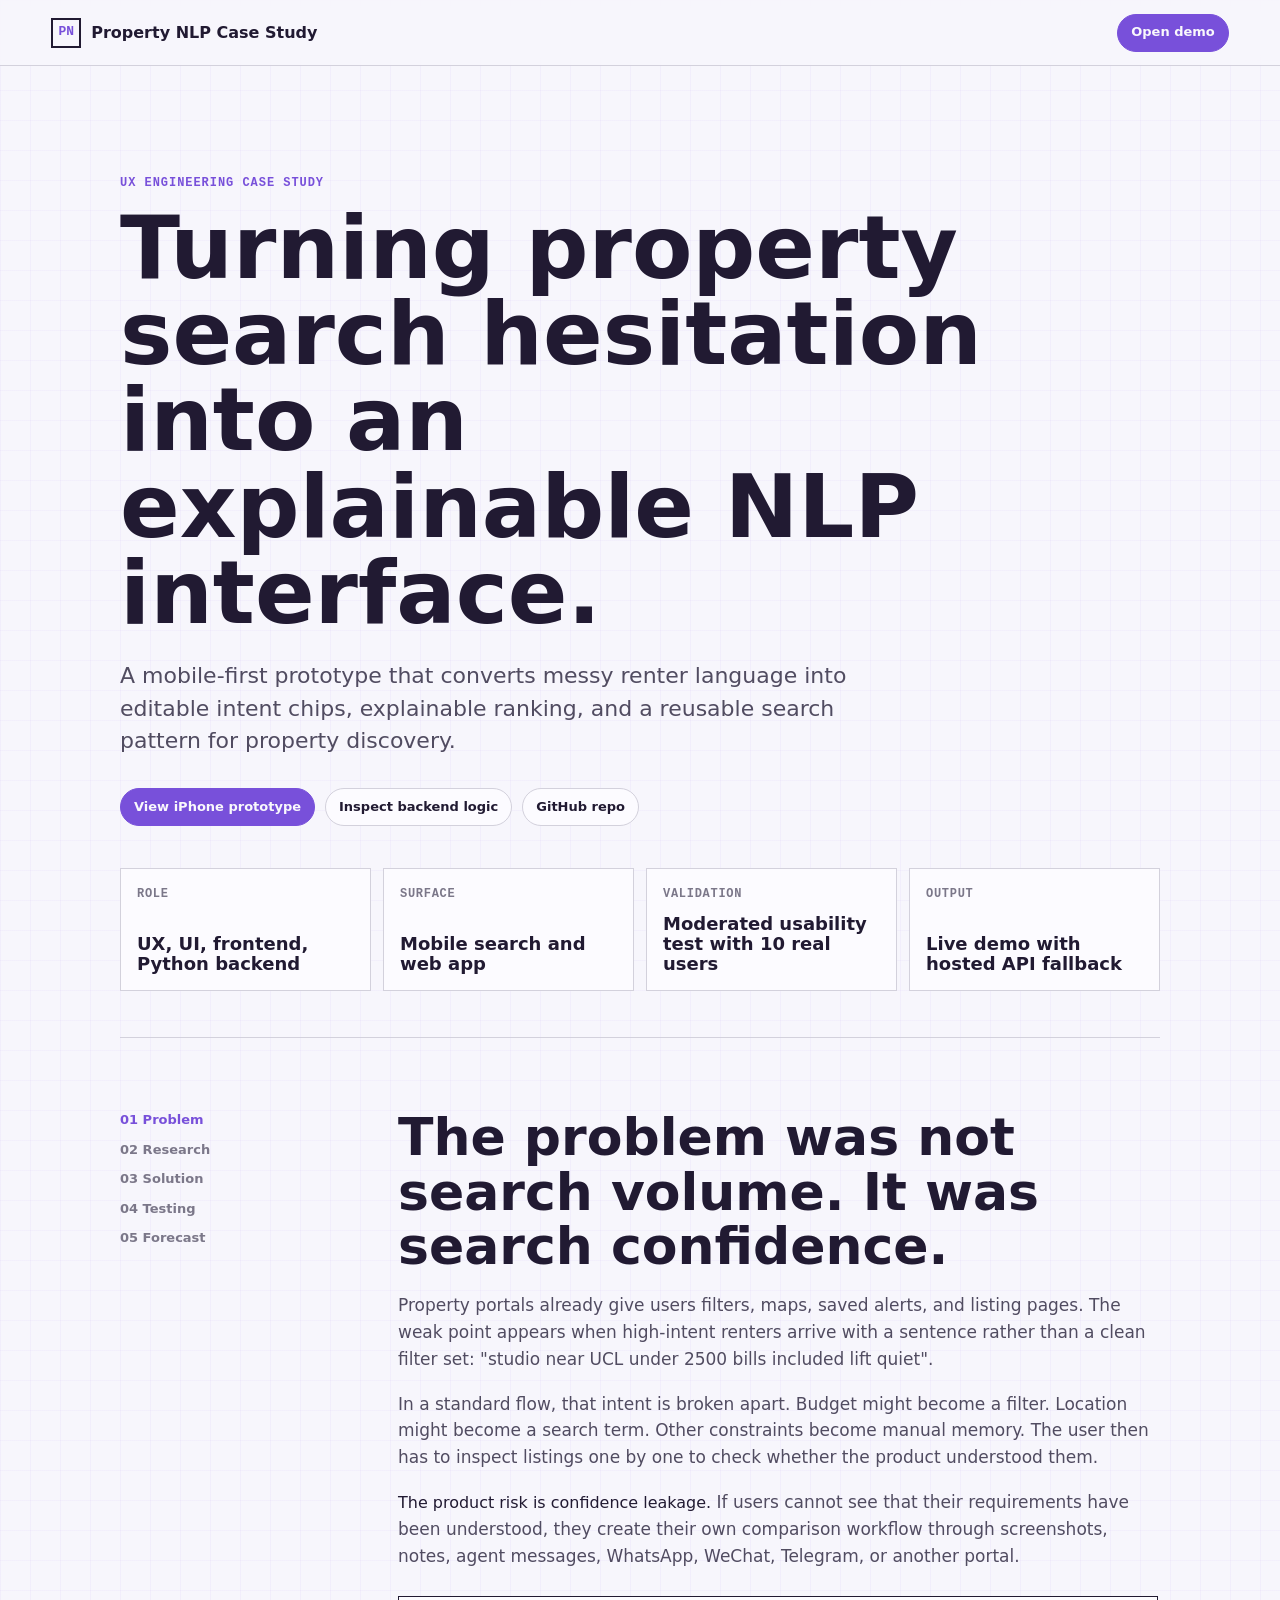
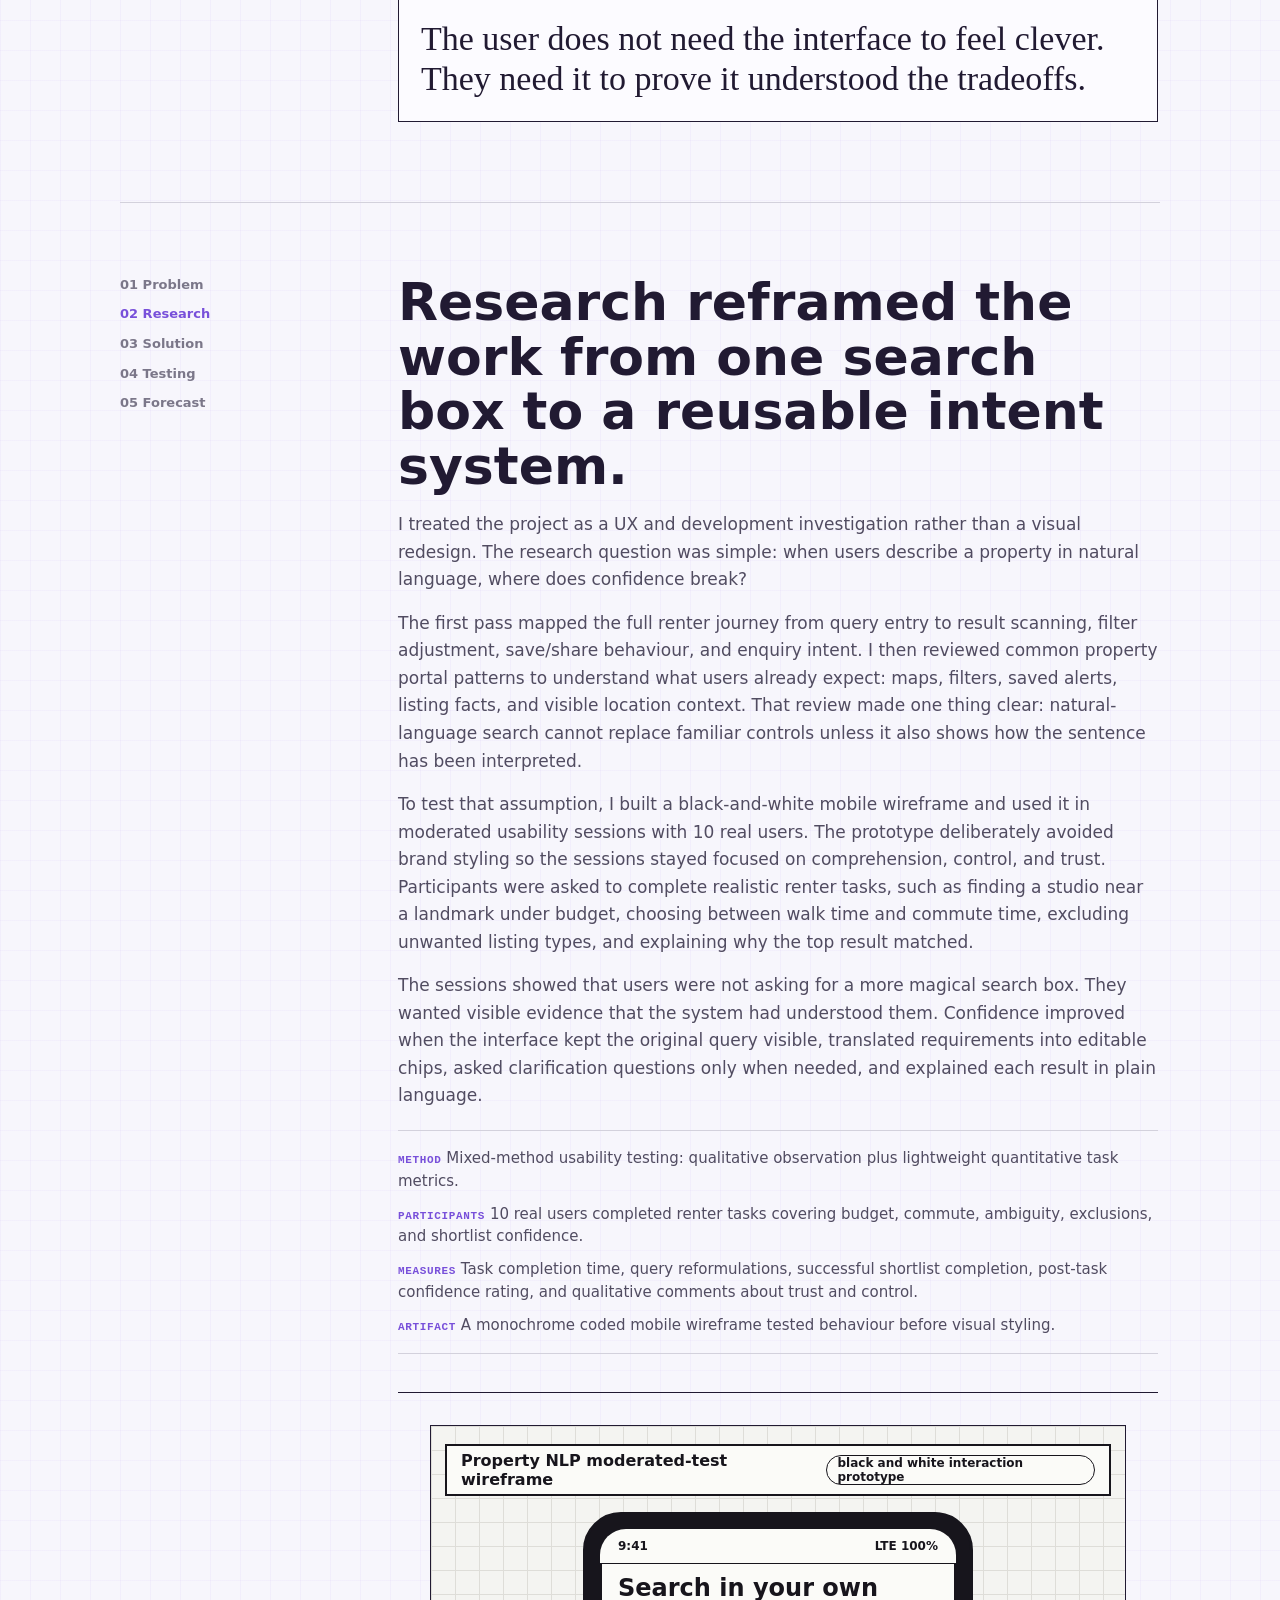
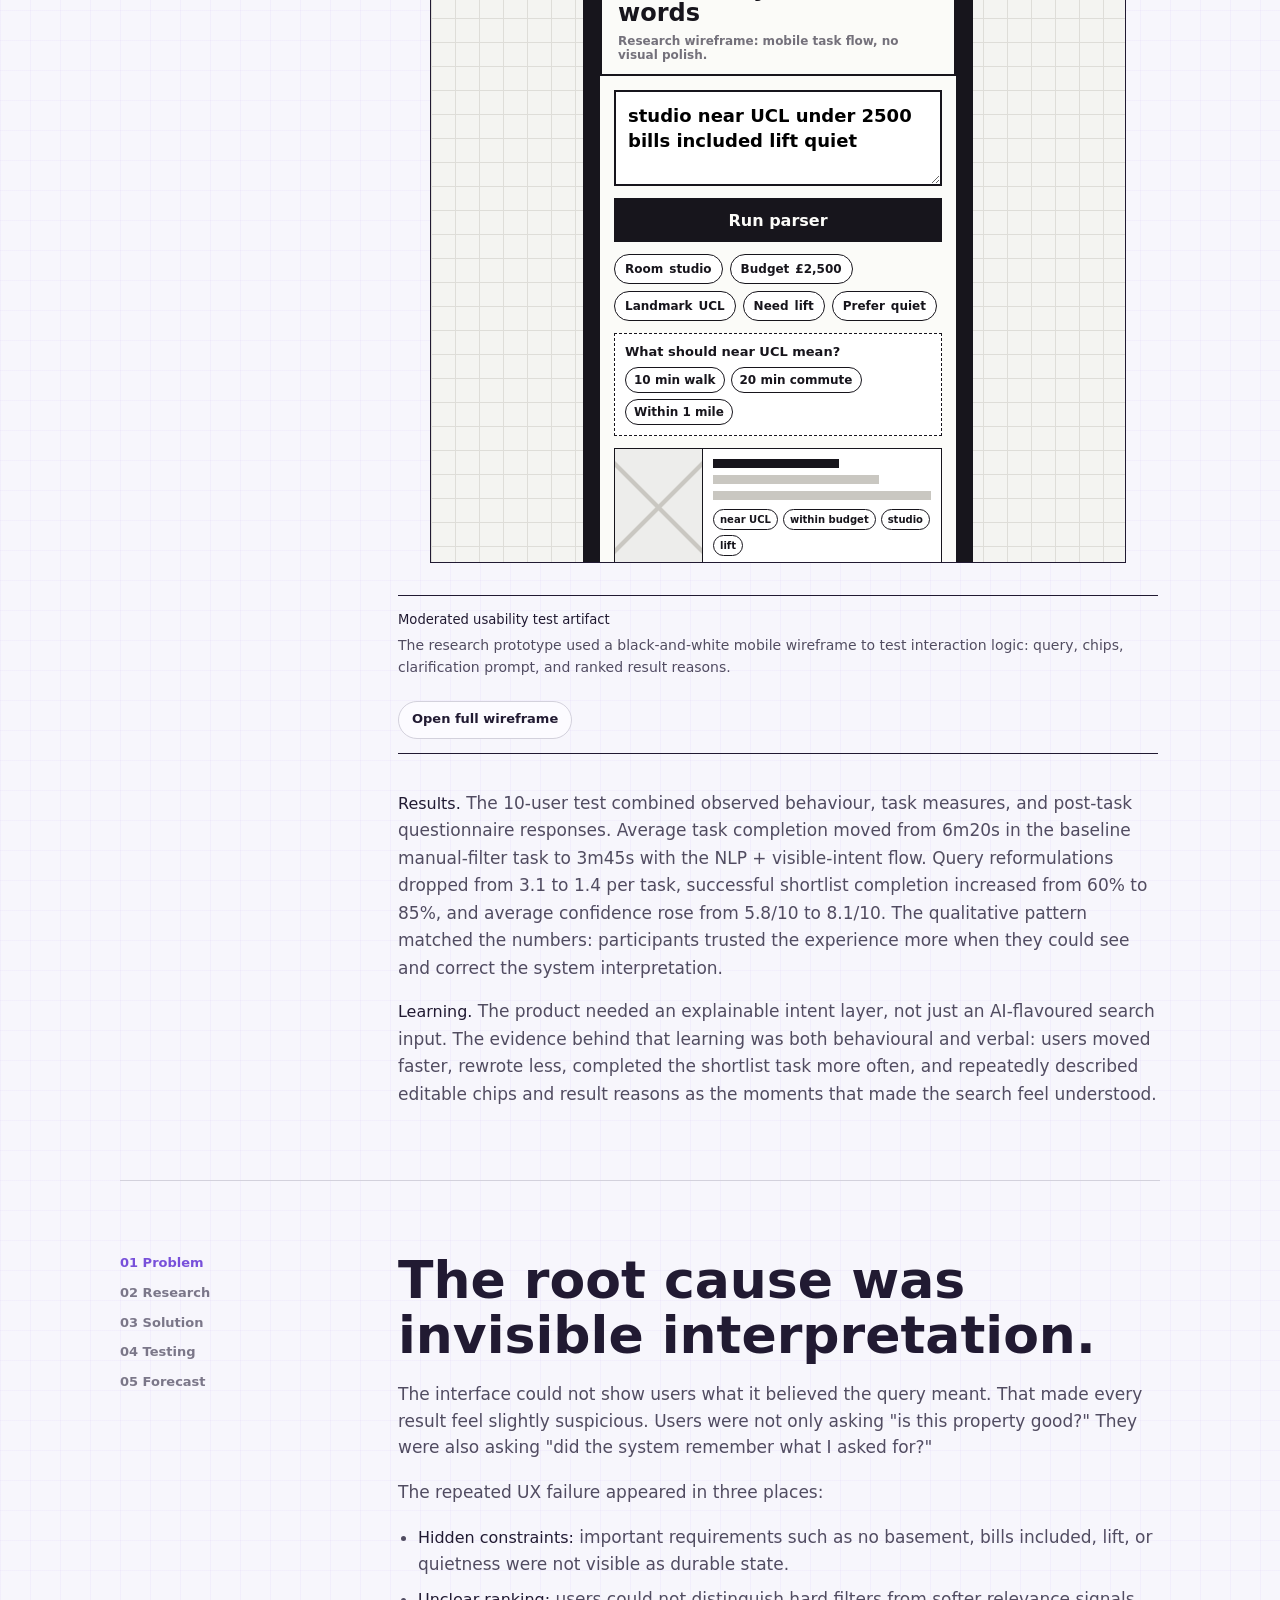
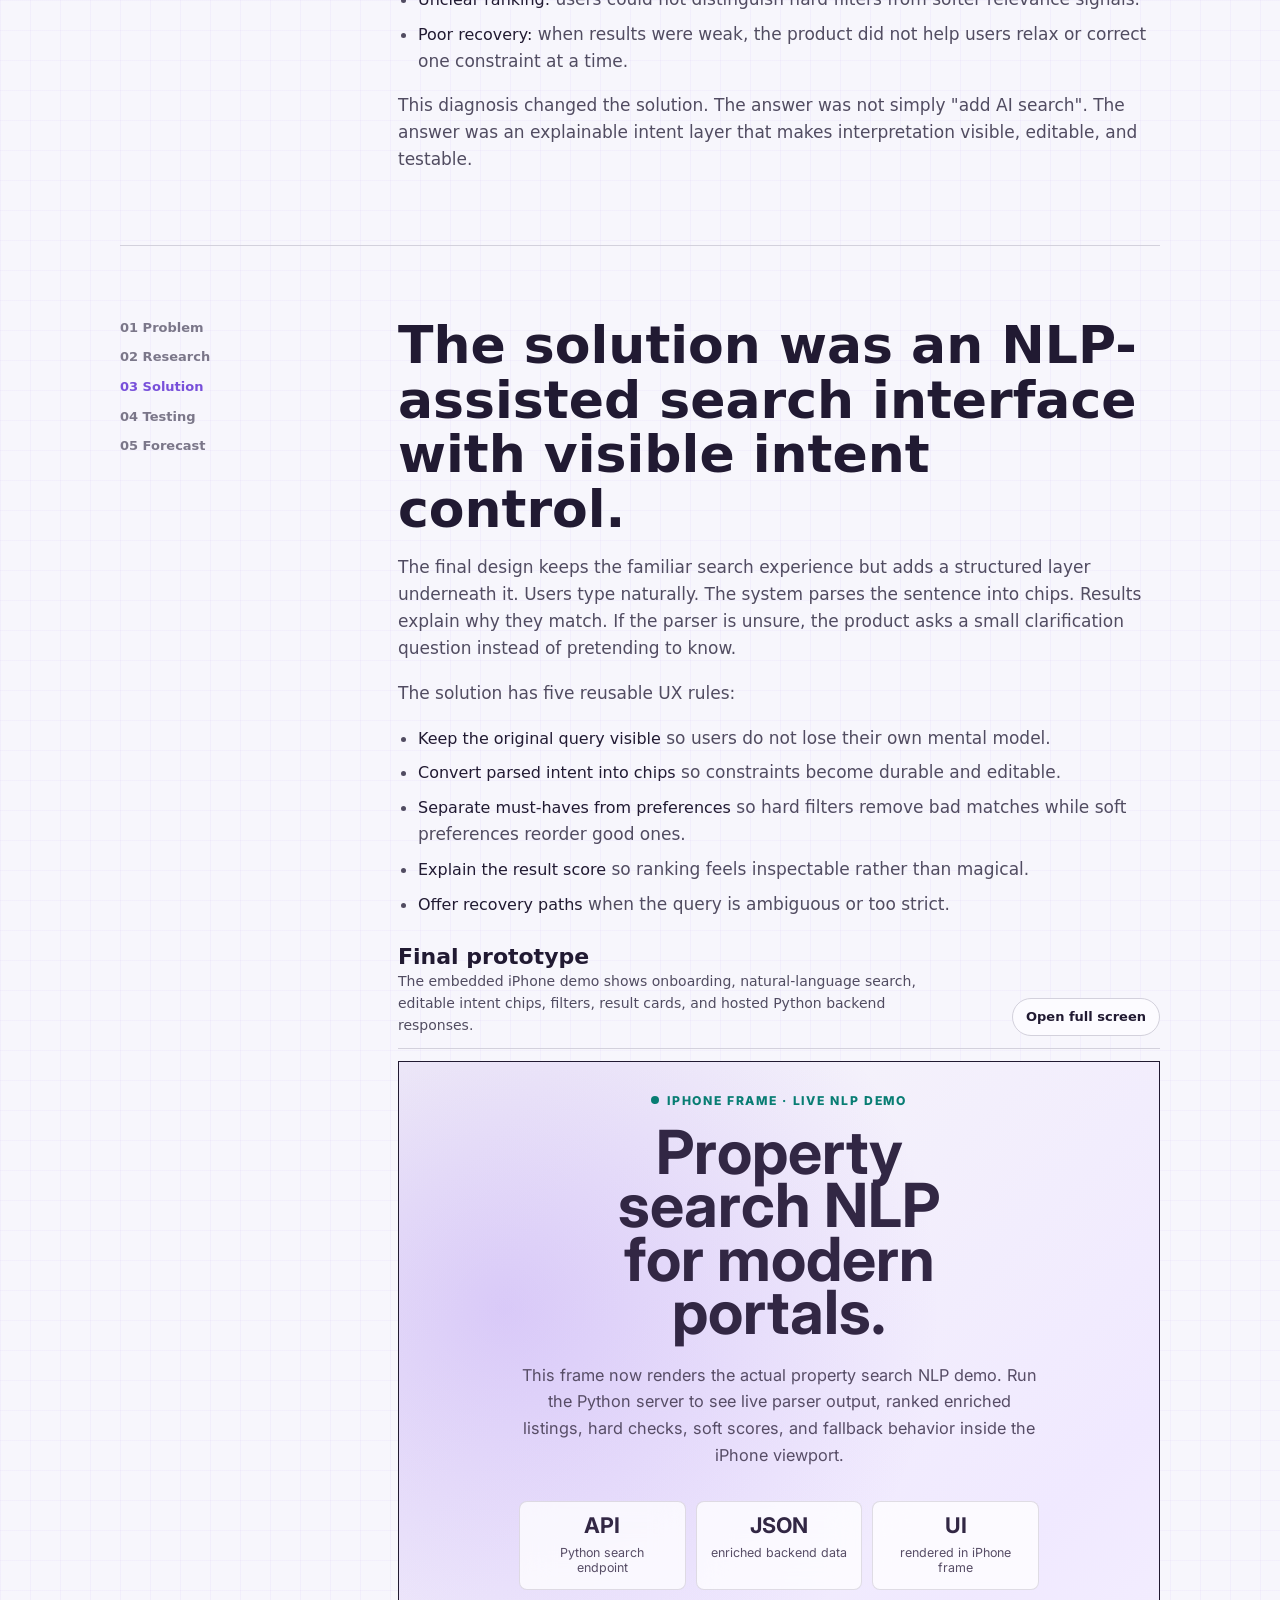
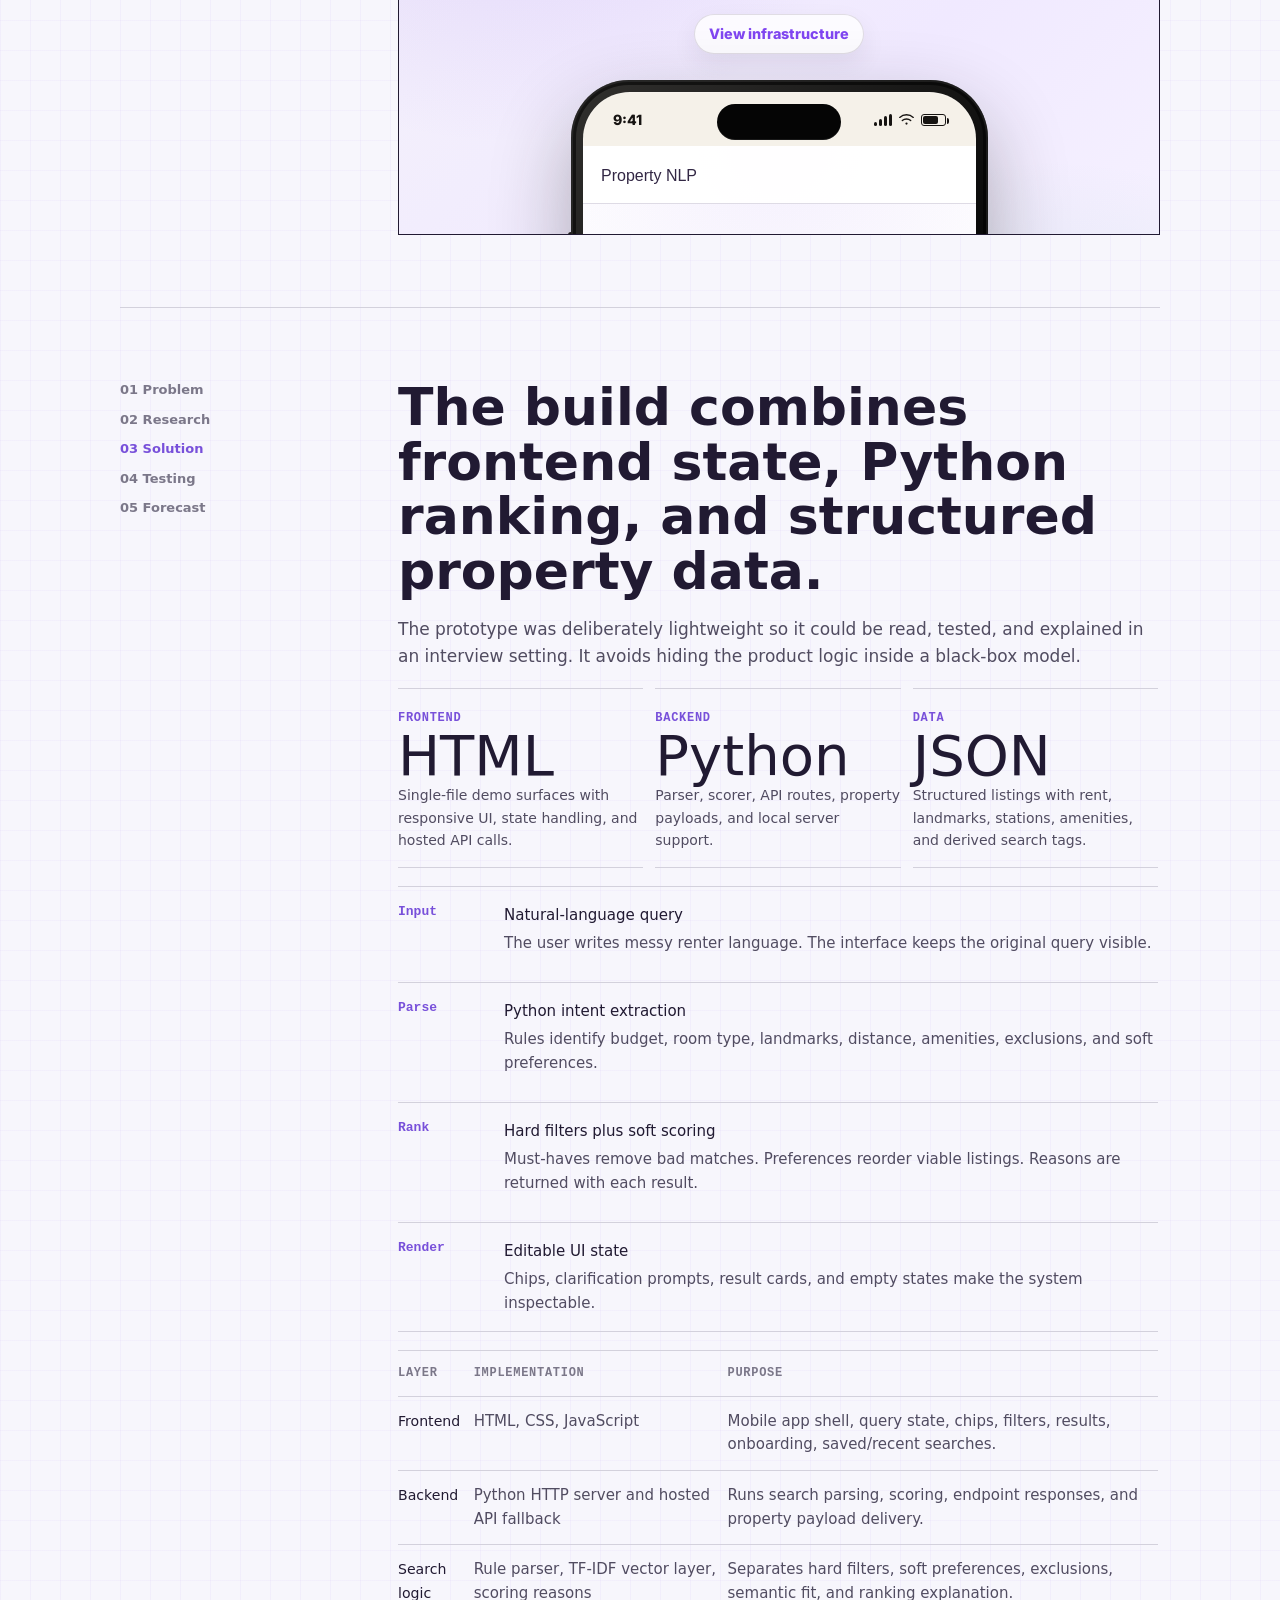
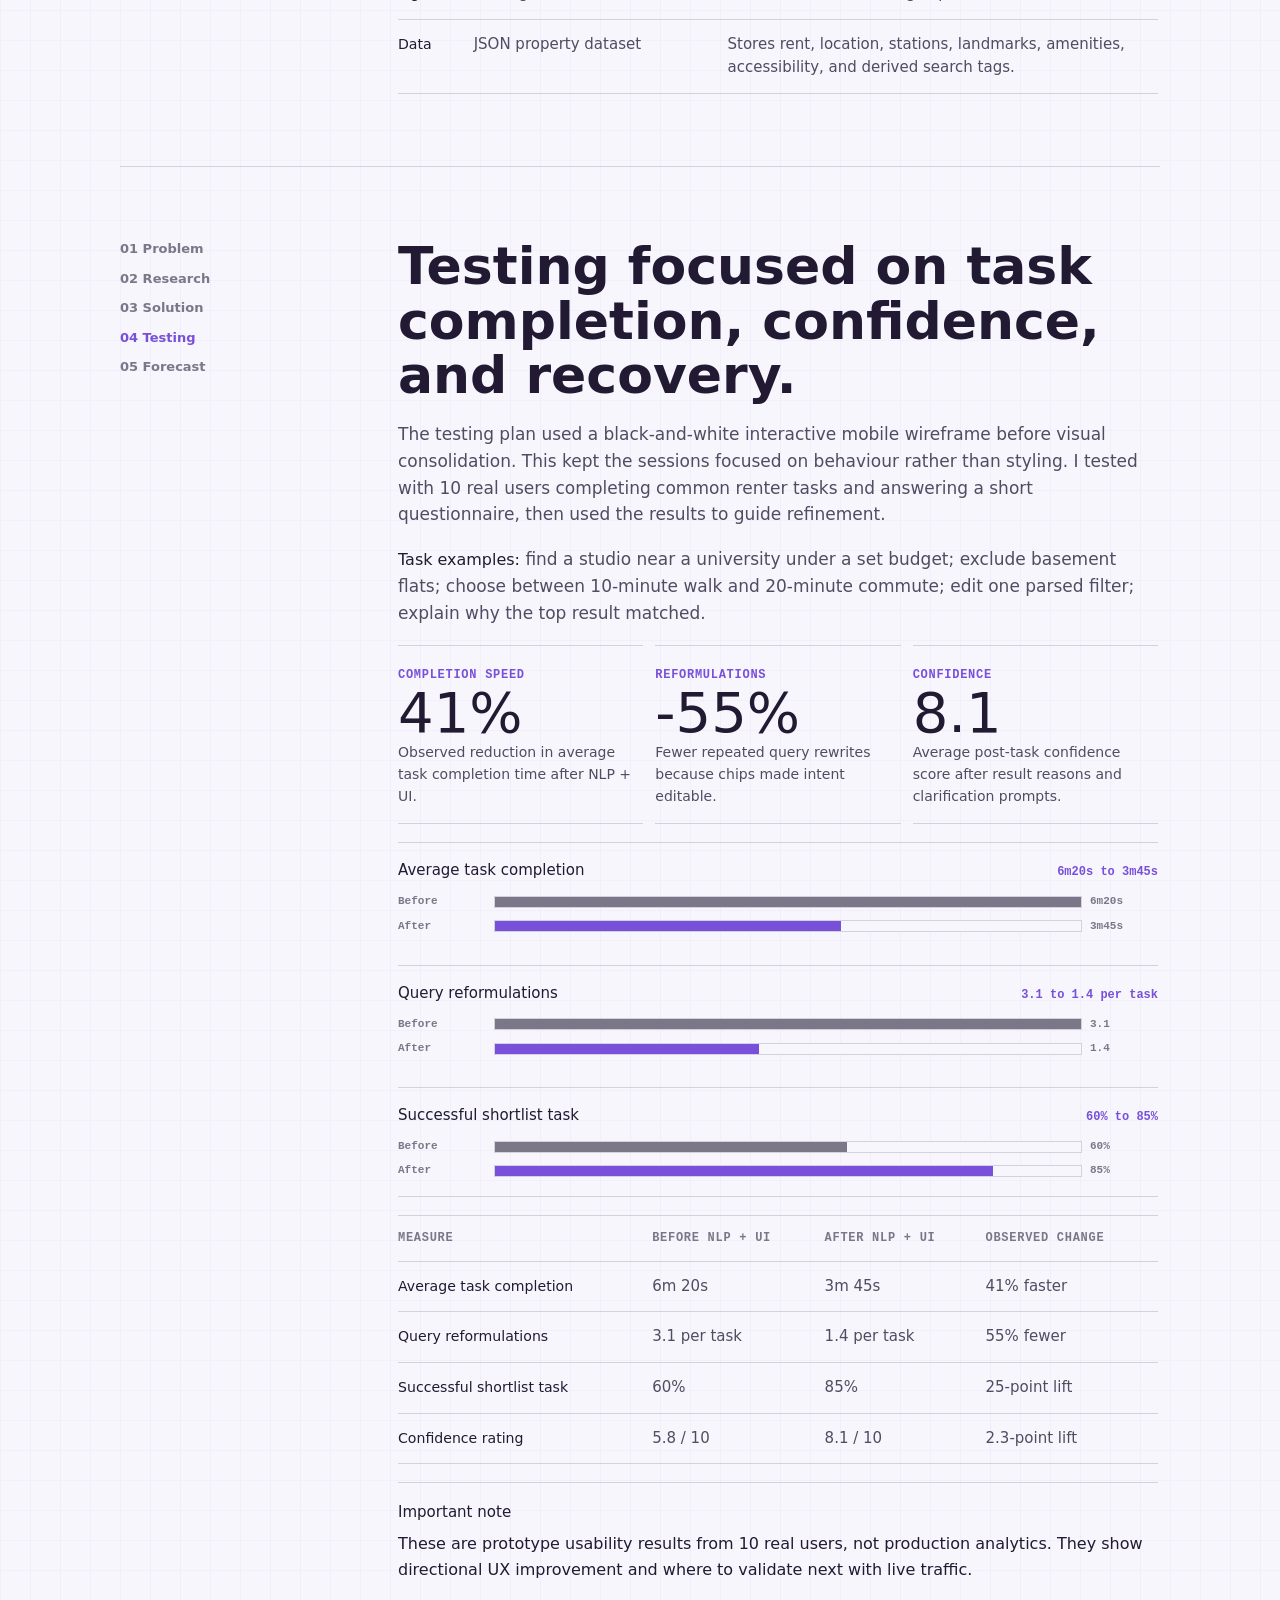
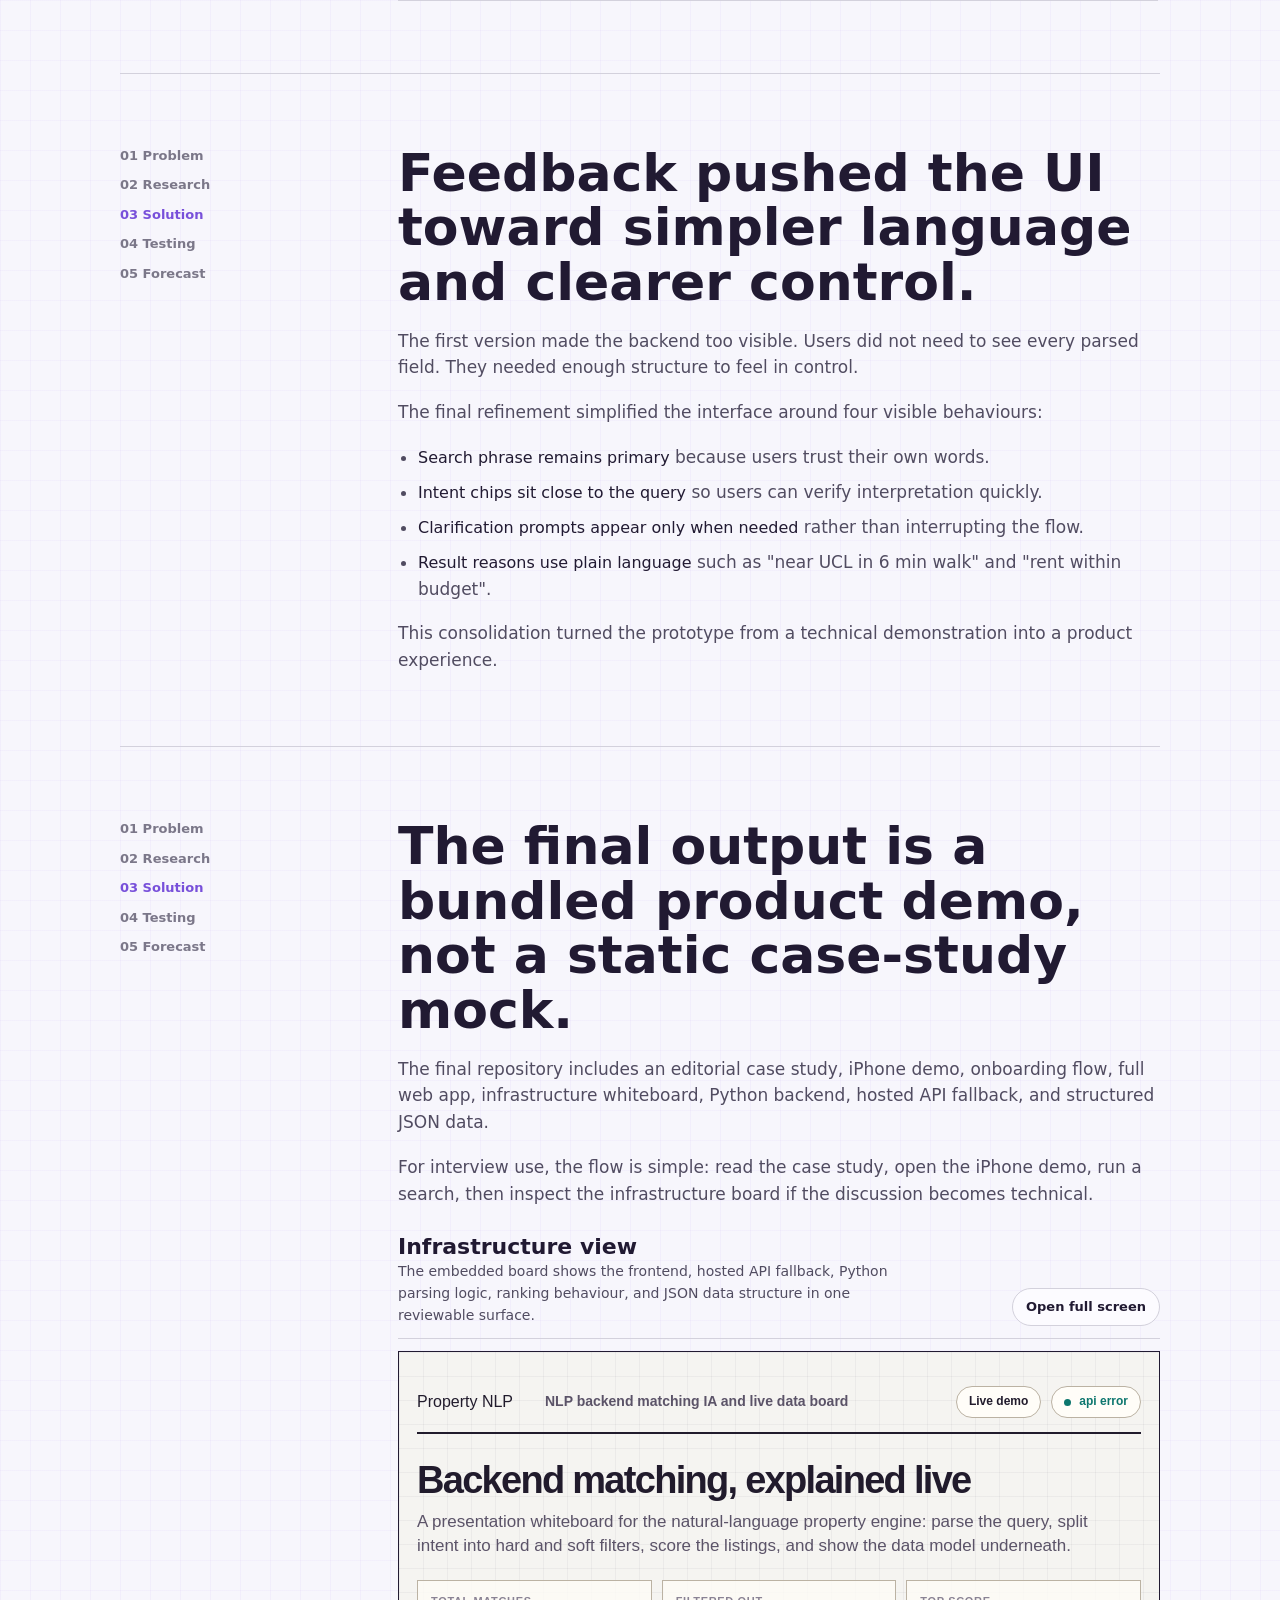
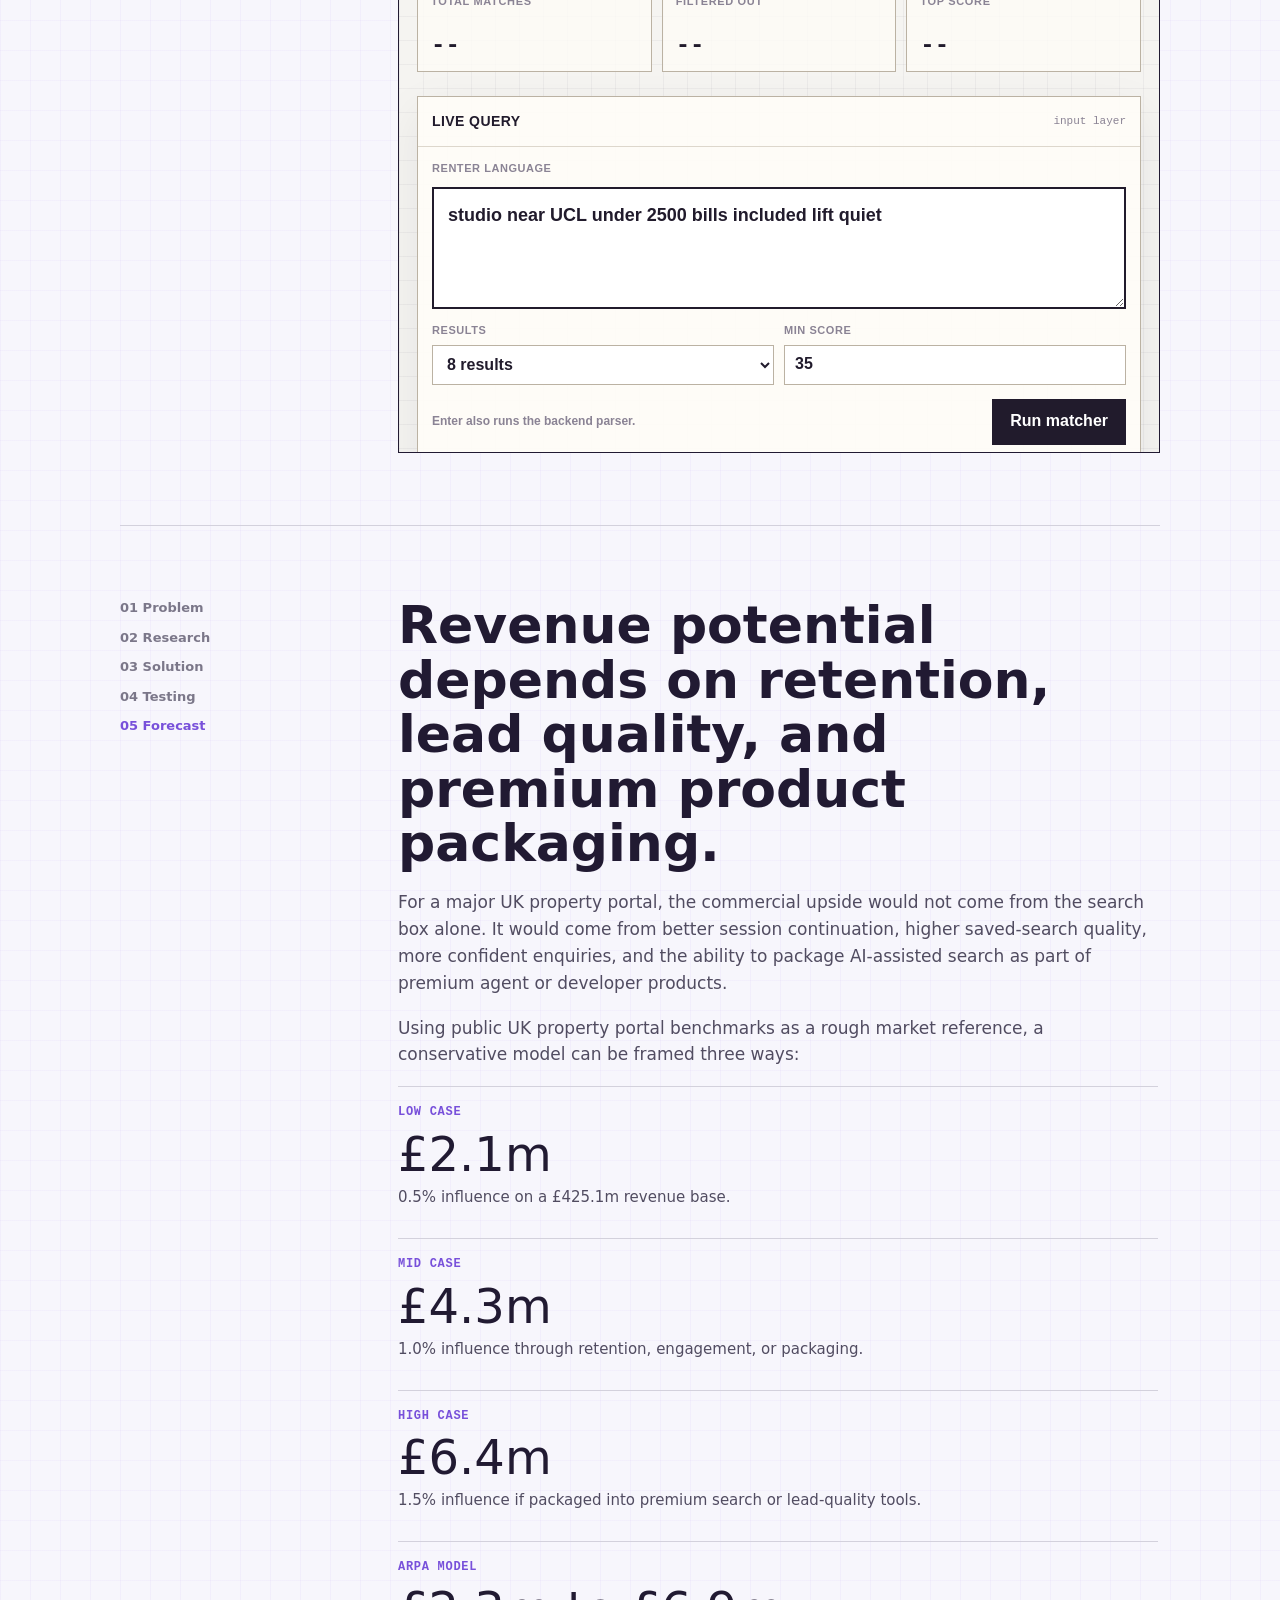
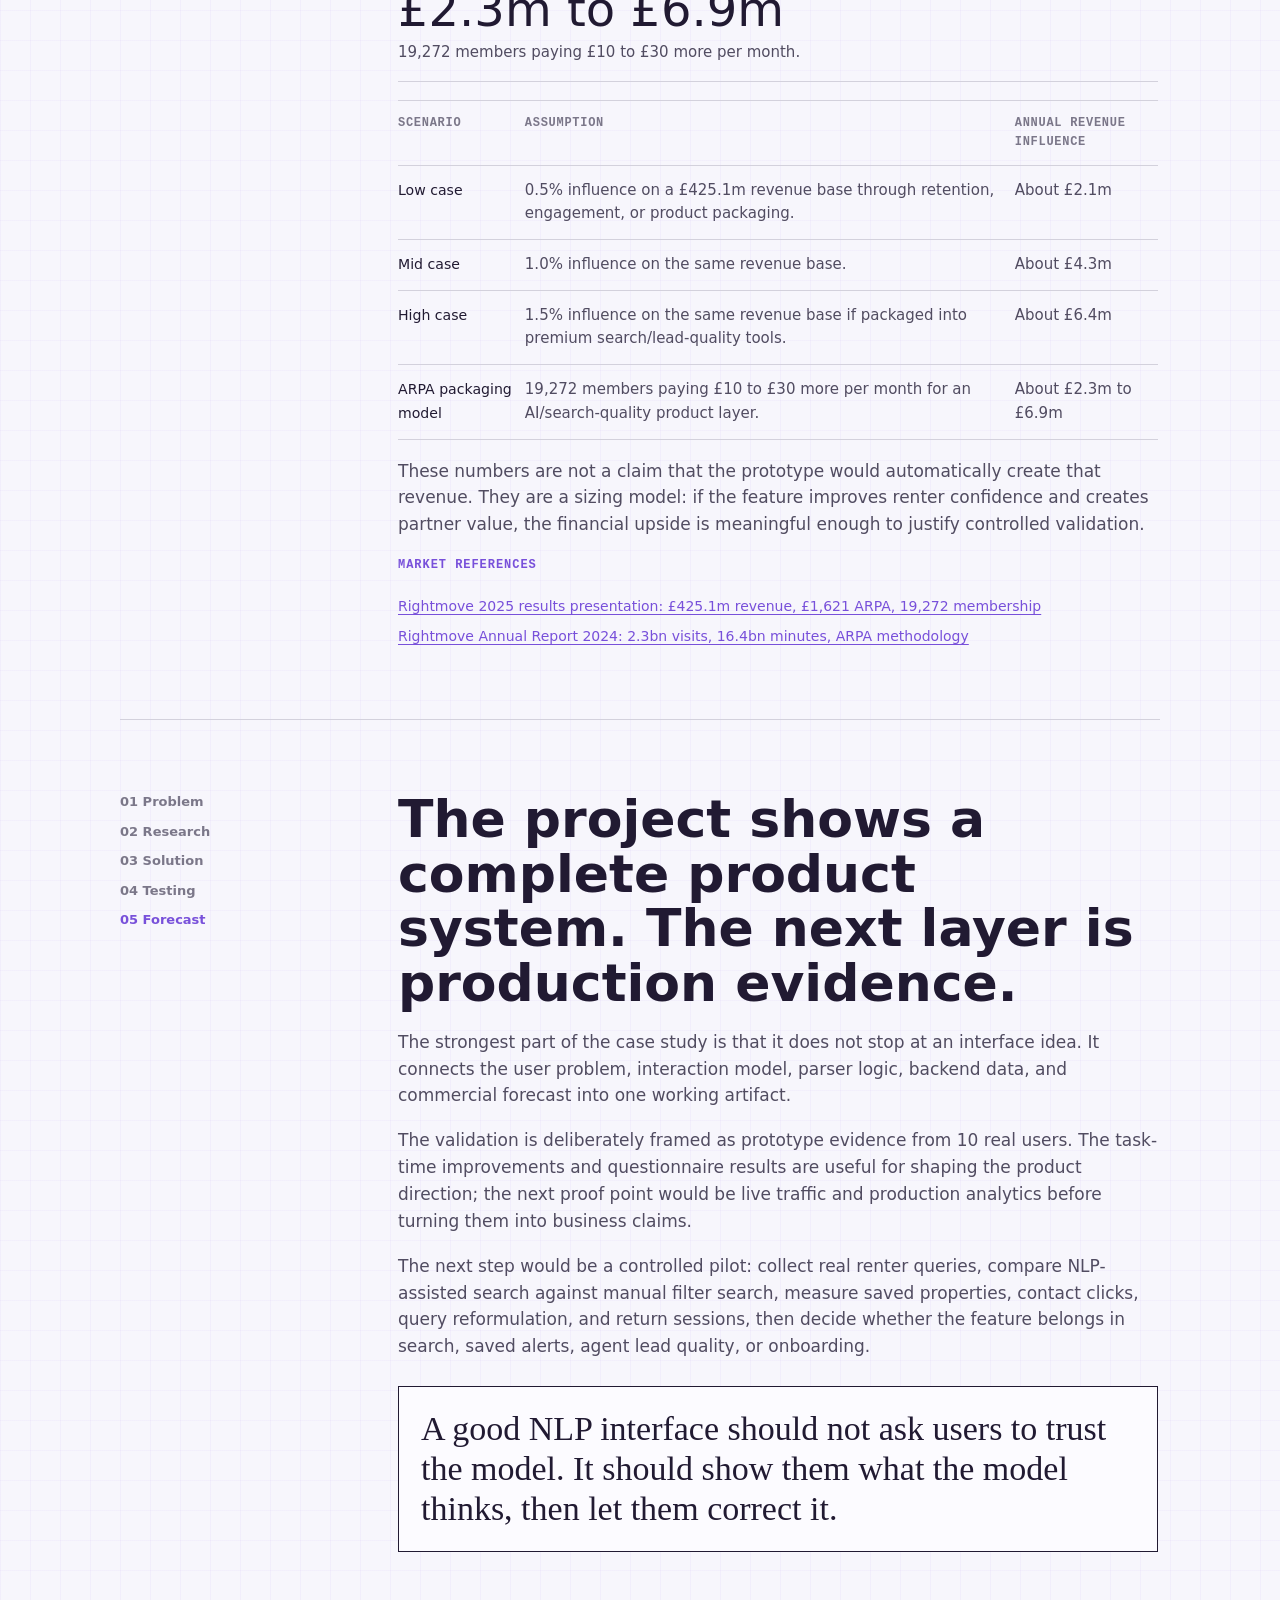
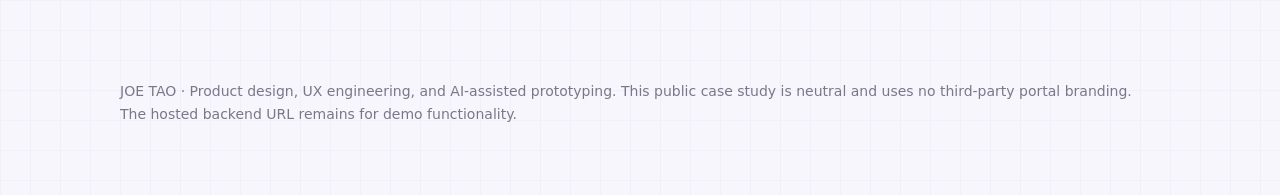
==== index.html @ 437b6c2e "Reduce article emphasis weight" ====
<!doctype html>
<html lang="en">
<head>
  <meta charset="utf-8">
  <meta name="viewport" content="width=device-width, initial-scale=1">
  <title>Property NLP Search Case Study</title>
  <meta name="description" content="UX and development case study for a natural-language property search prototype with editable intent, explainable ranking, usability testing, and revenue modelling.">
  <style>
    :root {
      --paper: oklch(97.5% 0.008 296);
      --sheet: oklch(99% 0.006 296);
      --ink: oklch(24% 0.045 296);
      --soft: oklch(43% 0.035 296);
      --muted: oklch(58% 0.027 296);
      --line: oklch(86.5% 0.015 296);
      --accent: oklch(55% 0.2 292);
      --accent-soft: oklch(94% 0.035 292);
      --green-soft: oklch(94% 0.035 172);
      --amber-soft: oklch(94% 0.04 66);
      --mono: "SF Mono", "JetBrains Mono", ui-monospace, monospace;
      --sans: Inter, ui-sans-serif, system-ui, -apple-system, BlinkMacSystemFont, "Segoe UI", sans-serif;
      --serif: Georgia, "Times New Roman", serif;
    }

    * {
      box-sizing: border-box;
    }

    html {
      scroll-behavior: smooth;
    }

    body {
      margin: 0;
      background:
        linear-gradient(90deg, rgba(128, 70, 241, 0.045) 0 1px, transparent 1px),
        linear-gradient(rgba(128, 70, 241, 0.035) 0 1px, transparent 1px),
        var(--paper);
      background-size: 30px 30px;
      color: var(--ink);
      font-family: var(--sans);
      line-height: 1.58;
      letter-spacing: 0;
    }

    a {
      color: inherit;
      text-decoration: none;
    }

    .topbar {
      position: sticky;
      top: 0;
      z-index: 20;
      min-height: 66px;
      padding: 0 clamp(18px, 4vw, 52px);
      border-bottom: 1px solid var(--line);
      background: color-mix(in oklch, var(--paper) 92%, transparent);
      backdrop-filter: blur(14px);
      display: flex;
      align-items: center;
      justify-content: space-between;
      gap: 18px;
    }

    .brand {
      display: inline-flex;
      align-items: center;
      gap: 10px;
      font-weight: 860;
    }

    .brand-mark {
      width: 30px;
      height: 30px;
      border: 2px solid var(--ink);
      display: grid;
      place-items: center;
      color: var(--accent);
      font-family: var(--mono);
      font-size: 13px;
    }

    .nav {
      display: flex;
      flex-wrap: wrap;
      justify-content: flex-end;
      gap: 10px;
    }

    .nav a,
    .button {
      min-height: 38px;
      padding: 0 13px;
      border: 1px solid var(--line);
      border-radius: 999px;
      display: inline-flex;
      align-items: center;
      justify-content: center;
      background: var(--sheet);
      color: var(--ink);
      font-size: 13px;
      font-weight: 760;
    }

    .button.primary {
      border-color: var(--accent);
      background: var(--accent);
      color: oklch(98% 0.006 296);
    }

    main {
      width: min(1040px, calc(100% - 36px));
      margin: 0 auto;
    }

    .hero {
      padding: clamp(54px, 9vw, 108px) 0 46px;
      border-top: 0;
    }

    .eyebrow,
    .kicker,
    .table-label {
      margin: 0 0 12px;
      color: var(--accent);
      font-family: var(--mono);
      font-size: 12px;
      font-weight: 860;
      letter-spacing: 0.08em;
      text-transform: uppercase;
    }

    h1 {
      max-width: 900px;
      margin: 0;
      font-size: clamp(44px, 7.4vw, 88px);
      line-height: 0.98;
      letter-spacing: 0;
      font-weight: 870;
    }

    h2 {
      max-width: 820px;
      margin: 0;
      font-size: clamp(30px, 4.3vw, 52px);
      line-height: 1.05;
      letter-spacing: 0;
      font-weight: 830;
    }

    h3 {
      margin: 0;
      font-size: 22px;
      line-height: 1.18;
    }

    p {
      margin: 0;
    }

    .lede {
      max-width: 760px;
      margin-top: 24px;
      color: var(--soft);
      font-size: clamp(18px, 2vw, 22px);
      line-height: 1.48;
    }

    .hero-actions {
      margin-top: 30px;
      display: flex;
      flex-wrap: wrap;
      gap: 10px;
    }

    .meta-strip {
      margin-top: 42px;
      display: grid;
      grid-template-columns: repeat(4, minmax(0, 1fr));
      gap: 12px;
    }

    .meta {
      min-height: 116px;
      padding: 16px;
      border: 1px solid var(--line);
      background: var(--sheet);
      display: grid;
      align-content: space-between;
    }

    .meta span {
      color: var(--muted);
      font-family: var(--mono);
      font-size: 12px;
      font-weight: 840;
      letter-spacing: 0.06em;
      text-transform: uppercase;
    }

    .meta strong {
      display: block;
      margin-top: 10px;
      font-size: 18px;
      line-height: 1.12;
      font-weight: 560;
    }

    section {
      padding: 72px 0;
      border-top: 1px solid var(--line);
    }

    .article {
      display: grid;
      grid-template-columns: 220px minmax(0, 1fr);
      gap: clamp(22px, 5vw, 58px);
      align-items: start;
    }

    .section-label {
      position: sticky;
      top: 86px;
      display: grid;
      align-self: start;
    }

    .section-label nav {
      display: grid;
      gap: 8px;
      color: var(--muted);
      font-size: 13px;
      font-weight: 720;
      letter-spacing: 0;
      text-transform: none;
    }

    .section-label nav a {
      width: fit-content;
      border-bottom: 1px solid transparent;
    }

    .section-label nav a.active {
      color: var(--accent);
      font-weight: 760;
    }

    .section-label nav a:hover,
    .section-label nav a:focus-visible {
      color: var(--ink);
      border-bottom-color: var(--ink);
      outline: 0;
    }

    .content {
      max-width: 760px;
      display: grid;
      gap: 18px;
    }

    .article.showcase .content {
      max-width: 1040px;
    }

    .content p,
    .content li {
      color: var(--soft);
      font-size: 17px;
    }

    .content strong {
      color: var(--ink);
      font-size: 0.94em;
      font-weight: 540;
    }

    .content ul {
      margin: 0;
      padding-left: 20px;
      display: grid;
      gap: 8px;
    }

    .number-grid {
      display: grid;
      grid-template-columns: repeat(3, minmax(0, 1fr));
      gap: 12px;
    }

    .number-card {
      min-height: 138px;
      padding: 14px 0 16px;
      border-top: 1px solid var(--line);
      border-bottom: 1px solid var(--line);
      background: transparent;
      display: grid;
      align-content: space-between;
    }

    .number-card strong {
      display: block;
      color: var(--ink);
      font-size: clamp(34px, 5vw, 56px);
      line-height: 1;
      letter-spacing: 0;
    }

    .number-card span {
      color: var(--accent);
      font-family: var(--mono);
      font-size: 12px;
      font-weight: 860;
      letter-spacing: 0.06em;
      text-transform: uppercase;
    }

    .number-card p {
      color: var(--soft);
      font-size: 14px;
    }

    .research-prose {
      display: grid;
      gap: 16px;
    }

    .research-prose p {
      font-size: 17px;
      line-height: 1.62;
    }

    .research-facts {
      margin: 4px 0 2px;
      padding: 16px 0;
      border-top: 1px solid var(--line);
      border-bottom: 1px solid var(--line);
      display: grid;
      gap: 10px;
    }

    .research-facts p {
      font-size: 15px;
      line-height: 1.52;
    }

    .research-facts strong {
      color: var(--accent);
      font-family: var(--mono);
      font-size: 11px;
      font-weight: 560;
      letter-spacing: 0.06em;
      text-transform: uppercase;
    }

    .research-map,
    .stack-map,
    .forecast-grid {
      display: grid;
      gap: 12px;
    }

    .research-row,
    .stack-row {
      display: grid;
      grid-template-columns: 92px minmax(0, 1fr);
      gap: 14px;
      padding: 15px 0;
      border-top: 1px solid var(--line);
      background: transparent;
      align-items: start;
    }

    .research-row:last-child,
    .stack-row:last-child {
      border-bottom: 1px solid var(--line);
    }

    .research-row .step,
    .stack-row .step {
      color: var(--accent);
      font-family: var(--mono);
      font-size: 13px;
      font-weight: 720;
    }

    .research-row p,
    .stack-row p {
      margin-top: 4px;
      color: var(--soft);
      font-size: 15px;
    }

    .comparison-bars {
      display: grid;
      gap: 14px;
    }

    .comparison {
      padding: 16px 0;
      border-top: 1px solid var(--line);
      background: transparent;
      display: grid;
      gap: 10px;
    }

    .comparison:last-child {
      border-bottom: 1px solid var(--line);
    }

    .comparison-head {
      display: flex;
      justify-content: space-between;
      gap: 14px;
      align-items: baseline;
    }

    .comparison-head strong {
      color: var(--ink);
      font-size: 15px;
      font-weight: 540;
    }

    .comparison-head span {
      color: var(--accent);
      font-family: var(--mono);
      font-size: 12px;
      font-weight: 860;
    }

    .bar-pair {
      display: grid;
      gap: 7px;
    }

    .bar-line {
      display: grid;
      grid-template-columns: 88px minmax(0, 1fr) 68px;
      gap: 8px;
      align-items: center;
      color: var(--muted);
      font-family: var(--mono);
      font-size: 11px;
      font-weight: 820;
    }

    .track {
      height: 12px;
      border: 1px solid var(--line);
      background: var(--paper);
    }

    .track span {
      display: block;
      height: 100%;
      width: var(--value);
      background: var(--accent);
    }

    .bar-line.before .track span {
      background: var(--muted);
    }

    .forecast-card {
      padding: 16px 0;
      border-top: 1px solid var(--line);
      background: transparent;
      display: grid;
      gap: 8px;
    }

    .forecast-card:last-child {
      border-bottom: 1px solid var(--line);
    }

    .forecast-card strong {
      font-size: clamp(30px, 5vw, 48px);
      line-height: 1;
    }

    .forecast-card span {
      color: var(--accent);
      font-family: var(--mono);
      font-size: 12px;
      font-weight: 860;
      letter-spacing: 0.06em;
      text-transform: uppercase;
    }

    .forecast-card p {
      color: var(--soft);
      font-size: 15px;
    }

    .quote {
      margin: 8px 0;
      padding: 22px;
      border: 1px solid var(--ink);
      background: var(--sheet);
      font-family: var(--serif);
      font-size: clamp(22px, 3vw, 34px);
      line-height: 1.18;
      color: var(--ink);
    }

    .artifact {
      margin: 18px 0;
      border-top: 1px solid var(--ink);
      border-bottom: 1px solid var(--ink);
      background: transparent;
    }

    .artifact-visual {
      min-height: 260px;
      padding: clamp(18px, 4vw, 32px);
      background: transparent;
      display: grid;
      place-items: center;
    }

    .wireframe {
      width: min(720px, 100%);
      display: grid;
      gap: 10px;
    }

    .wireframe-frame {
      width: 100%;
      height: min(82vh, 820px);
      border: 1px solid var(--ink);
      background: var(--sheet);
      display: block;
    }

    .caption {
      padding: 14px 0;
      border-top: 1px solid var(--ink);
      color: var(--soft);
      font-size: 14px;
    }

    .caption strong {
      display: block;
      margin-bottom: 4px;
      color: var(--ink);
      font-size: 0.94em;
      font-weight: 540;
    }

    .data-table {
      width: 100%;
      border-collapse: collapse;
      background: transparent;
      border-top: 1px solid var(--line);
      border-bottom: 1px solid var(--line);
      font-size: 15px;
    }

    .data-table th,
    .data-table td {
      padding: 13px 0;
      border-bottom: 1px solid var(--line);
      text-align: left;
      vertical-align: top;
    }

    .data-table th {
      color: var(--muted);
      font-family: var(--mono);
      font-size: 12px;
      letter-spacing: 0.06em;
      text-transform: uppercase;
    }

    .data-table tr:last-child td {
      border-bottom: 0;
    }

    .data-table td {
      color: var(--soft);
    }

    .data-table strong {
      color: var(--ink);
      font-size: 0.94em;
      font-weight: 540;
    }

    .callout {
      padding: 18px 0;
      border-top: 1px solid var(--line);
      border-bottom: 1px solid var(--line);
      background: transparent;
      color: var(--ink);
    }

    .callout strong {
      display: block;
      margin-bottom: 6px;
      font-size: 0.94em;
      font-weight: 540;
    }

    .app-embed {
      margin-top: 8px;
      display: grid;
      gap: 12px;
    }

    .app-embed-head {
      display: flex;
      justify-content: space-between;
      gap: 16px;
      align-items: end;
      padding-bottom: 12px;
      border-bottom: 1px solid var(--line);
    }

    .app-embed-head h3 {
      max-width: 420px;
    }

    .app-embed-head p {
      max-width: 520px;
      color: var(--soft);
      font-size: 14px;
    }

    .app-frame {
      width: 100%;
      height: min(78vh, 760px);
      border: 1px solid var(--ink);
      background: var(--sheet);
      display: block;
    }

    .app-frame.mobile-demo {
      height: min(86vh, 880px);
    }

    .demo-band {
      padding: 24px;
      border: 1px solid var(--ink);
      background: var(--ink);
      color: oklch(97% 0.008 296);
      display: grid;
      grid-template-columns: minmax(0, 1fr) auto;
      gap: 22px;
      align-items: center;
    }

    .demo-band p {
      max-width: 720px;
      margin-top: 8px;
      color: oklch(82% 0.03 296);
    }

    .demo-band .button {
      border-color: oklch(96% 0.01 296);
      background: oklch(96% 0.01 296);
      color: var(--ink);
    }

    .source-list {
      display: grid;
      gap: 8px;
      font-size: 14px;
    }

    .source-list a {
      color: var(--accent);
      text-decoration: underline;
      text-decoration-thickness: 1px;
      text-underline-offset: 3px;
    }

    footer {
      padding: 48px 0 70px;
      color: var(--muted);
      font-size: 14px;
    }

    @media (max-width: 860px) {
      .topbar {
        position: static;
        align-items: flex-start;
        flex-direction: column;
        padding-top: 14px;
        padding-bottom: 14px;
      }

      .nav {
        justify-content: flex-start;
      }

      .meta-strip,
      .article,
      .wireframe,
      .number-grid,
      .research-row,
      .stack-row,
      .app-embed-head,
      .demo-band {
        grid-template-columns: 1fr;
      }

      .section-label {
        position: static;
      }

      .section-label nav {
        display: flex;
        flex-wrap: wrap;
        gap: 8px 12px;
      }
    }

    @media (max-width: 560px) {
      main {
        width: min(100% - 24px, 1040px);
      }

      section {
        padding: 54px 0;
      }
    }
  </style>
</head>
<body>
  <header class="topbar">
    <a class="brand" href="#">
      <span class="brand-mark">PN</span>
      <span>Property NLP Case Study</span>
    </a>
    <nav class="nav" aria-label="Demo links">
      <a class="button primary" href="demo/iphone-frame.html">Open demo</a>
    </nav>
  </header>

  <main>
    <section class="hero">
      <p class="eyebrow">UX engineering case study</p>
      <h1>Turning property search hesitation into an explainable NLP interface.</h1>
      <p class="lede">A mobile-first prototype that converts messy renter language into editable intent chips, explainable ranking, and a reusable search pattern for property discovery.</p>
      <div class="hero-actions">
        <a class="button primary" href="demo/iphone-frame.html">View iPhone prototype</a>
        <a class="button" href="demo/dev_whiteboard.html">Inspect backend logic</a>
        <a class="button" href="https://github.com/GLJ-JT/property-nlp-search-demo">GitHub repo</a>
      </div>

      <div class="meta-strip" aria-label="Case study summary">
        <article class="meta">
          <span>Role</span>
          <strong>UX, UI, frontend, Python backend</strong>
        </article>
        <article class="meta">
          <span>Surface</span>
          <strong>Mobile search and web app</strong>
        </article>
        <article class="meta">
          <span>Validation</span>
          <strong>Moderated usability test with 10 real users</strong>
        </article>
        <article class="meta">
          <span>Output</span>
          <strong>Live demo with hosted API fallback</strong>
        </article>
      </div>
    </section>

    <section id="problem" class="article">
      <aside class="section-label">
        <nav aria-label="Case study sections">
          <a class="active" href="#problem">01 Problem</a>
          <a href="#research">02 Research</a>
          <a href="#solution">03 Solution</a>
          <a href="#testing">04 Testing</a>
          <a href="#forecast">05 Forecast</a>
        </nav>
      </aside>
      <div class="content">
        <h2>The problem was not search volume. It was search confidence.</h2>
        <p>Property portals already give users filters, maps, saved alerts, and listing pages. The weak point appears when high-intent renters arrive with a sentence rather than a clean filter set: "studio near UCL under 2500 bills included lift quiet".</p>
        <p>In a standard flow, that intent is broken apart. Budget might become a filter. Location might become a search term. Other constraints become manual memory. The user then has to inspect listings one by one to check whether the product understood them.</p>
        <p><strong>The product risk is confidence leakage.</strong> If users cannot see that their requirements have been understood, they create their own comparison workflow through screenshots, notes, agent messages, WhatsApp, WeChat, Telegram, or another portal.</p>
        <div class="quote">The user does not need the interface to feel clever. They need it to prove it understood the tradeoffs.</div>
      </div>
    </section>

    <section id="research" class="article">
      <aside class="section-label">
        <nav aria-label="Case study sections">
          <a href="#problem">01 Problem</a>
          <a class="active" href="#research">02 Research</a>
          <a href="#solution">03 Solution</a>
          <a href="#testing">04 Testing</a>
          <a href="#forecast">05 Forecast</a>
        </nav>
      </aside>
      <div class="content">
        <h2>Research reframed the work from one search box to a reusable intent system.</h2>
        <div class="research-prose">
          <p>I treated the project as a UX and development investigation rather than a visual redesign. The research question was simple: when users describe a property in natural language, where does confidence break?</p>
          <p>The first pass mapped the full renter journey from query entry to result scanning, filter adjustment, save/share behaviour, and enquiry intent. I then reviewed common property portal patterns to understand what users already expect: maps, filters, saved alerts, listing facts, and visible location context. That review made one thing clear: natural-language search cannot replace familiar controls unless it also shows how the sentence has been interpreted.</p>
          <p>To test that assumption, I built a black-and-white mobile wireframe and used it in moderated usability sessions with 10 real users. The prototype deliberately avoided brand styling so the sessions stayed focused on comprehension, control, and trust. Participants were asked to complete realistic renter tasks, such as finding a studio near a landmark under budget, choosing between walk time and commute time, excluding unwanted listing types, and explaining why the top result matched.</p>
          <p>The sessions showed that users were not asking for a more magical search box. They wanted visible evidence that the system had understood them. Confidence improved when the interface kept the original query visible, translated requirements into editable chips, asked clarification questions only when needed, and explained each result in plain language.</p>
          <div class="research-facts">
            <p><strong>Method</strong> Mixed-method usability testing: qualitative observation plus lightweight quantitative task metrics.</p>
            <p><strong>Participants</strong> 10 real users completed renter tasks covering budget, commute, ambiguity, exclusions, and shortlist confidence.</p>
            <p><strong>Measures</strong> Task completion time, query reformulations, successful shortlist completion, post-task confidence rating, and qualitative comments about trust and control.</p>
            <p><strong>Artifact</strong> A monochrome coded mobile wireframe tested behaviour before visual styling.</p>
          </div>
        </div>

        <figure class="artifact">
          <div class="artifact-visual">
            <div class="wireframe">
              <iframe class="wireframe-frame" src="demo/research-wireframe.html" title="Embedded mobile usability wireframe"></iframe>
            </div>
          </div>
          <figcaption class="caption">
            <strong>Moderated usability test artifact</strong>
            The research prototype used a black-and-white mobile wireframe to test interaction logic: query, chips, clarification prompt, and ranked result reasons.
            <br><br><a class="button" href="demo/research-wireframe.html">Open full wireframe</a>
          </figcaption>
        </figure>

        <div class="research-prose">
          <p><strong>Results.</strong> The 10-user test combined observed behaviour, task measures, and post-task questionnaire responses. Average task completion moved from 6m20s in the baseline manual-filter task to 3m45s with the NLP + visible-intent flow. Query reformulations dropped from 3.1 to 1.4 per task, successful shortlist completion increased from 60% to 85%, and average confidence rose from 5.8/10 to 8.1/10. The qualitative pattern matched the numbers: participants trusted the experience more when they could see and correct the system interpretation.</p>
          <p><strong>Learning.</strong> The product needed an explainable intent layer, not just an AI-flavoured search input. The evidence behind that learning was both behavioural and verbal: users moved faster, rewrote less, completed the shortlist task more often, and repeatedly described editable chips and result reasons as the moments that made the search feel understood.</p>
        </div>
      </div>
    </section>

    <section class="article">
      <aside class="section-label">
        <nav aria-label="Case study sections">
          <a class="active" href="#problem">01 Problem</a>
          <a href="#research">02 Research</a>
          <a href="#solution">03 Solution</a>
          <a href="#testing">04 Testing</a>
          <a href="#forecast">05 Forecast</a>
        </nav>
      </aside>
      <div class="content">
        <h2>The root cause was invisible interpretation.</h2>
        <p>The interface could not show users what it believed the query meant. That made every result feel slightly suspicious. Users were not only asking "is this property good?" They were also asking "did the system remember what I asked for?"</p>
        <p>The repeated UX failure appeared in three places:</p>
        <ul>
          <li><strong>Hidden constraints:</strong> important requirements such as no basement, bills included, lift, or quietness were not visible as durable state.</li>
          <li><strong>Unclear ranking:</strong> users could not distinguish hard filters from softer relevance signals.</li>
          <li><strong>Poor recovery:</strong> when results were weak, the product did not help users relax or correct one constraint at a time.</li>
        </ul>
        <p>This diagnosis changed the solution. The answer was not simply "add AI search". The answer was an explainable intent layer that makes interpretation visible, editable, and testable.</p>
      </div>
    </section>

    <section id="solution" class="article showcase">
      <aside class="section-label">
        <nav aria-label="Case study sections">
          <a href="#problem">01 Problem</a>
          <a href="#research">02 Research</a>
          <a class="active" href="#solution">03 Solution</a>
          <a href="#testing">04 Testing</a>
          <a href="#forecast">05 Forecast</a>
        </nav>
      </aside>
      <div class="content">
        <h2>The solution was an NLP-assisted search interface with visible intent control.</h2>
        <p>The final design keeps the familiar search experience but adds a structured layer underneath it. Users type naturally. The system parses the sentence into chips. Results explain why they match. If the parser is unsure, the product asks a small clarification question instead of pretending to know.</p>
        <p>The solution has five reusable UX rules:</p>
        <ul>
          <li><strong>Keep the original query visible</strong> so users do not lose their own mental model.</li>
          <li><strong>Convert parsed intent into chips</strong> so constraints become durable and editable.</li>
          <li><strong>Separate must-haves from preferences</strong> so hard filters remove bad matches while soft preferences reorder good ones.</li>
          <li><strong>Explain the result score</strong> so ranking feels inspectable rather than magical.</li>
          <li><strong>Offer recovery paths</strong> when the query is ambiguous or too strict.</li>
        </ul>
        <div class="app-embed">
          <div class="app-embed-head">
            <div>
              <h3>Final prototype</h3>
              <p>The embedded iPhone demo shows onboarding, natural-language search, editable intent chips, filters, result cards, and hosted Python backend responses.</p>
            </div>
            <a class="button" href="demo/iphone-frame.html">Open full screen</a>
          </div>
          <iframe class="app-frame mobile-demo" src="demo/iphone-frame.html" title="Embedded iPhone property NLP prototype"></iframe>
        </div>
      </div>
    </section>

    <section class="article">
      <aside class="section-label">
        <nav aria-label="Case study sections">
          <a href="#problem">01 Problem</a>
          <a href="#research">02 Research</a>
          <a class="active" href="#solution">03 Solution</a>
          <a href="#testing">04 Testing</a>
          <a href="#forecast">05 Forecast</a>
        </nav>
      </aside>
      <div class="content">
        <h2>The build combines frontend state, Python ranking, and structured property data.</h2>
        <p>The prototype was deliberately lightweight so it could be read, tested, and explained in an interview setting. It avoids hiding the product logic inside a black-box model.</p>
        <div class="number-grid">
          <article class="number-card">
            <div><span>Frontend</span><strong>HTML</strong></div>
            <p>Single-file demo surfaces with responsive UI, state handling, and hosted API calls.</p>
          </article>
          <article class="number-card">
            <div><span>Backend</span><strong>Python</strong></div>
            <p>Parser, scorer, API routes, property payloads, and local server support.</p>
          </article>
          <article class="number-card">
            <div><span>Data</span><strong>JSON</strong></div>
            <p>Structured listings with rent, landmarks, stations, amenities, and derived search tags.</p>
          </article>
        </div>
        <div class="stack-map">
          <div class="stack-row">
            <div class="step">Input</div>
            <div><strong>Natural-language query</strong><p>The user writes messy renter language. The interface keeps the original query visible.</p></div>
          </div>
          <div class="stack-row">
            <div class="step">Parse</div>
            <div><strong>Python intent extraction</strong><p>Rules identify budget, room type, landmarks, distance, amenities, exclusions, and soft preferences.</p></div>
          </div>
          <div class="stack-row">
            <div class="step">Rank</div>
            <div><strong>Hard filters plus soft scoring</strong><p>Must-haves remove bad matches. Preferences reorder viable listings. Reasons are returned with each result.</p></div>
          </div>
          <div class="stack-row">
            <div class="step">Render</div>
            <div><strong>Editable UI state</strong><p>Chips, clarification prompts, result cards, and empty states make the system inspectable.</p></div>
          </div>
        </div>
        <table class="data-table">
          <thead>
            <tr>
              <th>Layer</th>
              <th>Implementation</th>
              <th>Purpose</th>
            </tr>
          </thead>
          <tbody>
            <tr>
              <td><strong>Frontend</strong></td>
              <td>HTML, CSS, JavaScript</td>
              <td>Mobile app shell, query state, chips, filters, results, onboarding, saved/recent searches.</td>
            </tr>
            <tr>
              <td><strong>Backend</strong></td>
              <td>Python HTTP server and hosted API fallback</td>
              <td>Runs search parsing, scoring, endpoint responses, and property payload delivery.</td>
            </tr>
            <tr>
              <td><strong>Search logic</strong></td>
              <td>Rule parser, TF-IDF vector layer, scoring reasons</td>
              <td>Separates hard filters, soft preferences, exclusions, semantic fit, and ranking explanation.</td>
            </tr>
            <tr>
              <td><strong>Data</strong></td>
              <td>JSON property dataset</td>
              <td>Stores rent, location, stations, landmarks, amenities, accessibility, and derived search tags.</td>
            </tr>
          </tbody>
        </table>
      </div>
    </section>

    <section id="testing" class="article">
      <aside class="section-label">
        <nav aria-label="Case study sections">
          <a href="#problem">01 Problem</a>
          <a href="#research">02 Research</a>
          <a href="#solution">03 Solution</a>
          <a class="active" href="#testing">04 Testing</a>
          <a href="#forecast">05 Forecast</a>
        </nav>
      </aside>
      <div class="content">
        <h2>Testing focused on task completion, confidence, and recovery.</h2>
        <p>The testing plan used a black-and-white interactive mobile wireframe before visual consolidation. This kept the sessions focused on behaviour rather than styling. I tested with 10 real users completing common renter tasks and answering a short questionnaire, then used the results to guide refinement.</p>
        <p><strong>Task examples:</strong> find a studio near a university under a set budget; exclude basement flats; choose between 10-minute walk and 20-minute commute; edit one parsed filter; explain why the top result matched.</p>
        <div class="number-grid">
          <article class="number-card">
            <div><span>Completion speed</span><strong>41%</strong></div>
            <p>Observed reduction in average task completion time after NLP + UI.</p>
          </article>
          <article class="number-card">
            <div><span>Reformulations</span><strong>-55%</strong></div>
            <p>Fewer repeated query rewrites because chips made intent editable.</p>
          </article>
          <article class="number-card">
            <div><span>Confidence</span><strong>8.1</strong></div>
            <p>Average post-task confidence score after result reasons and clarification prompts.</p>
          </article>
        </div>
        <div class="comparison-bars">
          <div class="comparison">
            <div class="comparison-head"><strong>Average task completion</strong><span>6m20s to 3m45s</span></div>
            <div class="bar-pair">
              <div class="bar-line before"><span>Before</span><div class="track"><span style="--value:100%;"></span></div><span>6m20s</span></div>
              <div class="bar-line"><span>After</span><div class="track"><span style="--value:59%;"></span></div><span>3m45s</span></div>
            </div>
          </div>
          <div class="comparison">
            <div class="comparison-head"><strong>Query reformulations</strong><span>3.1 to 1.4 per task</span></div>
            <div class="bar-pair">
              <div class="bar-line before"><span>Before</span><div class="track"><span style="--value:100%;"></span></div><span>3.1</span></div>
              <div class="bar-line"><span>After</span><div class="track"><span style="--value:45%;"></span></div><span>1.4</span></div>
            </div>
          </div>
          <div class="comparison">
            <div class="comparison-head"><strong>Successful shortlist task</strong><span>60% to 85%</span></div>
            <div class="bar-pair">
              <div class="bar-line before"><span>Before</span><div class="track"><span style="--value:60%;"></span></div><span>60%</span></div>
              <div class="bar-line"><span>After</span><div class="track"><span style="--value:85%;"></span></div><span>85%</span></div>
            </div>
          </div>
        </div>
        <table class="data-table">
          <thead>
            <tr>
              <th>Measure</th>
              <th>Before NLP + UI</th>
              <th>After NLP + UI</th>
              <th>Observed change</th>
            </tr>
          </thead>
          <tbody>
            <tr>
              <td><strong>Average task completion</strong></td>
              <td>6m 20s</td>
              <td>3m 45s</td>
              <td>41% faster</td>
            </tr>
            <tr>
              <td><strong>Query reformulations</strong></td>
              <td>3.1 per task</td>
              <td>1.4 per task</td>
              <td>55% fewer</td>
            </tr>
            <tr>
              <td><strong>Successful shortlist task</strong></td>
              <td>60%</td>
              <td>85%</td>
              <td>25-point lift</td>
            </tr>
            <tr>
              <td><strong>Confidence rating</strong></td>
              <td>5.8 / 10</td>
              <td>8.1 / 10</td>
              <td>2.3-point lift</td>
            </tr>
          </tbody>
        </table>
        <div class="callout">
          <strong>Important note</strong>
          These are prototype usability results from 10 real users, not production analytics. They show directional UX improvement and where to validate next with live traffic.
        </div>
      </div>
    </section>

    <section class="article">
      <aside class="section-label">
        <nav aria-label="Case study sections">
          <a href="#problem">01 Problem</a>
          <a href="#research">02 Research</a>
          <a class="active" href="#solution">03 Solution</a>
          <a href="#testing">04 Testing</a>
          <a href="#forecast">05 Forecast</a>
        </nav>
      </aside>
      <div class="content">
        <h2>Feedback pushed the UI toward simpler language and clearer control.</h2>
        <p>The first version made the backend too visible. Users did not need to see every parsed field. They needed enough structure to feel in control.</p>
        <p>The final refinement simplified the interface around four visible behaviours:</p>
        <ul>
          <li><strong>Search phrase remains primary</strong> because users trust their own words.</li>
          <li><strong>Intent chips sit close to the query</strong> so users can verify interpretation quickly.</li>
          <li><strong>Clarification prompts appear only when needed</strong> rather than interrupting the flow.</li>
          <li><strong>Result reasons use plain language</strong> such as "near UCL in 6 min walk" and "rent within budget".</li>
        </ul>
        <p>This consolidation turned the prototype from a technical demonstration into a product experience.</p>
      </div>
    </section>

    <section class="article showcase">
      <aside class="section-label">
        <nav aria-label="Case study sections">
          <a href="#problem">01 Problem</a>
          <a href="#research">02 Research</a>
          <a class="active" href="#solution">03 Solution</a>
          <a href="#testing">04 Testing</a>
          <a href="#forecast">05 Forecast</a>
        </nav>
      </aside>
      <div class="content">
        <h2>The final output is a bundled product demo, not a static case-study mock.</h2>
        <p>The final repository includes an editorial case study, iPhone demo, onboarding flow, full web app, infrastructure whiteboard, Python backend, hosted API fallback, and structured JSON data.</p>
        <p>For interview use, the flow is simple: read the case study, open the iPhone demo, run a search, then inspect the infrastructure board if the discussion becomes technical.</p>
        <div class="app-embed">
          <div class="app-embed-head">
            <div>
              <h3>Infrastructure view</h3>
              <p>The embedded board shows the frontend, hosted API fallback, Python parsing logic, ranking behaviour, and JSON data structure in one reviewable surface.</p>
            </div>
            <a class="button" href="demo/dev_whiteboard.html">Open full screen</a>
          </div>
          <iframe class="app-frame" src="demo/dev_whiteboard.html" title="Embedded property NLP infrastructure board"></iframe>
        </div>
      </div>
    </section>

    <section id="forecast" class="article">
      <aside class="section-label">
        <nav aria-label="Case study sections">
          <a href="#problem">01 Problem</a>
          <a href="#research">02 Research</a>
          <a href="#solution">03 Solution</a>
          <a href="#testing">04 Testing</a>
          <a class="active" href="#forecast">05 Forecast</a>
        </nav>
      </aside>
      <div class="content">
        <h2>Revenue potential depends on retention, lead quality, and premium product packaging.</h2>
        <p>For a major UK property portal, the commercial upside would not come from the search box alone. It would come from better session continuation, higher saved-search quality, more confident enquiries, and the ability to package AI-assisted search as part of premium agent or developer products.</p>
        <p>Using public UK property portal benchmarks as a rough market reference, a conservative model can be framed three ways:</p>
        <div class="forecast-grid">
          <article class="forecast-card">
            <span>Low case</span>
            <strong>£2.1m</strong>
            <p>0.5% influence on a £425.1m revenue base.</p>
          </article>
          <article class="forecast-card">
            <span>Mid case</span>
            <strong>£4.3m</strong>
            <p>1.0% influence through retention, engagement, or packaging.</p>
          </article>
          <article class="forecast-card">
            <span>High case</span>
            <strong>£6.4m</strong>
            <p>1.5% influence if packaged into premium search or lead-quality tools.</p>
          </article>
          <article class="forecast-card">
            <span>ARPA model</span>
            <strong>£2.3m to £6.9m</strong>
            <p>19,272 members paying £10 to £30 more per month.</p>
          </article>
        </div>
        <table class="data-table">
          <thead>
            <tr>
              <th>Scenario</th>
              <th>Assumption</th>
              <th>Annual revenue influence</th>
            </tr>
          </thead>
          <tbody>
            <tr>
              <td><strong>Low case</strong></td>
              <td>0.5% influence on a £425.1m revenue base through retention, engagement, or product packaging.</td>
              <td>About £2.1m</td>
            </tr>
            <tr>
              <td><strong>Mid case</strong></td>
              <td>1.0% influence on the same revenue base.</td>
              <td>About £4.3m</td>
            </tr>
            <tr>
              <td><strong>High case</strong></td>
              <td>1.5% influence on the same revenue base if packaged into premium search/lead-quality tools.</td>
              <td>About £6.4m</td>
            </tr>
            <tr>
              <td><strong>ARPA packaging model</strong></td>
              <td>19,272 members paying £10 to £30 more per month for an AI/search-quality product layer.</td>
              <td>About £2.3m to £6.9m</td>
            </tr>
          </tbody>
        </table>
        <p>These numbers are not a claim that the prototype would automatically create that revenue. They are a sizing model: if the feature improves renter confidence and creates partner value, the financial upside is meaningful enough to justify controlled validation.</p>
        <div class="source-list">
          <span class="table-label">Market references</span>
          <a href="https://uk.marketscreener.com/news/rightmove-full-year-results-2025-presentation-ce7e5cded081f322">Rightmove 2025 results presentation: £425.1m revenue, £1,621 ARPA, 19,272 membership</a>
          <a href="https://plc.rightmove.co.uk/content/uploads/2025/06/RIG001_2024AR_WEB_250603.pdf">Rightmove Annual Report 2024: 2.3bn visits, 16.4bn minutes, ARPA methodology</a>
        </div>
      </div>
    </section>

    <section class="article">
      <aside class="section-label">
        <nav aria-label="Case study sections">
          <a href="#problem">01 Problem</a>
          <a href="#research">02 Research</a>
          <a href="#solution">03 Solution</a>
          <a href="#testing">04 Testing</a>
          <a class="active" href="#forecast">05 Forecast</a>
        </nav>
      </aside>
      <div class="content">
        <h2>The project shows a complete product system. The next layer is production evidence.</h2>
        <p>The strongest part of the case study is that it does not stop at an interface idea. It connects the user problem, interaction model, parser logic, backend data, and commercial forecast into one working artifact.</p>
        <p>The validation is deliberately framed as prototype evidence from 10 real users. The task-time improvements and questionnaire results are useful for shaping the product direction; the next proof point would be live traffic and production analytics before turning them into business claims.</p>
        <p>The next step would be a controlled pilot: collect real renter queries, compare NLP-assisted search against manual filter search, measure saved properties, contact clicks, query reformulation, and return sessions, then decide whether the feature belongs in search, saved alerts, agent lead quality, or onboarding.</p>
        <div class="quote">A good NLP interface should not ask users to trust the model. It should show them what the model thinks, then let them correct it.</div>
      </div>
    </section>

    <footer>
      <p>JOE TAO · Product design, UX engineering, and AI-assisted prototyping. This public case study is neutral and uses no third-party portal branding. The hosted backend URL remains for demo functionality.</p>
    </footer>
  </main>
</body>
</html>
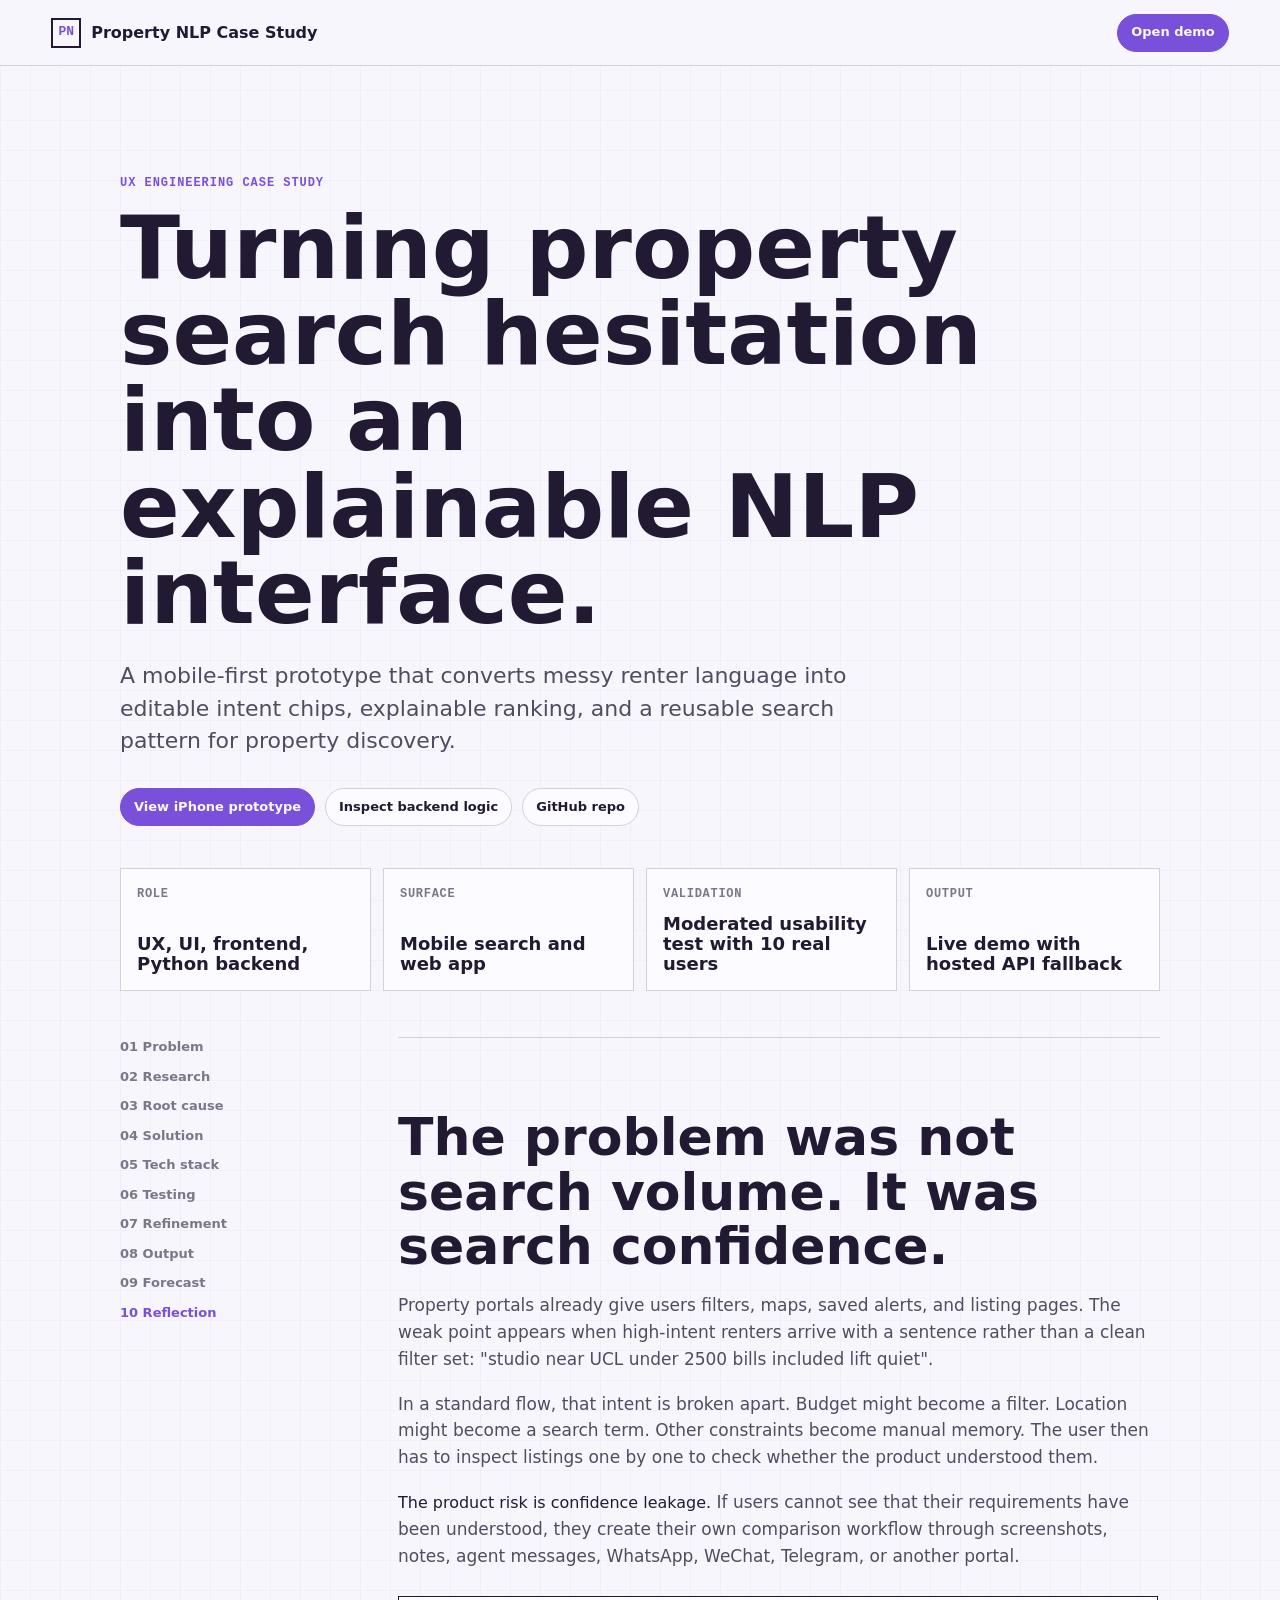
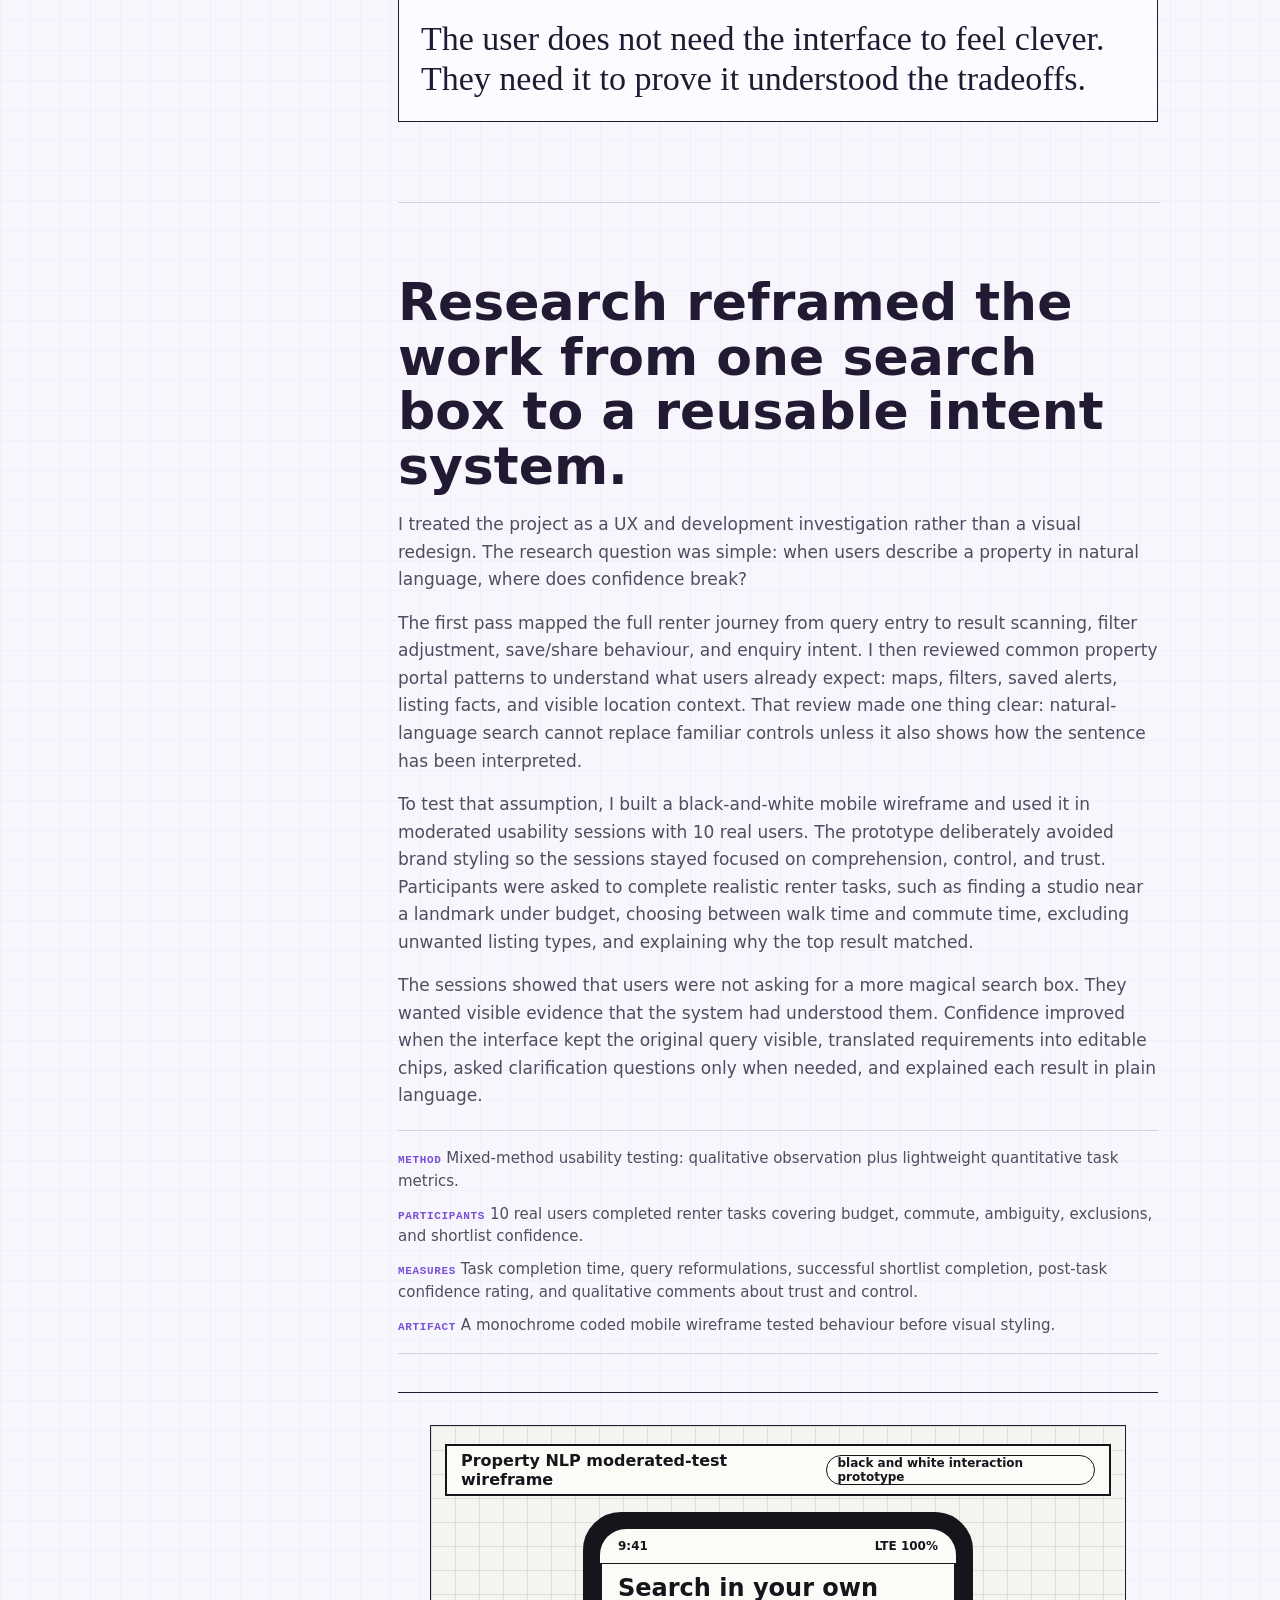
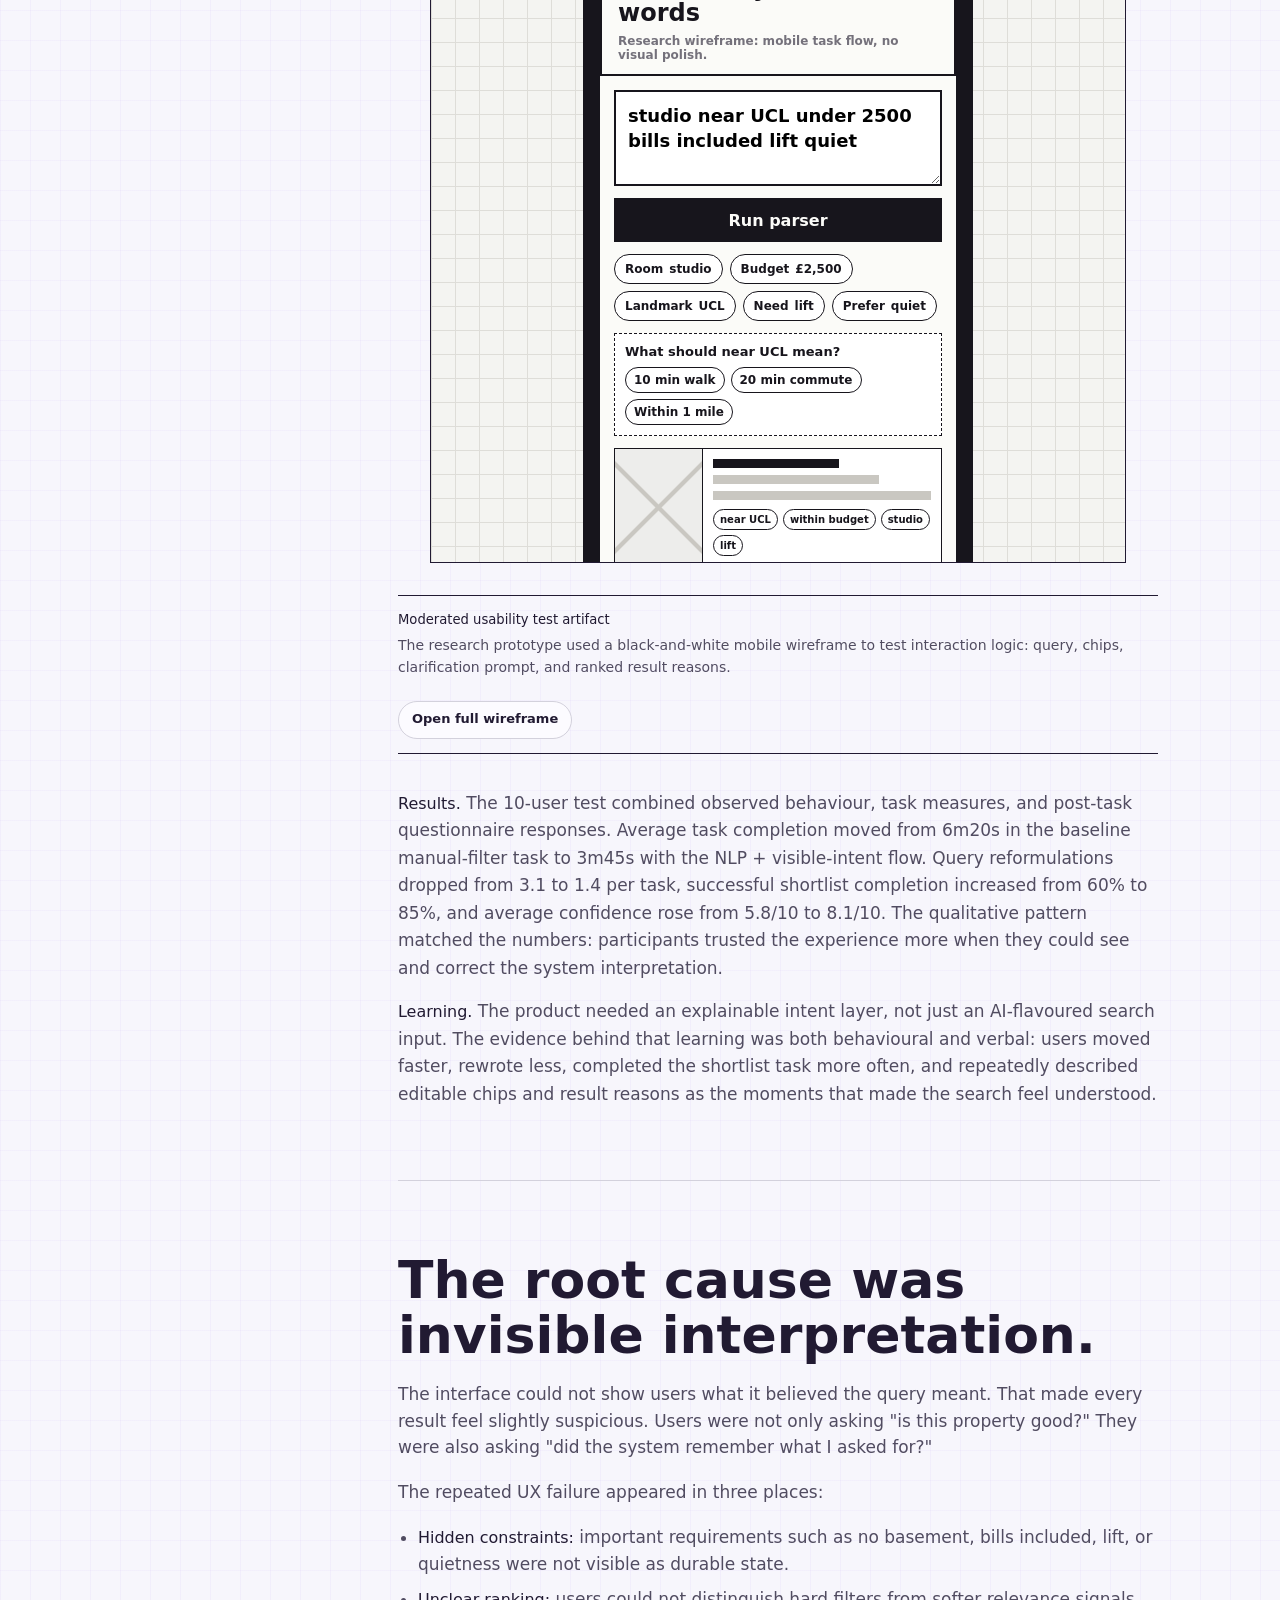
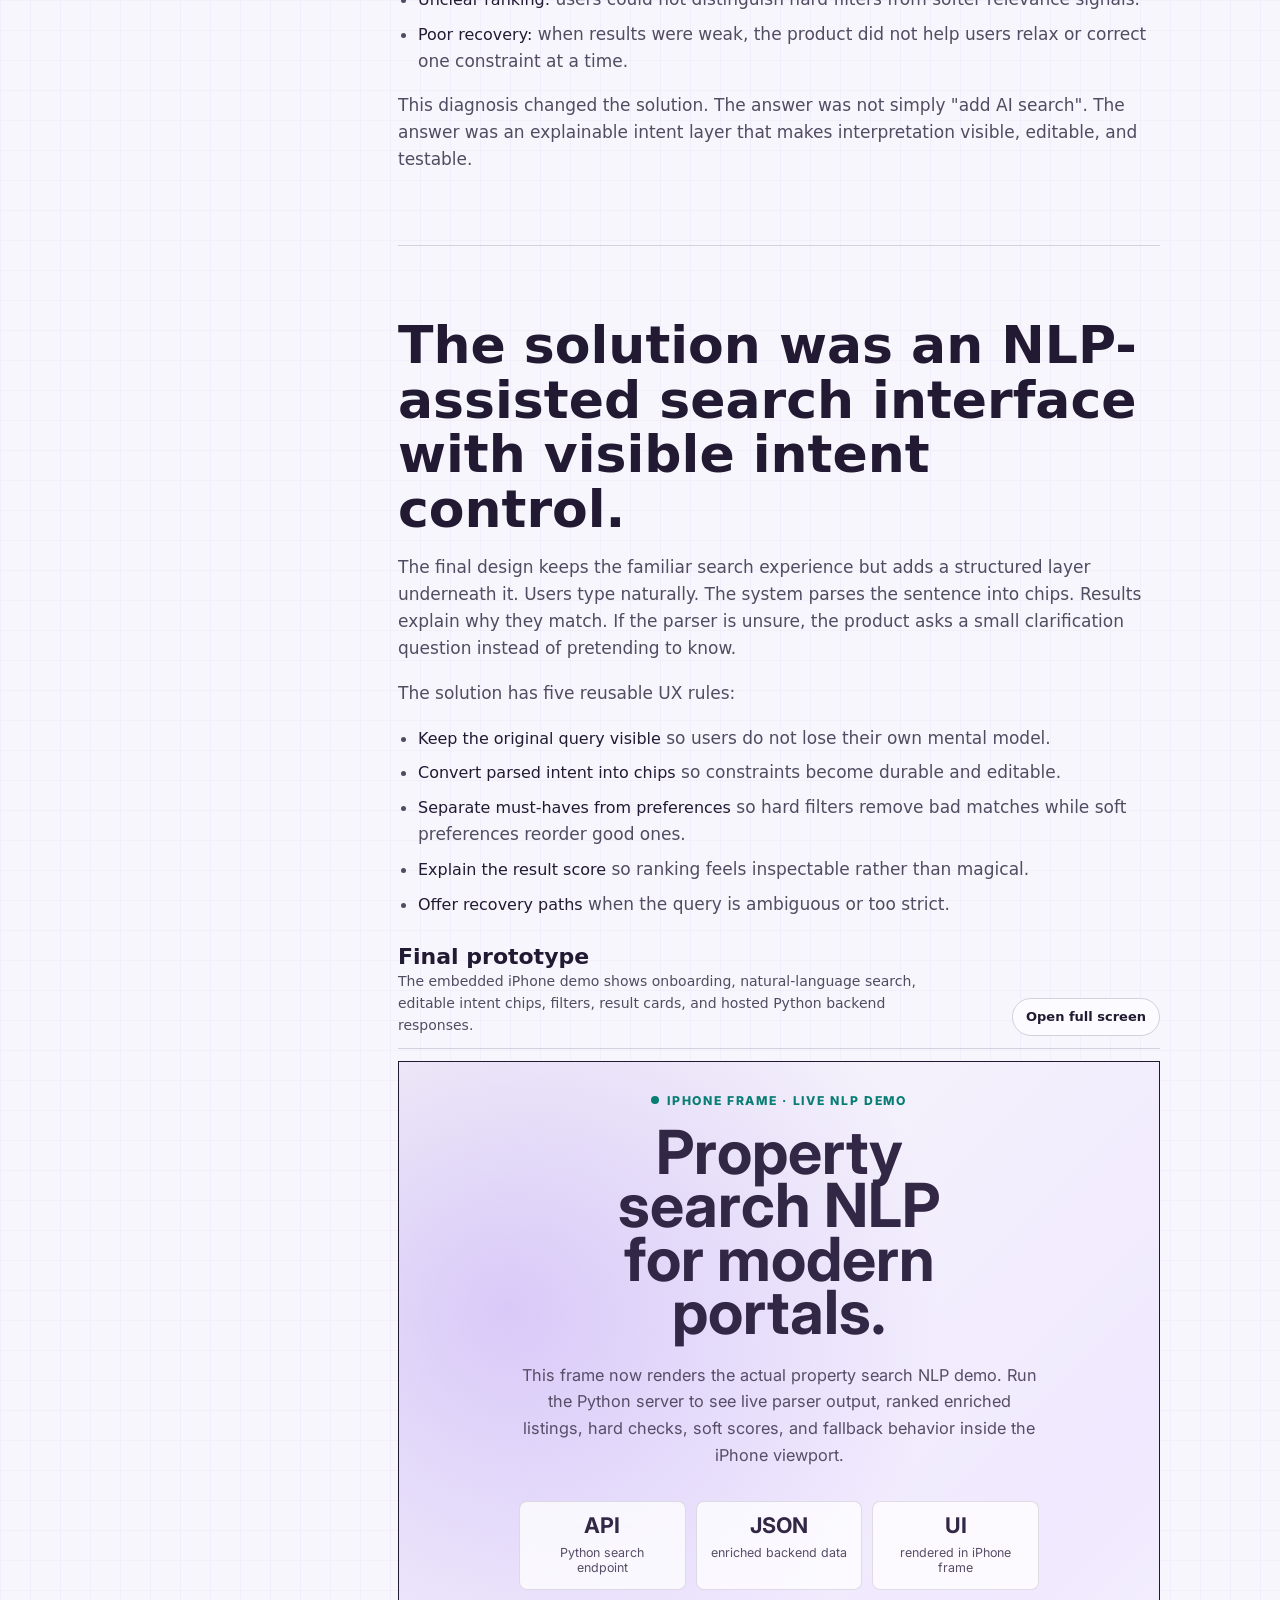
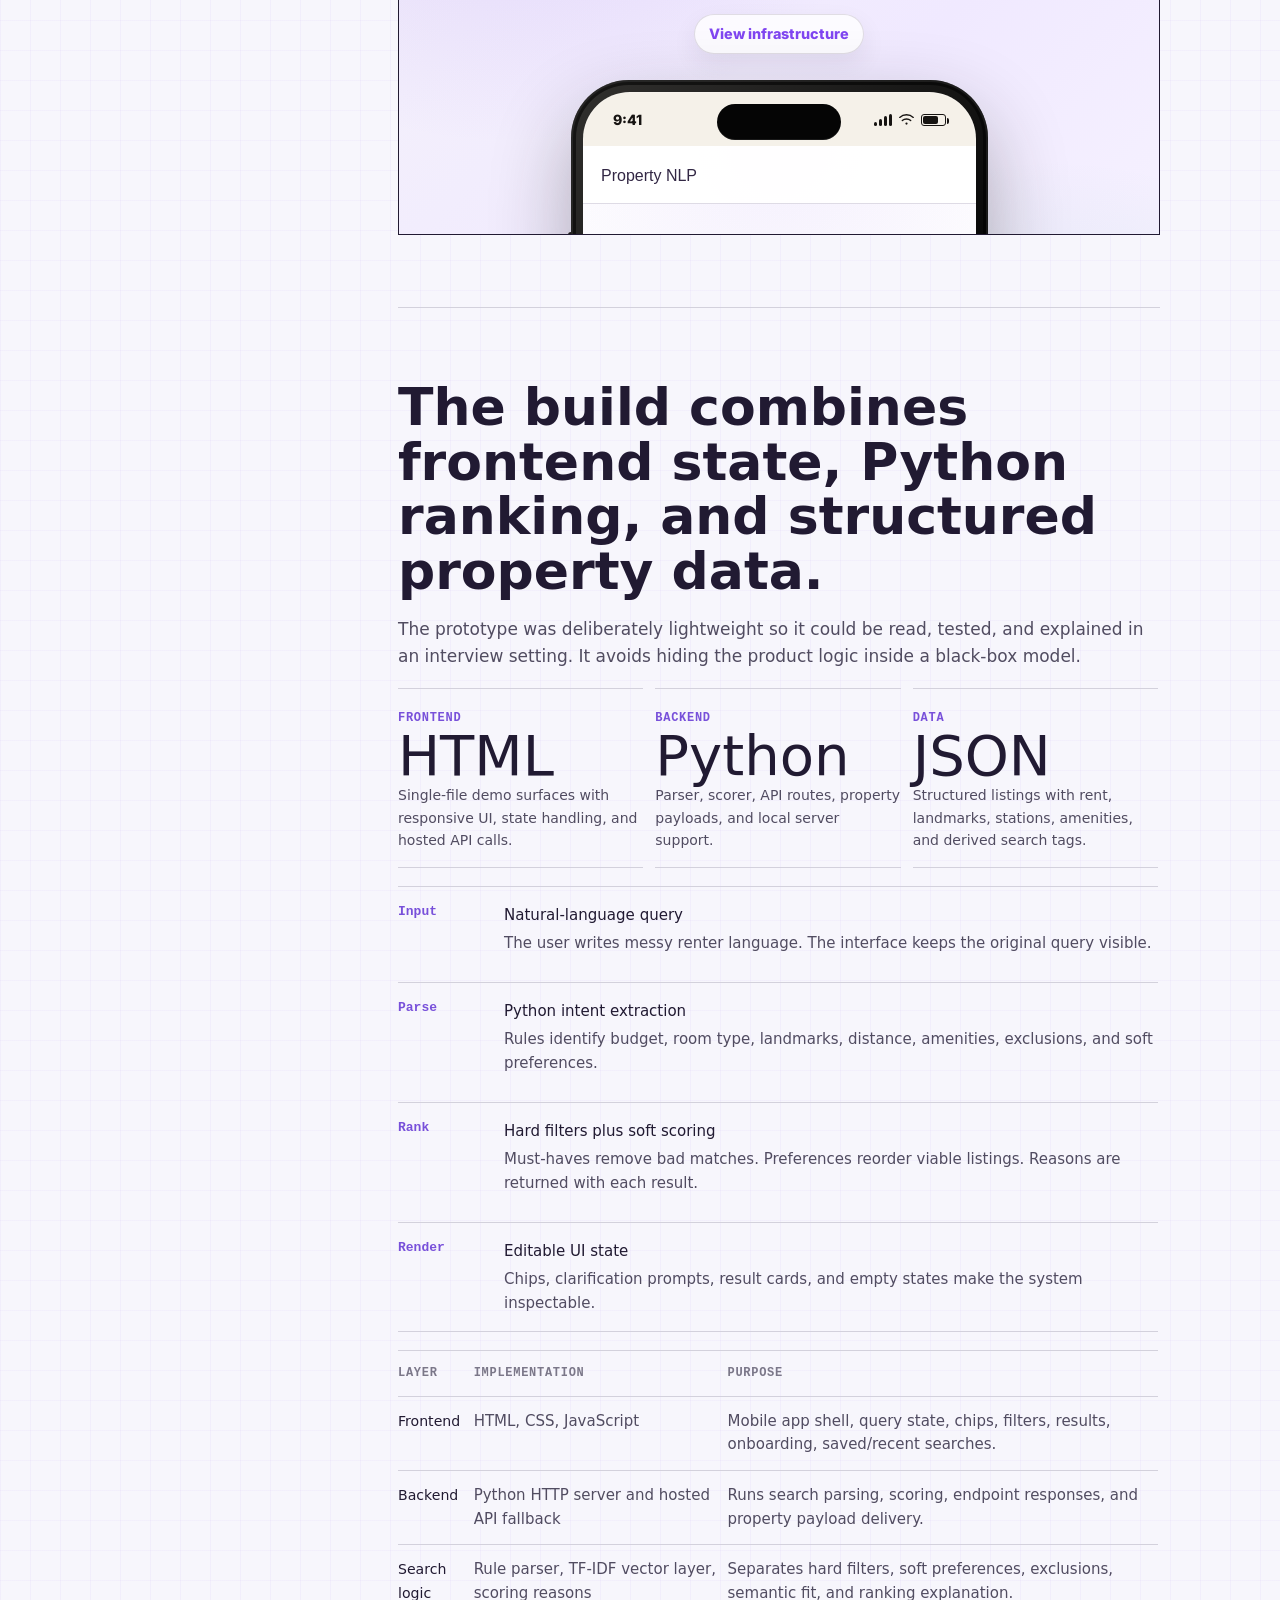
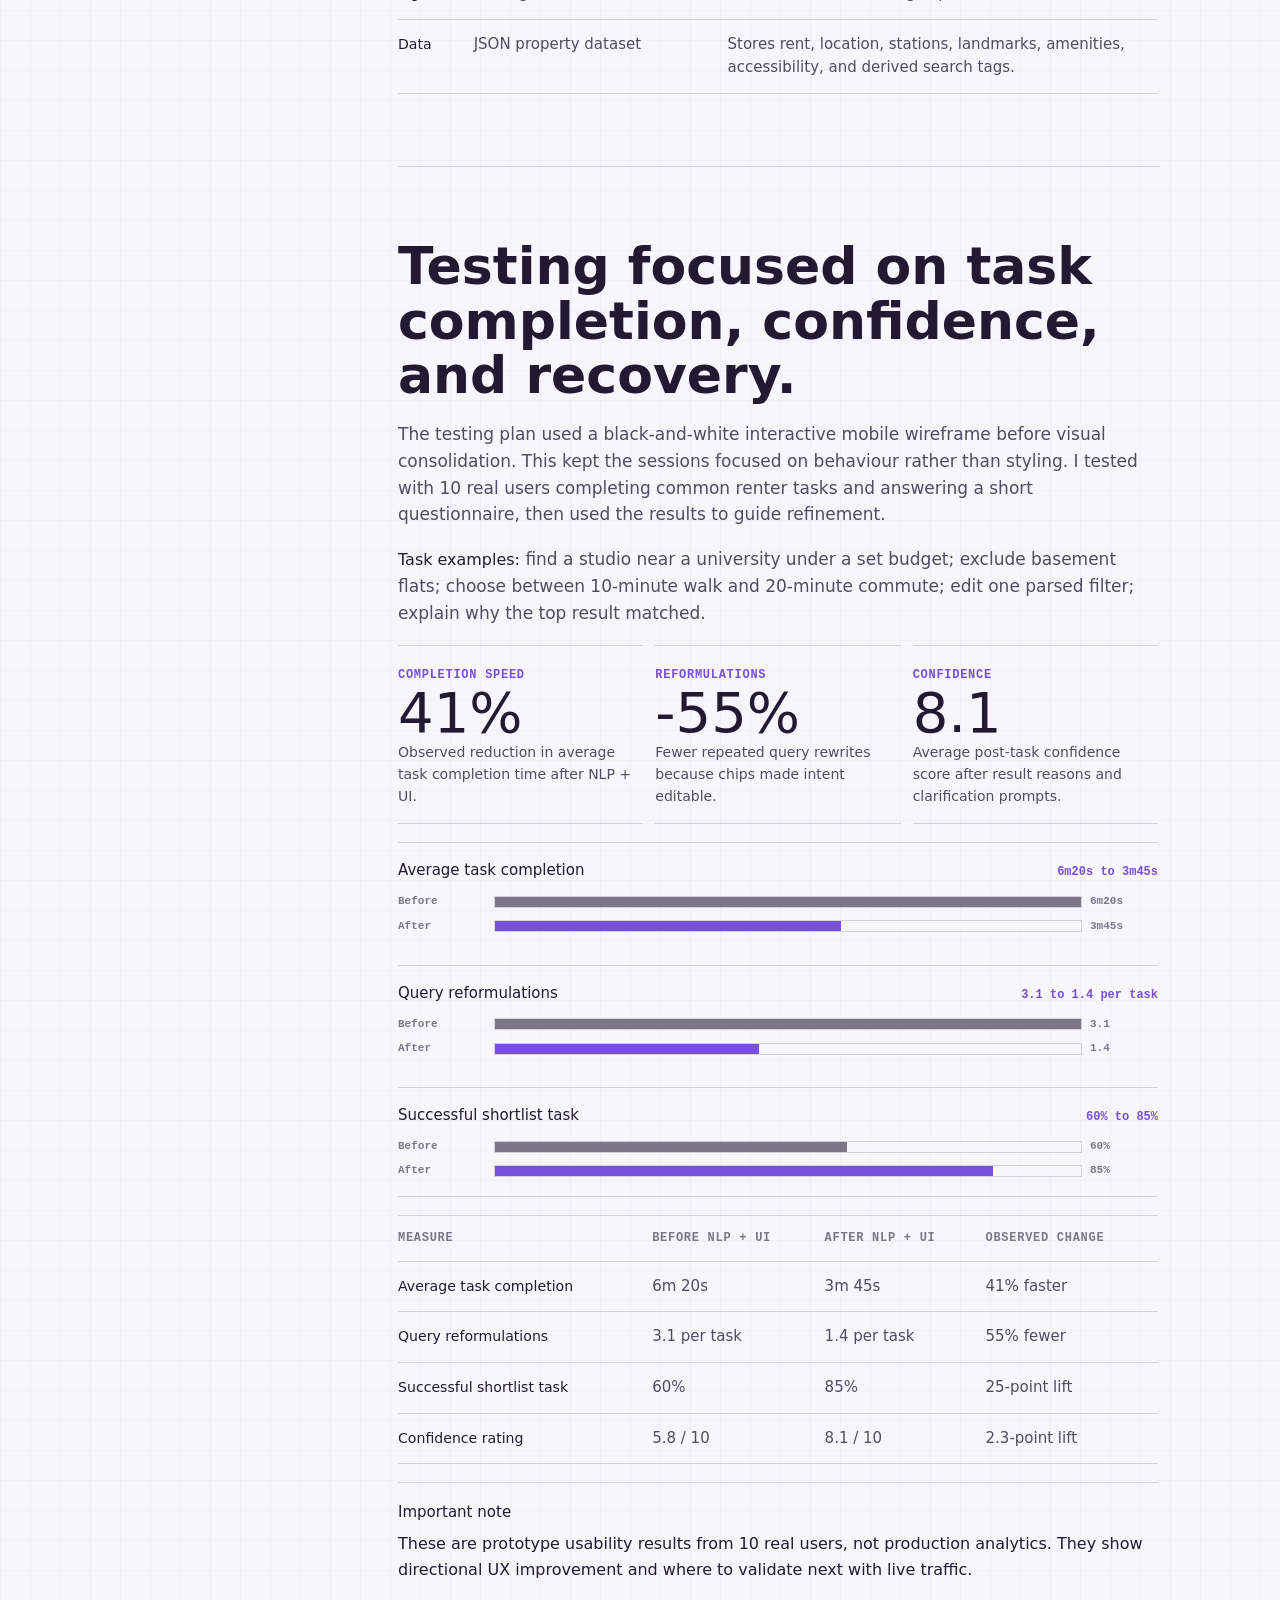
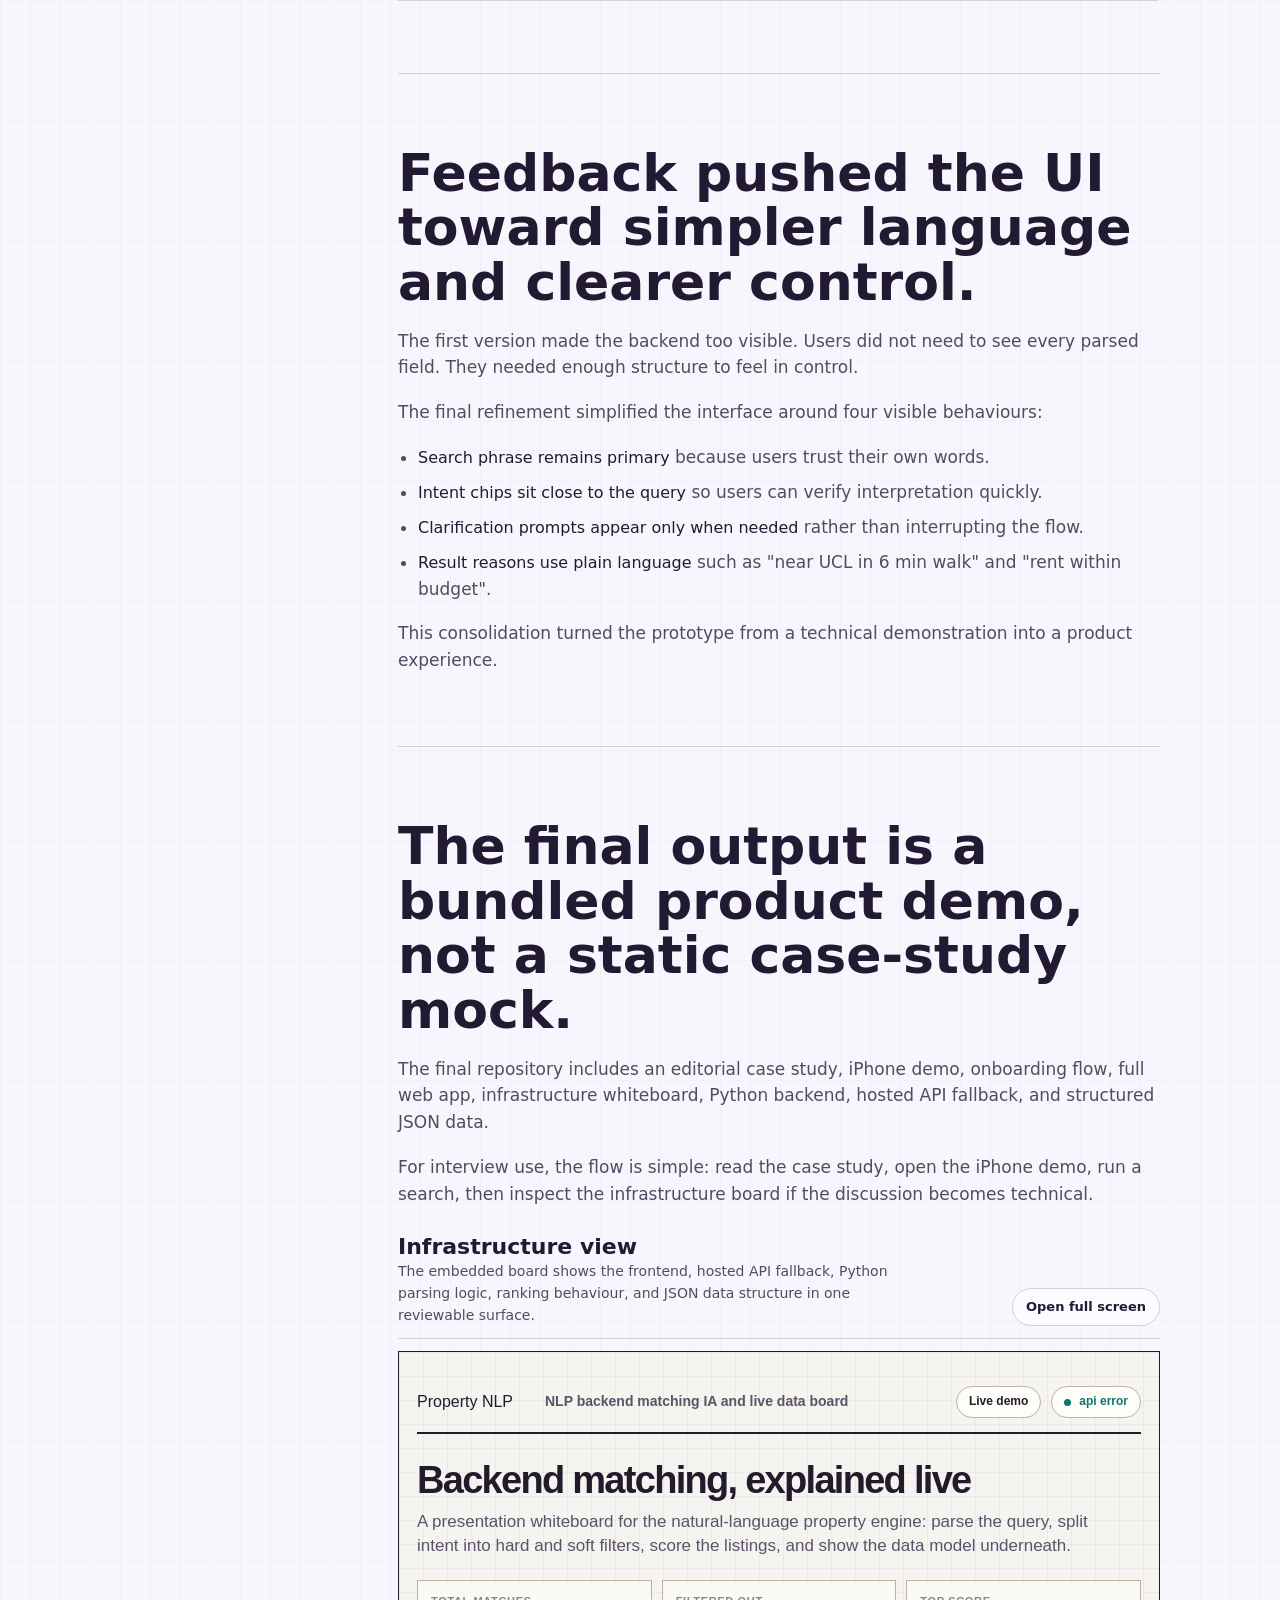
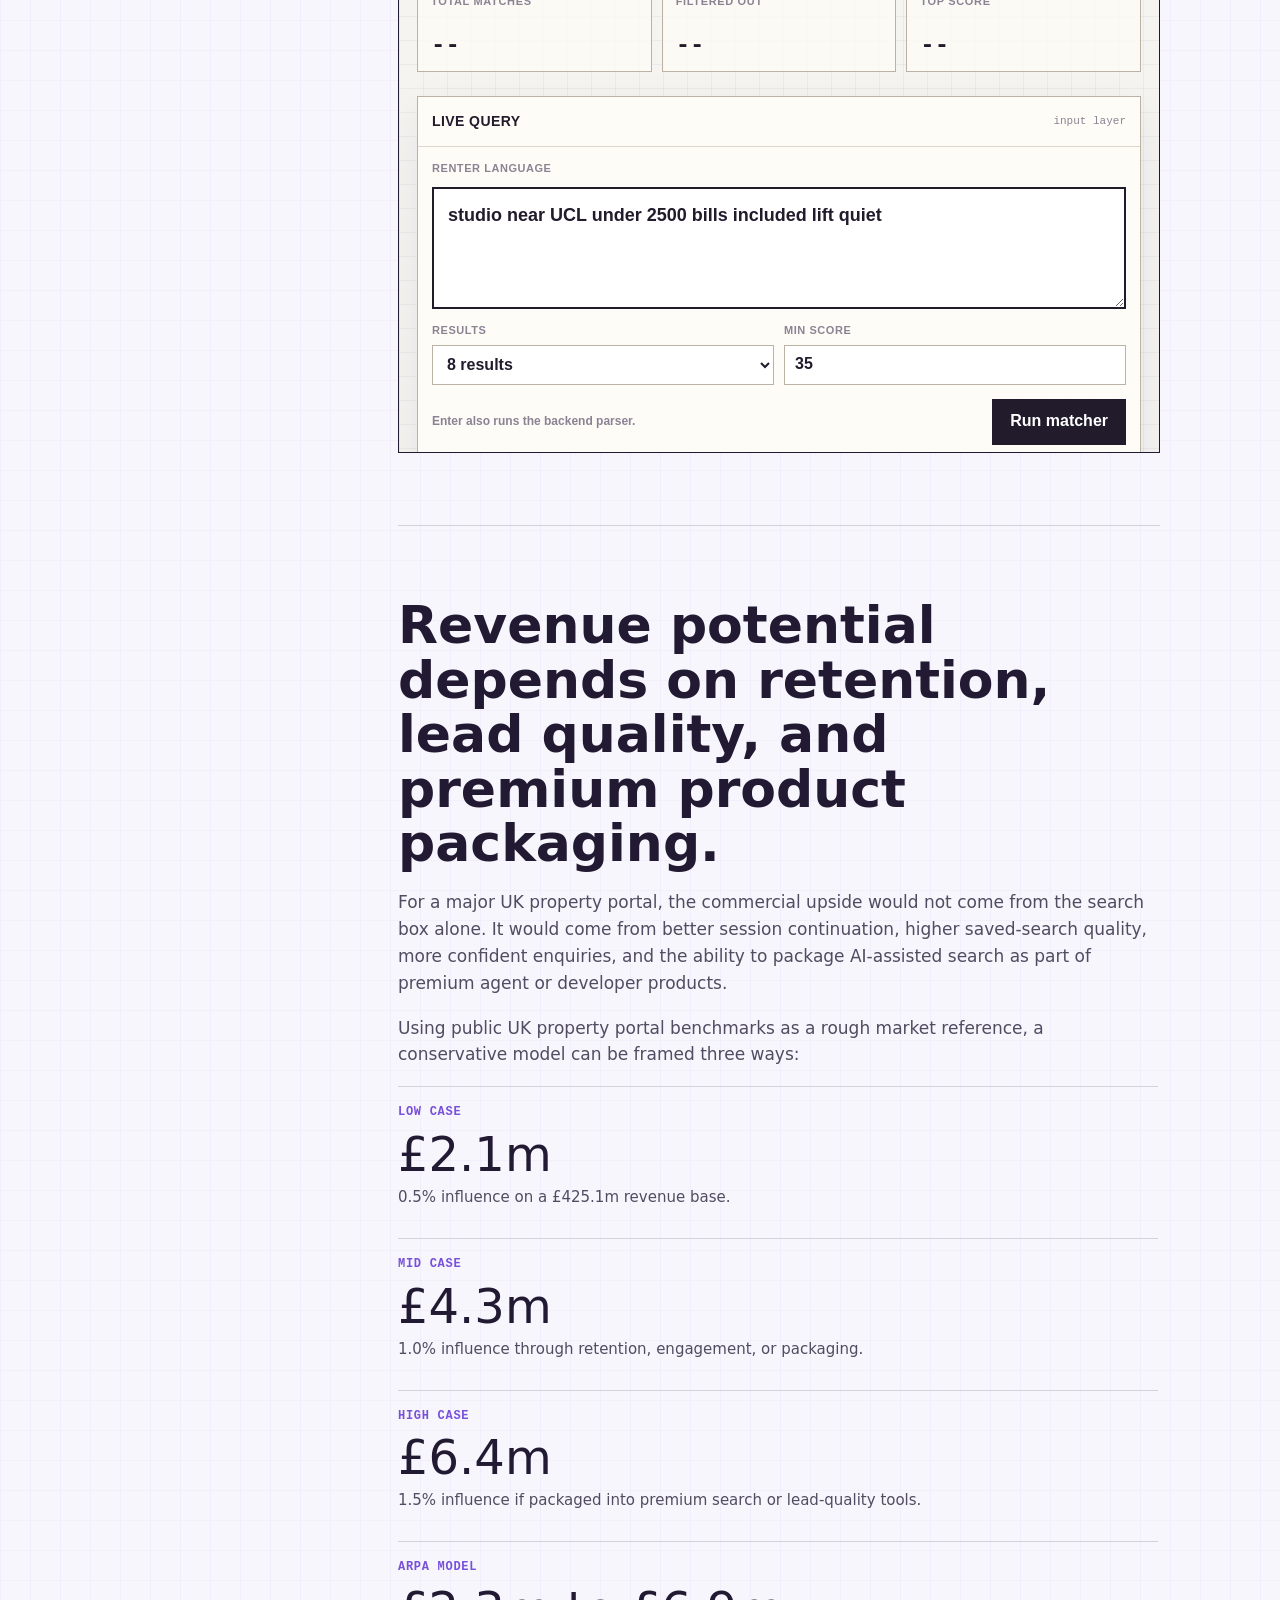
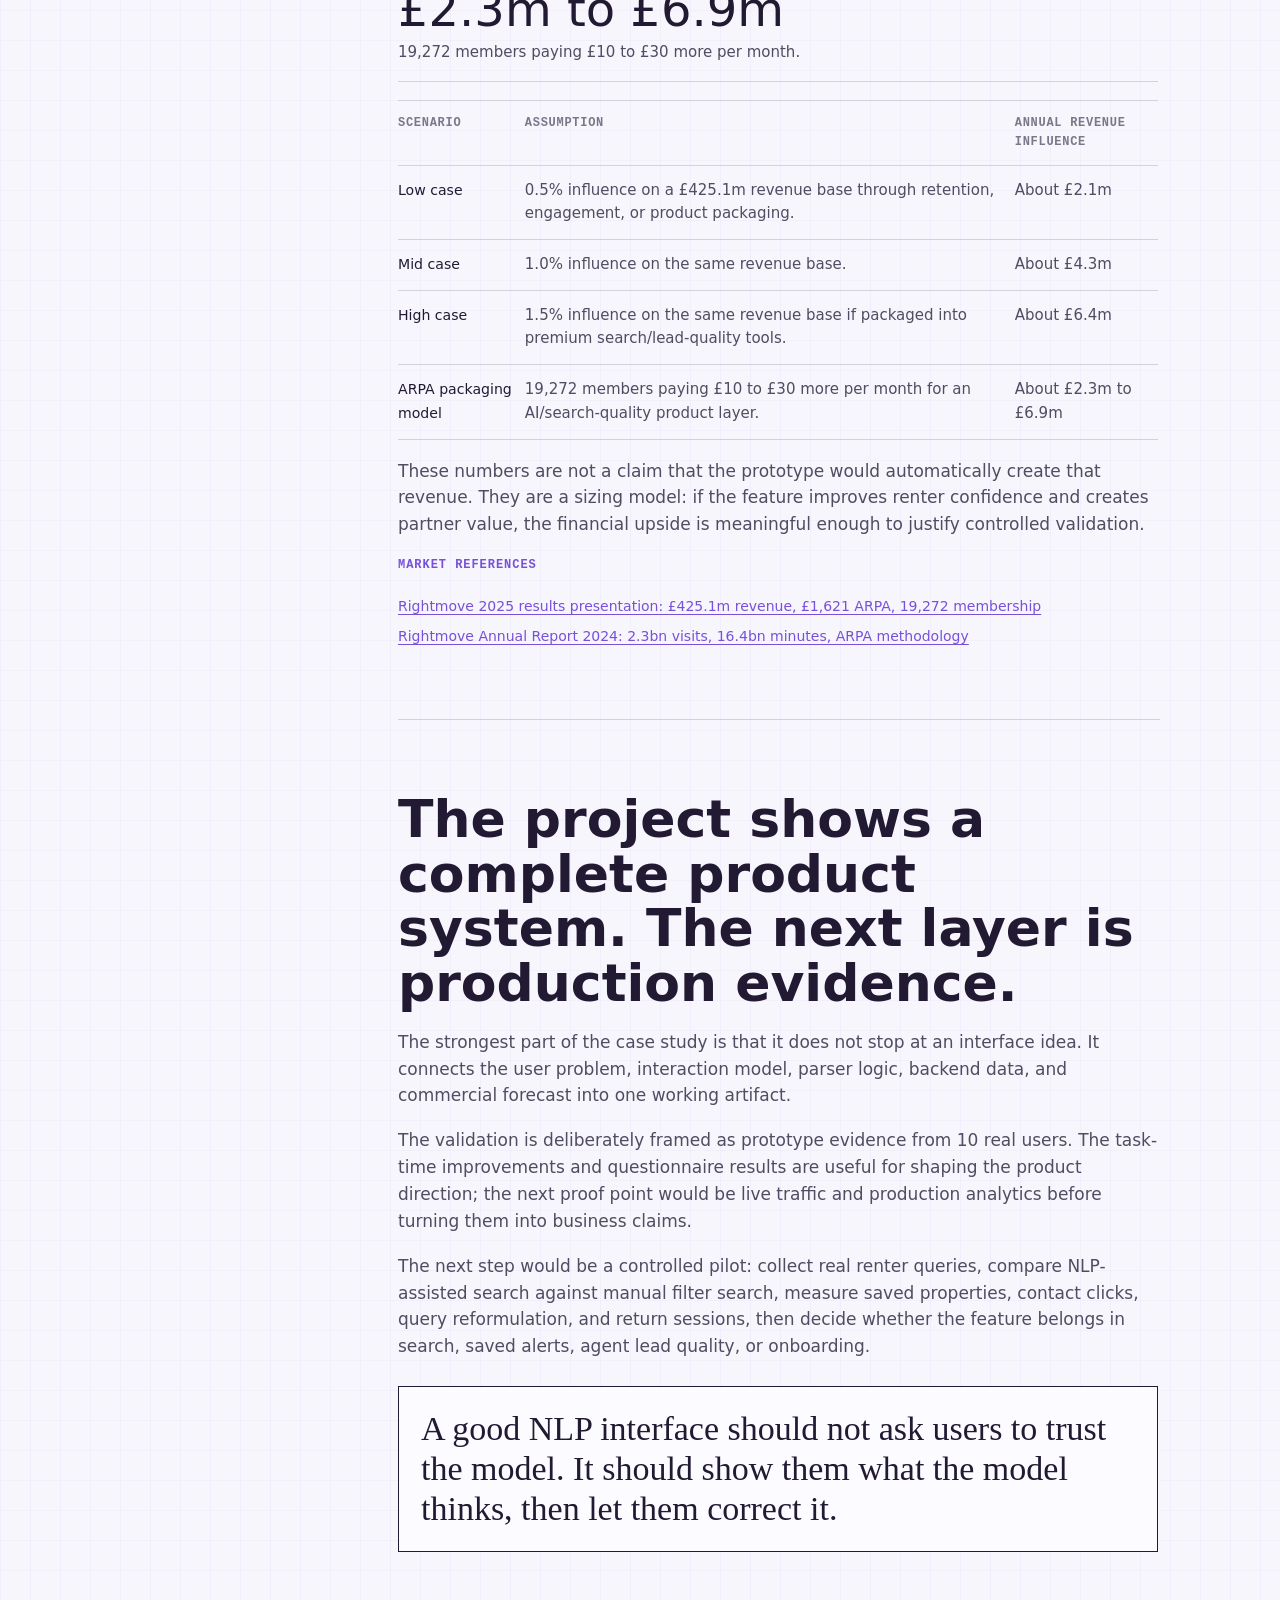
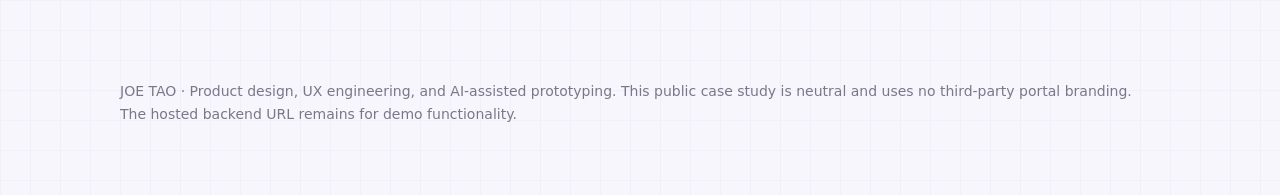
==== commit c22ee722: "Unify case study left navigation" ====
--- a/index.html
+++ b/index.html
@@ -212,21 +212,21 @@
       border-top: 1px solid var(--line);
     }
 
-    .article {
+    .case-study-shell {
       display: grid;
       grid-template-columns: 220px minmax(0, 1fr);
       gap: clamp(22px, 5vw, 58px);
       align-items: start;
     }
 
-    .section-label {
+    .case-nav {
       position: sticky;
       top: 86px;
       display: grid;
       align-self: start;
     }
 
-    .section-label nav {
+    .case-nav nav {
       display: grid;
       gap: 8px;
       color: var(--muted);
@@ -236,21 +236,26 @@
       text-transform: none;
     }
 
-    .section-label nav a {
+    .case-nav nav a {
       width: fit-content;
       border-bottom: 1px solid transparent;
-    }
-
-    .section-label nav a.active {
+      transition: color 160ms ease, border-color 160ms ease;
+    }
+
+    .case-nav nav a.active {
       color: var(--accent);
       font-weight: 760;
     }
 
-    .section-label nav a:hover,
-    .section-label nav a:focus-visible {
+    .case-nav nav a:hover,
+    .case-nav nav a:focus-visible {
       color: var(--ink);
       border-bottom-color: var(--ink);
       outline: 0;
+    }
+
+    .article {
+      display: block;
     }
 
     .content {
@@ -694,7 +699,7 @@
       }
 
       .meta-strip,
-      .article,
+      .case-study-shell,
       .wireframe,
       .number-grid,
       .research-row,
@@ -704,11 +709,11 @@
         grid-template-columns: 1fr;
       }
 
-      .section-label {
+      .case-nav {
         position: static;
       }
 
-      .section-label nav {
+      .case-nav nav {
         display: flex;
         flex-wrap: wrap;
         gap: 8px 12px;
@@ -768,16 +773,24 @@
       </div>
     </section>
 
-    <section id="problem" class="article">
-      <aside class="section-label">
+    <div class="case-study-shell">
+      <aside class="case-nav">
         <nav aria-label="Case study sections">
           <a class="active" href="#problem">01 Problem</a>
           <a href="#research">02 Research</a>
-          <a href="#solution">03 Solution</a>
-          <a href="#testing">04 Testing</a>
-          <a href="#forecast">05 Forecast</a>
+          <a href="#root-cause">03 Root cause</a>
+          <a href="#solution">04 Solution</a>
+          <a href="#tech-stack">05 Tech stack</a>
+          <a href="#testing">06 Testing</a>
+          <a href="#refinement">07 Refinement</a>
+          <a href="#output">08 Output</a>
+          <a href="#forecast">09 Forecast</a>
+          <a href="#reflection">10 Reflection</a>
         </nav>
       </aside>
+
+      <div class="case-study-content">
+        <section id="problem" class="article">
       <div class="content">
         <h2>The problem was not search volume. It was search confidence.</h2>
         <p>Property portals already give users filters, maps, saved alerts, and listing pages. The weak point appears when high-intent renters arrive with a sentence rather than a clean filter set: "studio near UCL under 2500 bills included lift quiet".</p>
@@ -787,16 +800,7 @@
       </div>
     </section>
 
-    <section id="research" class="article">
-      <aside class="section-label">
-        <nav aria-label="Case study sections">
-          <a href="#problem">01 Problem</a>
-          <a class="active" href="#research">02 Research</a>
-          <a href="#solution">03 Solution</a>
-          <a href="#testing">04 Testing</a>
-          <a href="#forecast">05 Forecast</a>
-        </nav>
-      </aside>
+        <section id="research" class="article">
       <div class="content">
         <h2>Research reframed the work from one search box to a reusable intent system.</h2>
         <div class="research-prose">
@@ -832,16 +836,7 @@
       </div>
     </section>
 
-    <section class="article">
-      <aside class="section-label">
-        <nav aria-label="Case study sections">
-          <a class="active" href="#problem">01 Problem</a>
-          <a href="#research">02 Research</a>
-          <a href="#solution">03 Solution</a>
-          <a href="#testing">04 Testing</a>
-          <a href="#forecast">05 Forecast</a>
-        </nav>
-      </aside>
+        <section id="root-cause" class="article">
       <div class="content">
         <h2>The root cause was invisible interpretation.</h2>
         <p>The interface could not show users what it believed the query meant. That made every result feel slightly suspicious. Users were not only asking "is this property good?" They were also asking "did the system remember what I asked for?"</p>
@@ -855,16 +850,7 @@
       </div>
     </section>
 
-    <section id="solution" class="article showcase">
-      <aside class="section-label">
-        <nav aria-label="Case study sections">
-          <a href="#problem">01 Problem</a>
-          <a href="#research">02 Research</a>
-          <a class="active" href="#solution">03 Solution</a>
-          <a href="#testing">04 Testing</a>
-          <a href="#forecast">05 Forecast</a>
-        </nav>
-      </aside>
+        <section id="solution" class="article showcase">
       <div class="content">
         <h2>The solution was an NLP-assisted search interface with visible intent control.</h2>
         <p>The final design keeps the familiar search experience but adds a structured layer underneath it. Users type naturally. The system parses the sentence into chips. Results explain why they match. If the parser is unsure, the product asks a small clarification question instead of pretending to know.</p>
@@ -889,16 +875,7 @@
       </div>
     </section>
 
-    <section class="article">
-      <aside class="section-label">
-        <nav aria-label="Case study sections">
-          <a href="#problem">01 Problem</a>
-          <a href="#research">02 Research</a>
-          <a class="active" href="#solution">03 Solution</a>
-          <a href="#testing">04 Testing</a>
-          <a href="#forecast">05 Forecast</a>
-        </nav>
-      </aside>
+        <section id="tech-stack" class="article">
       <div class="content">
         <h2>The build combines frontend state, Python ranking, and structured property data.</h2>
         <p>The prototype was deliberately lightweight so it could be read, tested, and explained in an interview setting. It avoids hiding the product logic inside a black-box model.</p>
@@ -968,16 +945,7 @@
       </div>
     </section>
 
-    <section id="testing" class="article">
-      <aside class="section-label">
-        <nav aria-label="Case study sections">
-          <a href="#problem">01 Problem</a>
-          <a href="#research">02 Research</a>
-          <a href="#solution">03 Solution</a>
-          <a class="active" href="#testing">04 Testing</a>
-          <a href="#forecast">05 Forecast</a>
-        </nav>
-      </aside>
+        <section id="testing" class="article">
       <div class="content">
         <h2>Testing focused on task completion, confidence, and recovery.</h2>
         <p>The testing plan used a black-and-white interactive mobile wireframe before visual consolidation. This kept the sessions focused on behaviour rather than styling. I tested with 10 real users completing common renter tasks and answering a short questionnaire, then used the results to guide refinement.</p>
@@ -1062,16 +1030,7 @@
       </div>
     </section>
 
-    <section class="article">
-      <aside class="section-label">
-        <nav aria-label="Case study sections">
-          <a href="#problem">01 Problem</a>
-          <a href="#research">02 Research</a>
-          <a class="active" href="#solution">03 Solution</a>
-          <a href="#testing">04 Testing</a>
-          <a href="#forecast">05 Forecast</a>
-        </nav>
-      </aside>
+        <section id="refinement" class="article">
       <div class="content">
         <h2>Feedback pushed the UI toward simpler language and clearer control.</h2>
         <p>The first version made the backend too visible. Users did not need to see every parsed field. They needed enough structure to feel in control.</p>
@@ -1086,16 +1045,7 @@
       </div>
     </section>
 
-    <section class="article showcase">
-      <aside class="section-label">
-        <nav aria-label="Case study sections">
-          <a href="#problem">01 Problem</a>
-          <a href="#research">02 Research</a>
-          <a class="active" href="#solution">03 Solution</a>
-          <a href="#testing">04 Testing</a>
-          <a href="#forecast">05 Forecast</a>
-        </nav>
-      </aside>
+        <section id="output" class="article showcase">
       <div class="content">
         <h2>The final output is a bundled product demo, not a static case-study mock.</h2>
         <p>The final repository includes an editorial case study, iPhone demo, onboarding flow, full web app, infrastructure whiteboard, Python backend, hosted API fallback, and structured JSON data.</p>
@@ -1113,16 +1063,7 @@
       </div>
     </section>
 
-    <section id="forecast" class="article">
-      <aside class="section-label">
-        <nav aria-label="Case study sections">
-          <a href="#problem">01 Problem</a>
-          <a href="#research">02 Research</a>
-          <a href="#solution">03 Solution</a>
-          <a href="#testing">04 Testing</a>
-          <a class="active" href="#forecast">05 Forecast</a>
-        </nav>
-      </aside>
+        <section id="forecast" class="article">
       <div class="content">
         <h2>Revenue potential depends on retention, lead quality, and premium product packaging.</h2>
         <p>For a major UK property portal, the commercial upside would not come from the search box alone. It would come from better session continuation, higher saved-search quality, more confident enquiries, and the ability to package AI-assisted search as part of premium agent or developer products.</p>
@@ -1189,16 +1130,7 @@
       </div>
     </section>
 
-    <section class="article">
-      <aside class="section-label">
-        <nav aria-label="Case study sections">
-          <a href="#problem">01 Problem</a>
-          <a href="#research">02 Research</a>
-          <a href="#solution">03 Solution</a>
-          <a href="#testing">04 Testing</a>
-          <a class="active" href="#forecast">05 Forecast</a>
-        </nav>
-      </aside>
+        <section id="reflection" class="article">
       <div class="content">
         <h2>The project shows a complete product system. The next layer is production evidence.</h2>
         <p>The strongest part of the case study is that it does not stop at an interface idea. It connects the user problem, interaction model, parser logic, backend data, and commercial forecast into one working artifact.</p>
@@ -1208,9 +1140,39 @@
       </div>
     </section>
 
+      </div>
+    </div>
+
     <footer>
       <p>JOE TAO · Product design, UX engineering, and AI-assisted prototyping. This public case study is neutral and uses no third-party portal branding. The hosted backend URL remains for demo functionality.</p>
     </footer>
   </main>
+  <script>
+    const caseNavLinks = [...document.querySelectorAll('.case-nav a')];
+    const caseSections = caseNavLinks
+      .map((link) => document.querySelector(link.getAttribute('href')))
+      .filter(Boolean);
+
+    const setActiveCaseSection = (id) => {
+      caseNavLinks.forEach((link) => {
+        link.classList.toggle('active', link.getAttribute('href') === `#${id}`);
+      });
+    };
+
+    const caseSectionObserver = new IntersectionObserver((entries) => {
+      const visible = entries
+        .filter((entry) => entry.isIntersecting)
+        .sort((a, b) => b.intersectionRatio - a.intersectionRatio)[0];
+
+      if (visible) {
+        setActiveCaseSection(visible.target.id);
+      }
+    }, {
+      rootMargin: '-30% 0px -55% 0px',
+      threshold: [0.05, 0.2, 0.5]
+    });
+
+    caseSections.forEach((section) => caseSectionObserver.observe(section));
+  </script>
 </body>
 </html>
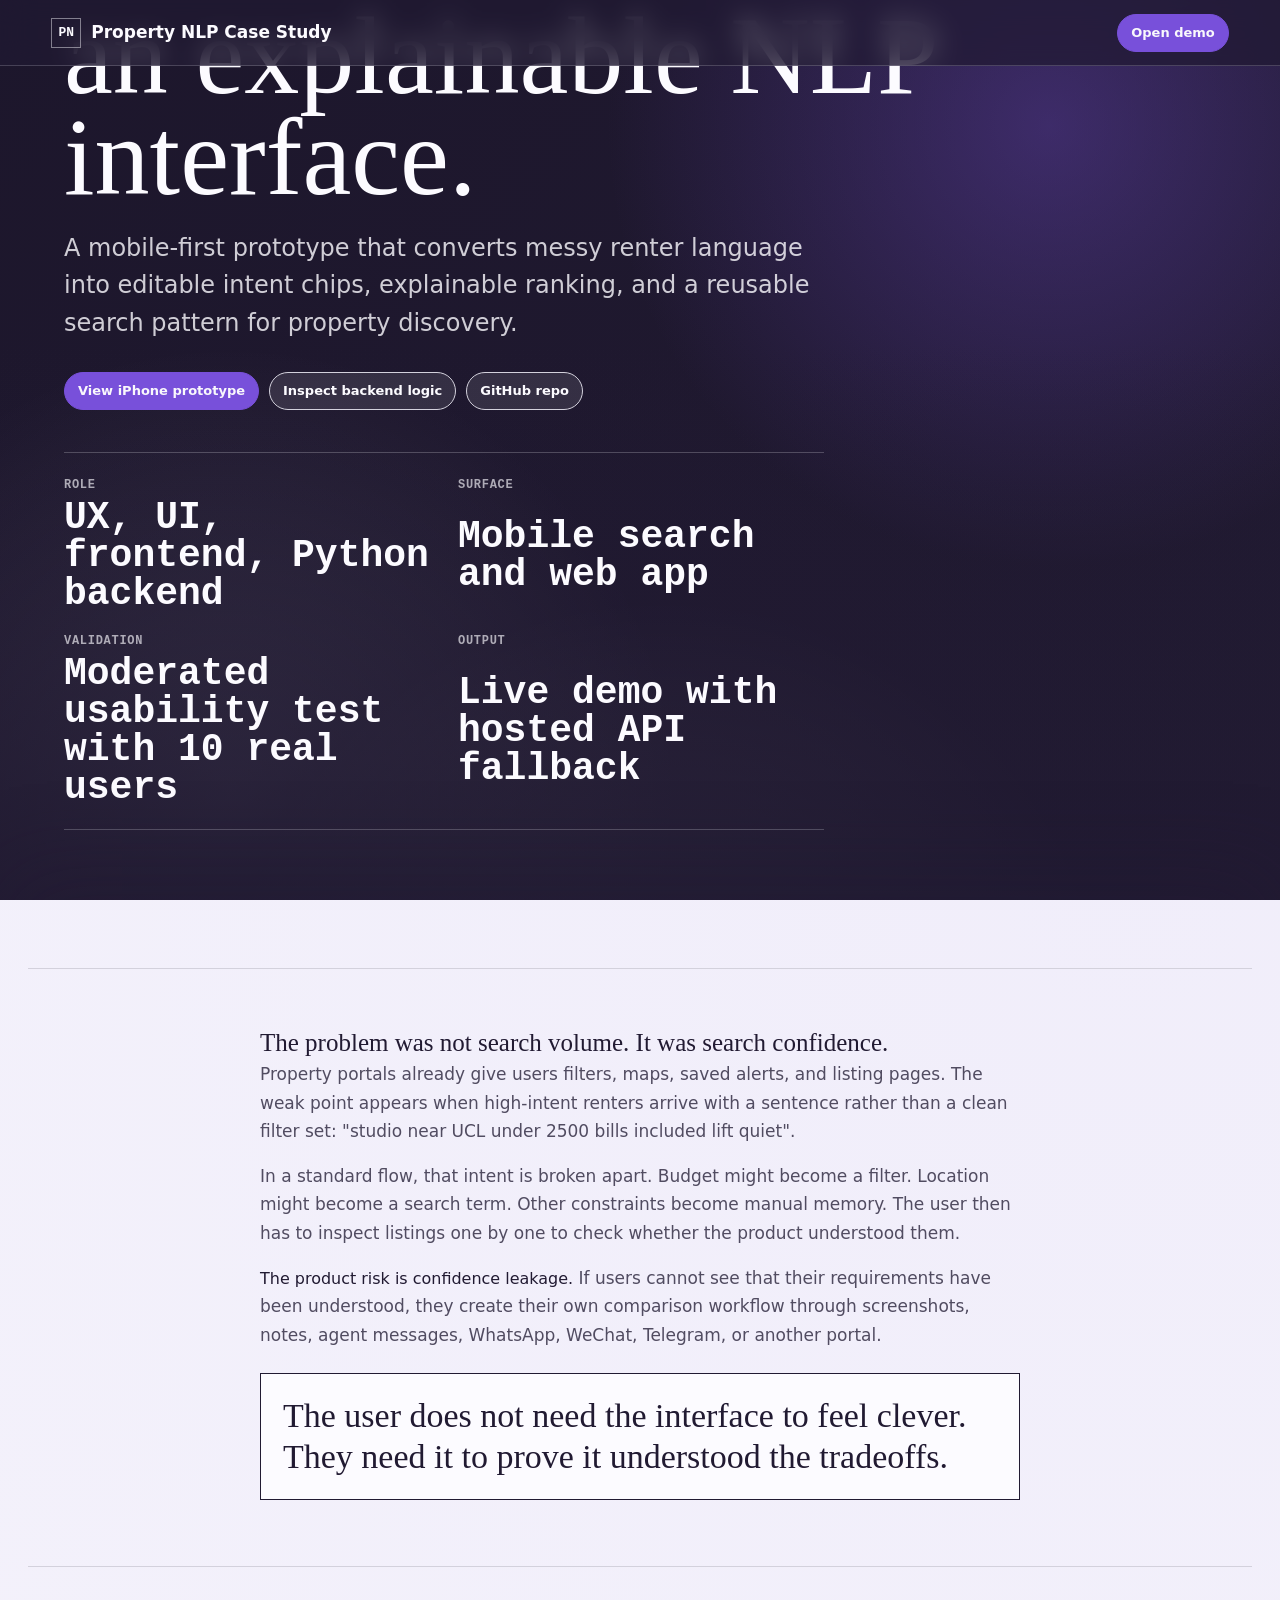
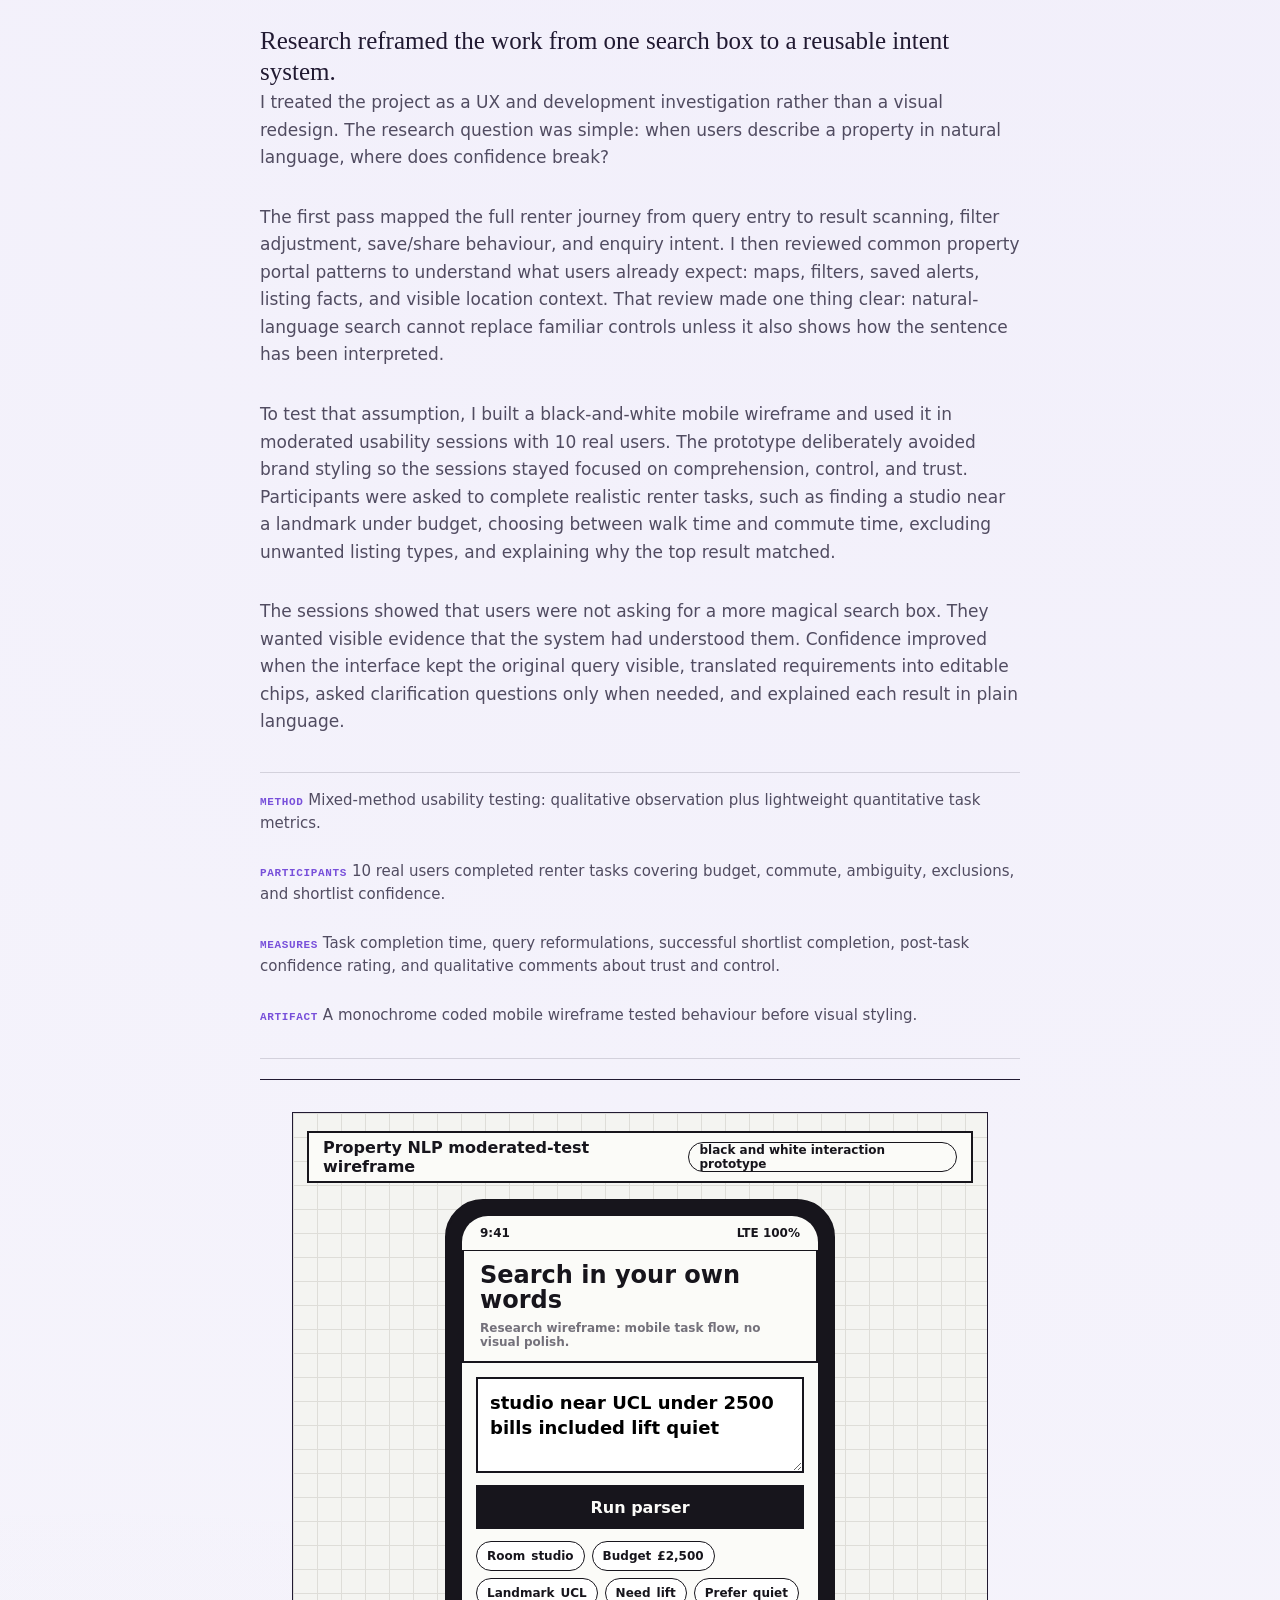
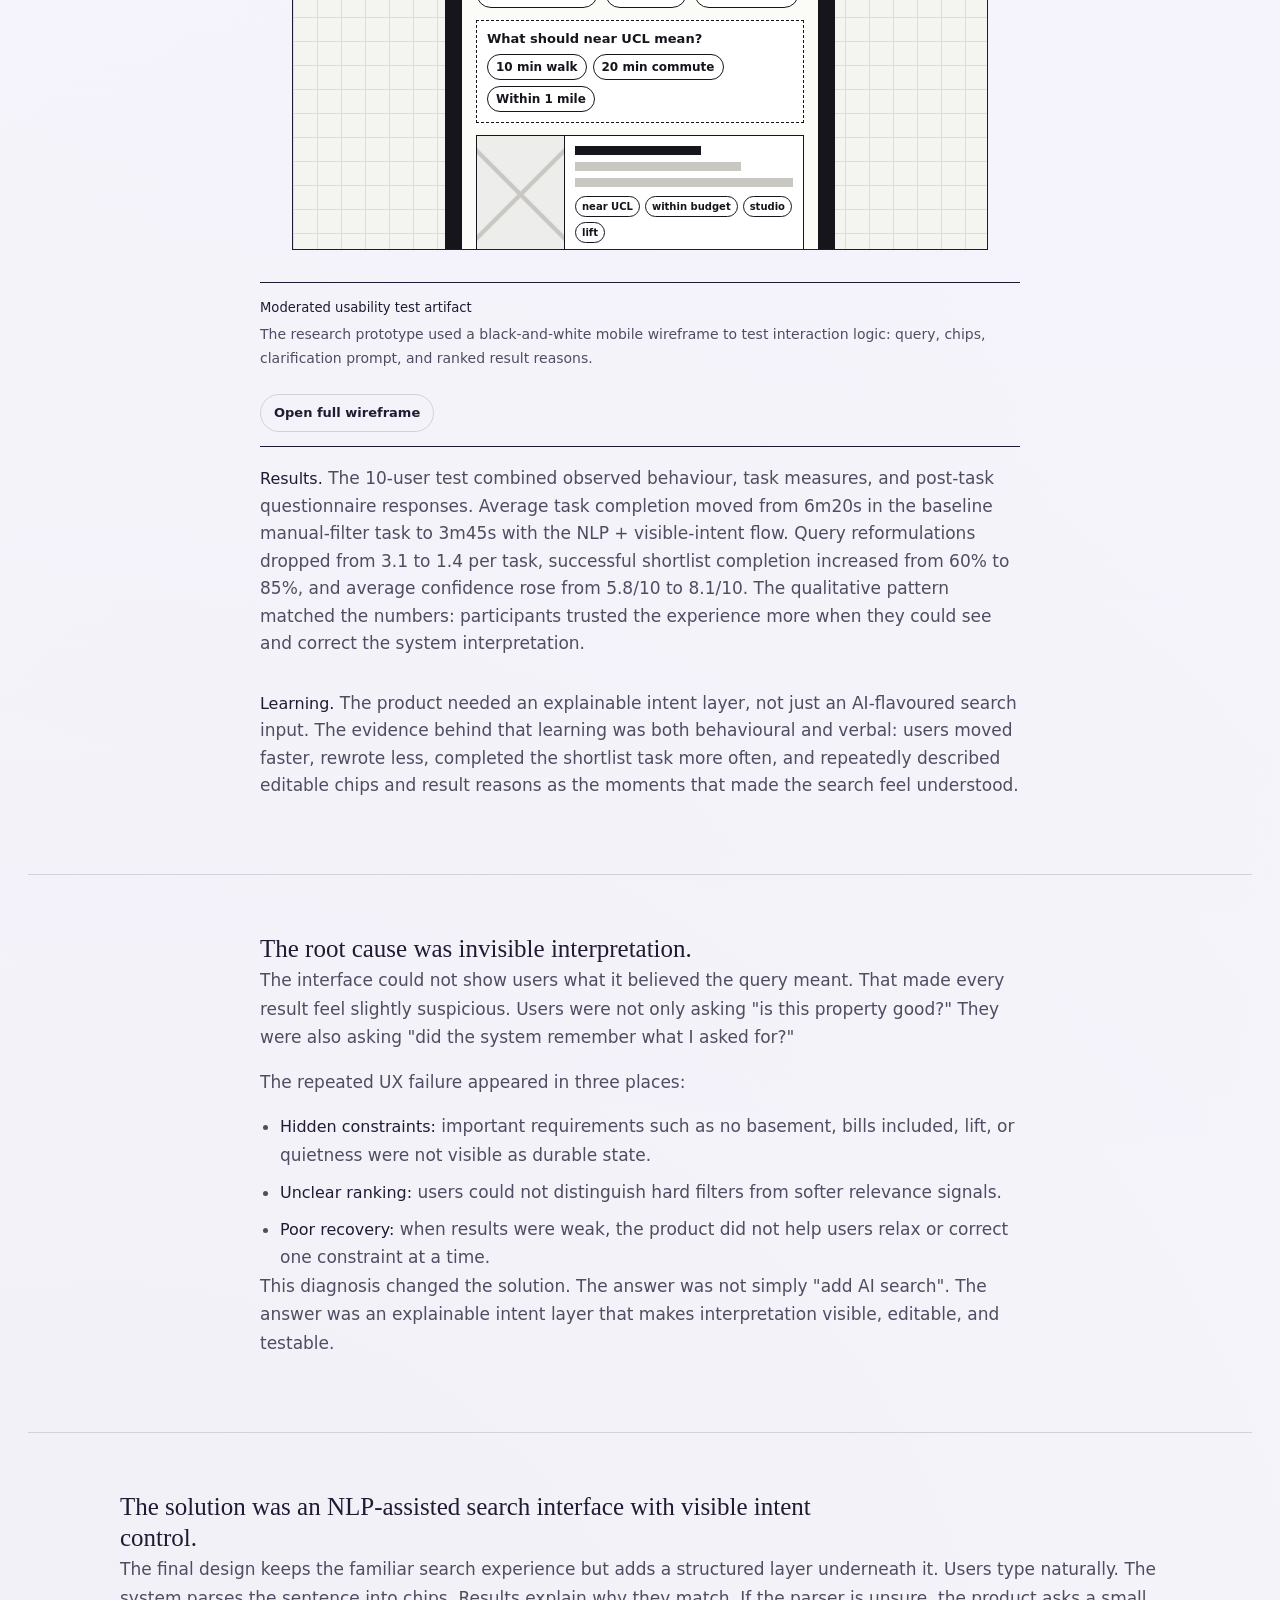
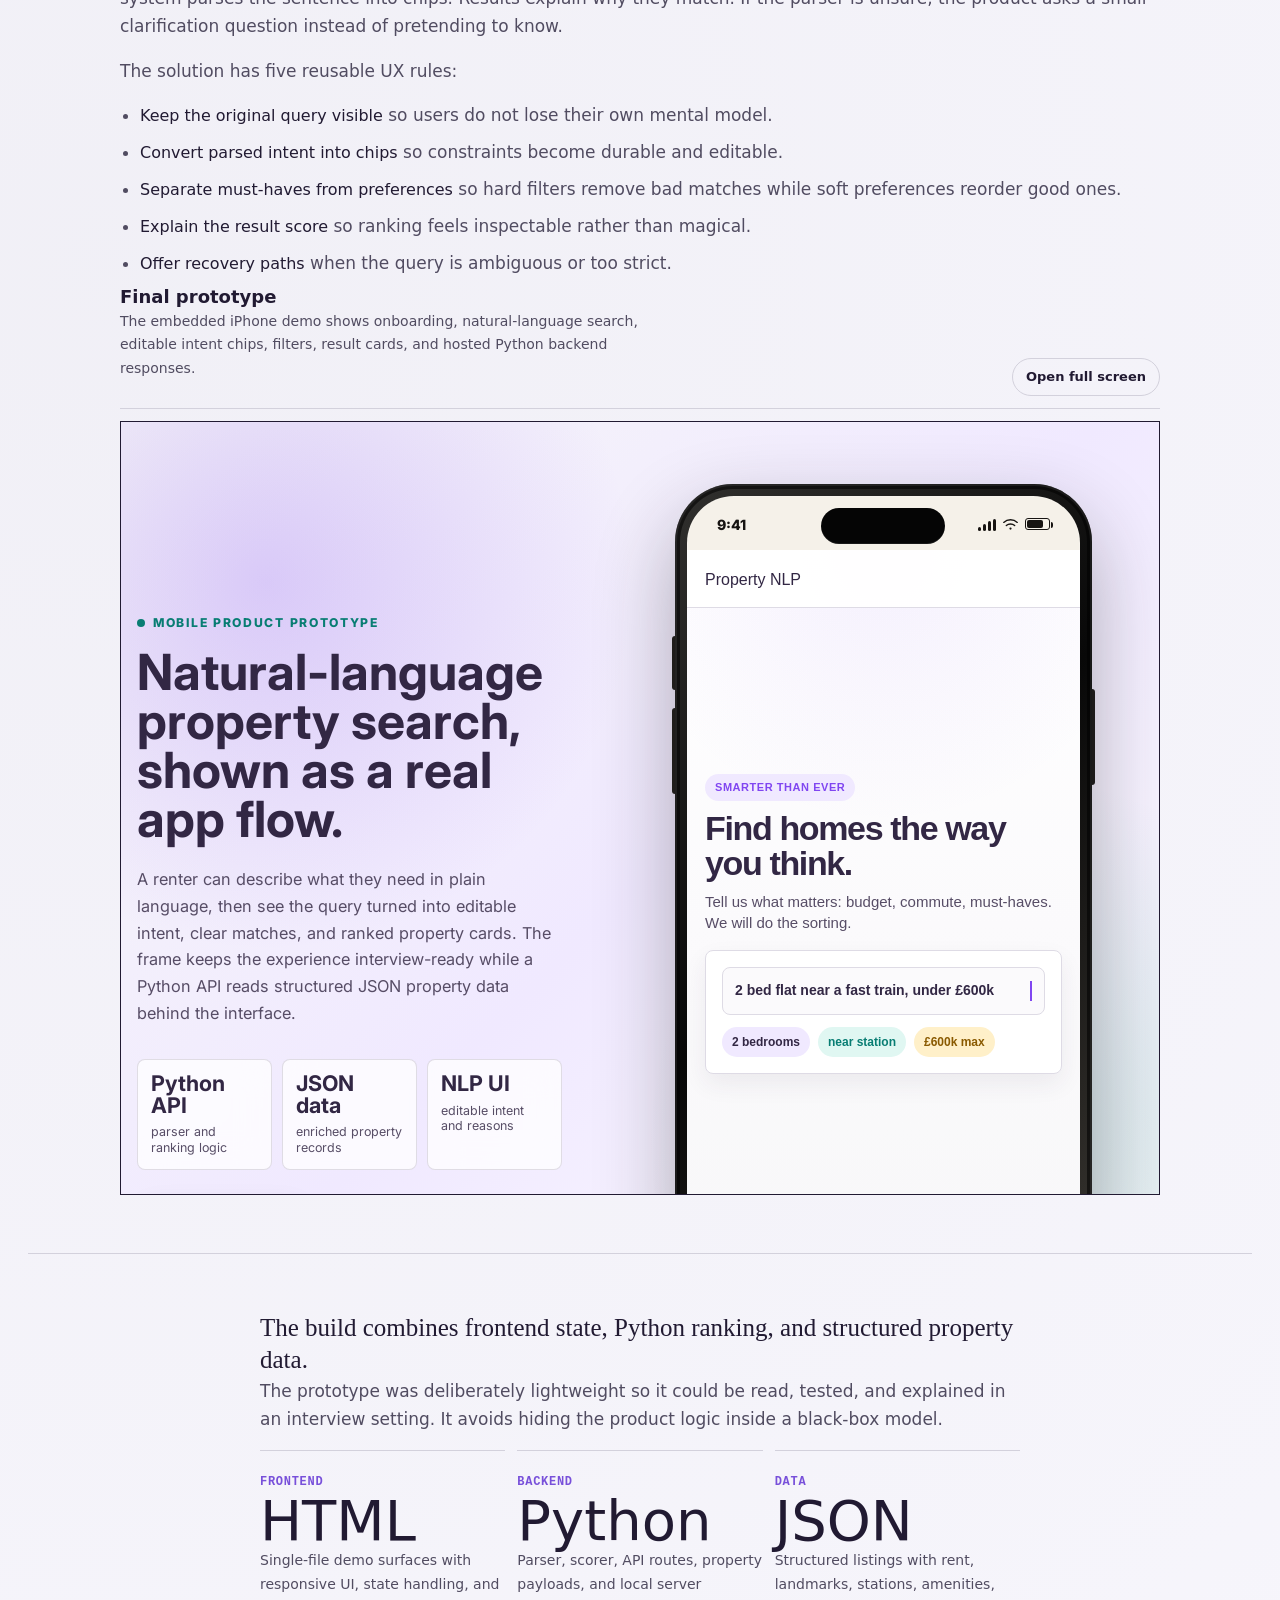
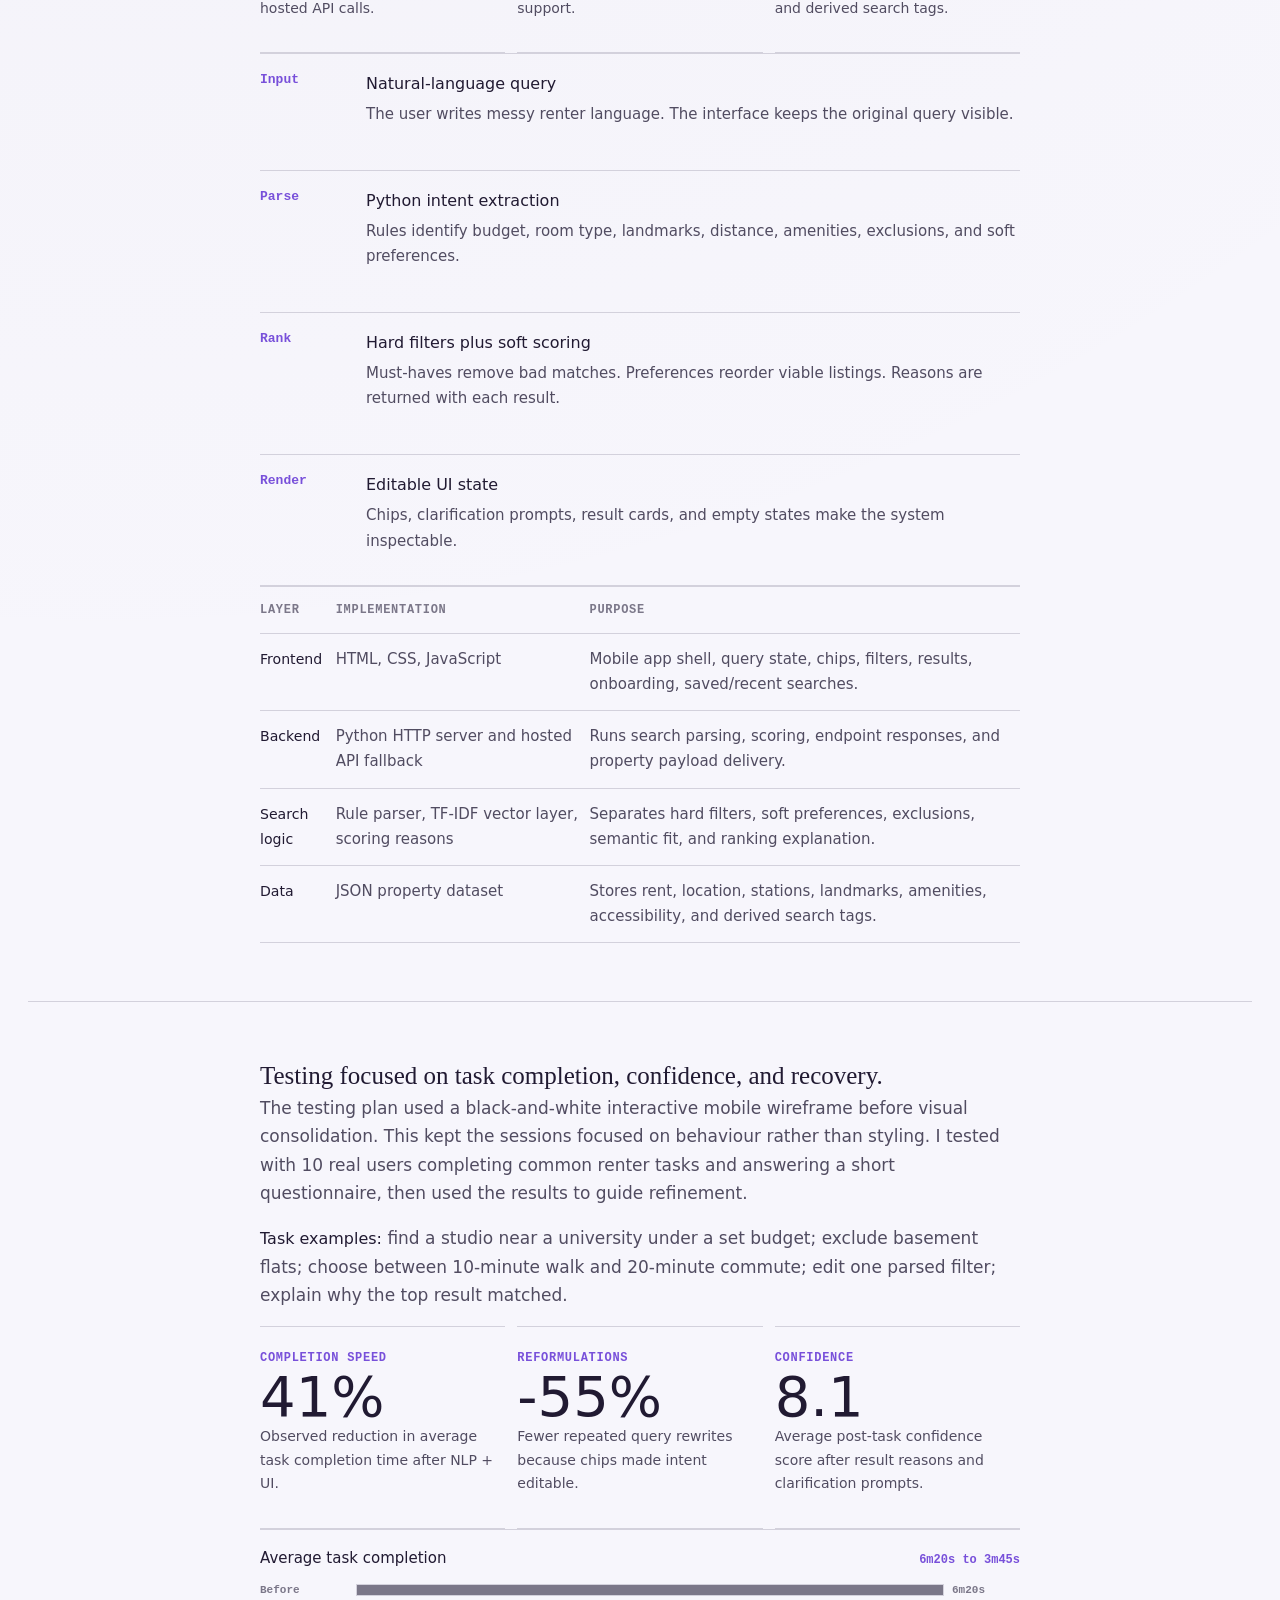
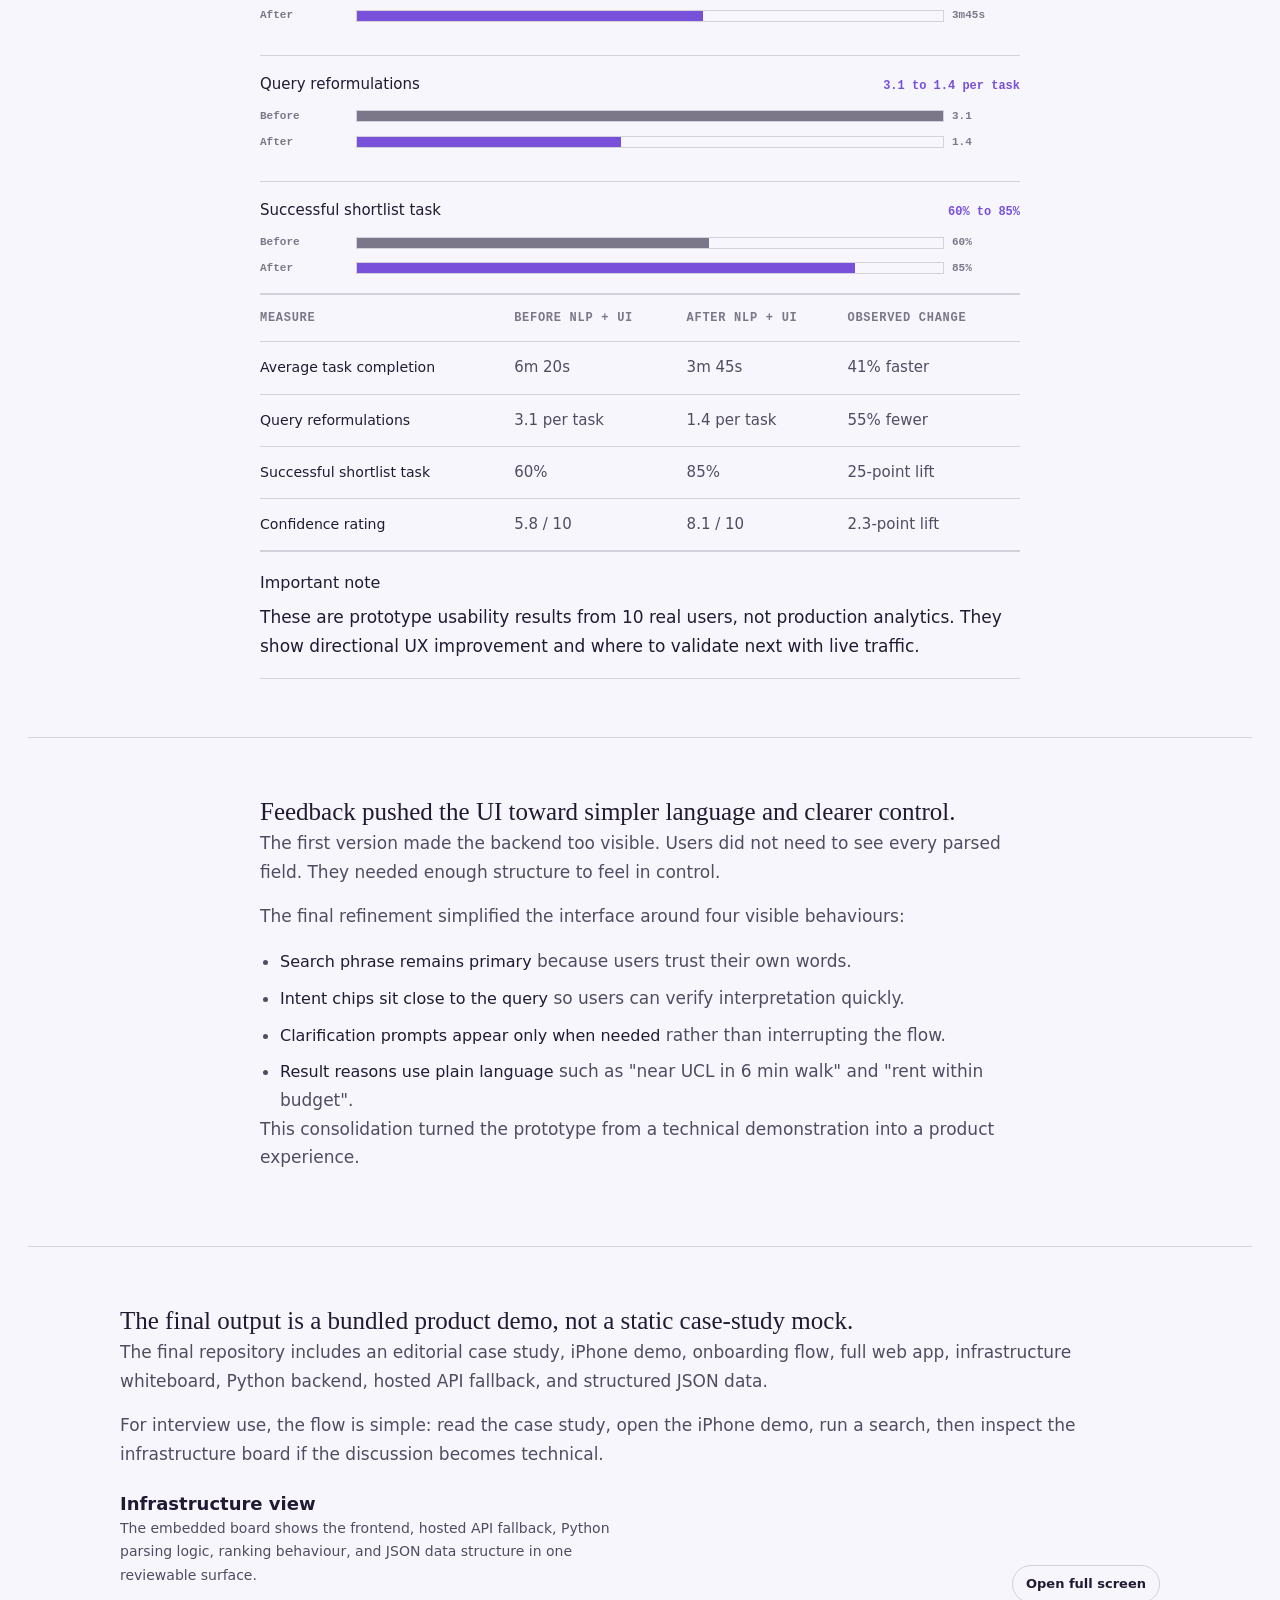
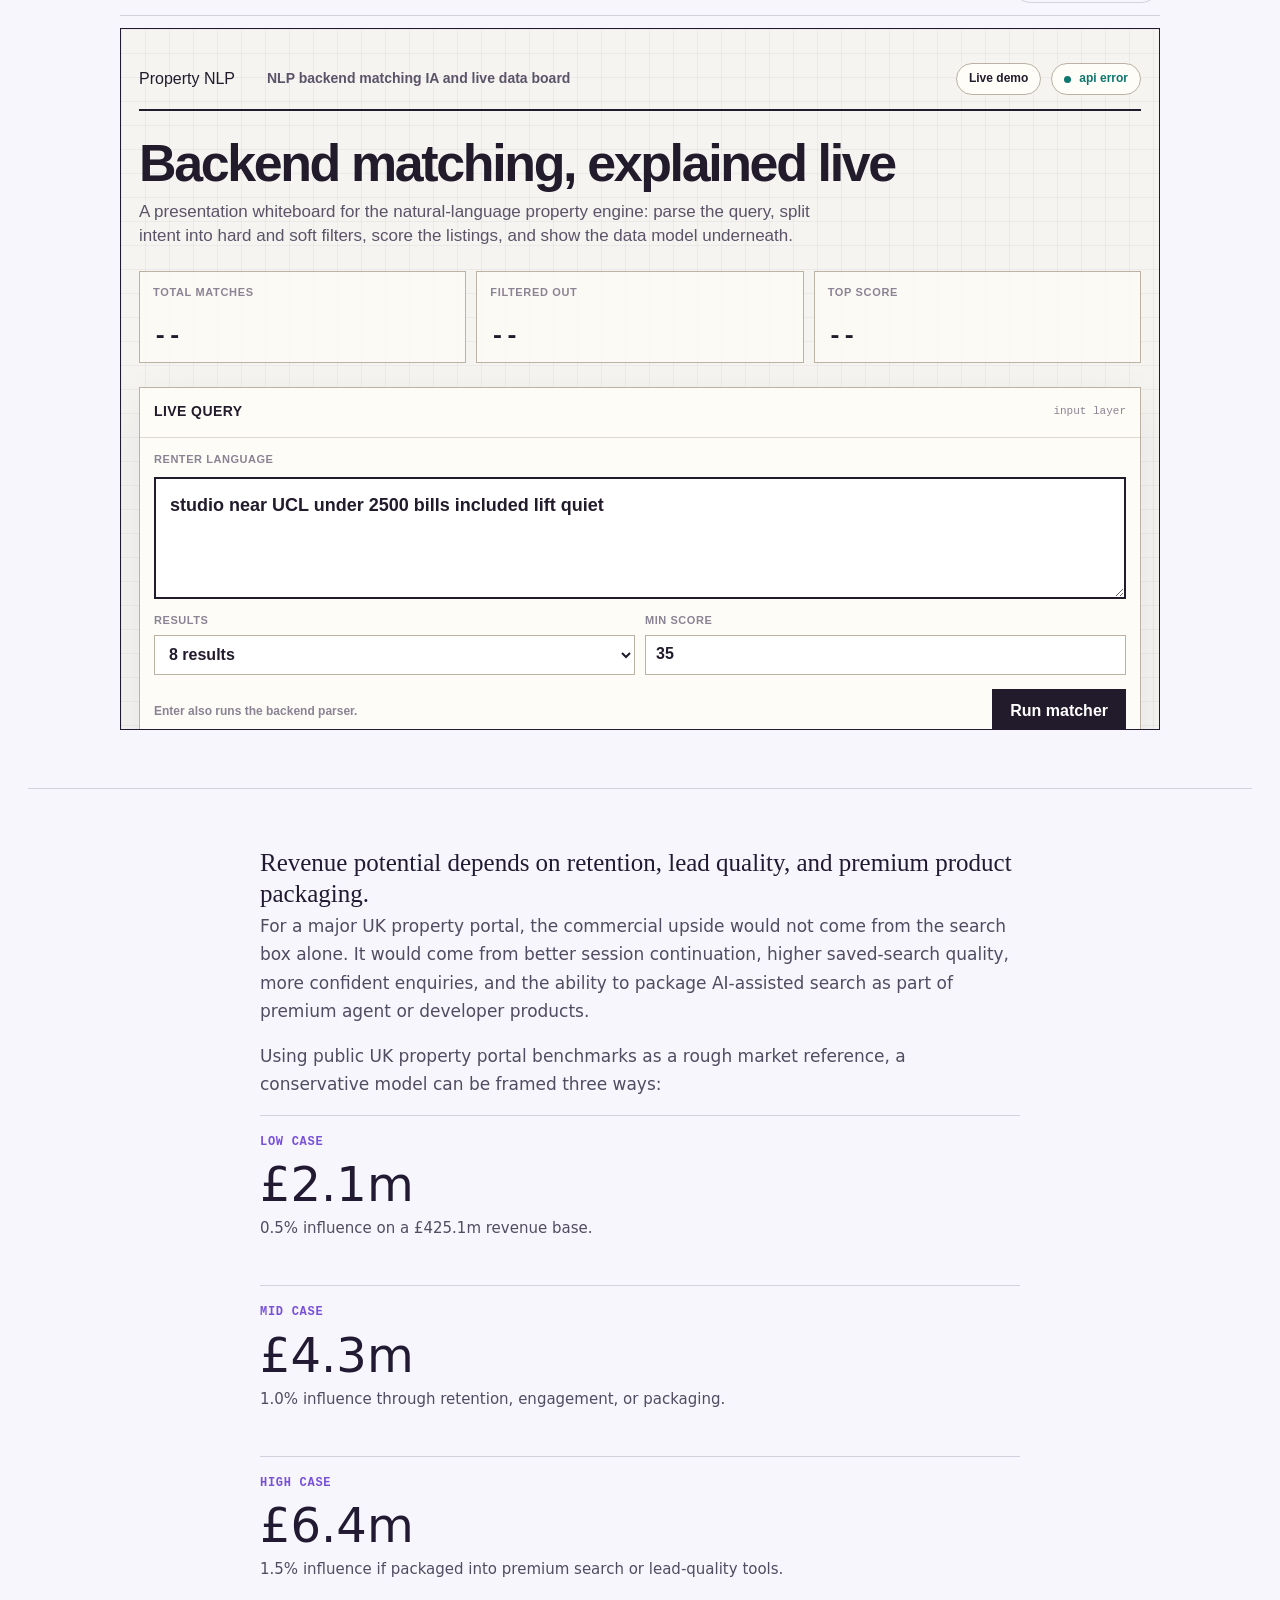
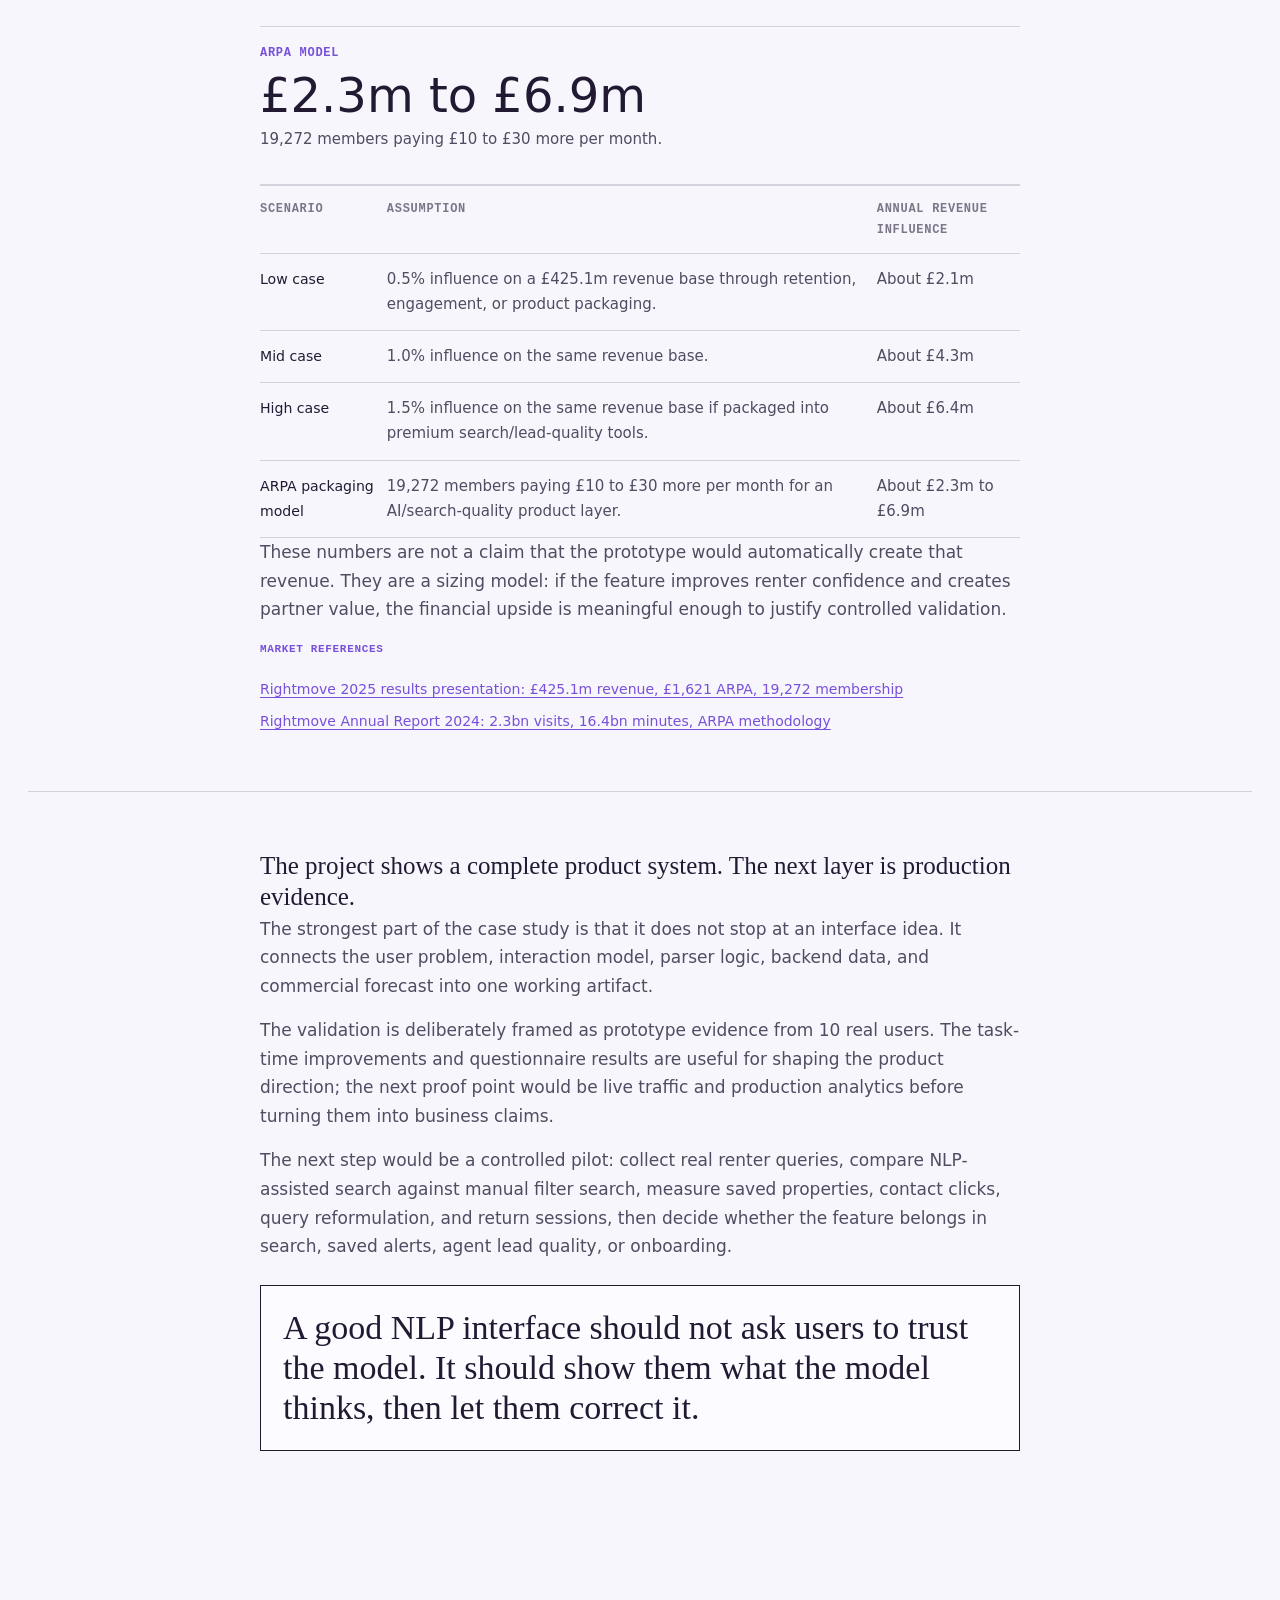
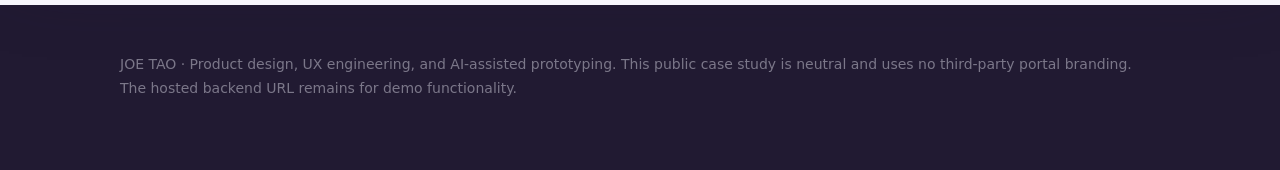
==== commit e666fc6f: "Align case study style with portfolio reference" ====
--- a/index.html
+++ b/index.html
@@ -32,14 +32,11 @@
 
     body {
       margin: 0;
-      background:
-        linear-gradient(90deg, rgba(128, 70, 241, 0.045) 0 1px, transparent 1px),
-        linear-gradient(rgba(128, 70, 241, 0.035) 0 1px, transparent 1px),
-        var(--paper);
-      background-size: 30px 30px;
+      background: var(--ink);
       color: var(--ink);
       font-family: var(--sans);
-      line-height: 1.58;
+      font-size: 17px;
+      line-height: 1.68;
       letter-spacing: 0;
     }
 
@@ -49,13 +46,15 @@
     }
 
     .topbar {
-      position: sticky;
+      position: fixed;
       top: 0;
+      left: 0;
+      right: 0;
       z-index: 20;
       min-height: 66px;
       padding: 0 clamp(18px, 4vw, 52px);
-      border-bottom: 1px solid var(--line);
-      background: color-mix(in oklch, var(--paper) 92%, transparent);
+      border-bottom: 1px solid color-mix(in oklch, var(--sheet) 18%, transparent);
+      background: color-mix(in oklch, var(--ink) 72%, transparent);
       backdrop-filter: blur(14px);
       display: flex;
       align-items: center;
@@ -68,15 +67,16 @@
       align-items: center;
       gap: 10px;
       font-weight: 860;
+      color: var(--sheet);
     }
 
     .brand-mark {
       width: 30px;
       height: 30px;
-      border: 2px solid var(--ink);
+      border: 1px solid color-mix(in oklch, var(--sheet) 45%, transparent);
       display: grid;
       place-items: center;
-      color: var(--accent);
+      color: var(--sheet);
       font-family: var(--mono);
       font-size: 13px;
     }
@@ -97,8 +97,8 @@
       display: inline-flex;
       align-items: center;
       justify-content: center;
-      background: var(--sheet);
-      color: var(--ink);
+      background: color-mix(in oklch, var(--sheet) 10%, transparent);
+      color: var(--sheet);
       font-size: 13px;
       font-weight: 760;
     }
@@ -110,13 +110,38 @@
     }
 
     main {
-      width: min(1040px, calc(100% - 36px));
-      margin: 0 auto;
+      width: 100%;
+      margin: 0;
     }
 
     .hero {
-      padding: clamp(54px, 9vw, 108px) 0 46px;
+      position: fixed;
+      inset: 0;
+      z-index: 0;
+      min-height: 100svh;
+      padding: clamp(86px, 10vw, 132px) clamp(24px, 5vw, 64px) clamp(30px, 6vw, 70px);
       border-top: 0;
+      background:
+        radial-gradient(circle at 82% 14%, color-mix(in oklch, var(--accent) 34%, transparent), transparent 34%),
+        radial-gradient(circle at 18% 88%, color-mix(in oklch, var(--accent-soft) 14%, transparent), transparent 34%),
+        linear-gradient(135deg, color-mix(in oklch, var(--ink) 92%, black), var(--ink));
+      color: var(--sheet);
+      display: flex;
+      flex-direction: column;
+      justify-content: flex-end;
+      overflow: hidden;
+      isolation: isolate;
+    }
+
+    .hero::after {
+      content: "";
+      position: absolute;
+      inset: 0;
+      z-index: -1;
+      pointer-events: none;
+      background:
+        linear-gradient(180deg, transparent 38%, color-mix(in oklch, var(--ink) 86%, transparent) 100%),
+        radial-gradient(circle at 52% 116%, color-mix(in oklch, var(--sheet) 14%, transparent), transparent 36%);
     }
 
     .eyebrow,
@@ -125,34 +150,49 @@
       margin: 0 0 12px;
       color: var(--accent);
       font-family: var(--mono);
-      font-size: 12px;
-      font-weight: 860;
-      letter-spacing: 0.08em;
+      font-size: 11px;
+      font-weight: 640;
+      letter-spacing: 0.06em;
       text-transform: uppercase;
     }
 
+    .hero .eyebrow {
+      width: fit-content;
+      padding: 4px 10px;
+      border: 1px solid color-mix(in oklch, var(--sheet) 20%, transparent);
+      border-radius: 999px;
+      background: color-mix(in oklch, var(--sheet) 10%, transparent);
+      color: color-mix(in oklch, var(--sheet) 86%, transparent);
+    }
+
     h1 {
-      max-width: 900px;
+      max-width: 980px;
       margin: 0;
-      font-size: clamp(44px, 7.4vw, 88px);
-      line-height: 0.98;
+      color: var(--sheet);
+      font-family: var(--serif);
+      font-size: clamp(52px, 8.6vw, 112px);
+      line-height: 0.92;
       letter-spacing: 0;
-      font-weight: 870;
+      font-weight: 500;
     }
 
     h2 {
-      max-width: 820px;
-      margin: 0;
-      font-size: clamp(30px, 4.3vw, 52px);
-      line-height: 1.05;
+      max-width: 760px;
+      margin: 0 0 2px;
+      color: var(--ink);
+      font-family: var(--serif);
+      font-size: 25px;
+      line-height: 1.25;
       letter-spacing: 0;
-      font-weight: 830;
+      font-weight: 500;
     }
 
     h3 {
       margin: 0;
-      font-size: 22px;
-      line-height: 1.18;
+      color: var(--ink);
+      font-size: 18px;
+      line-height: 1.35;
+      font-weight: 560;
     }
 
     p {
@@ -161,10 +201,10 @@
 
     .lede {
       max-width: 760px;
-      margin-top: 24px;
-      color: var(--soft);
-      font-size: clamp(18px, 2vw, 22px);
-      line-height: 1.48;
+      margin-top: 22px;
+      color: color-mix(in oklch, var(--sheet) 80%, transparent);
+      font-size: clamp(18px, 2vw, 24px);
+      line-height: 1.55;
     }
 
     .hero-actions {
@@ -177,81 +217,58 @@
     .meta-strip {
       margin-top: 42px;
       display: grid;
-      grid-template-columns: repeat(4, minmax(0, 1fr));
-      gap: 12px;
+      grid-template-columns: repeat(2, minmax(0, 1fr));
+      gap: 18px 28px;
+      max-width: 760px;
+      padding: 22px 0;
+      border-top: 1px solid color-mix(in oklch, var(--sheet) 22%, transparent);
+      border-bottom: 1px solid color-mix(in oklch, var(--sheet) 22%, transparent);
     }
 
     .meta {
-      min-height: 116px;
-      padding: 16px;
-      border: 1px solid var(--line);
-      background: var(--sheet);
-      display: grid;
-      align-content: space-between;
+      min-height: auto;
+      padding: 0;
+      border: 0;
+      background: transparent;
+      display: grid;
+      gap: 4px;
     }
 
     .meta span {
-      color: var(--muted);
+      color: color-mix(in oklch, var(--sheet) 64%, transparent);
       font-family: var(--mono);
       font-size: 12px;
-      font-weight: 840;
+      font-weight: 560;
       letter-spacing: 0.06em;
       text-transform: uppercase;
     }
 
     .meta strong {
       display: block;
-      margin-top: 10px;
-      font-size: 18px;
-      line-height: 1.12;
-      font-weight: 560;
+      margin-top: 0;
+      color: var(--sheet);
+      font-family: var(--mono);
+      font-size: clamp(24px, 4vw, 38px);
+      line-height: 1;
+      font-weight: 600;
     }
 
     section {
-      padding: 72px 0;
+      padding: 58px 0;
       border-top: 1px solid var(--line);
     }
 
     .case-study-shell {
-      display: grid;
-      grid-template-columns: 220px minmax(0, 1fr);
-      gap: clamp(22px, 5vw, 58px);
-      align-items: start;
-    }
-
-    .case-nav {
-      position: sticky;
-      top: 86px;
-      display: grid;
-      align-self: start;
-    }
-
-    .case-nav nav {
-      display: grid;
-      gap: 8px;
-      color: var(--muted);
-      font-size: 13px;
-      font-weight: 720;
-      letter-spacing: 0;
-      text-transform: none;
-    }
-
-    .case-nav nav a {
-      width: fit-content;
-      border-bottom: 1px solid transparent;
-      transition: color 160ms ease, border-color 160ms ease;
-    }
-
-    .case-nav nav a.active {
-      color: var(--accent);
-      font-weight: 760;
-    }
-
-    .case-nav nav a:hover,
-    .case-nav nav a:focus-visible {
-      color: var(--ink);
-      border-bottom-color: var(--ink);
-      outline: 0;
+      position: relative;
+      z-index: 2;
+      width: 100%;
+      margin-top: 100svh;
+      padding: 68px 28px 88px;
+      background:
+        radial-gradient(circle at 88% 0%, color-mix(in oklch, var(--accent) 5%, transparent), transparent 30%),
+        radial-gradient(circle at 8% 35%, color-mix(in oklch, var(--muted) 5%, transparent), transparent 26%),
+        var(--paper);
+      box-shadow: 0 -32px 80px color-mix(in oklch, var(--ink) 24%, transparent);
     }
 
     .article {
@@ -260,18 +277,34 @@
 
     .content {
       max-width: 760px;
-      display: grid;
-      gap: 18px;
+      margin: 0 auto;
+      display: grid;
+      gap: 0;
     }
 
     .article.showcase .content {
       max-width: 1040px;
+    }
+
+    .case-study-shell .button {
+      border-color: var(--line);
+      background: transparent;
+      color: var(--ink);
+    }
+
+    .case-study-shell .button:hover {
+      background: var(--accent-soft);
     }
 
     .content p,
     .content li {
       color: var(--soft);
       font-size: 17px;
+      line-height: 1.68;
+    }
+
+    .content p {
+      margin: 0 0 16px;
     }
 
     .content strong {
@@ -680,6 +713,10 @@
     }
 
     footer {
+      position: relative;
+      z-index: 2;
+      width: min(1040px, calc(100% - 56px));
+      margin: 0 auto;
       padding: 48px 0 70px;
       color: var(--muted);
       font-size: 14px;
@@ -699,7 +736,6 @@
       }
 
       .meta-strip,
-      .case-study-shell,
       .wireframe,
       .number-grid,
       .research-row,
@@ -709,20 +745,15 @@
         grid-template-columns: 1fr;
       }
 
-      .case-nav {
-        position: static;
-      }
-
-      .case-nav nav {
-        display: flex;
-        flex-wrap: wrap;
-        gap: 8px 12px;
+      .case-study-shell {
+        padding-right: 20px;
+        padding-left: 20px;
       }
     }
 
     @media (max-width: 560px) {
       main {
-        width: min(100% - 24px, 1040px);
+        width: 100%;
       }
 
       section {
@@ -774,22 +805,6 @@
     </section>
 
     <div class="case-study-shell">
-      <aside class="case-nav">
-        <nav aria-label="Case study sections">
-          <a class="active" href="#problem">01 Problem</a>
-          <a href="#research">02 Research</a>
-          <a href="#root-cause">03 Root cause</a>
-          <a href="#solution">04 Solution</a>
-          <a href="#tech-stack">05 Tech stack</a>
-          <a href="#testing">06 Testing</a>
-          <a href="#refinement">07 Refinement</a>
-          <a href="#output">08 Output</a>
-          <a href="#forecast">09 Forecast</a>
-          <a href="#reflection">10 Reflection</a>
-        </nav>
-      </aside>
-
-      <div class="case-study-content">
         <section id="problem" class="article">
       <div class="content">
         <h2>The problem was not search volume. It was search confidence.</h2>
@@ -1140,39 +1155,11 @@
       </div>
     </section>
 
-      </div>
     </div>
 
     <footer>
       <p>JOE TAO · Product design, UX engineering, and AI-assisted prototyping. This public case study is neutral and uses no third-party portal branding. The hosted backend URL remains for demo functionality.</p>
     </footer>
   </main>
-  <script>
-    const caseNavLinks = [...document.querySelectorAll('.case-nav a')];
-    const caseSections = caseNavLinks
-      .map((link) => document.querySelector(link.getAttribute('href')))
-      .filter(Boolean);
-
-    const setActiveCaseSection = (id) => {
-      caseNavLinks.forEach((link) => {
-        link.classList.toggle('active', link.getAttribute('href') === `#${id}`);
-      });
-    };
-
-    const caseSectionObserver = new IntersectionObserver((entries) => {
-      const visible = entries
-        .filter((entry) => entry.isIntersecting)
-        .sort((a, b) => b.intersectionRatio - a.intersectionRatio)[0];
-
-      if (visible) {
-        setActiveCaseSection(visible.target.id);
-      }
-    }, {
-      rootMargin: '-30% 0px -55% 0px',
-      threshold: [0.05, 0.2, 0.5]
-    });
-
-    caseSections.forEach((section) => caseSectionObserver.observe(section));
-  </script>
 </body>
 </html>
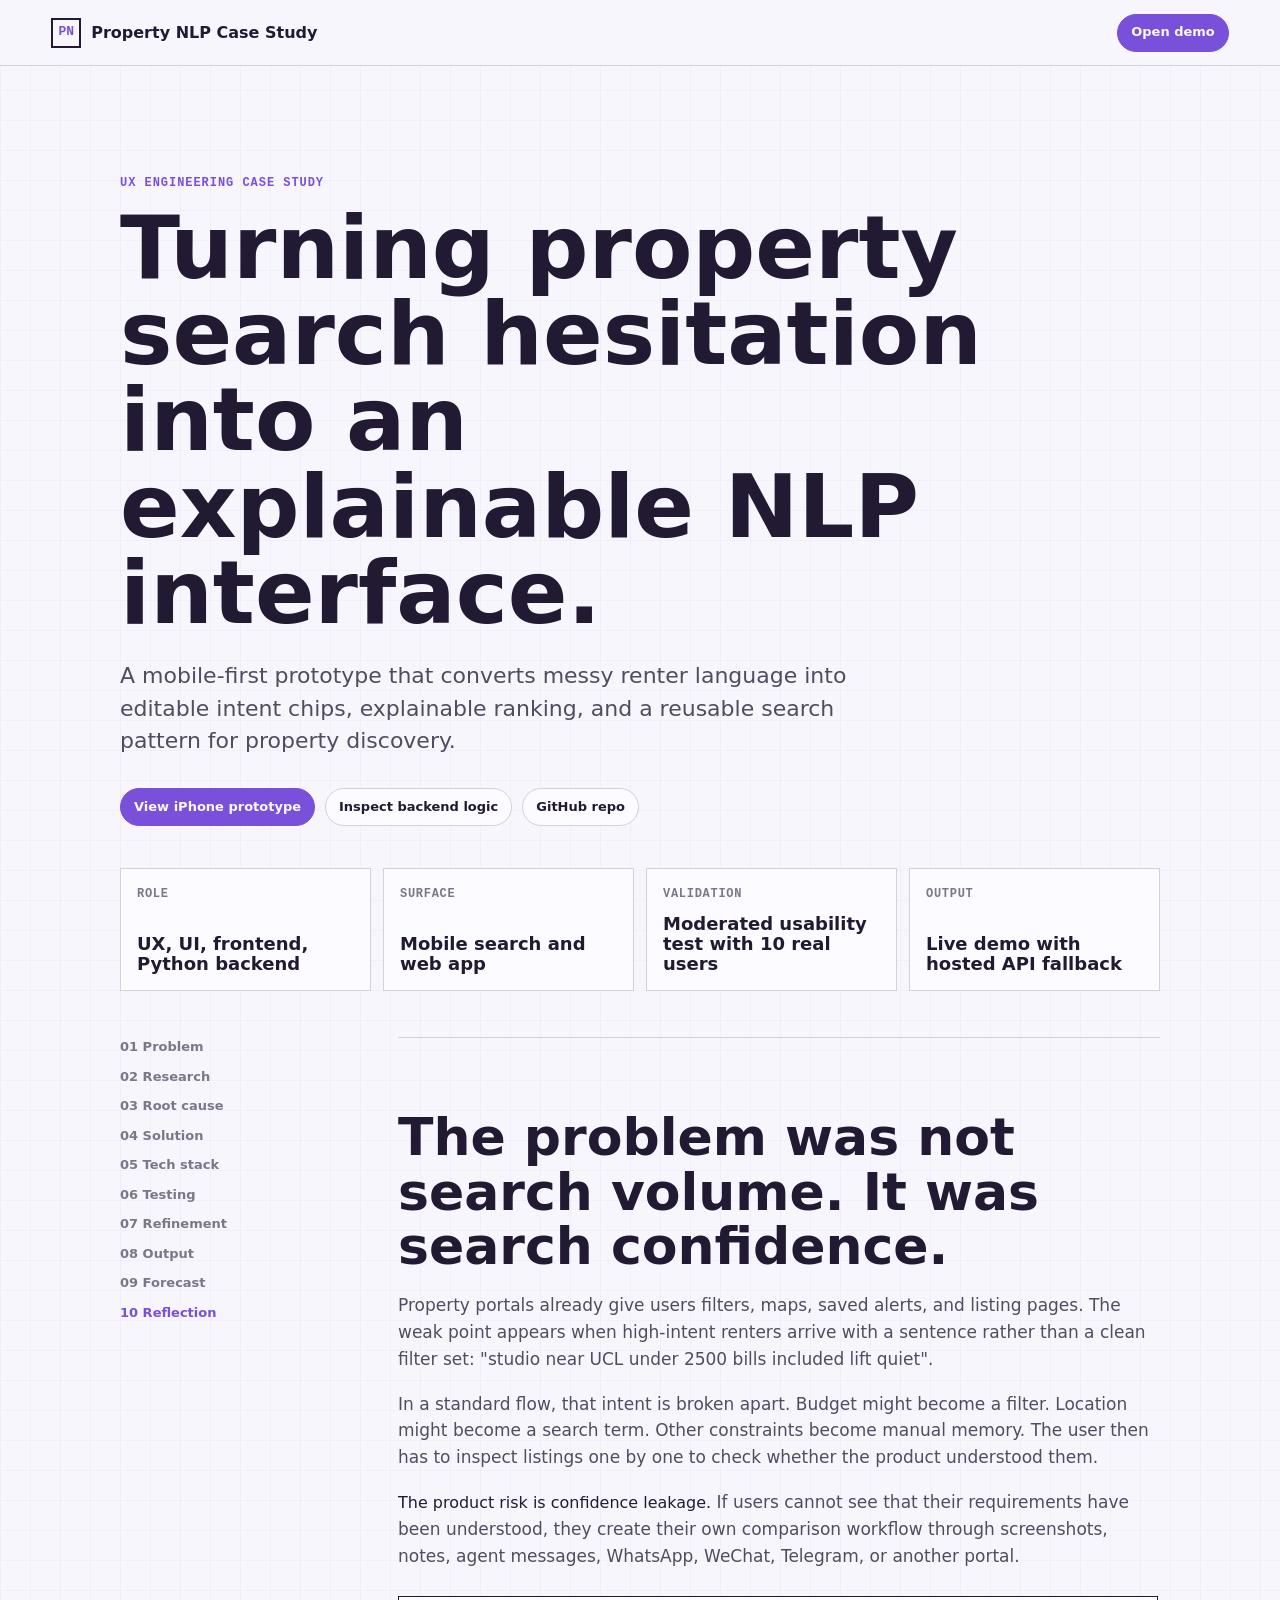
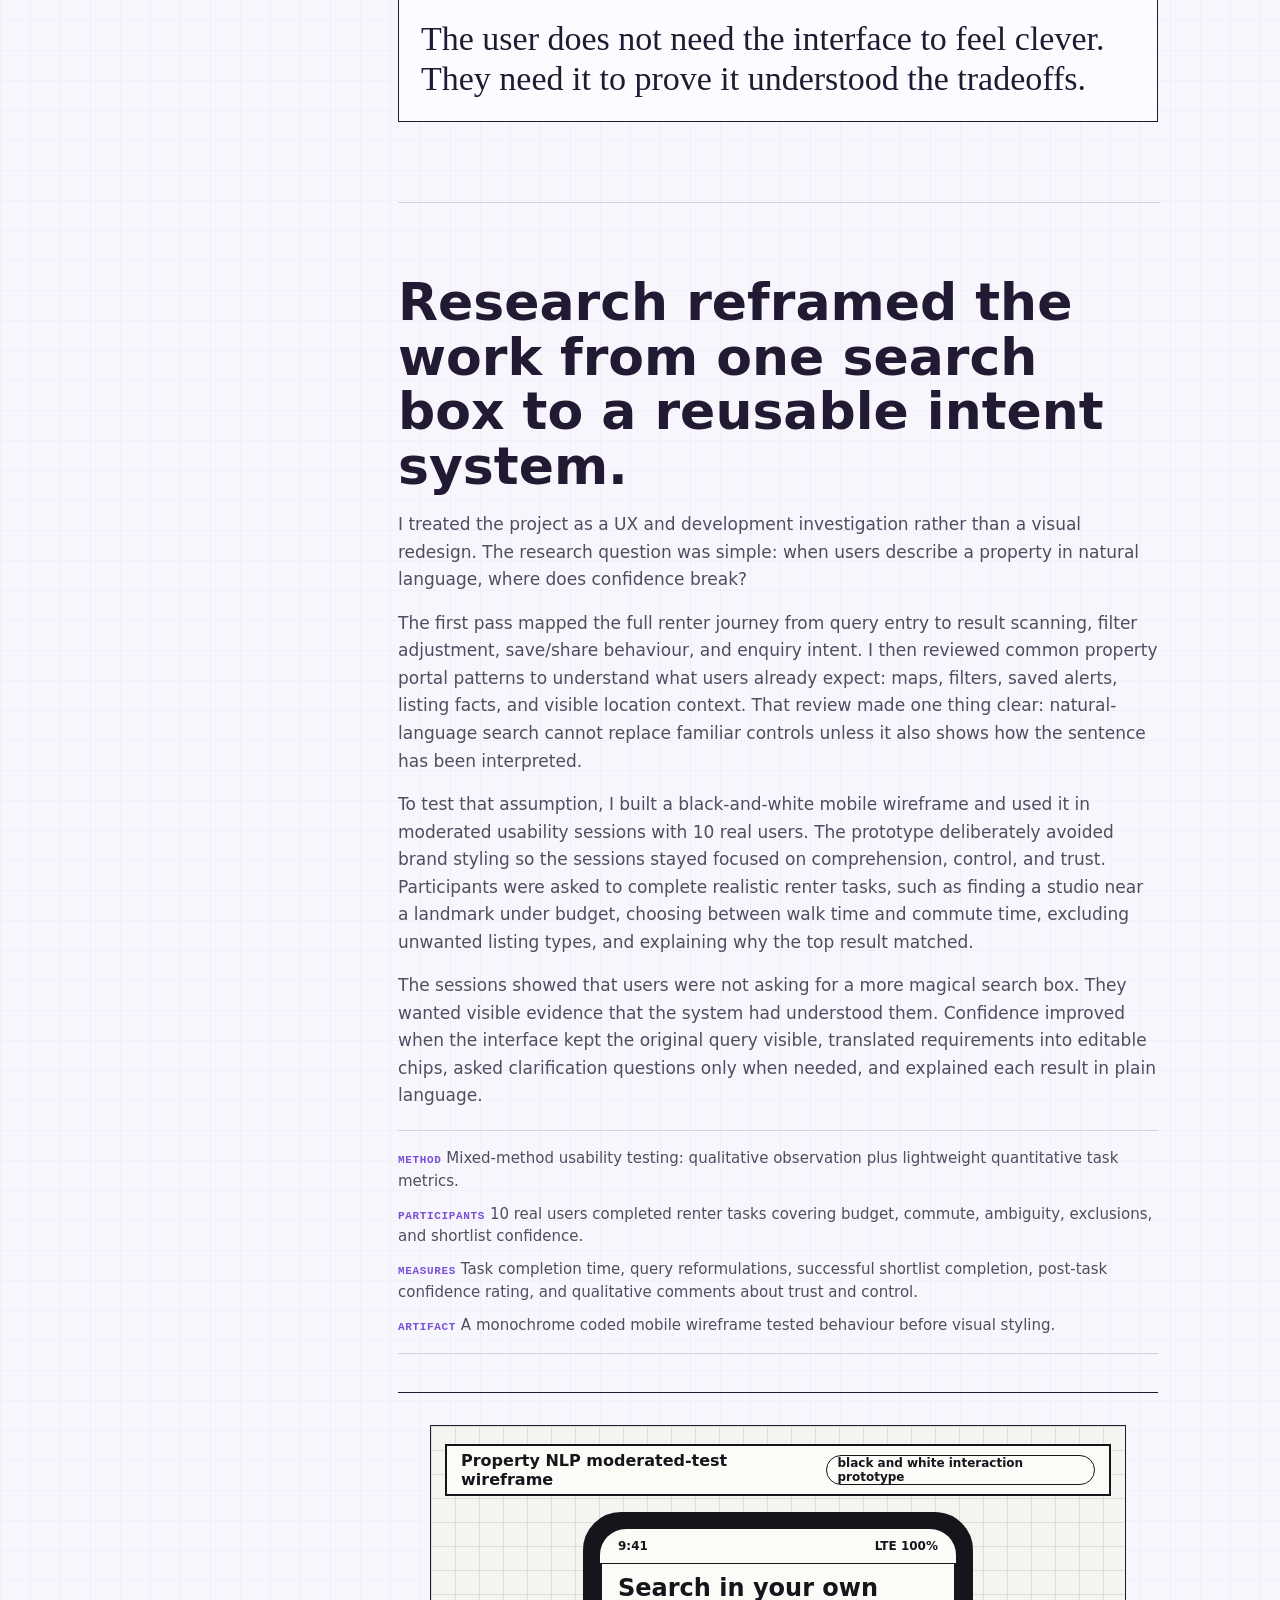
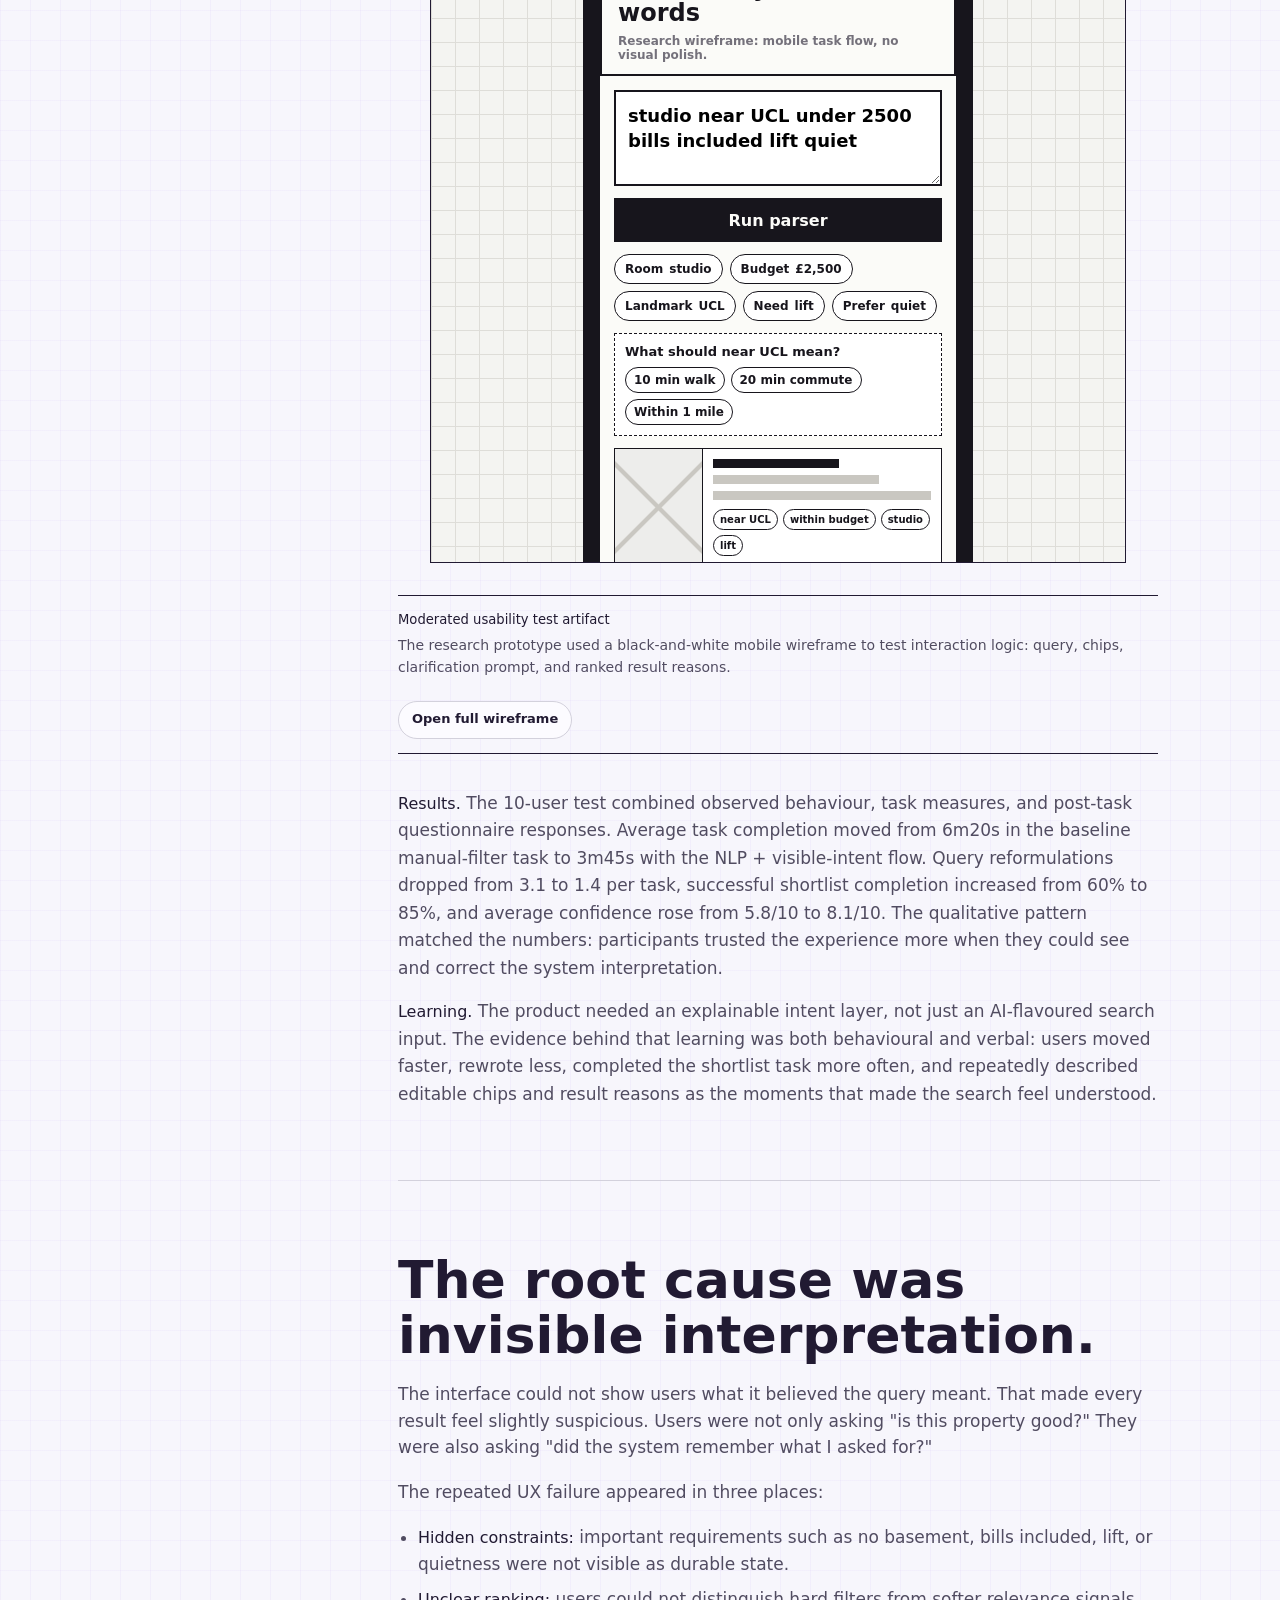
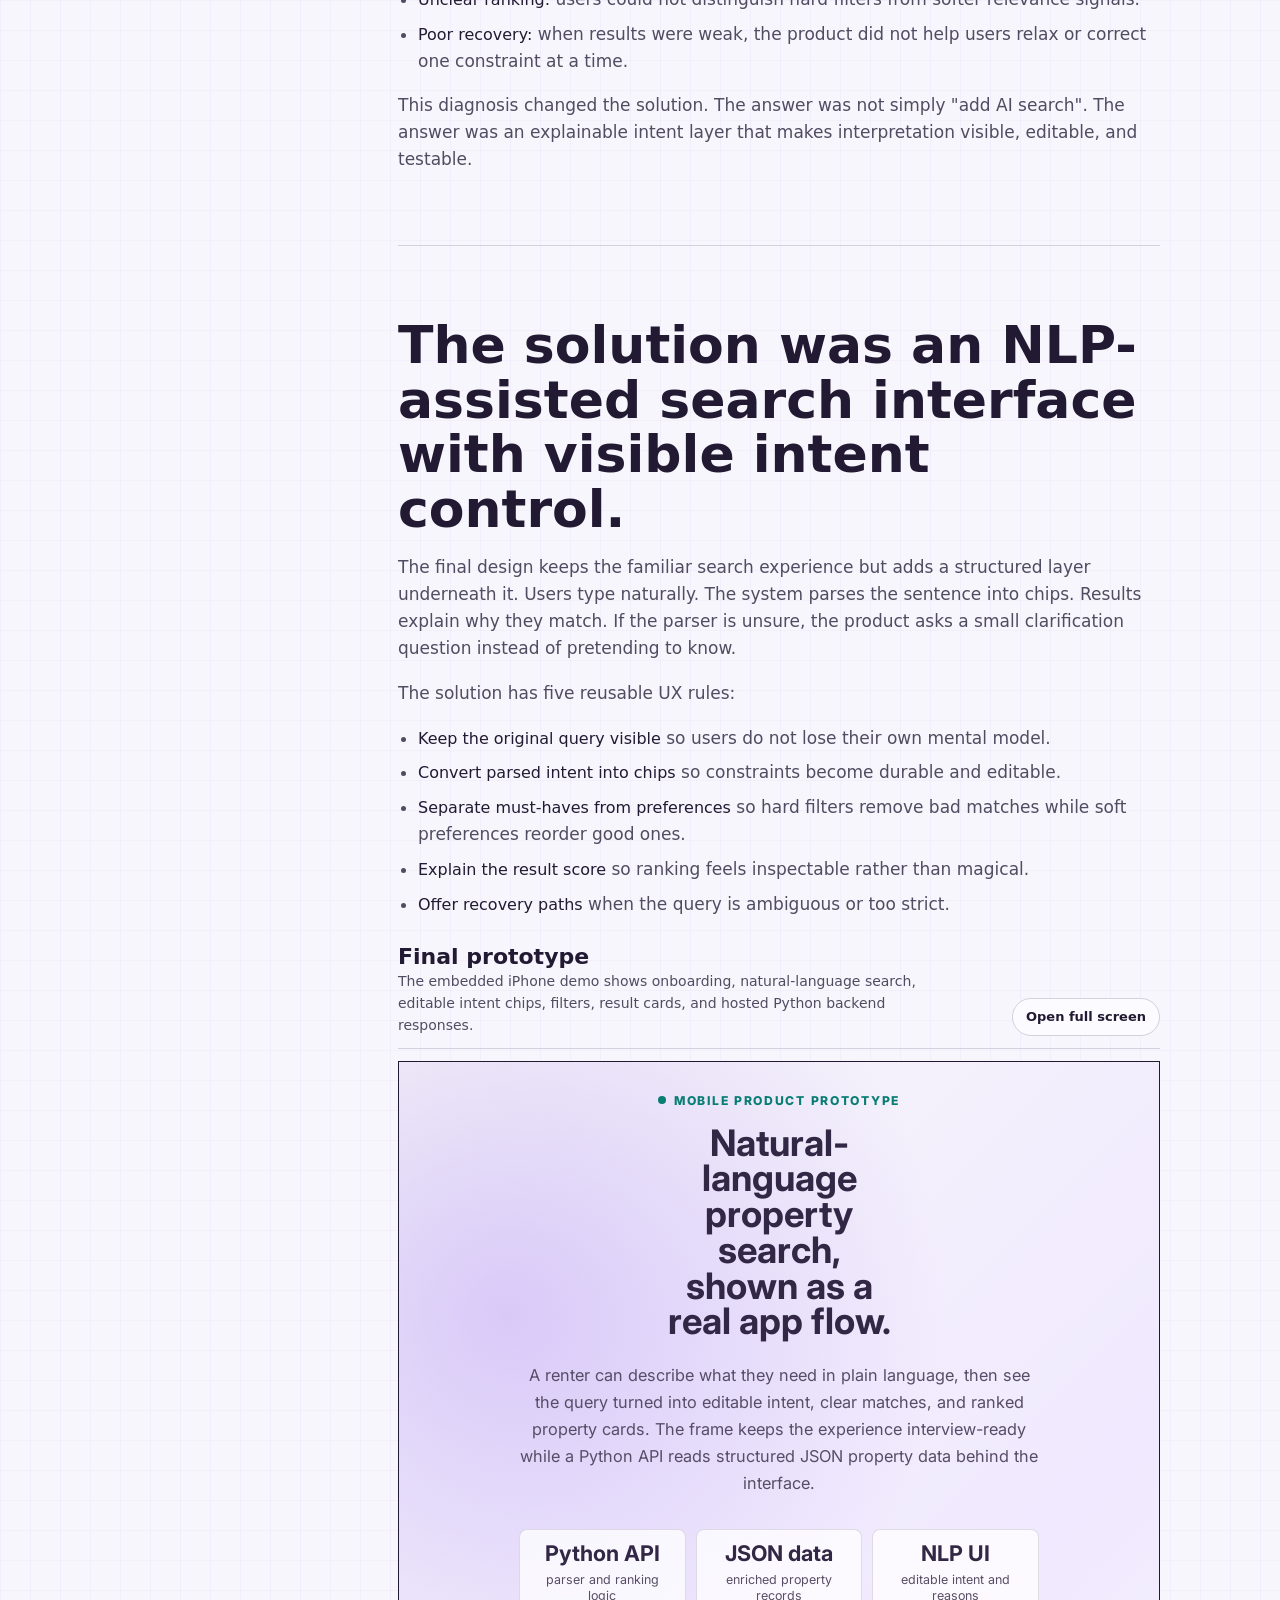
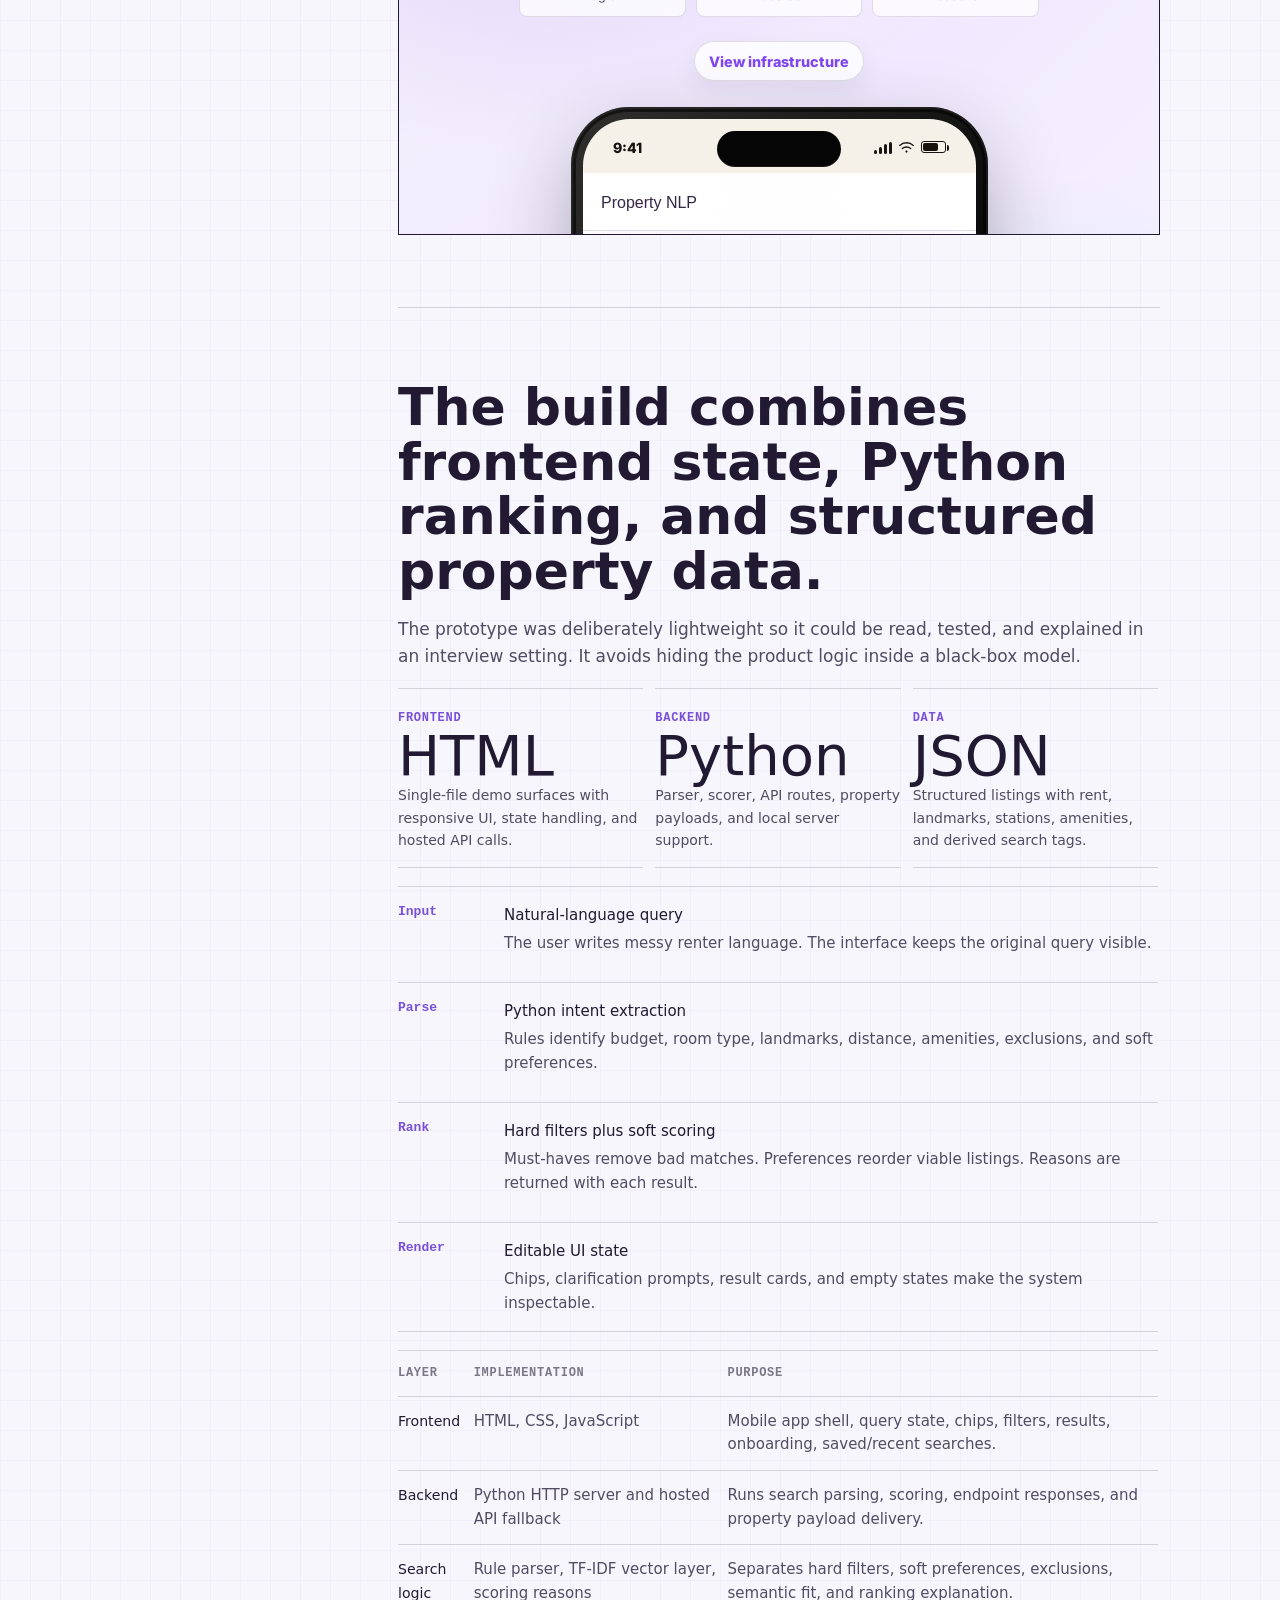
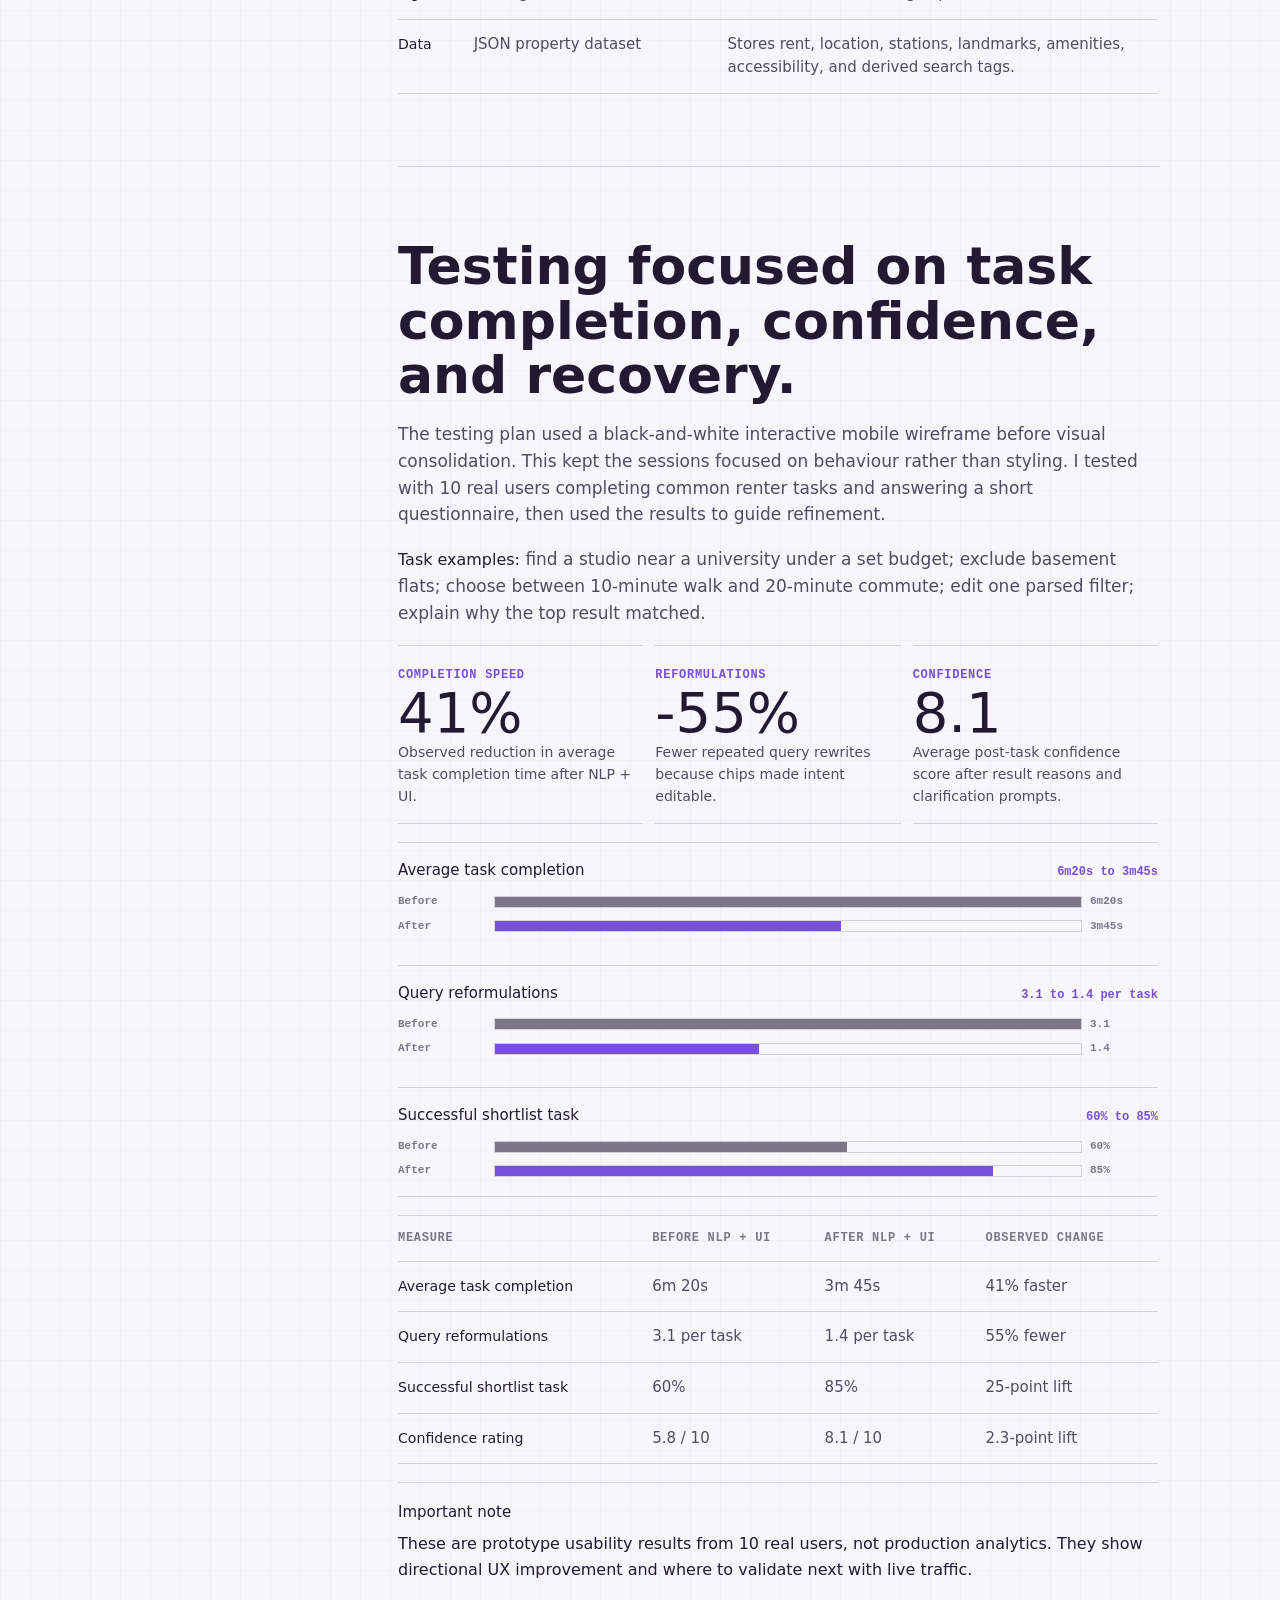
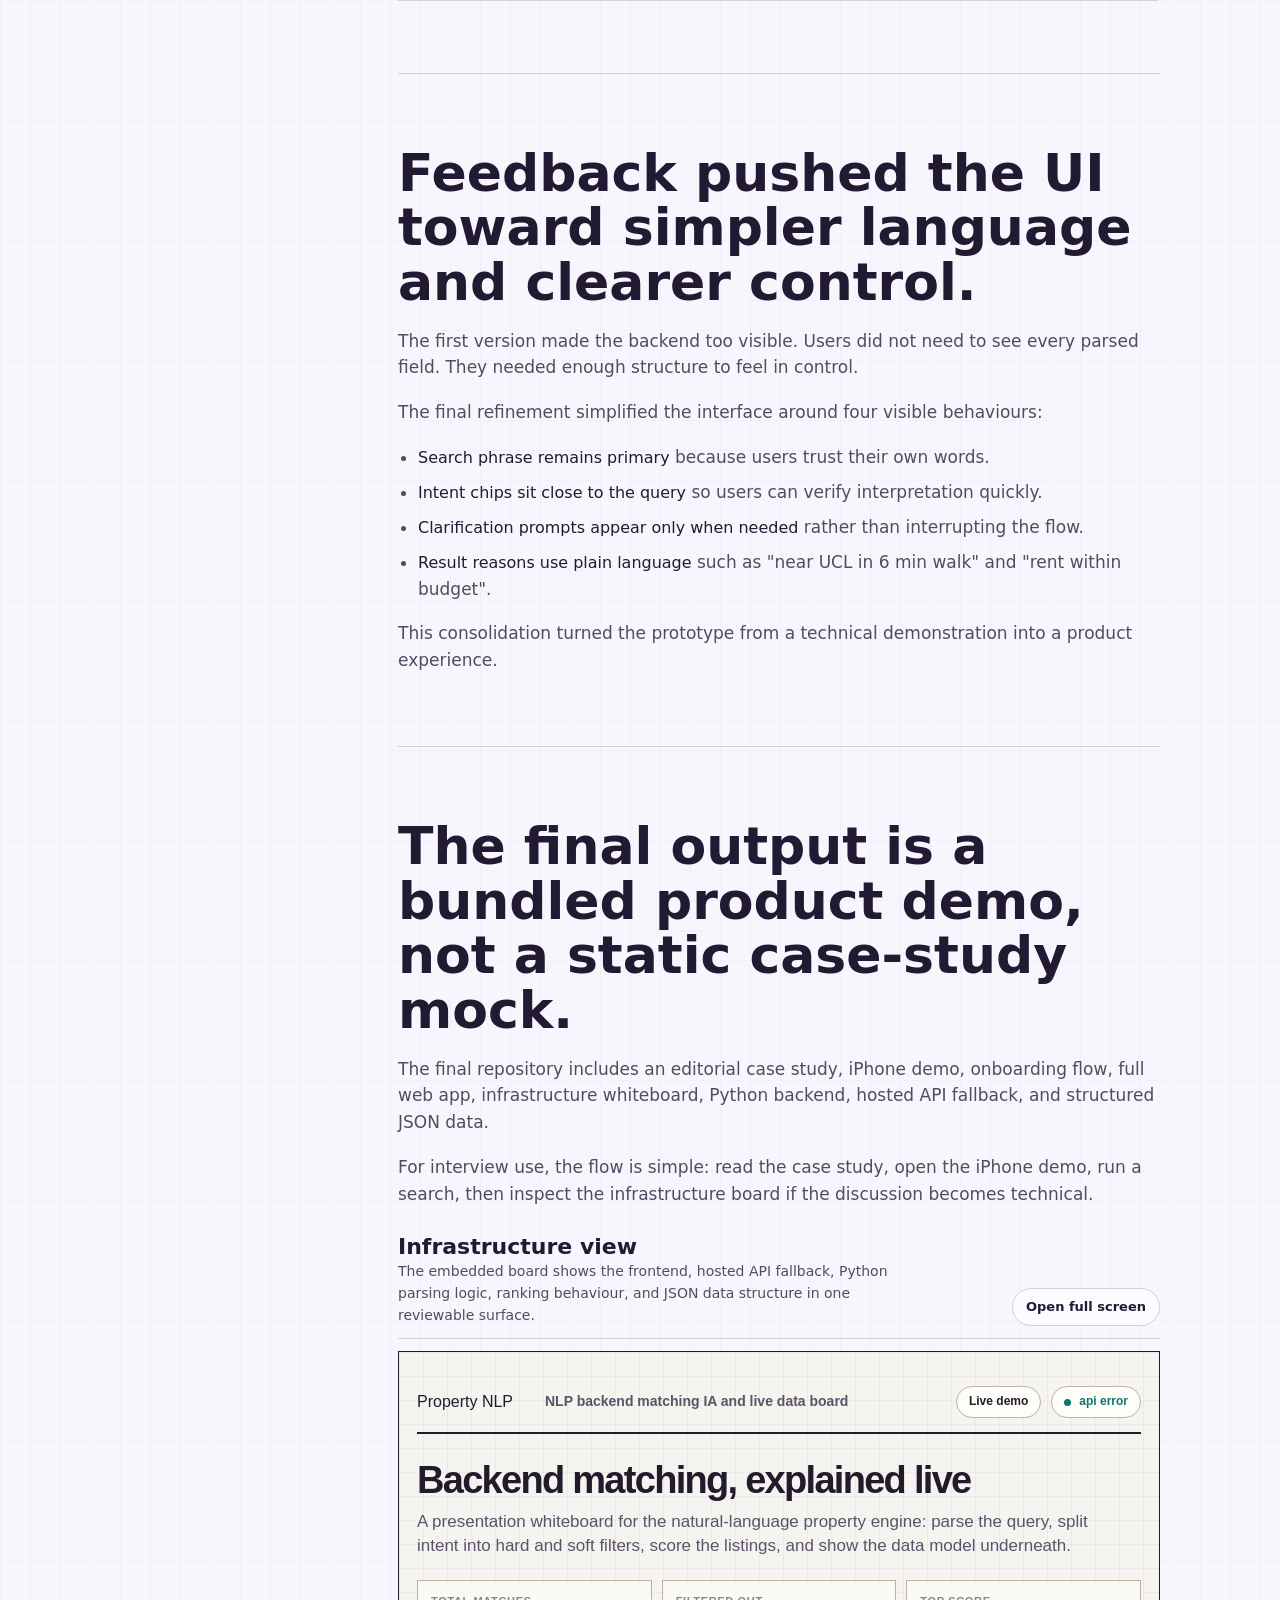
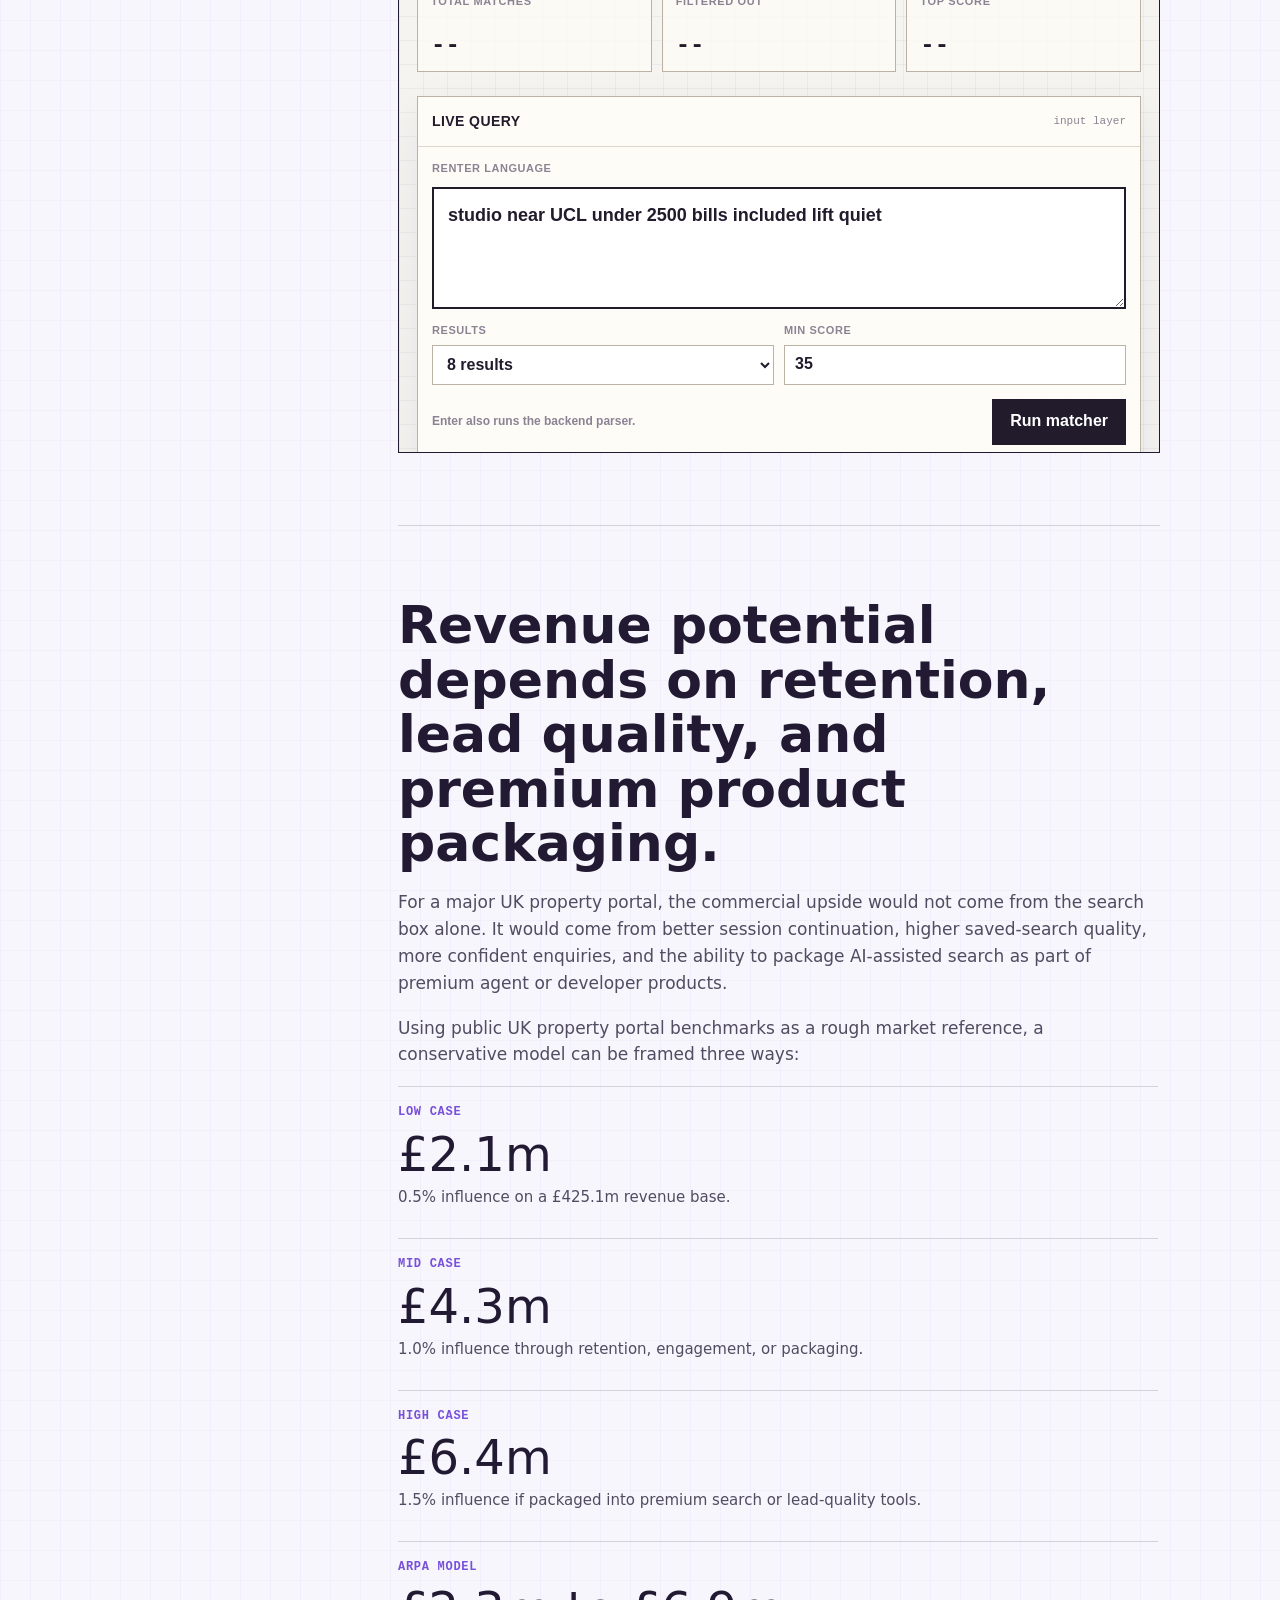
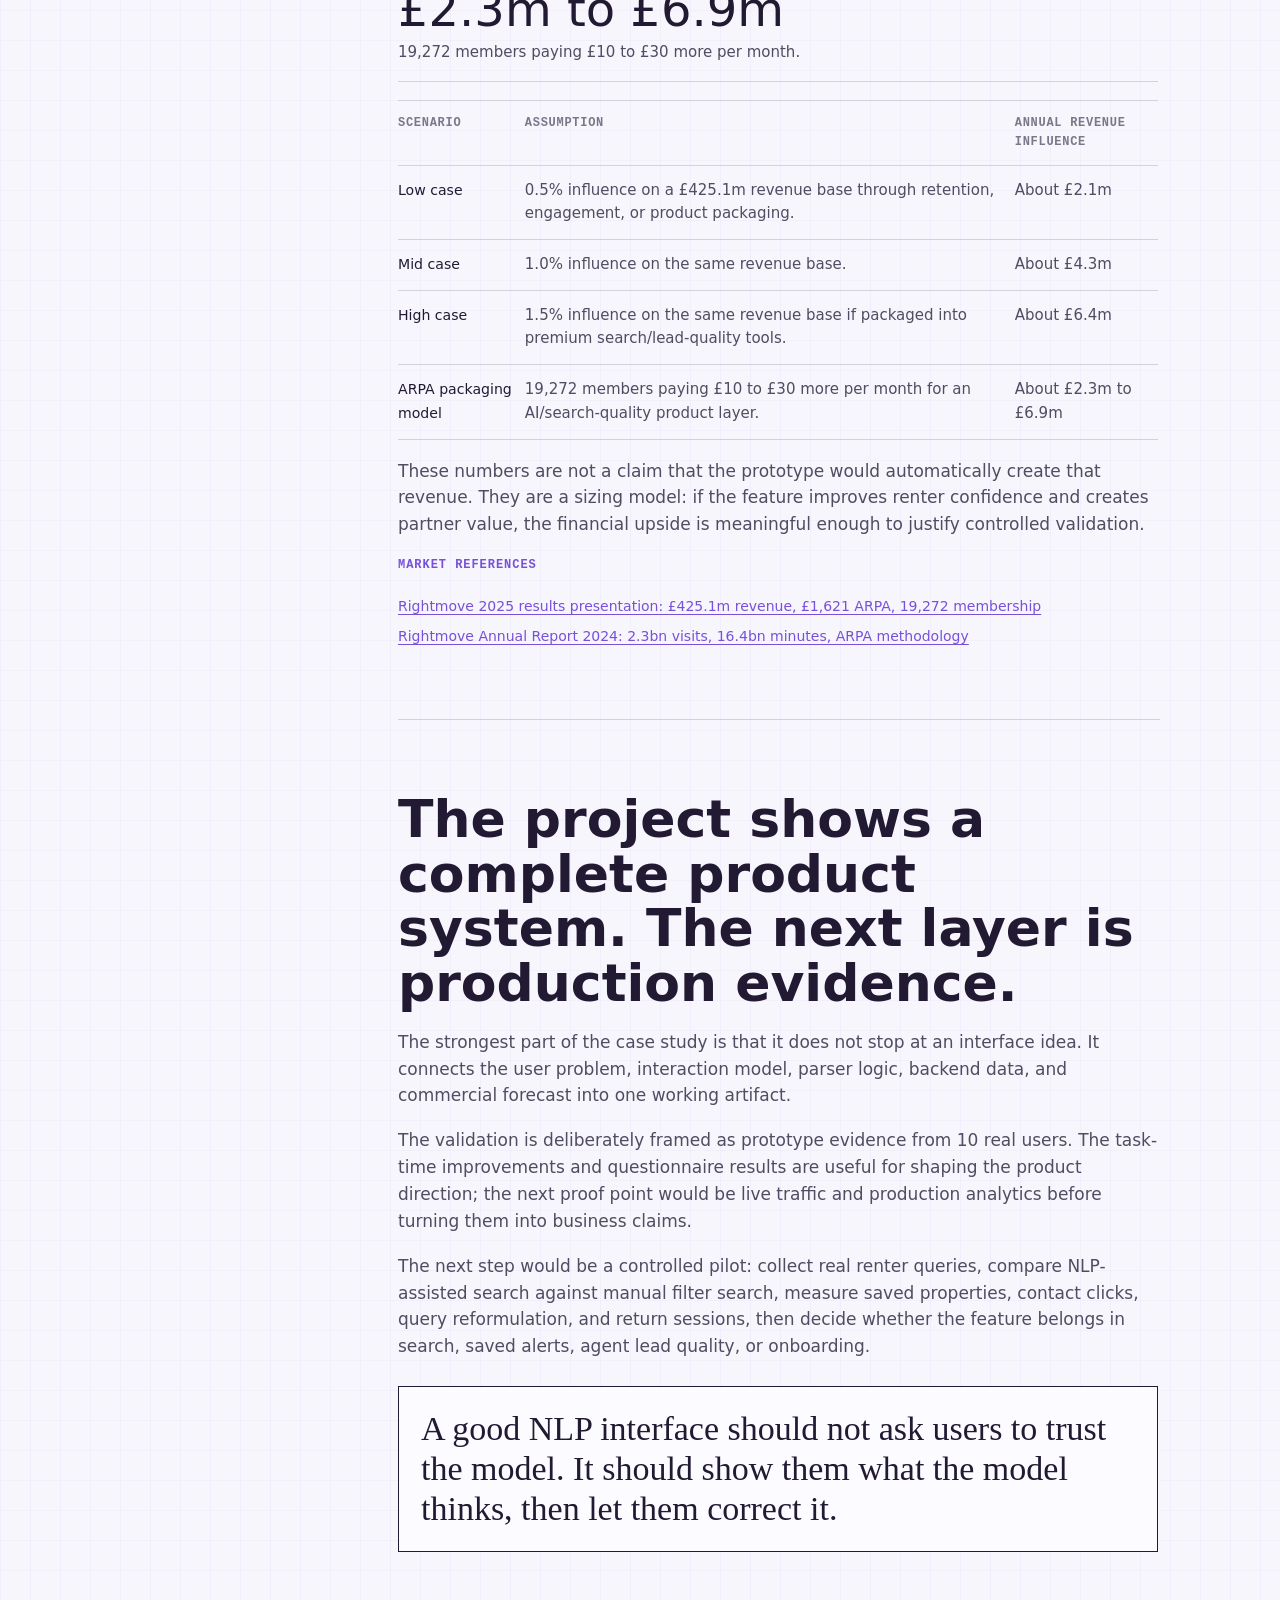
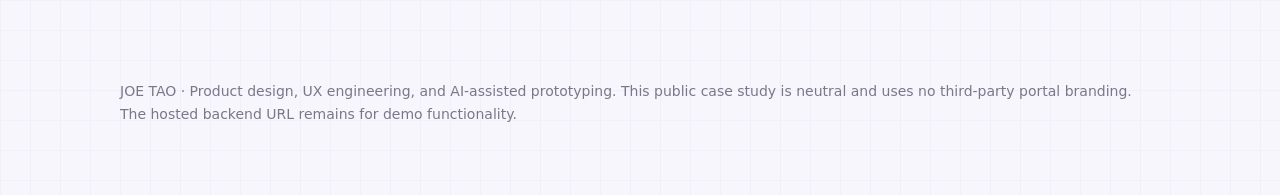
==== commit cba23fea: "Revert "Align case study style with portfolio reference" This reverts commit e666fc6ffd5994c8ef5ac3a" ====
--- a/index.html
+++ b/index.html
@@ -32,11 +32,14 @@
 
     body {
       margin: 0;
-      background: var(--ink);
+      background:
+        linear-gradient(90deg, rgba(128, 70, 241, 0.045) 0 1px, transparent 1px),
+        linear-gradient(rgba(128, 70, 241, 0.035) 0 1px, transparent 1px),
+        var(--paper);
+      background-size: 30px 30px;
       color: var(--ink);
       font-family: var(--sans);
-      font-size: 17px;
-      line-height: 1.68;
+      line-height: 1.58;
       letter-spacing: 0;
     }
 
@@ -46,15 +49,13 @@
     }
 
     .topbar {
-      position: fixed;
+      position: sticky;
       top: 0;
-      left: 0;
-      right: 0;
       z-index: 20;
       min-height: 66px;
       padding: 0 clamp(18px, 4vw, 52px);
-      border-bottom: 1px solid color-mix(in oklch, var(--sheet) 18%, transparent);
-      background: color-mix(in oklch, var(--ink) 72%, transparent);
+      border-bottom: 1px solid var(--line);
+      background: color-mix(in oklch, var(--paper) 92%, transparent);
       backdrop-filter: blur(14px);
       display: flex;
       align-items: center;
@@ -67,16 +68,15 @@
       align-items: center;
       gap: 10px;
       font-weight: 860;
-      color: var(--sheet);
     }
 
     .brand-mark {
       width: 30px;
       height: 30px;
-      border: 1px solid color-mix(in oklch, var(--sheet) 45%, transparent);
+      border: 2px solid var(--ink);
       display: grid;
       place-items: center;
-      color: var(--sheet);
+      color: var(--accent);
       font-family: var(--mono);
       font-size: 13px;
     }
@@ -97,8 +97,8 @@
       display: inline-flex;
       align-items: center;
       justify-content: center;
-      background: color-mix(in oklch, var(--sheet) 10%, transparent);
-      color: var(--sheet);
+      background: var(--sheet);
+      color: var(--ink);
       font-size: 13px;
       font-weight: 760;
     }
@@ -110,38 +110,13 @@
     }
 
     main {
-      width: 100%;
-      margin: 0;
+      width: min(1040px, calc(100% - 36px));
+      margin: 0 auto;
     }
 
     .hero {
-      position: fixed;
-      inset: 0;
-      z-index: 0;
-      min-height: 100svh;
-      padding: clamp(86px, 10vw, 132px) clamp(24px, 5vw, 64px) clamp(30px, 6vw, 70px);
+      padding: clamp(54px, 9vw, 108px) 0 46px;
       border-top: 0;
-      background:
-        radial-gradient(circle at 82% 14%, color-mix(in oklch, var(--accent) 34%, transparent), transparent 34%),
-        radial-gradient(circle at 18% 88%, color-mix(in oklch, var(--accent-soft) 14%, transparent), transparent 34%),
-        linear-gradient(135deg, color-mix(in oklch, var(--ink) 92%, black), var(--ink));
-      color: var(--sheet);
-      display: flex;
-      flex-direction: column;
-      justify-content: flex-end;
-      overflow: hidden;
-      isolation: isolate;
-    }
-
-    .hero::after {
-      content: "";
-      position: absolute;
-      inset: 0;
-      z-index: -1;
-      pointer-events: none;
-      background:
-        linear-gradient(180deg, transparent 38%, color-mix(in oklch, var(--ink) 86%, transparent) 100%),
-        radial-gradient(circle at 52% 116%, color-mix(in oklch, var(--sheet) 14%, transparent), transparent 36%);
     }
 
     .eyebrow,
@@ -150,49 +125,34 @@
       margin: 0 0 12px;
       color: var(--accent);
       font-family: var(--mono);
-      font-size: 11px;
-      font-weight: 640;
-      letter-spacing: 0.06em;
+      font-size: 12px;
+      font-weight: 860;
+      letter-spacing: 0.08em;
       text-transform: uppercase;
     }
 
-    .hero .eyebrow {
-      width: fit-content;
-      padding: 4px 10px;
-      border: 1px solid color-mix(in oklch, var(--sheet) 20%, transparent);
-      border-radius: 999px;
-      background: color-mix(in oklch, var(--sheet) 10%, transparent);
-      color: color-mix(in oklch, var(--sheet) 86%, transparent);
-    }
-
     h1 {
-      max-width: 980px;
+      max-width: 900px;
       margin: 0;
-      color: var(--sheet);
-      font-family: var(--serif);
-      font-size: clamp(52px, 8.6vw, 112px);
-      line-height: 0.92;
+      font-size: clamp(44px, 7.4vw, 88px);
+      line-height: 0.98;
       letter-spacing: 0;
-      font-weight: 500;
+      font-weight: 870;
     }
 
     h2 {
-      max-width: 760px;
-      margin: 0 0 2px;
-      color: var(--ink);
-      font-family: var(--serif);
-      font-size: 25px;
-      line-height: 1.25;
+      max-width: 820px;
+      margin: 0;
+      font-size: clamp(30px, 4.3vw, 52px);
+      line-height: 1.05;
       letter-spacing: 0;
-      font-weight: 500;
+      font-weight: 830;
     }
 
     h3 {
       margin: 0;
-      color: var(--ink);
-      font-size: 18px;
-      line-height: 1.35;
-      font-weight: 560;
+      font-size: 22px;
+      line-height: 1.18;
     }
 
     p {
@@ -201,10 +161,10 @@
 
     .lede {
       max-width: 760px;
-      margin-top: 22px;
-      color: color-mix(in oklch, var(--sheet) 80%, transparent);
-      font-size: clamp(18px, 2vw, 24px);
-      line-height: 1.55;
+      margin-top: 24px;
+      color: var(--soft);
+      font-size: clamp(18px, 2vw, 22px);
+      line-height: 1.48;
     }
 
     .hero-actions {
@@ -217,58 +177,81 @@
     .meta-strip {
       margin-top: 42px;
       display: grid;
-      grid-template-columns: repeat(2, minmax(0, 1fr));
-      gap: 18px 28px;
-      max-width: 760px;
-      padding: 22px 0;
-      border-top: 1px solid color-mix(in oklch, var(--sheet) 22%, transparent);
-      border-bottom: 1px solid color-mix(in oklch, var(--sheet) 22%, transparent);
+      grid-template-columns: repeat(4, minmax(0, 1fr));
+      gap: 12px;
     }
 
     .meta {
-      min-height: auto;
-      padding: 0;
-      border: 0;
-      background: transparent;
-      display: grid;
-      gap: 4px;
+      min-height: 116px;
+      padding: 16px;
+      border: 1px solid var(--line);
+      background: var(--sheet);
+      display: grid;
+      align-content: space-between;
     }
 
     .meta span {
-      color: color-mix(in oklch, var(--sheet) 64%, transparent);
+      color: var(--muted);
       font-family: var(--mono);
       font-size: 12px;
-      font-weight: 560;
+      font-weight: 840;
       letter-spacing: 0.06em;
       text-transform: uppercase;
     }
 
     .meta strong {
       display: block;
-      margin-top: 0;
-      color: var(--sheet);
-      font-family: var(--mono);
-      font-size: clamp(24px, 4vw, 38px);
-      line-height: 1;
-      font-weight: 600;
+      margin-top: 10px;
+      font-size: 18px;
+      line-height: 1.12;
+      font-weight: 560;
     }
 
     section {
-      padding: 58px 0;
+      padding: 72px 0;
       border-top: 1px solid var(--line);
     }
 
     .case-study-shell {
-      position: relative;
-      z-index: 2;
-      width: 100%;
-      margin-top: 100svh;
-      padding: 68px 28px 88px;
-      background:
-        radial-gradient(circle at 88% 0%, color-mix(in oklch, var(--accent) 5%, transparent), transparent 30%),
-        radial-gradient(circle at 8% 35%, color-mix(in oklch, var(--muted) 5%, transparent), transparent 26%),
-        var(--paper);
-      box-shadow: 0 -32px 80px color-mix(in oklch, var(--ink) 24%, transparent);
+      display: grid;
+      grid-template-columns: 220px minmax(0, 1fr);
+      gap: clamp(22px, 5vw, 58px);
+      align-items: start;
+    }
+
+    .case-nav {
+      position: sticky;
+      top: 86px;
+      display: grid;
+      align-self: start;
+    }
+
+    .case-nav nav {
+      display: grid;
+      gap: 8px;
+      color: var(--muted);
+      font-size: 13px;
+      font-weight: 720;
+      letter-spacing: 0;
+      text-transform: none;
+    }
+
+    .case-nav nav a {
+      width: fit-content;
+      border-bottom: 1px solid transparent;
+      transition: color 160ms ease, border-color 160ms ease;
+    }
+
+    .case-nav nav a.active {
+      color: var(--accent);
+      font-weight: 760;
+    }
+
+    .case-nav nav a:hover,
+    .case-nav nav a:focus-visible {
+      color: var(--ink);
+      border-bottom-color: var(--ink);
+      outline: 0;
     }
 
     .article {
@@ -277,34 +260,18 @@
 
     .content {
       max-width: 760px;
-      margin: 0 auto;
-      display: grid;
-      gap: 0;
+      display: grid;
+      gap: 18px;
     }
 
     .article.showcase .content {
       max-width: 1040px;
-    }
-
-    .case-study-shell .button {
-      border-color: var(--line);
-      background: transparent;
-      color: var(--ink);
-    }
-
-    .case-study-shell .button:hover {
-      background: var(--accent-soft);
     }
 
     .content p,
     .content li {
       color: var(--soft);
       font-size: 17px;
-      line-height: 1.68;
-    }
-
-    .content p {
-      margin: 0 0 16px;
     }
 
     .content strong {
@@ -713,10 +680,6 @@
     }
 
     footer {
-      position: relative;
-      z-index: 2;
-      width: min(1040px, calc(100% - 56px));
-      margin: 0 auto;
       padding: 48px 0 70px;
       color: var(--muted);
       font-size: 14px;
@@ -736,6 +699,7 @@
       }
 
       .meta-strip,
+      .case-study-shell,
       .wireframe,
       .number-grid,
       .research-row,
@@ -745,15 +709,20 @@
         grid-template-columns: 1fr;
       }
 
-      .case-study-shell {
-        padding-right: 20px;
-        padding-left: 20px;
+      .case-nav {
+        position: static;
+      }
+
+      .case-nav nav {
+        display: flex;
+        flex-wrap: wrap;
+        gap: 8px 12px;
       }
     }
 
     @media (max-width: 560px) {
       main {
-        width: 100%;
+        width: min(100% - 24px, 1040px);
       }
 
       section {
@@ -805,6 +774,22 @@
     </section>
 
     <div class="case-study-shell">
+      <aside class="case-nav">
+        <nav aria-label="Case study sections">
+          <a class="active" href="#problem">01 Problem</a>
+          <a href="#research">02 Research</a>
+          <a href="#root-cause">03 Root cause</a>
+          <a href="#solution">04 Solution</a>
+          <a href="#tech-stack">05 Tech stack</a>
+          <a href="#testing">06 Testing</a>
+          <a href="#refinement">07 Refinement</a>
+          <a href="#output">08 Output</a>
+          <a href="#forecast">09 Forecast</a>
+          <a href="#reflection">10 Reflection</a>
+        </nav>
+      </aside>
+
+      <div class="case-study-content">
         <section id="problem" class="article">
       <div class="content">
         <h2>The problem was not search volume. It was search confidence.</h2>
@@ -1155,11 +1140,39 @@
       </div>
     </section>
 
+      </div>
     </div>
 
     <footer>
       <p>JOE TAO · Product design, UX engineering, and AI-assisted prototyping. This public case study is neutral and uses no third-party portal branding. The hosted backend URL remains for demo functionality.</p>
     </footer>
   </main>
+  <script>
+    const caseNavLinks = [...document.querySelectorAll('.case-nav a')];
+    const caseSections = caseNavLinks
+      .map((link) => document.querySelector(link.getAttribute('href')))
+      .filter(Boolean);
+
+    const setActiveCaseSection = (id) => {
+      caseNavLinks.forEach((link) => {
+        link.classList.toggle('active', link.getAttribute('href') === `#${id}`);
+      });
+    };
+
+    const caseSectionObserver = new IntersectionObserver((entries) => {
+      const visible = entries
+        .filter((entry) => entry.isIntersecting)
+        .sort((a, b) => b.intersectionRatio - a.intersectionRatio)[0];
+
+      if (visible) {
+        setActiveCaseSection(visible.target.id);
+      }
+    }, {
+      rootMargin: '-30% 0px -55% 0px',
+      threshold: [0.05, 0.2, 0.5]
+    });
+
+    caseSections.forEach((section) => caseSectionObserver.observe(section));
+  </script>
 </body>
 </html>
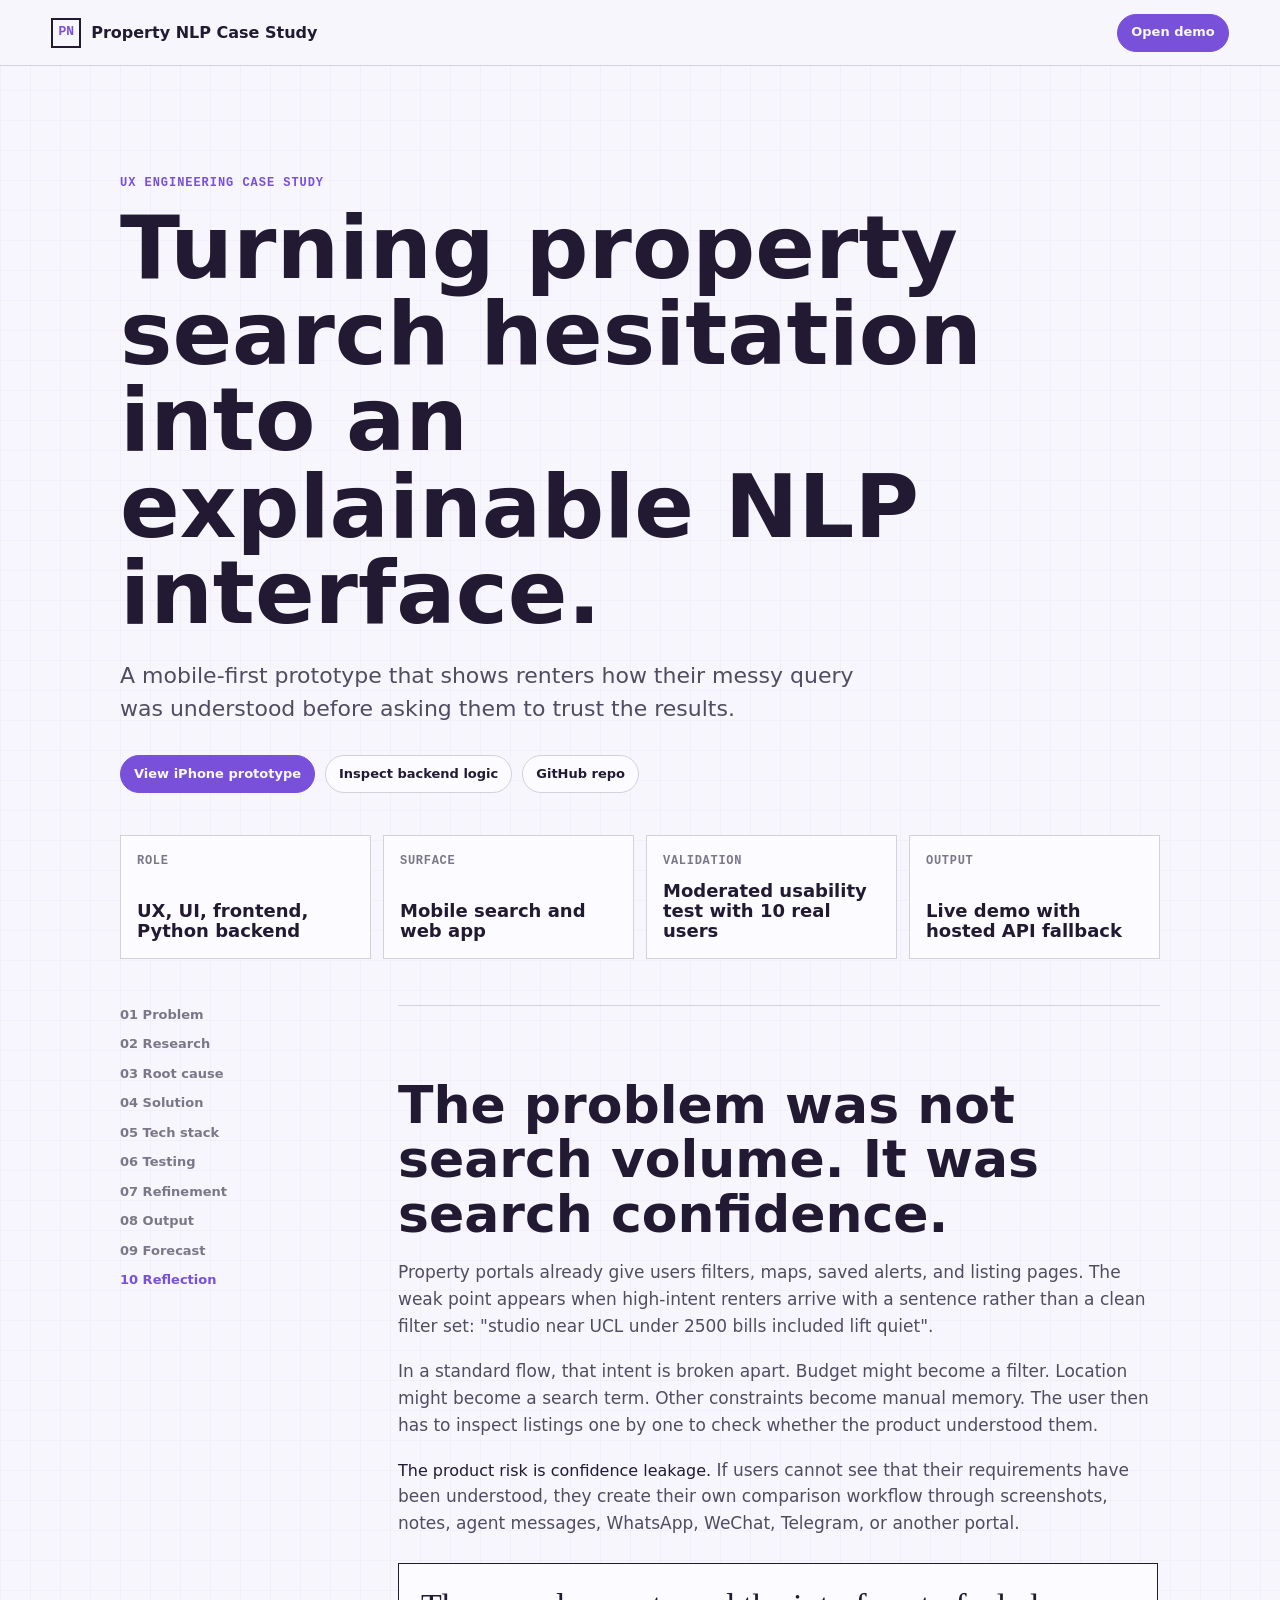
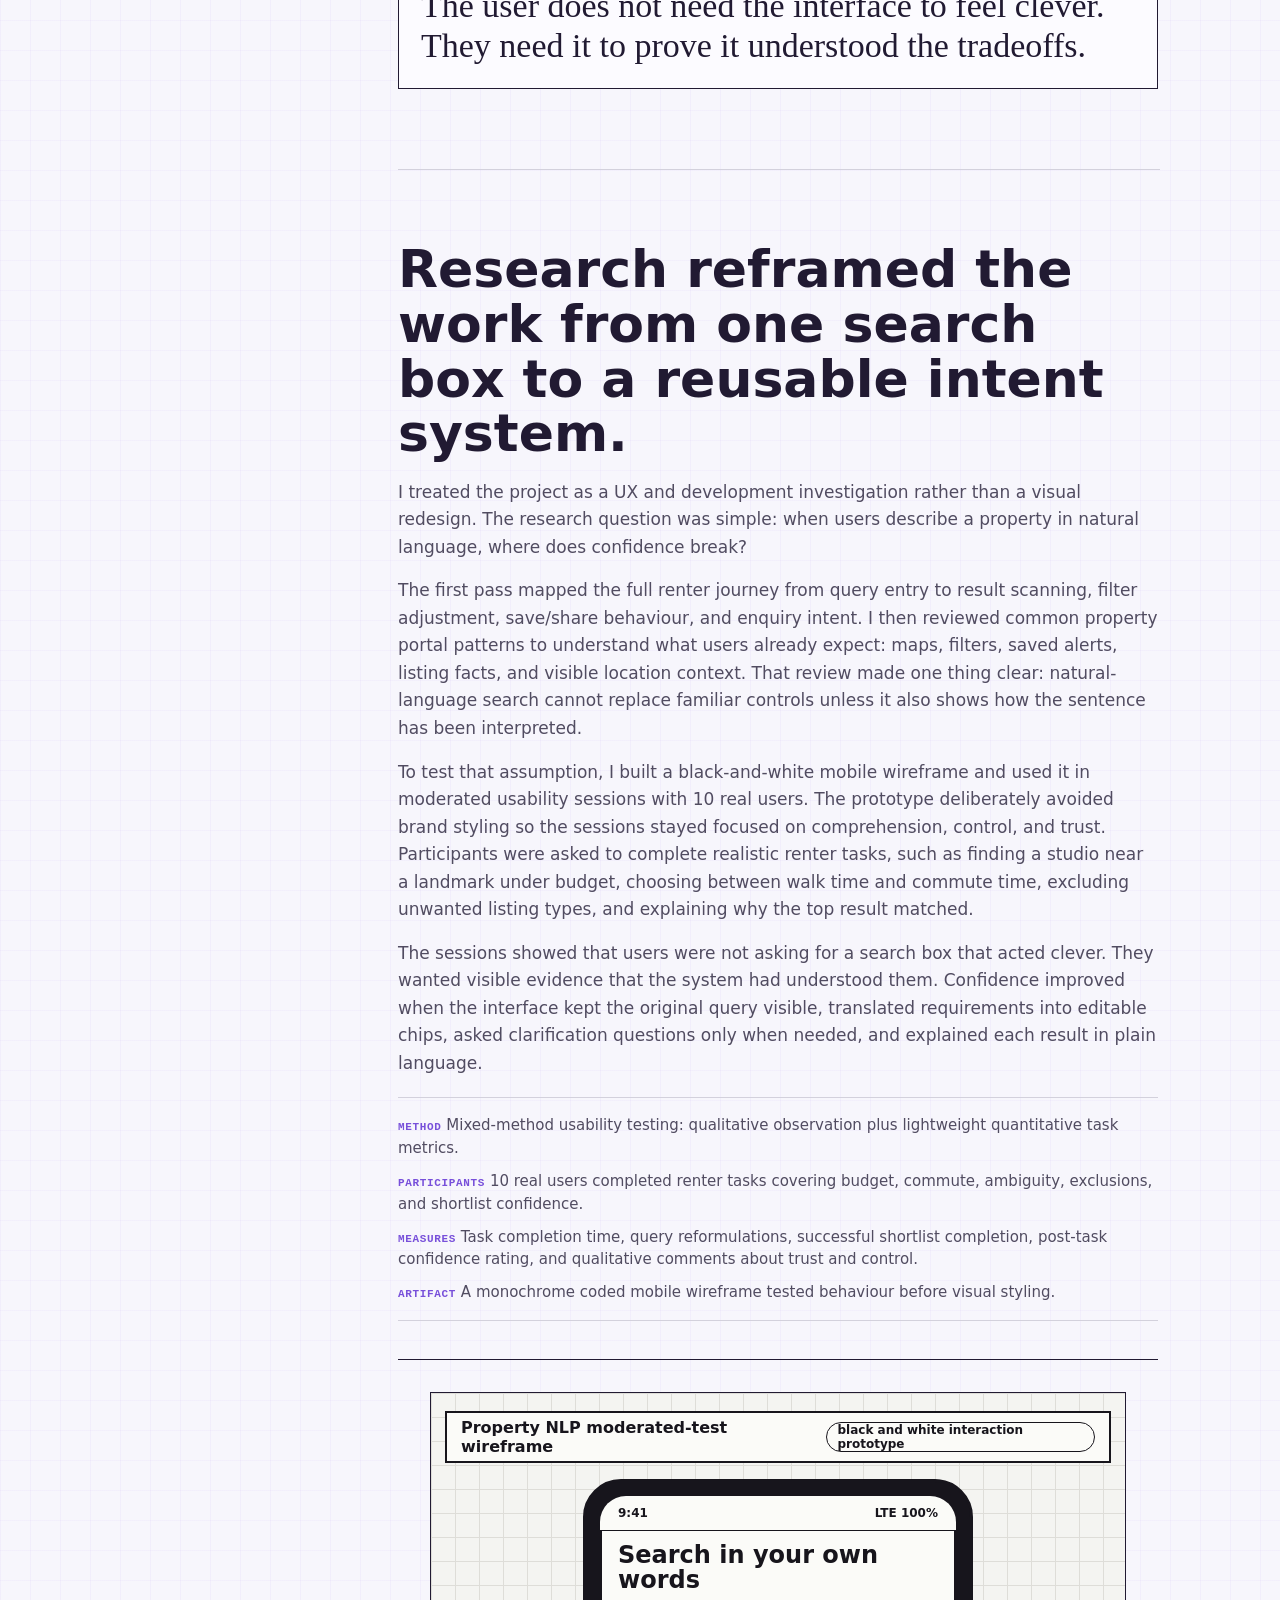
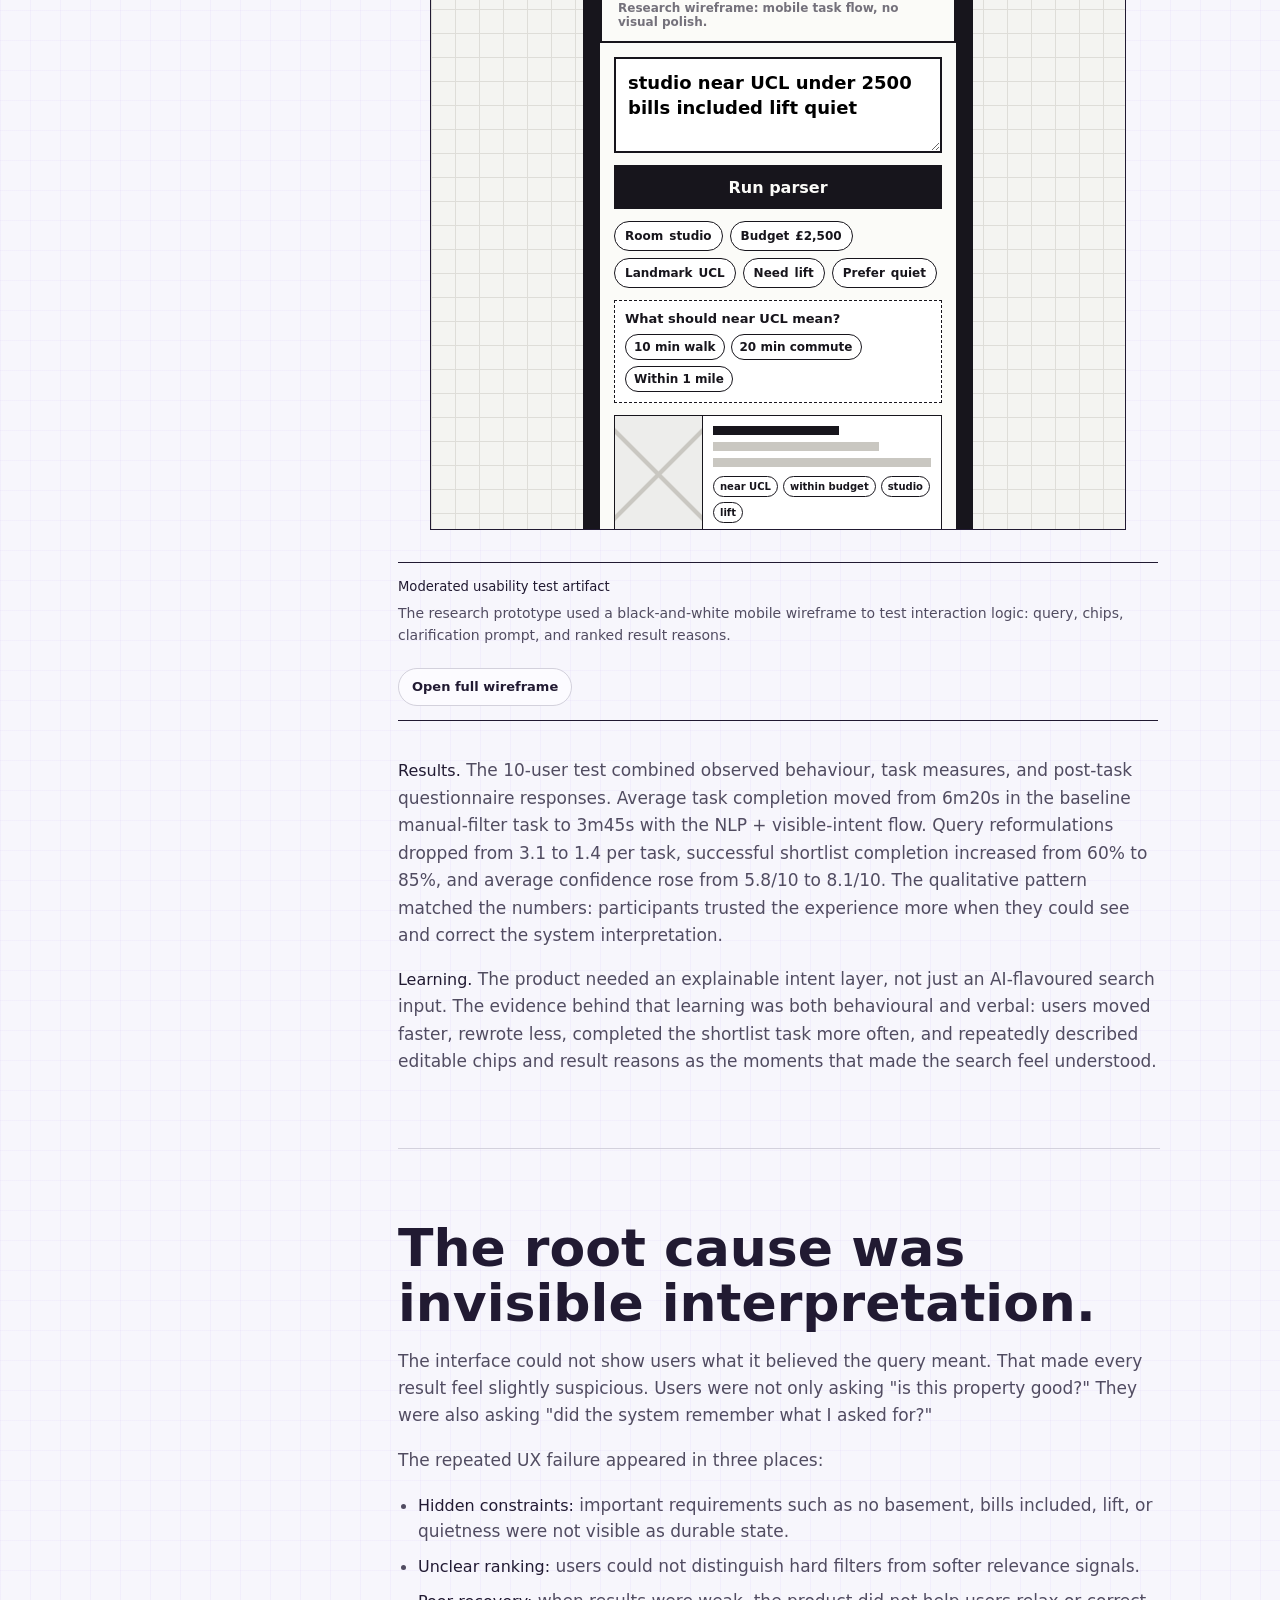
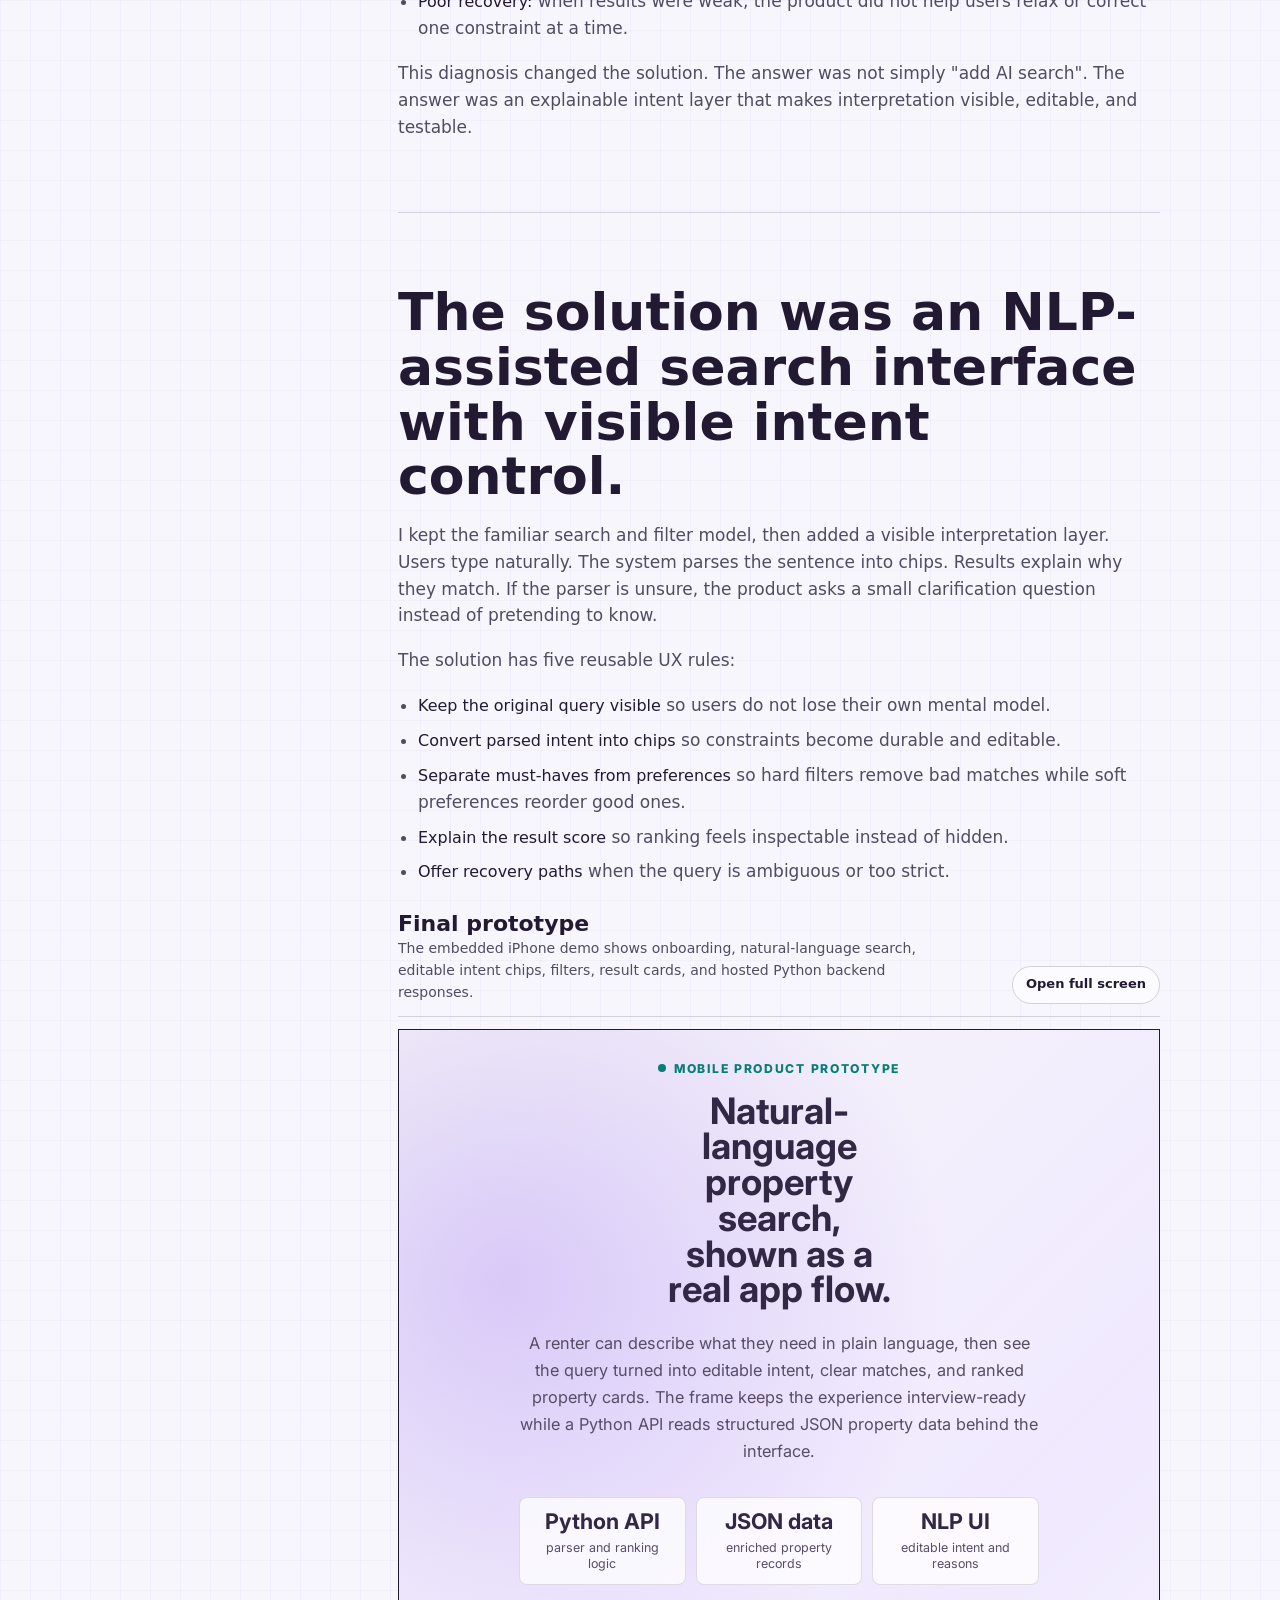
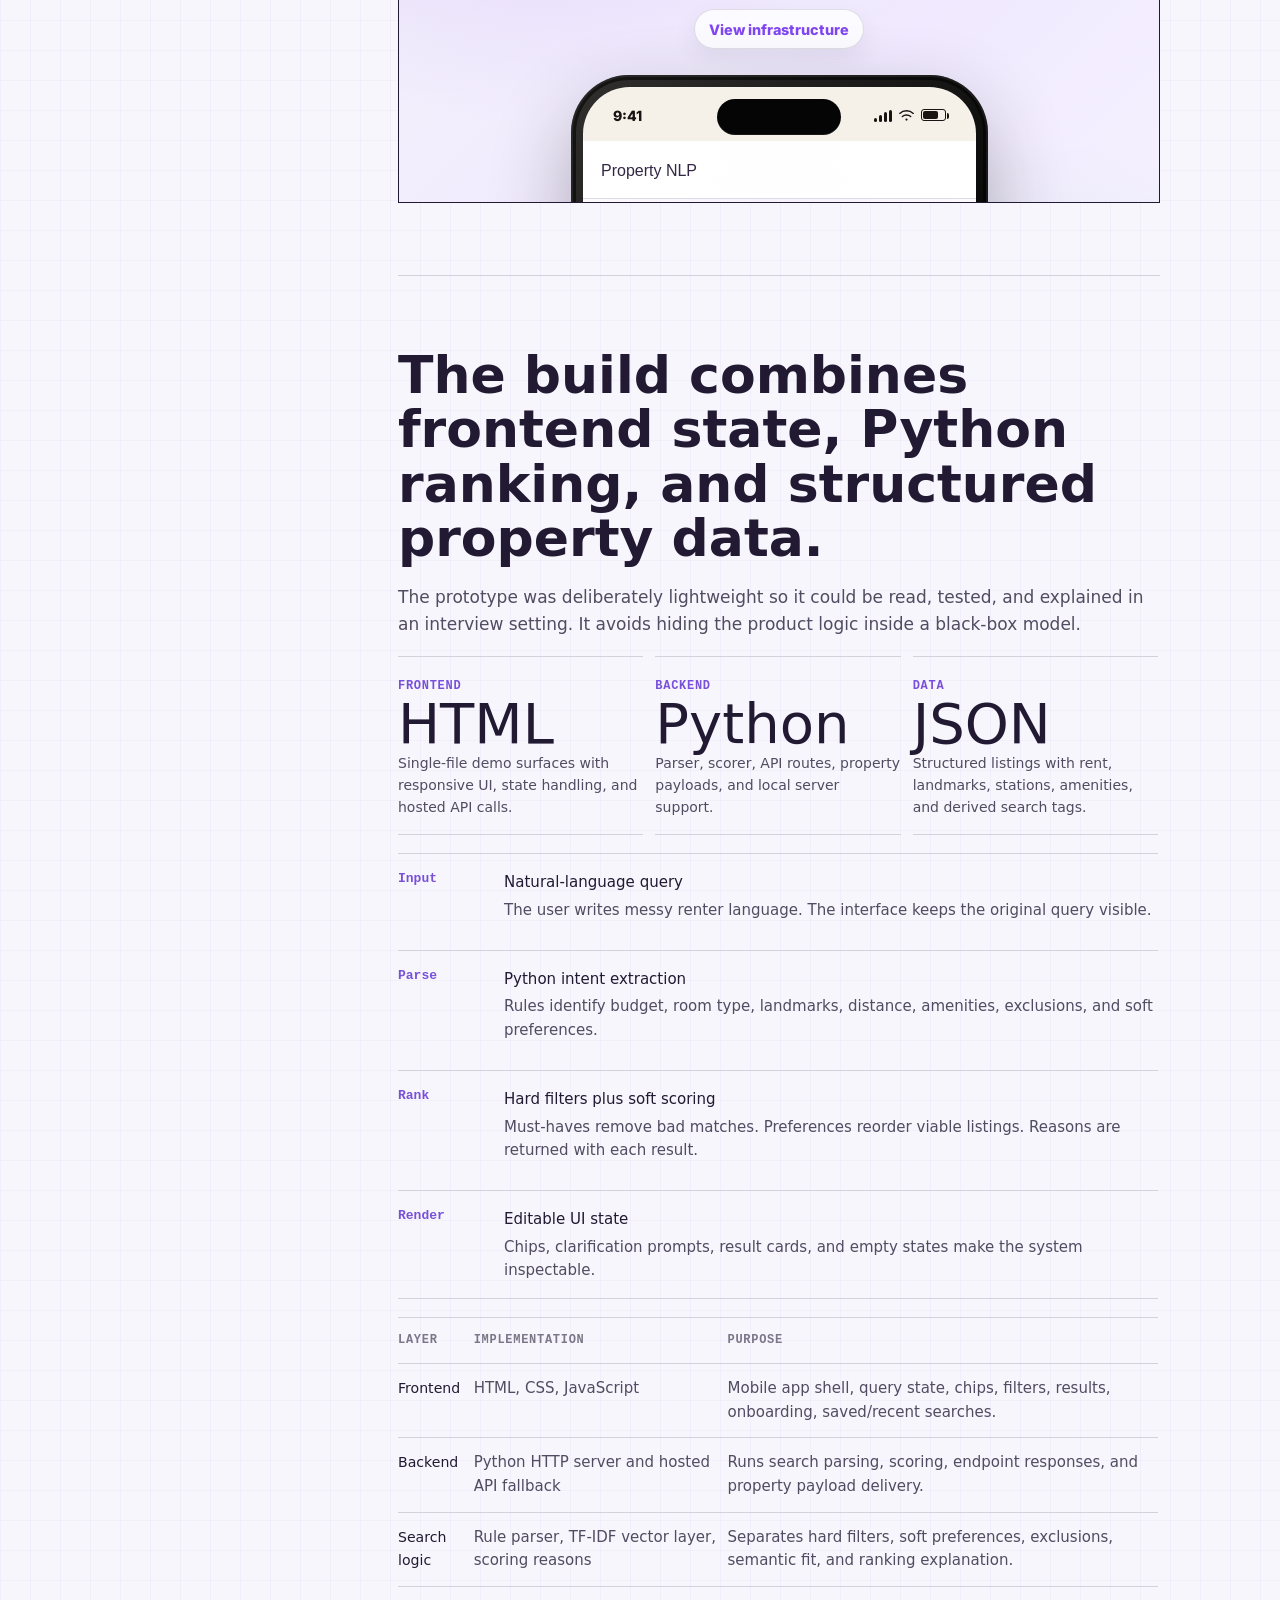
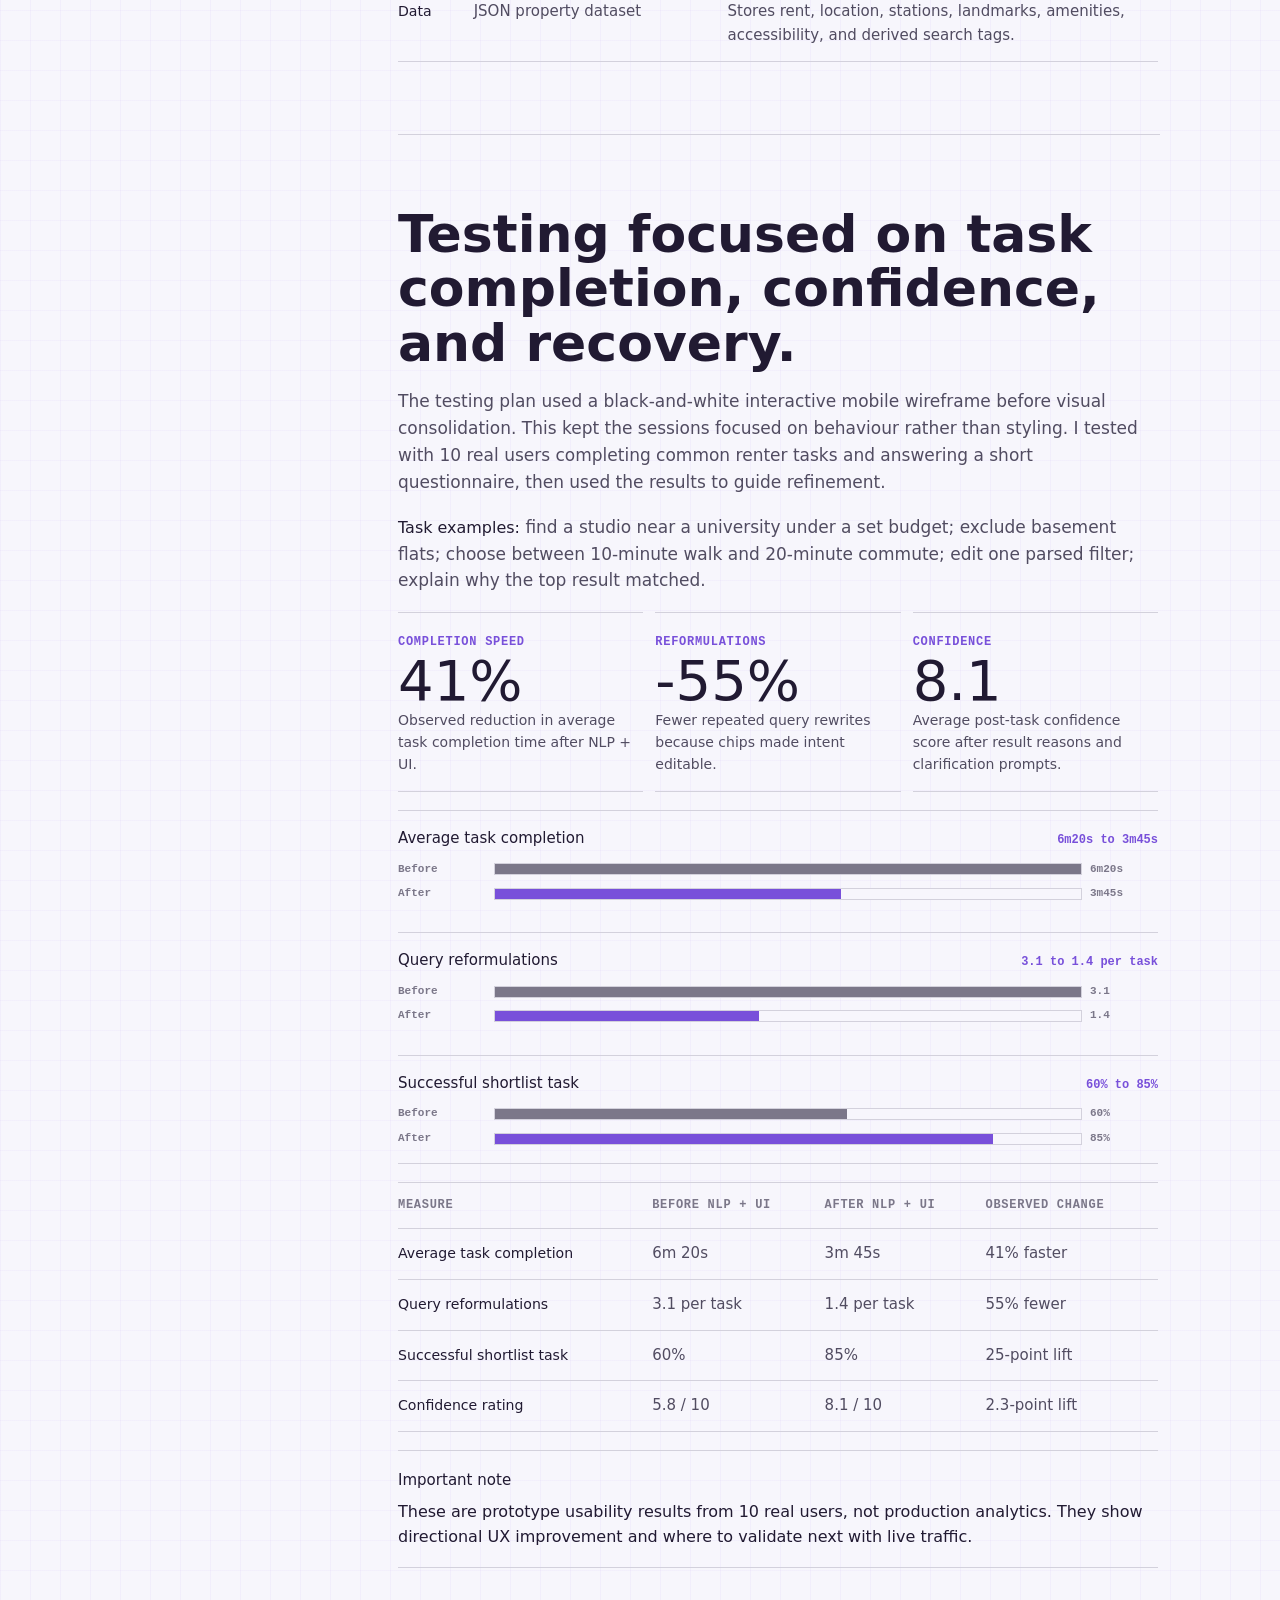
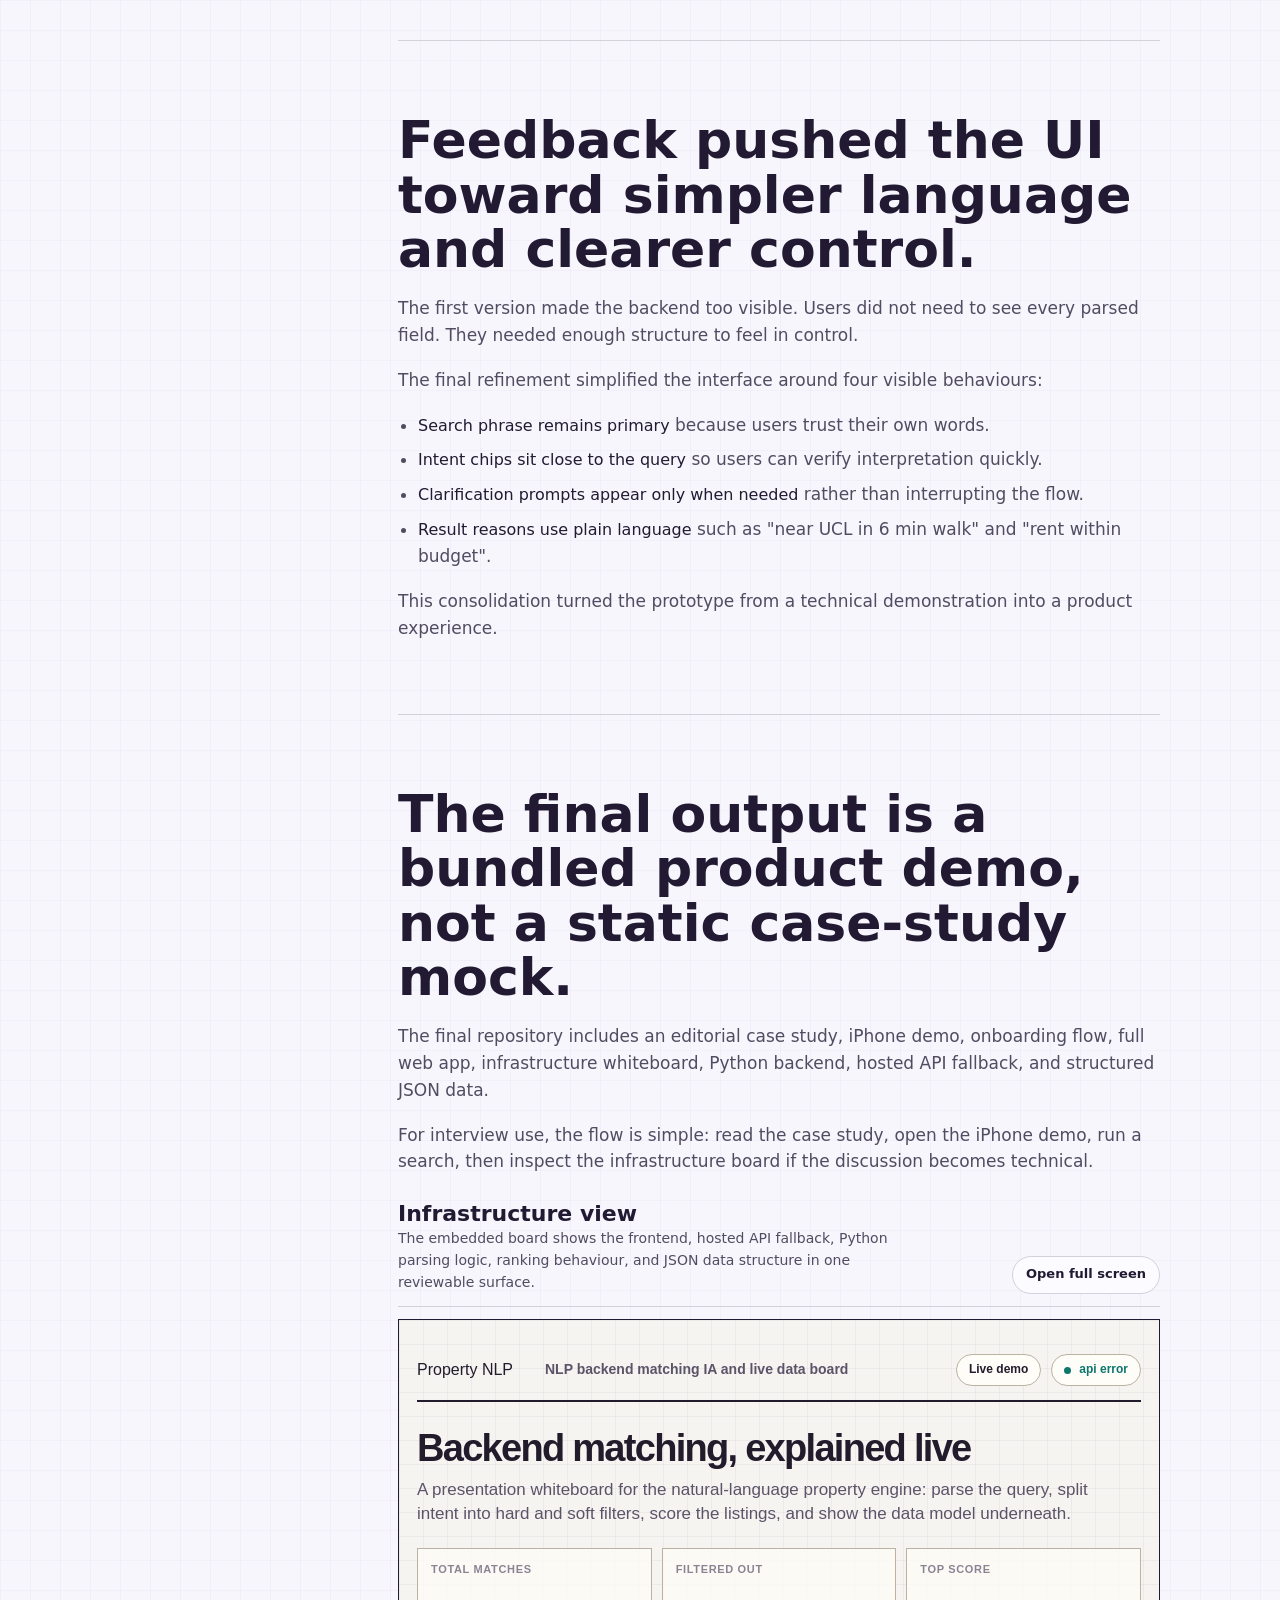
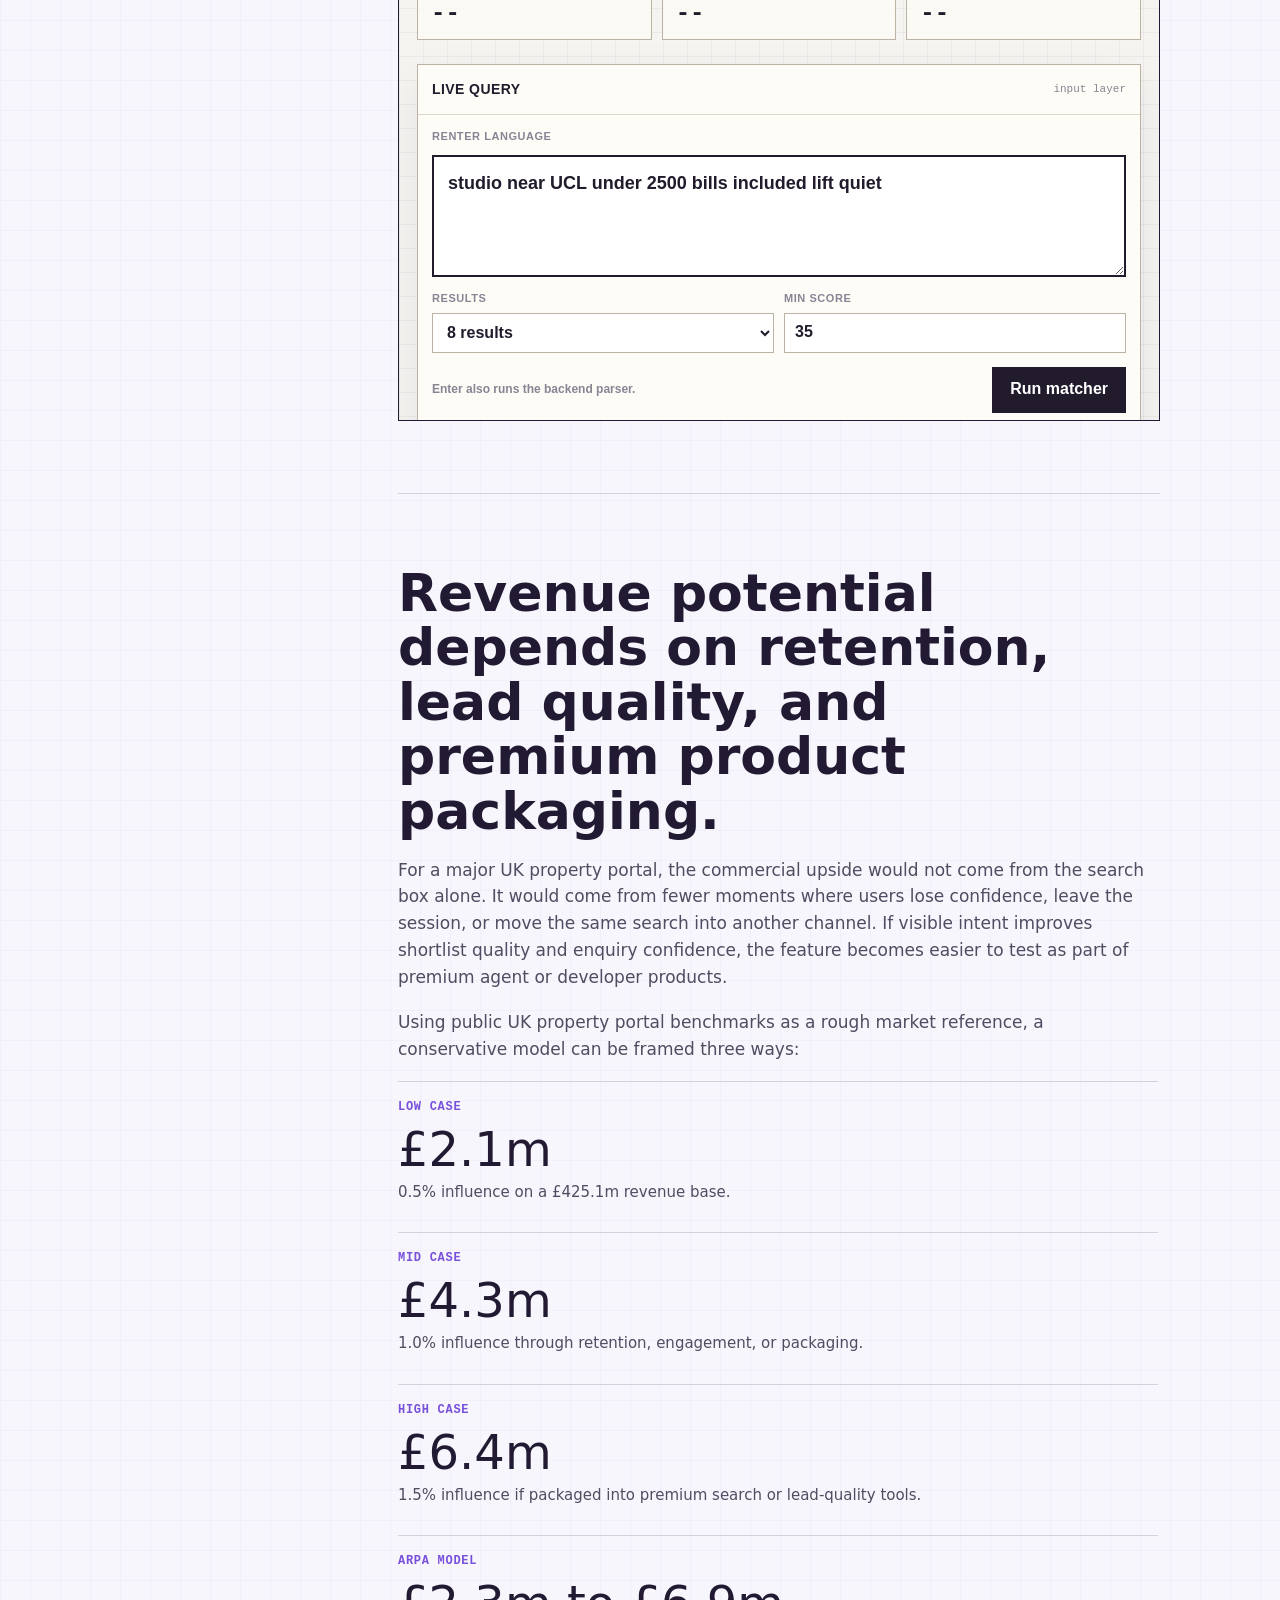
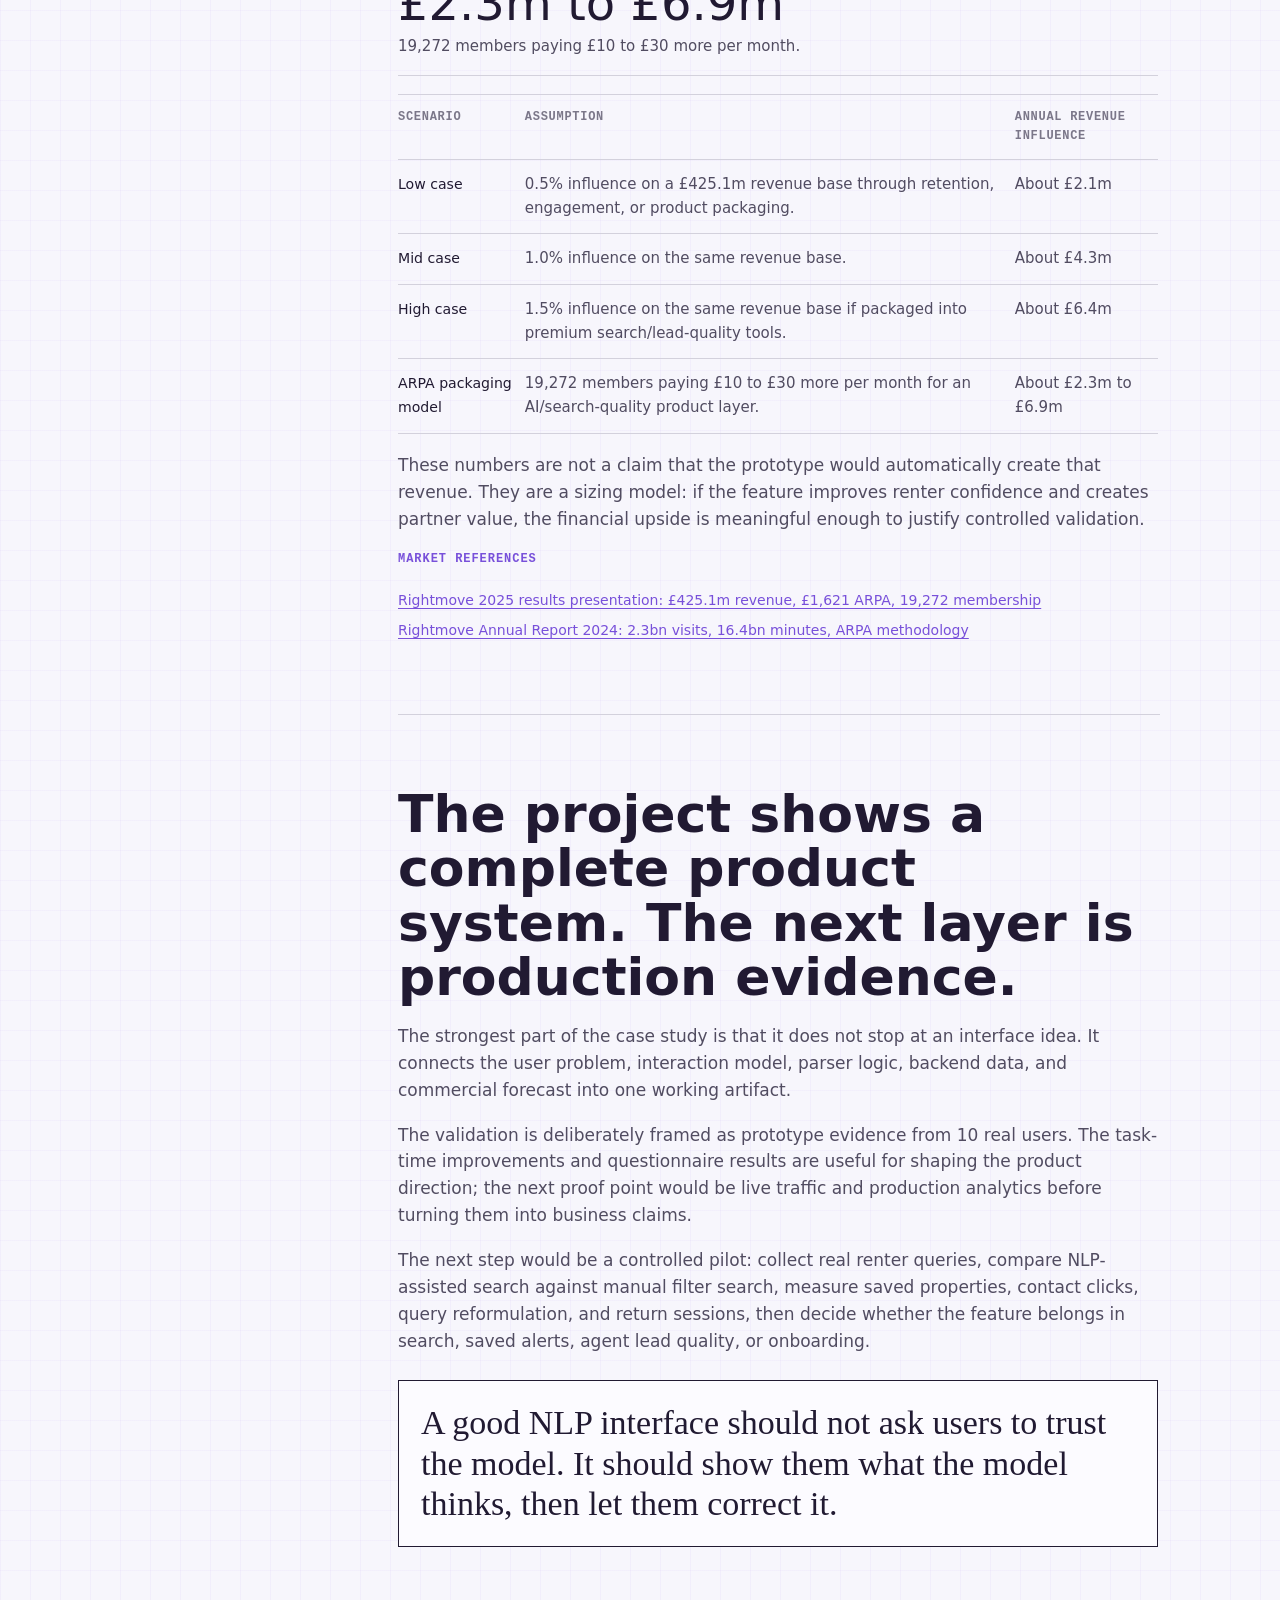
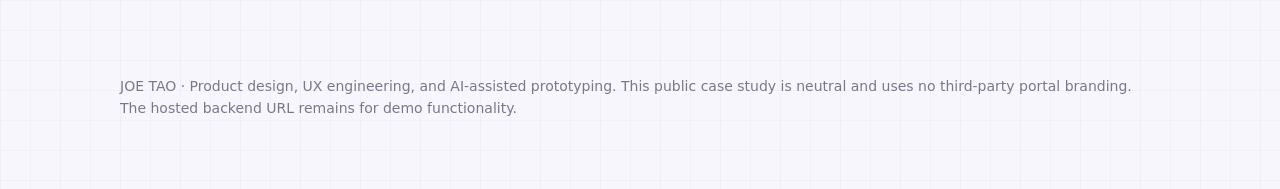
==== commit a8641af5: "Humanize property NLP case copy" ====
--- a/index.html
+++ b/index.html
@@ -4,7 +4,7 @@
   <meta charset="utf-8">
   <meta name="viewport" content="width=device-width, initial-scale=1">
   <title>Property NLP Search Case Study</title>
-  <meta name="description" content="UX and development case study for a natural-language property search prototype with editable intent, explainable ranking, usability testing, and revenue modelling.">
+  <meta name="description" content="UX and development case study for a natural-language property search prototype that shows renters how their messy query was understood before asking them to trust the results.">
   <style>
     :root {
       --paper: oklch(97.5% 0.008 296);
@@ -746,7 +746,7 @@
     <section class="hero">
       <p class="eyebrow">UX engineering case study</p>
       <h1>Turning property search hesitation into an explainable NLP interface.</h1>
-      <p class="lede">A mobile-first prototype that converts messy renter language into editable intent chips, explainable ranking, and a reusable search pattern for property discovery.</p>
+      <p class="lede">A mobile-first prototype that shows renters how their messy query was understood before asking them to trust the results.</p>
       <div class="hero-actions">
         <a class="button primary" href="demo/iphone-frame.html">View iPhone prototype</a>
         <a class="button" href="demo/dev_whiteboard.html">Inspect backend logic</a>
@@ -807,7 +807,7 @@
           <p>I treated the project as a UX and development investigation rather than a visual redesign. The research question was simple: when users describe a property in natural language, where does confidence break?</p>
           <p>The first pass mapped the full renter journey from query entry to result scanning, filter adjustment, save/share behaviour, and enquiry intent. I then reviewed common property portal patterns to understand what users already expect: maps, filters, saved alerts, listing facts, and visible location context. That review made one thing clear: natural-language search cannot replace familiar controls unless it also shows how the sentence has been interpreted.</p>
           <p>To test that assumption, I built a black-and-white mobile wireframe and used it in moderated usability sessions with 10 real users. The prototype deliberately avoided brand styling so the sessions stayed focused on comprehension, control, and trust. Participants were asked to complete realistic renter tasks, such as finding a studio near a landmark under budget, choosing between walk time and commute time, excluding unwanted listing types, and explaining why the top result matched.</p>
-          <p>The sessions showed that users were not asking for a more magical search box. They wanted visible evidence that the system had understood them. Confidence improved when the interface kept the original query visible, translated requirements into editable chips, asked clarification questions only when needed, and explained each result in plain language.</p>
+          <p>The sessions showed that users were not asking for a search box that acted clever. They wanted visible evidence that the system had understood them. Confidence improved when the interface kept the original query visible, translated requirements into editable chips, asked clarification questions only when needed, and explained each result in plain language.</p>
           <div class="research-facts">
             <p><strong>Method</strong> Mixed-method usability testing: qualitative observation plus lightweight quantitative task metrics.</p>
             <p><strong>Participants</strong> 10 real users completed renter tasks covering budget, commute, ambiguity, exclusions, and shortlist confidence.</p>
@@ -853,13 +853,13 @@
         <section id="solution" class="article showcase">
       <div class="content">
         <h2>The solution was an NLP-assisted search interface with visible intent control.</h2>
-        <p>The final design keeps the familiar search experience but adds a structured layer underneath it. Users type naturally. The system parses the sentence into chips. Results explain why they match. If the parser is unsure, the product asks a small clarification question instead of pretending to know.</p>
+        <p>I kept the familiar search and filter model, then added a visible interpretation layer. Users type naturally. The system parses the sentence into chips. Results explain why they match. If the parser is unsure, the product asks a small clarification question instead of pretending to know.</p>
         <p>The solution has five reusable UX rules:</p>
         <ul>
           <li><strong>Keep the original query visible</strong> so users do not lose their own mental model.</li>
           <li><strong>Convert parsed intent into chips</strong> so constraints become durable and editable.</li>
           <li><strong>Separate must-haves from preferences</strong> so hard filters remove bad matches while soft preferences reorder good ones.</li>
-          <li><strong>Explain the result score</strong> so ranking feels inspectable rather than magical.</li>
+          <li><strong>Explain the result score</strong> so ranking feels inspectable instead of hidden.</li>
           <li><strong>Offer recovery paths</strong> when the query is ambiguous or too strict.</li>
         </ul>
         <div class="app-embed">
@@ -1066,7 +1066,7 @@
         <section id="forecast" class="article">
       <div class="content">
         <h2>Revenue potential depends on retention, lead quality, and premium product packaging.</h2>
-        <p>For a major UK property portal, the commercial upside would not come from the search box alone. It would come from better session continuation, higher saved-search quality, more confident enquiries, and the ability to package AI-assisted search as part of premium agent or developer products.</p>
+        <p>For a major UK property portal, the commercial upside would not come from the search box alone. It would come from fewer moments where users lose confidence, leave the session, or move the same search into another channel. If visible intent improves shortlist quality and enquiry confidence, the feature becomes easier to test as part of premium agent or developer products.</p>
         <p>Using public UK property portal benchmarks as a rough market reference, a conservative model can be framed three ways:</p>
         <div class="forecast-grid">
           <article class="forecast-card">
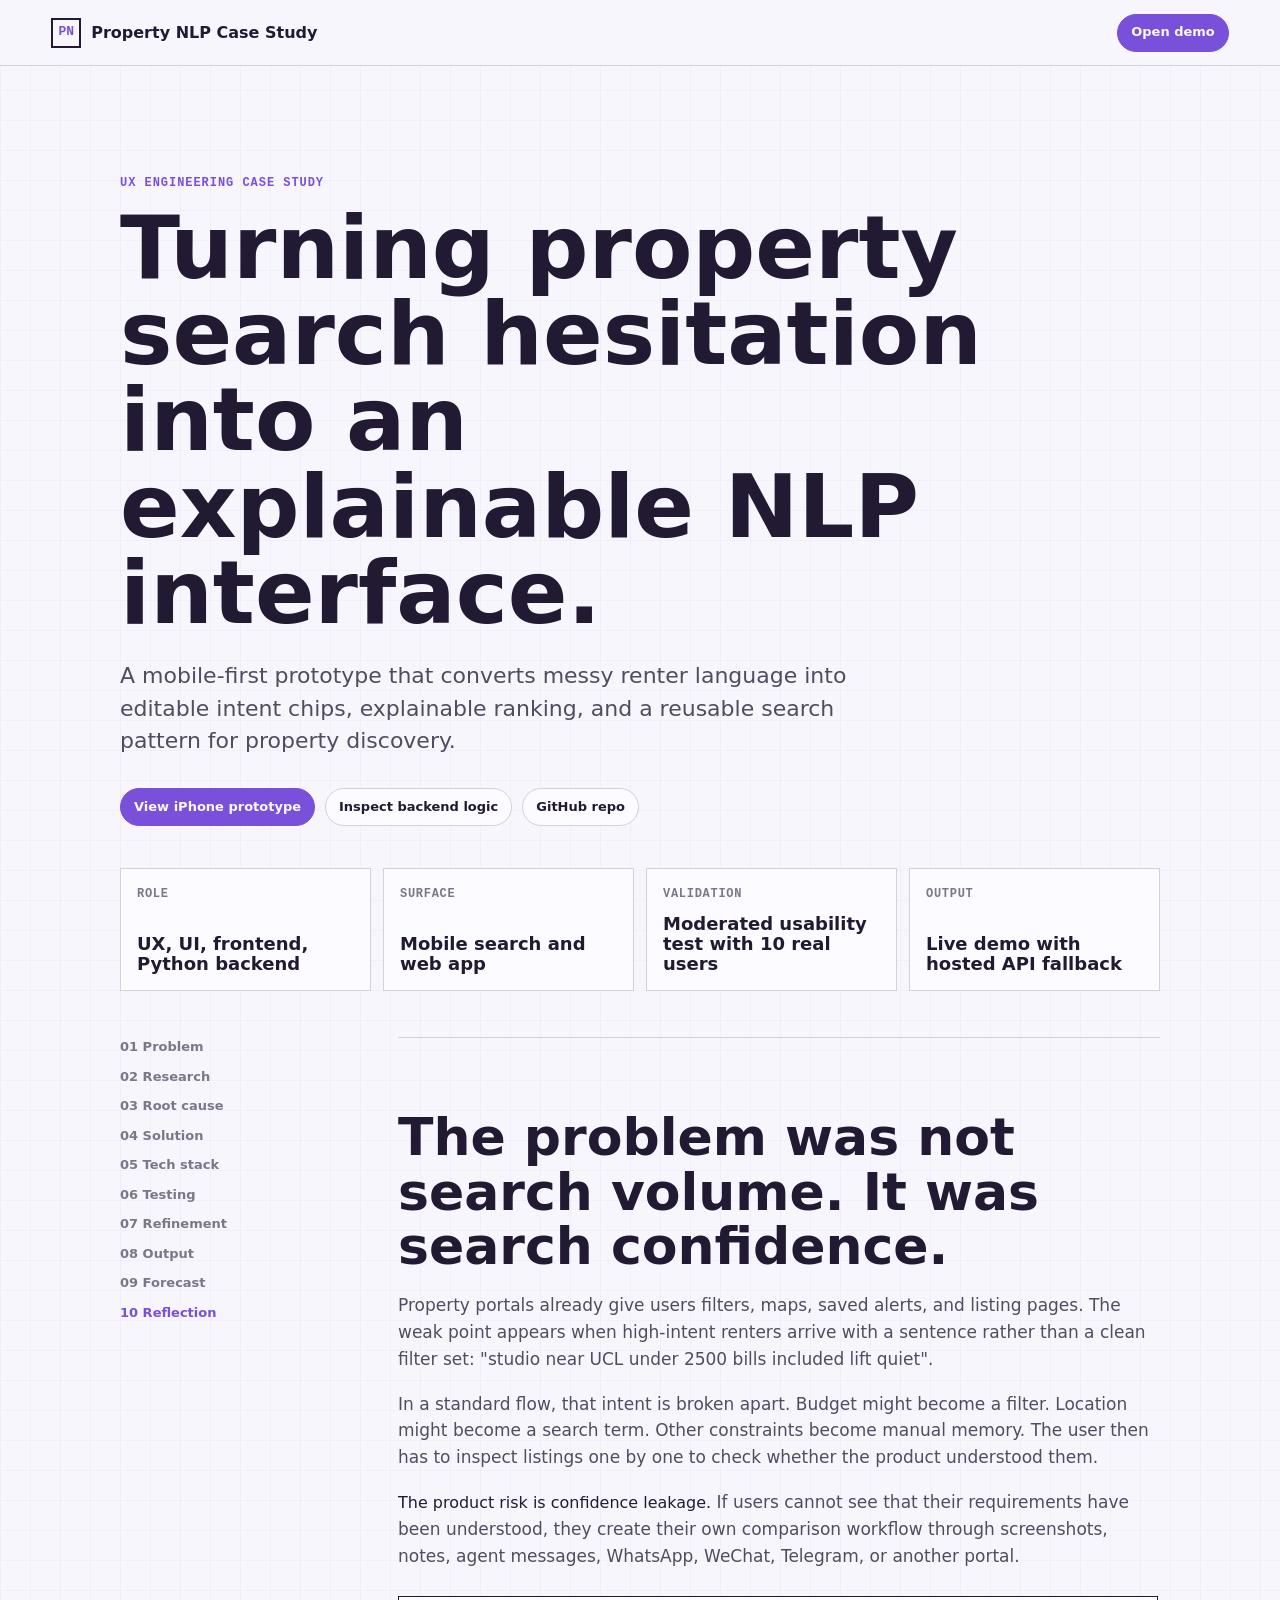
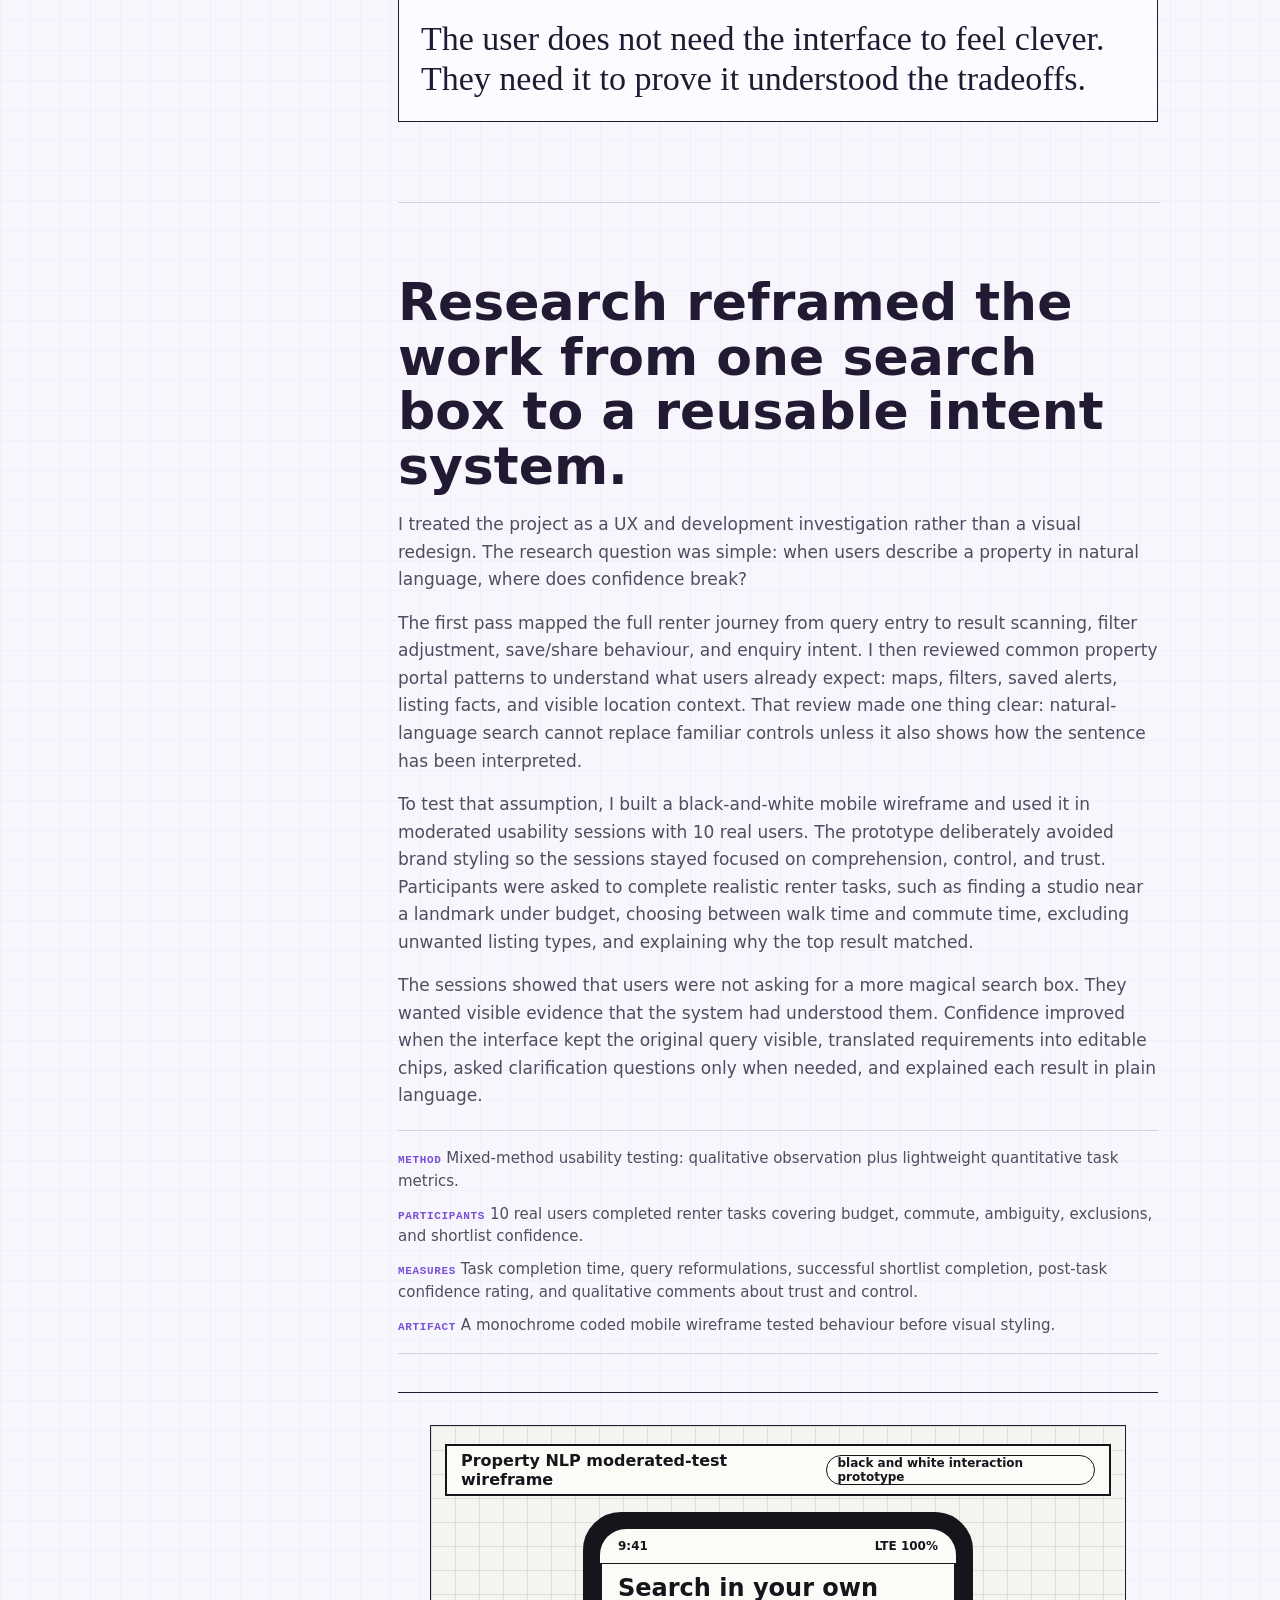
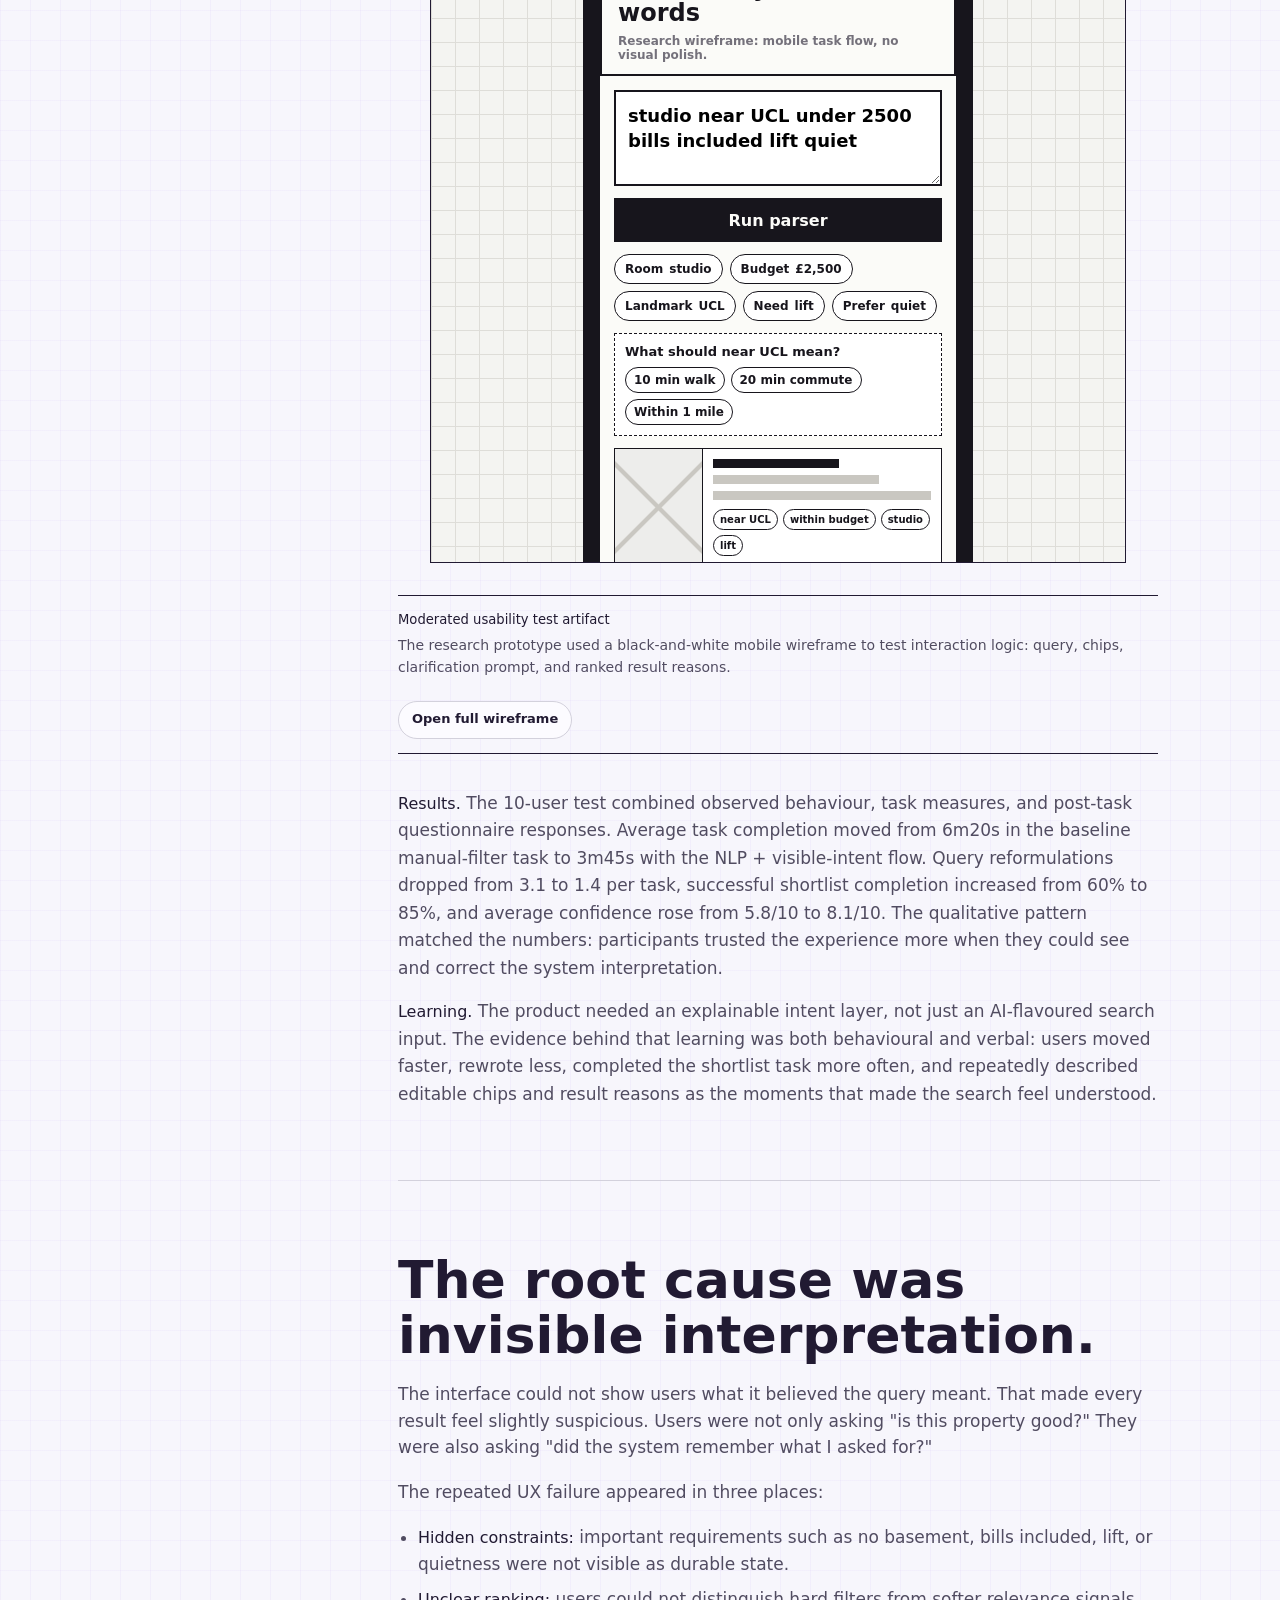
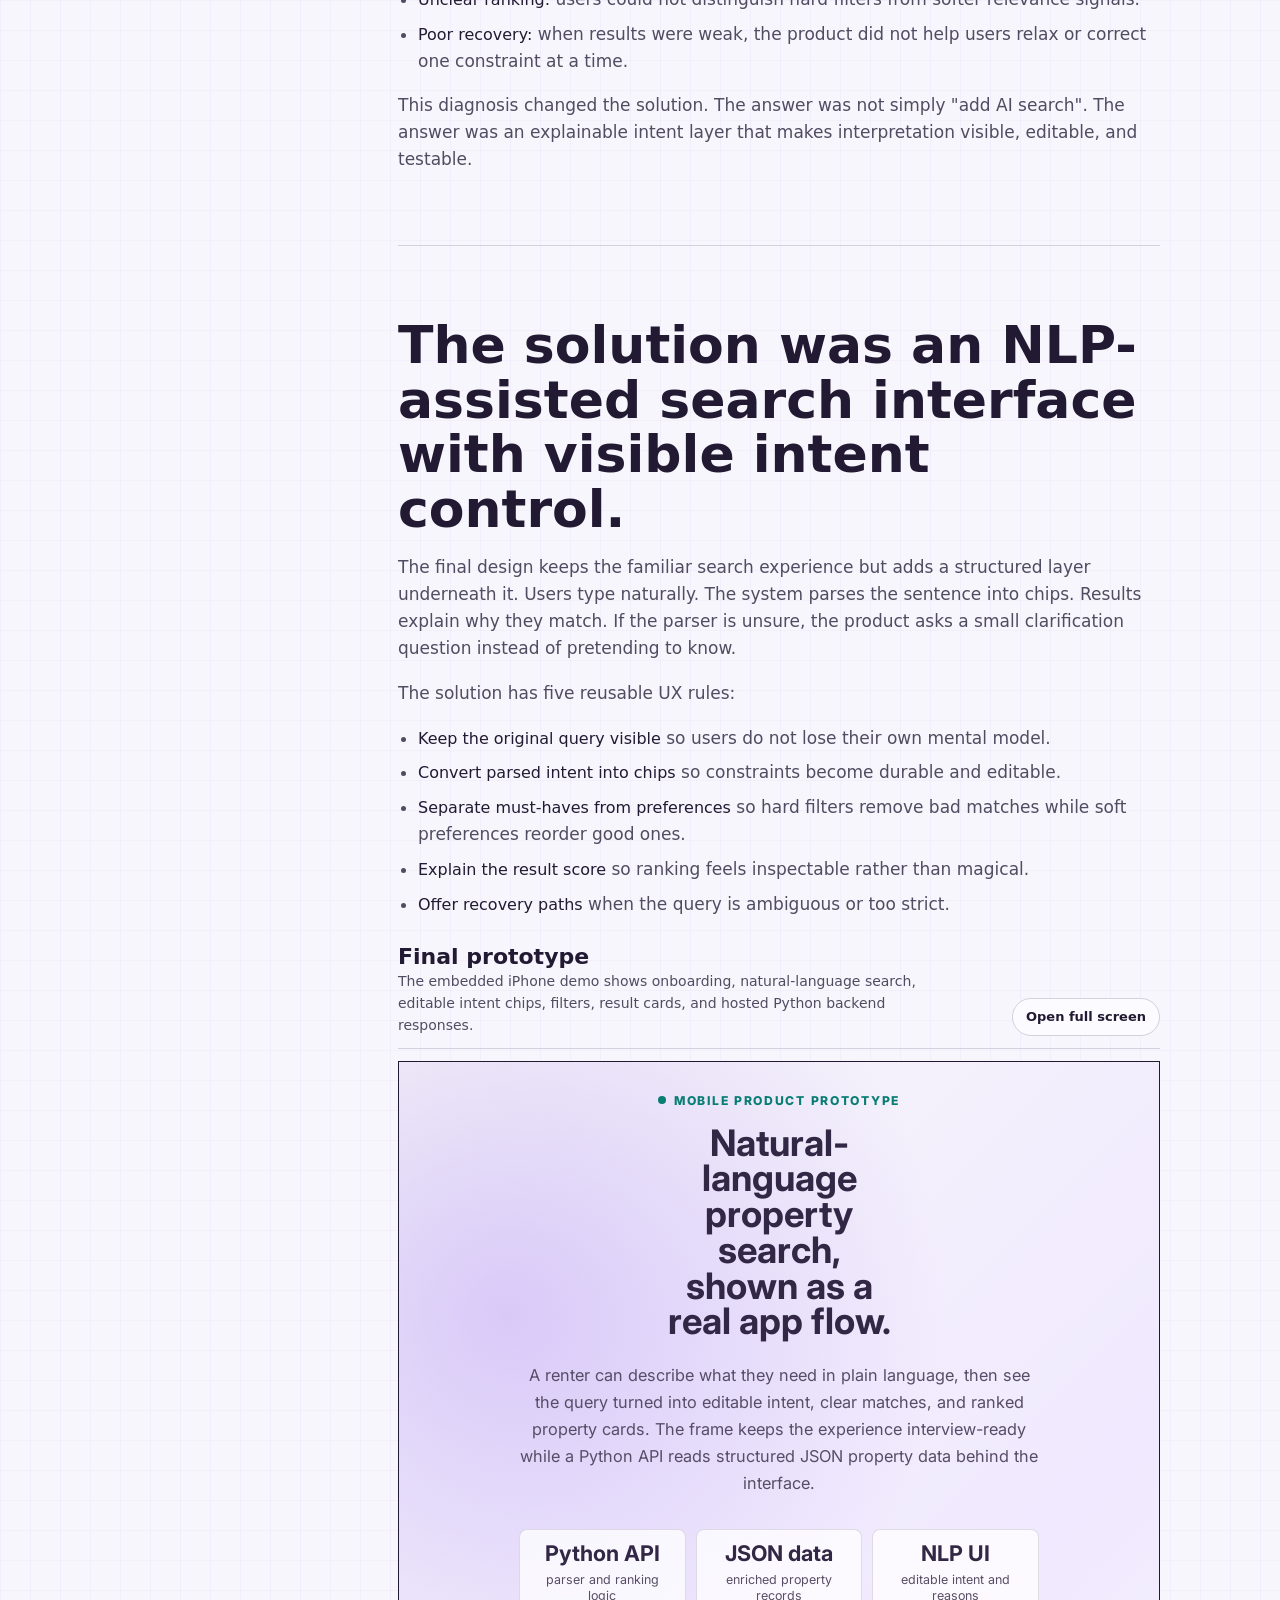
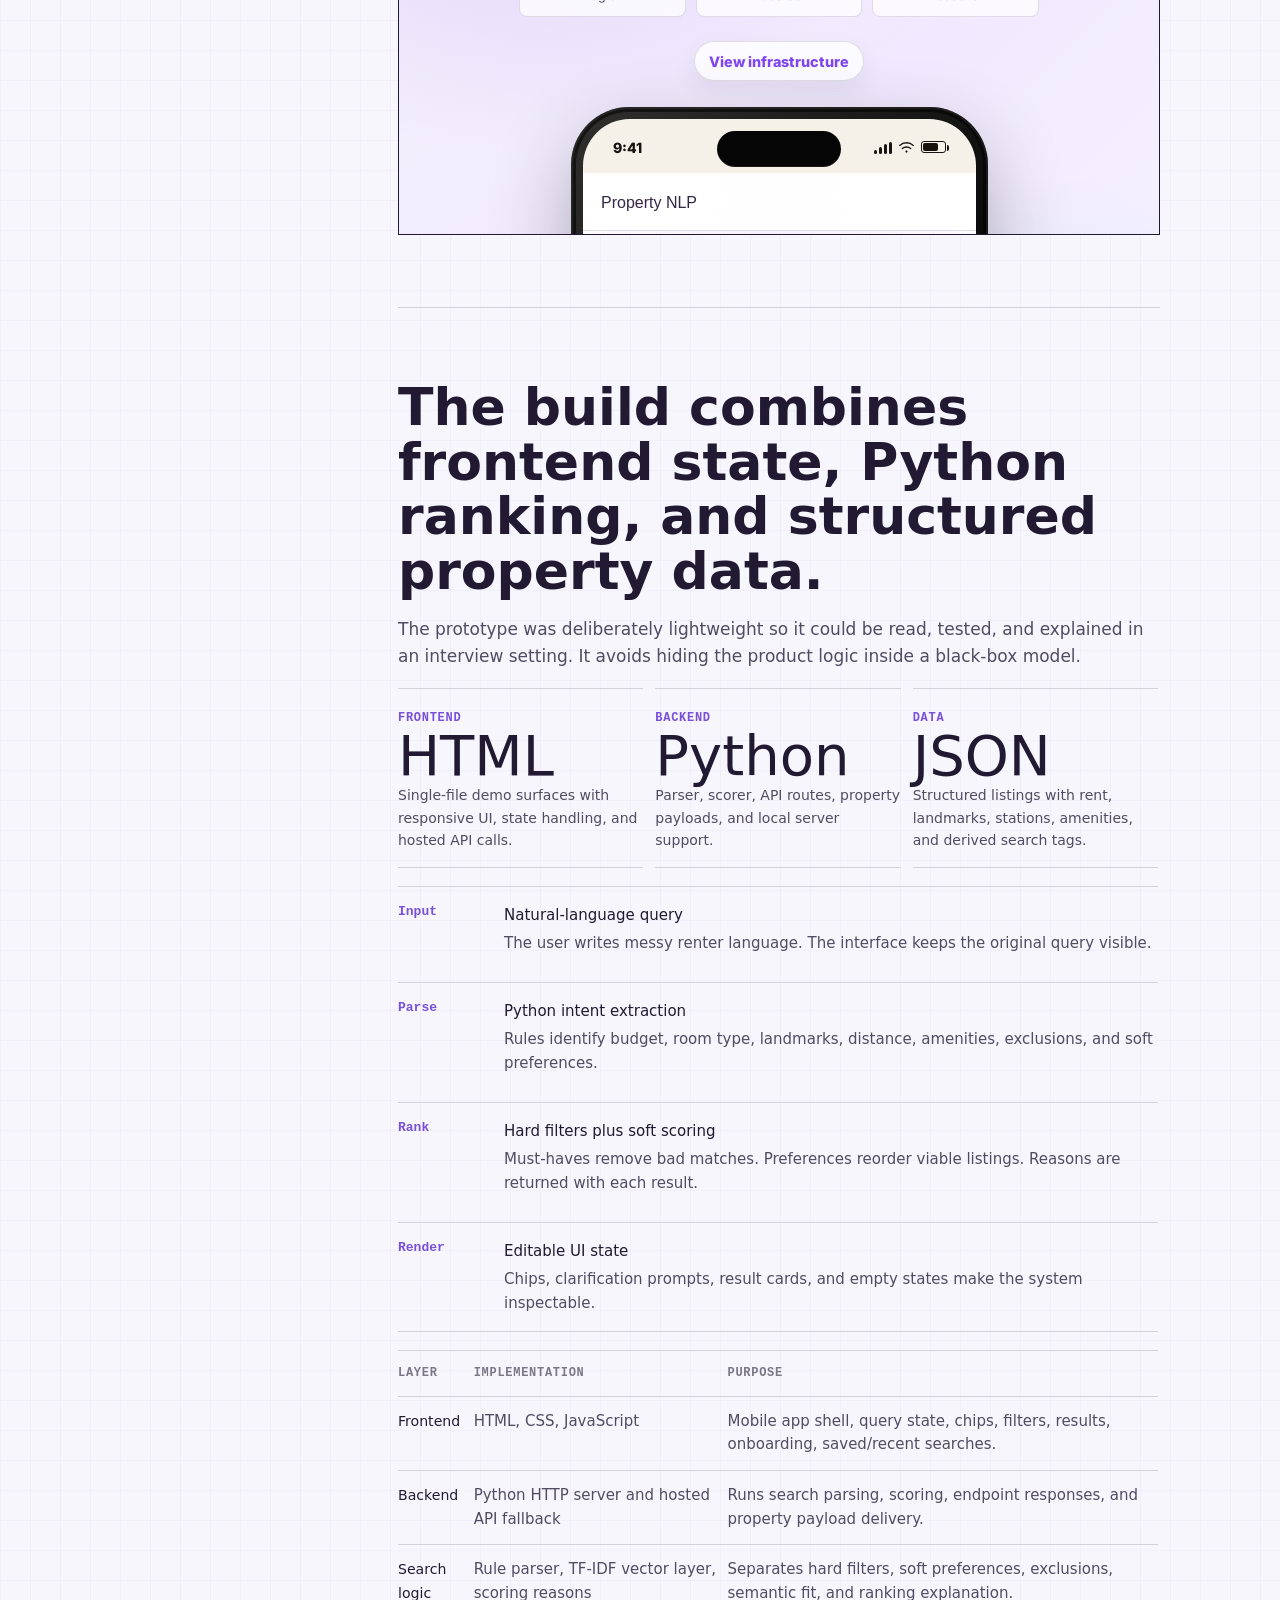
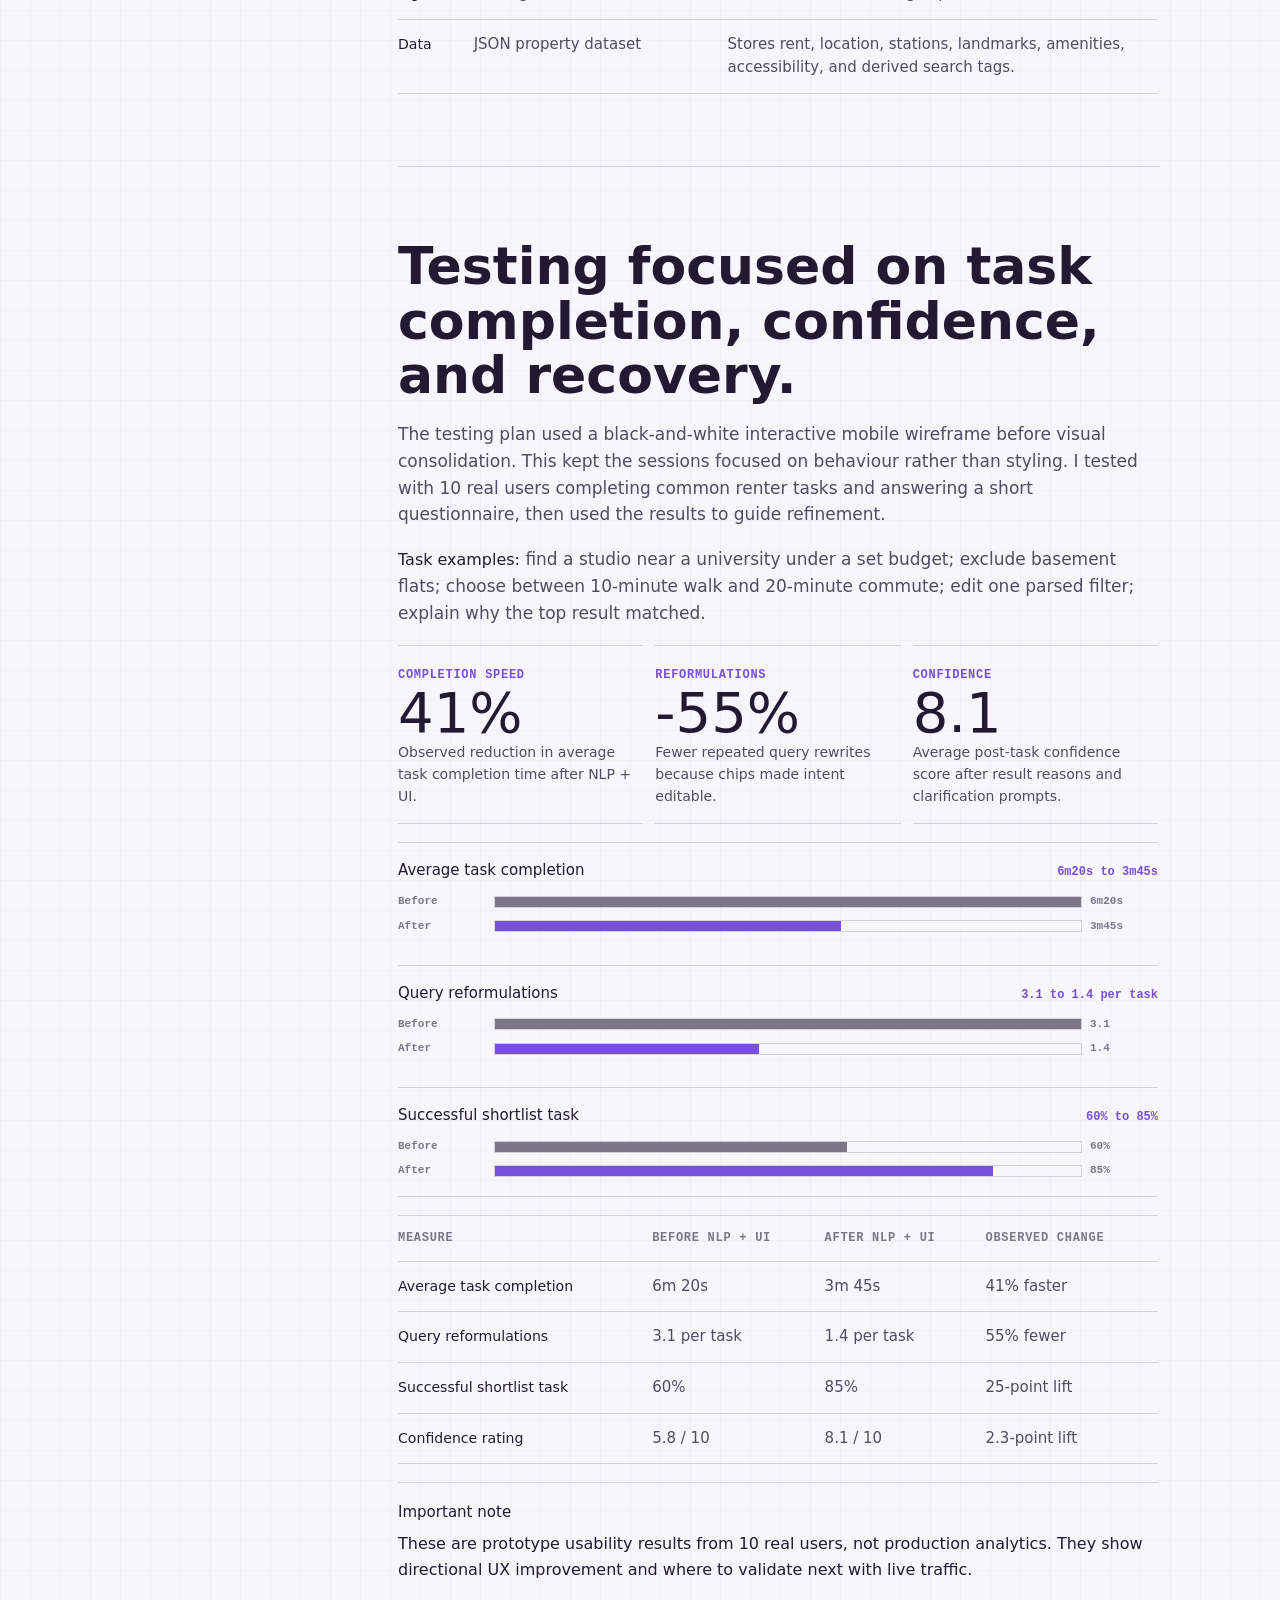
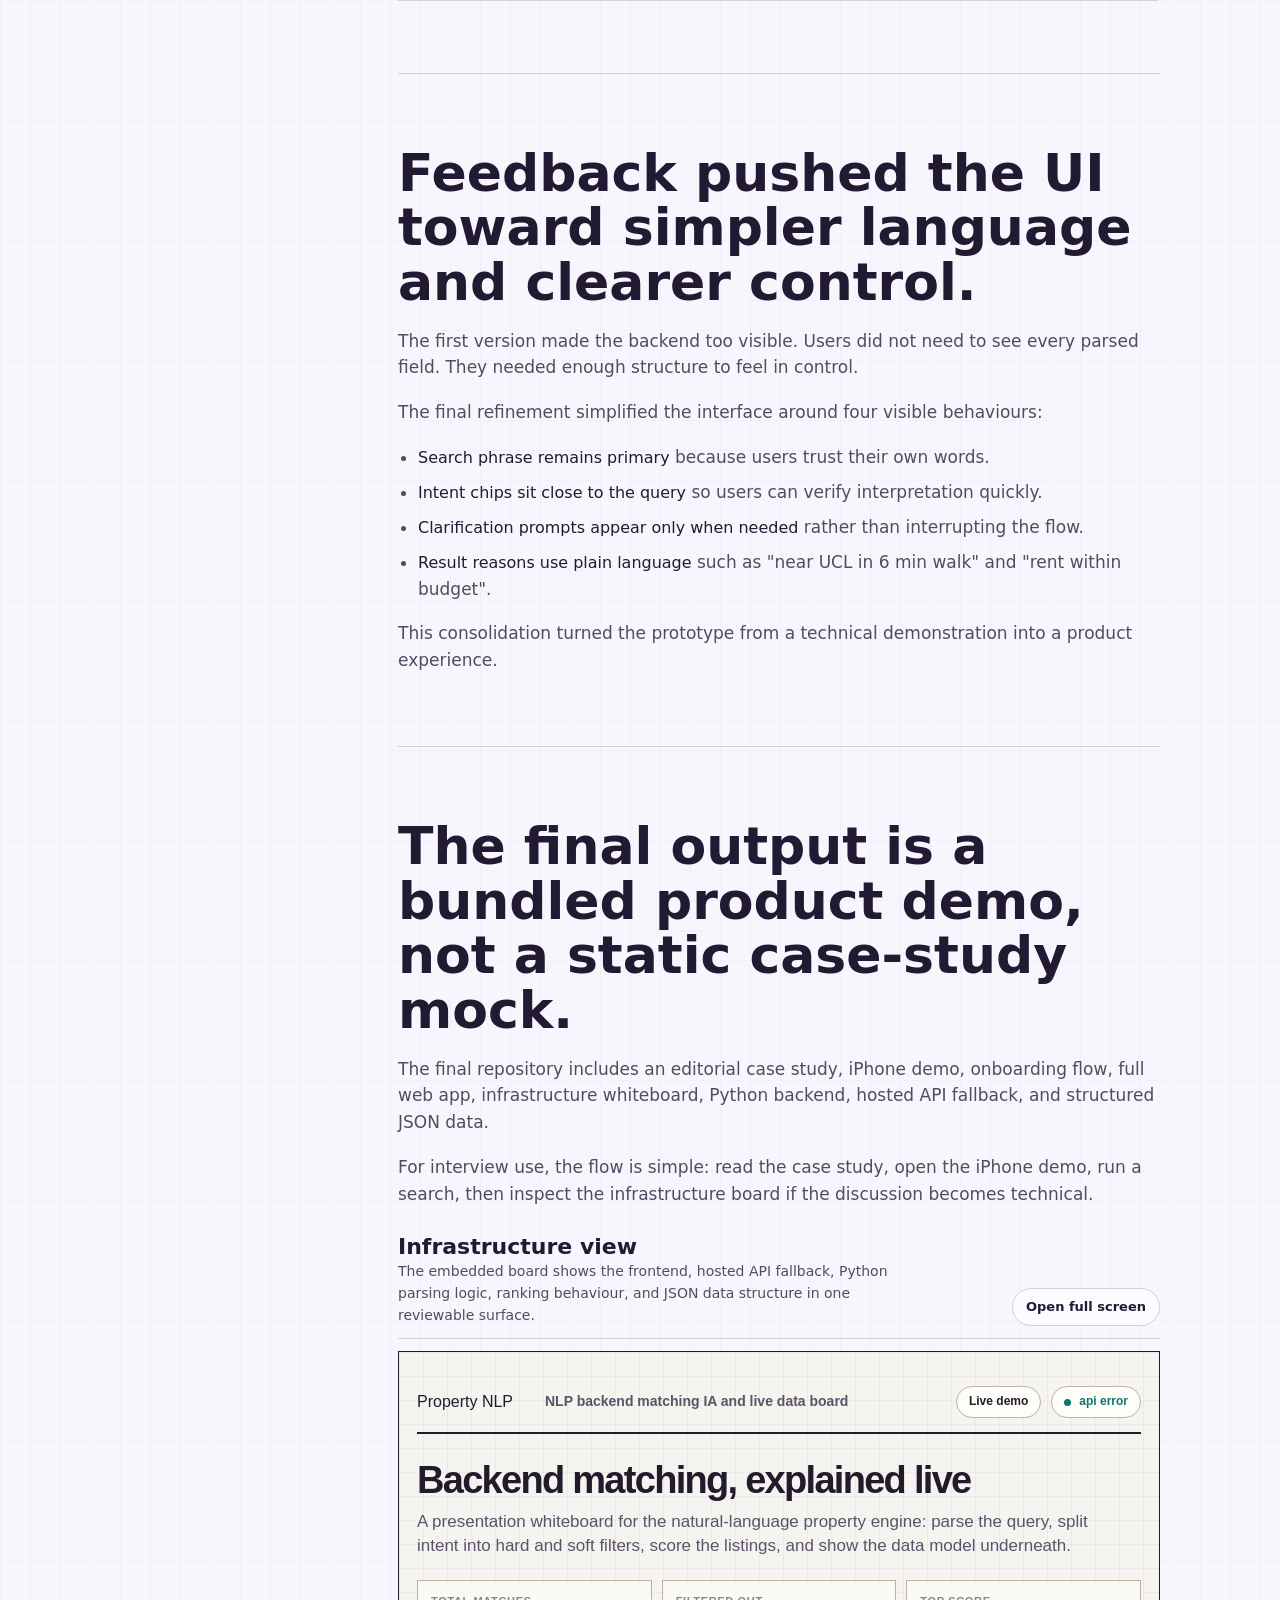
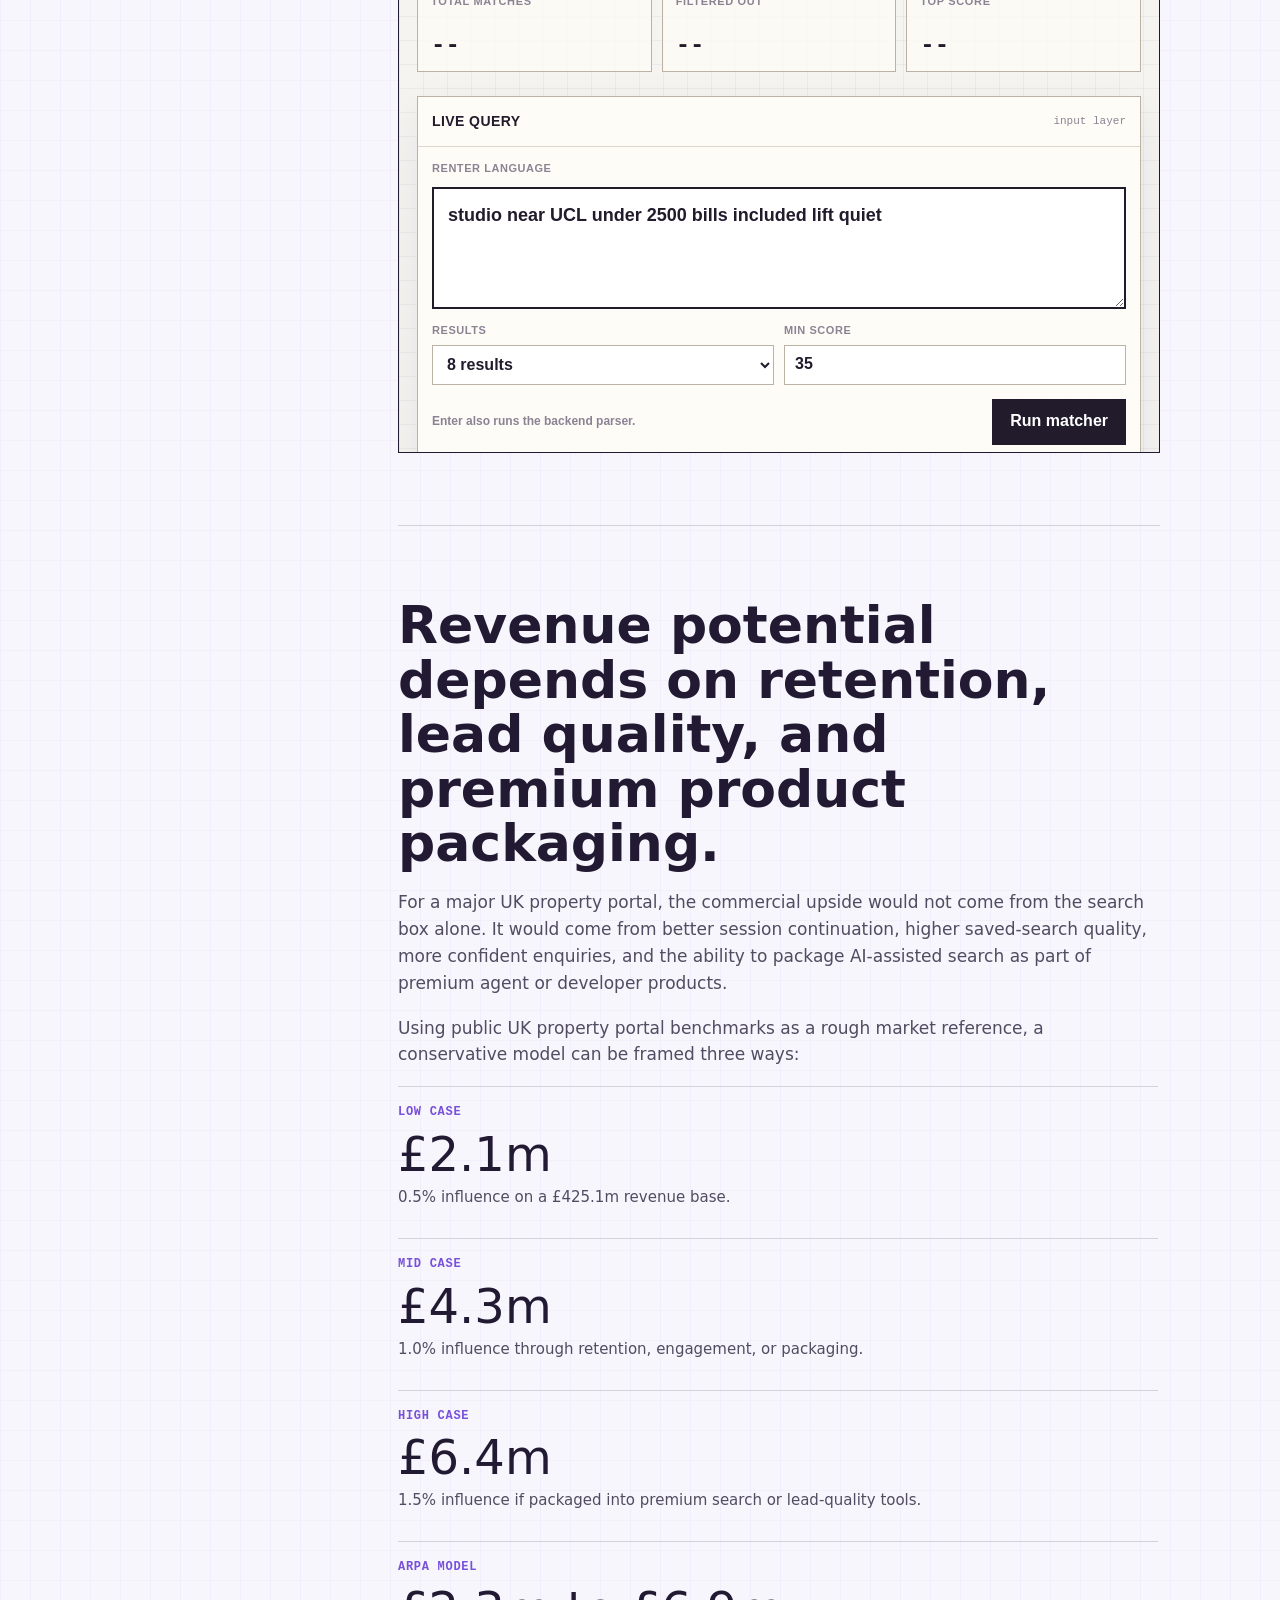
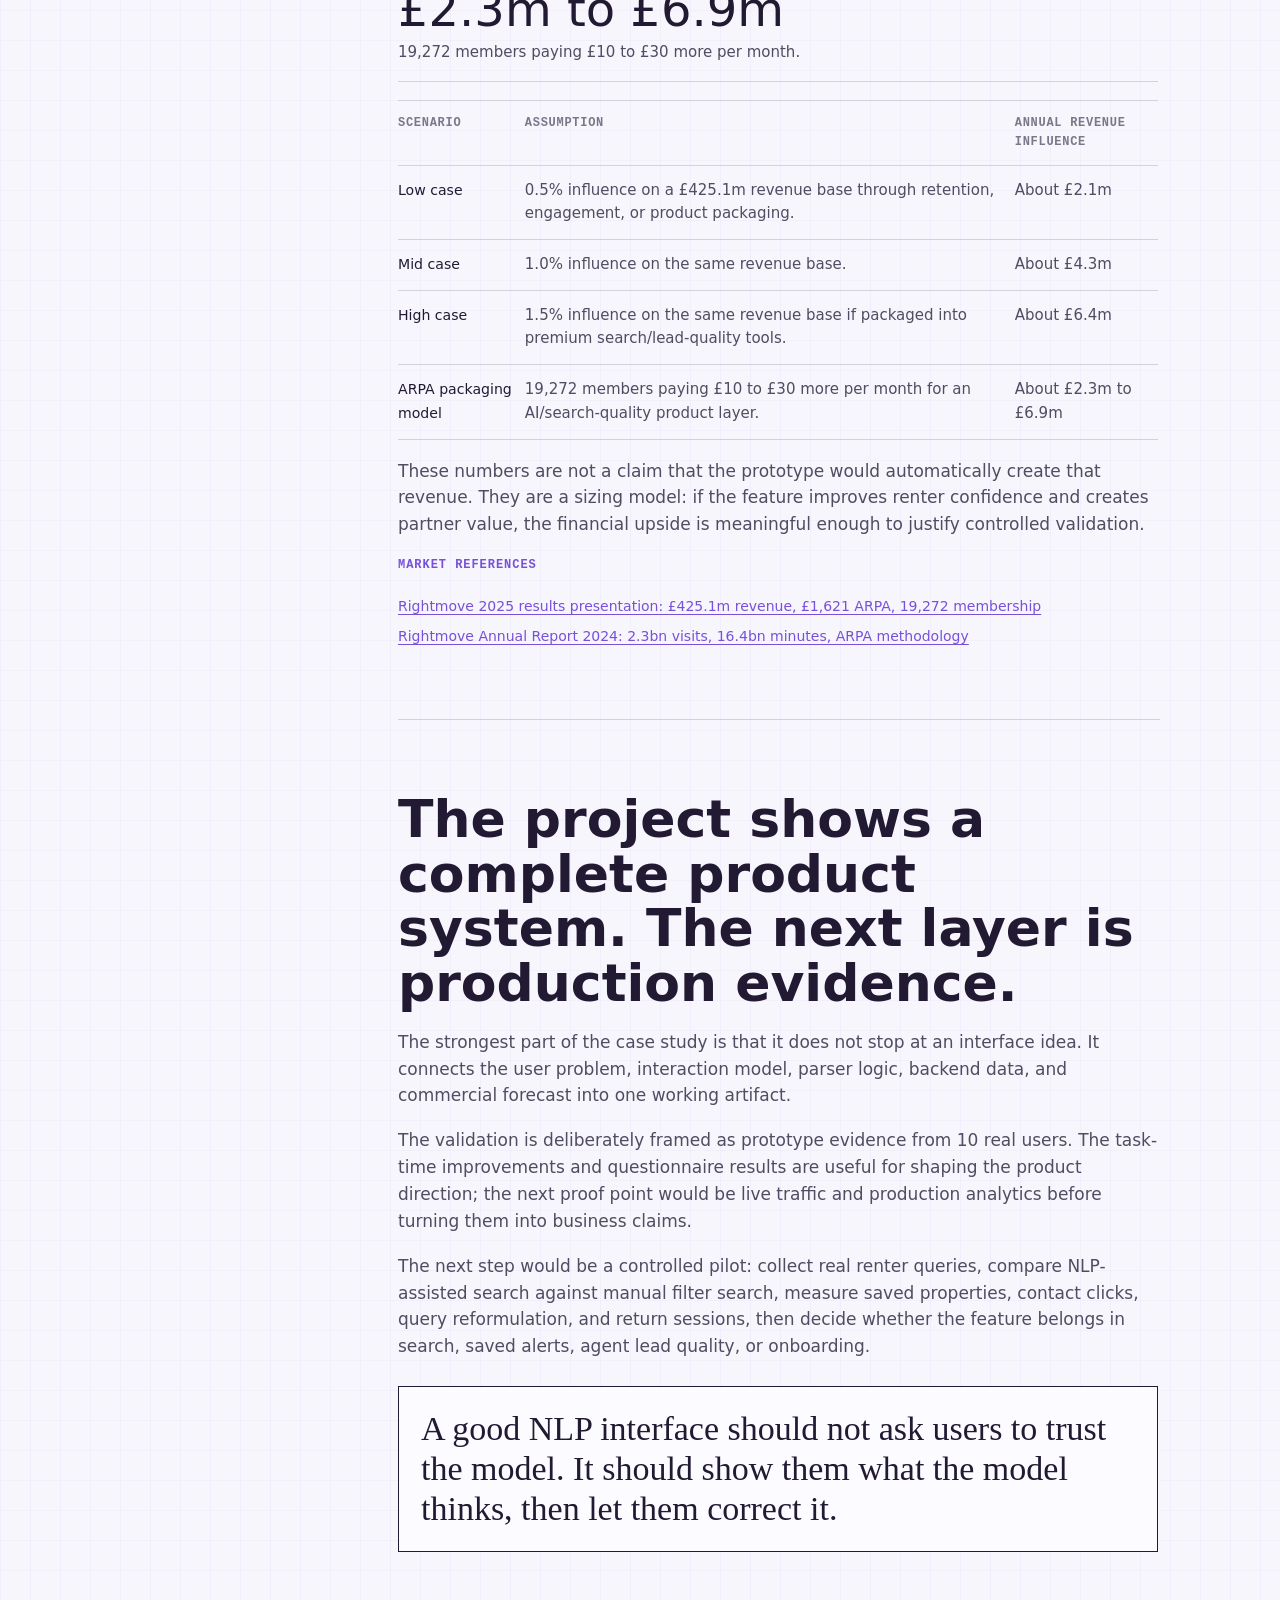
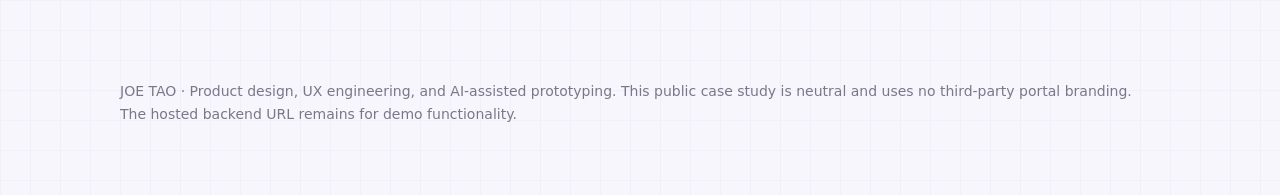
==== commit 5aadfde8: "Revert property NLP copy implementation" ====
--- a/index.html
+++ b/index.html
@@ -4,7 +4,7 @@
   <meta charset="utf-8">
   <meta name="viewport" content="width=device-width, initial-scale=1">
   <title>Property NLP Search Case Study</title>
-  <meta name="description" content="UX and development case study for a natural-language property search prototype that shows renters how their messy query was understood before asking them to trust the results.">
+  <meta name="description" content="UX and development case study for a natural-language property search prototype with editable intent, explainable ranking, usability testing, and revenue modelling.">
   <style>
     :root {
       --paper: oklch(97.5% 0.008 296);
@@ -746,7 +746,7 @@
     <section class="hero">
       <p class="eyebrow">UX engineering case study</p>
       <h1>Turning property search hesitation into an explainable NLP interface.</h1>
-      <p class="lede">A mobile-first prototype that shows renters how their messy query was understood before asking them to trust the results.</p>
+      <p class="lede">A mobile-first prototype that converts messy renter language into editable intent chips, explainable ranking, and a reusable search pattern for property discovery.</p>
       <div class="hero-actions">
         <a class="button primary" href="demo/iphone-frame.html">View iPhone prototype</a>
         <a class="button" href="demo/dev_whiteboard.html">Inspect backend logic</a>
@@ -807,7 +807,7 @@
           <p>I treated the project as a UX and development investigation rather than a visual redesign. The research question was simple: when users describe a property in natural language, where does confidence break?</p>
           <p>The first pass mapped the full renter journey from query entry to result scanning, filter adjustment, save/share behaviour, and enquiry intent. I then reviewed common property portal patterns to understand what users already expect: maps, filters, saved alerts, listing facts, and visible location context. That review made one thing clear: natural-language search cannot replace familiar controls unless it also shows how the sentence has been interpreted.</p>
           <p>To test that assumption, I built a black-and-white mobile wireframe and used it in moderated usability sessions with 10 real users. The prototype deliberately avoided brand styling so the sessions stayed focused on comprehension, control, and trust. Participants were asked to complete realistic renter tasks, such as finding a studio near a landmark under budget, choosing between walk time and commute time, excluding unwanted listing types, and explaining why the top result matched.</p>
-          <p>The sessions showed that users were not asking for a search box that acted clever. They wanted visible evidence that the system had understood them. Confidence improved when the interface kept the original query visible, translated requirements into editable chips, asked clarification questions only when needed, and explained each result in plain language.</p>
+          <p>The sessions showed that users were not asking for a more magical search box. They wanted visible evidence that the system had understood them. Confidence improved when the interface kept the original query visible, translated requirements into editable chips, asked clarification questions only when needed, and explained each result in plain language.</p>
           <div class="research-facts">
             <p><strong>Method</strong> Mixed-method usability testing: qualitative observation plus lightweight quantitative task metrics.</p>
             <p><strong>Participants</strong> 10 real users completed renter tasks covering budget, commute, ambiguity, exclusions, and shortlist confidence.</p>
@@ -853,13 +853,13 @@
         <section id="solution" class="article showcase">
       <div class="content">
         <h2>The solution was an NLP-assisted search interface with visible intent control.</h2>
-        <p>I kept the familiar search and filter model, then added a visible interpretation layer. Users type naturally. The system parses the sentence into chips. Results explain why they match. If the parser is unsure, the product asks a small clarification question instead of pretending to know.</p>
+        <p>The final design keeps the familiar search experience but adds a structured layer underneath it. Users type naturally. The system parses the sentence into chips. Results explain why they match. If the parser is unsure, the product asks a small clarification question instead of pretending to know.</p>
         <p>The solution has five reusable UX rules:</p>
         <ul>
           <li><strong>Keep the original query visible</strong> so users do not lose their own mental model.</li>
           <li><strong>Convert parsed intent into chips</strong> so constraints become durable and editable.</li>
           <li><strong>Separate must-haves from preferences</strong> so hard filters remove bad matches while soft preferences reorder good ones.</li>
-          <li><strong>Explain the result score</strong> so ranking feels inspectable instead of hidden.</li>
+          <li><strong>Explain the result score</strong> so ranking feels inspectable rather than magical.</li>
           <li><strong>Offer recovery paths</strong> when the query is ambiguous or too strict.</li>
         </ul>
         <div class="app-embed">
@@ -1066,7 +1066,7 @@
         <section id="forecast" class="article">
       <div class="content">
         <h2>Revenue potential depends on retention, lead quality, and premium product packaging.</h2>
-        <p>For a major UK property portal, the commercial upside would not come from the search box alone. It would come from fewer moments where users lose confidence, leave the session, or move the same search into another channel. If visible intent improves shortlist quality and enquiry confidence, the feature becomes easier to test as part of premium agent or developer products.</p>
+        <p>For a major UK property portal, the commercial upside would not come from the search box alone. It would come from better session continuation, higher saved-search quality, more confident enquiries, and the ability to package AI-assisted search as part of premium agent or developer products.</p>
         <p>Using public UK property portal benchmarks as a rough market reference, a conservative model can be framed three ways:</p>
         <div class="forecast-grid">
           <article class="forecast-card">
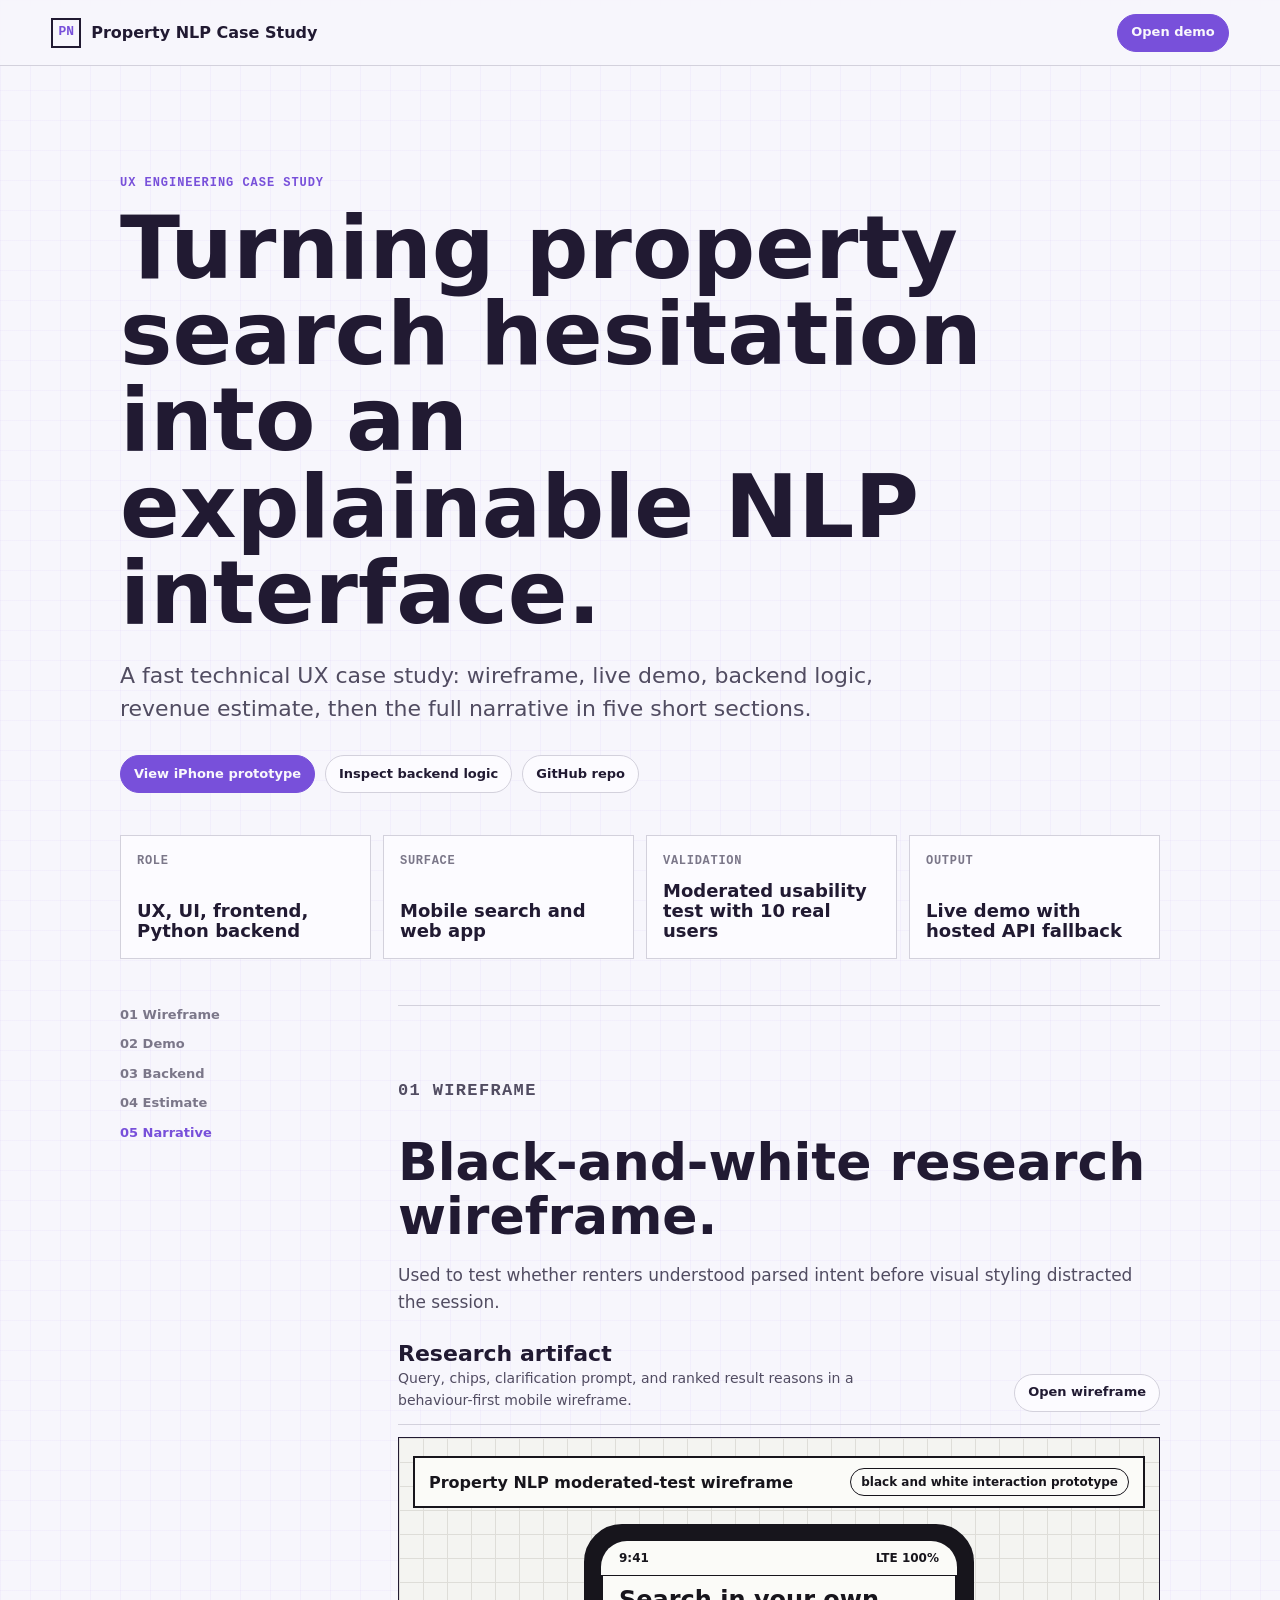
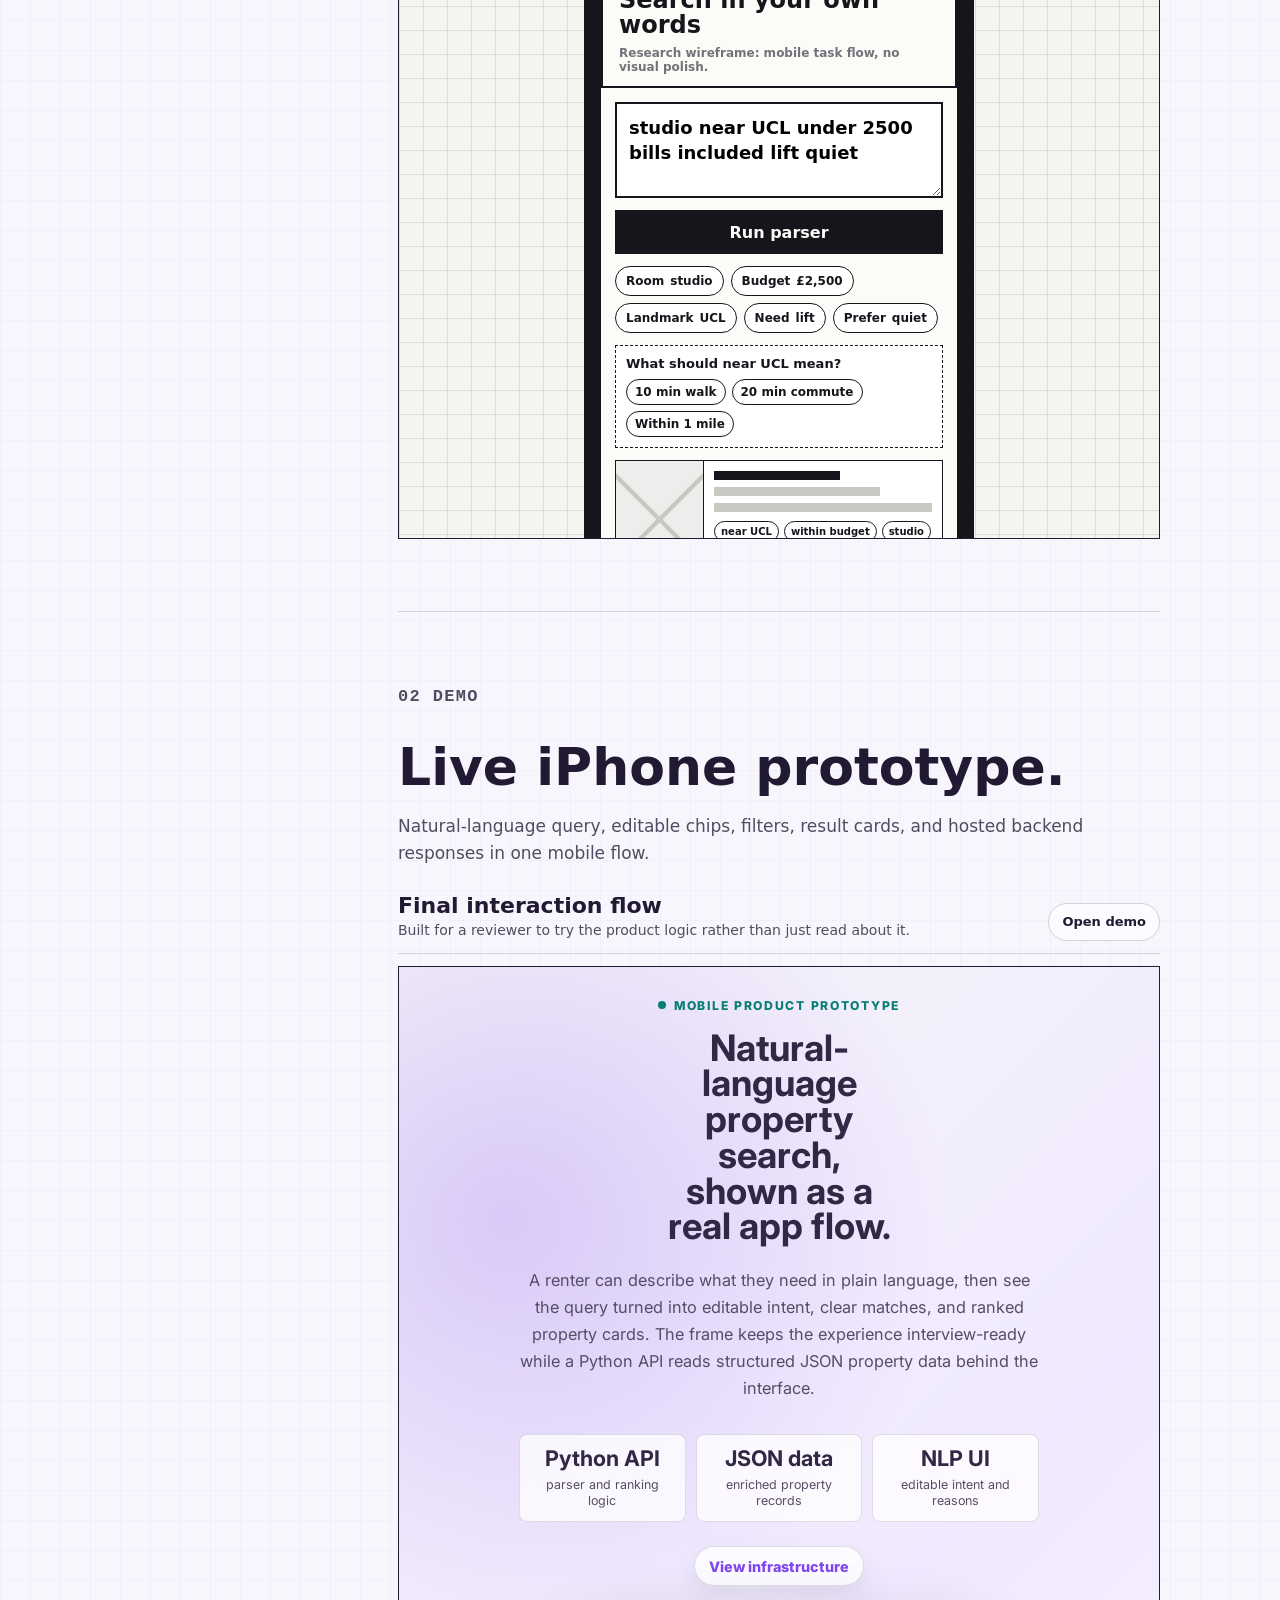
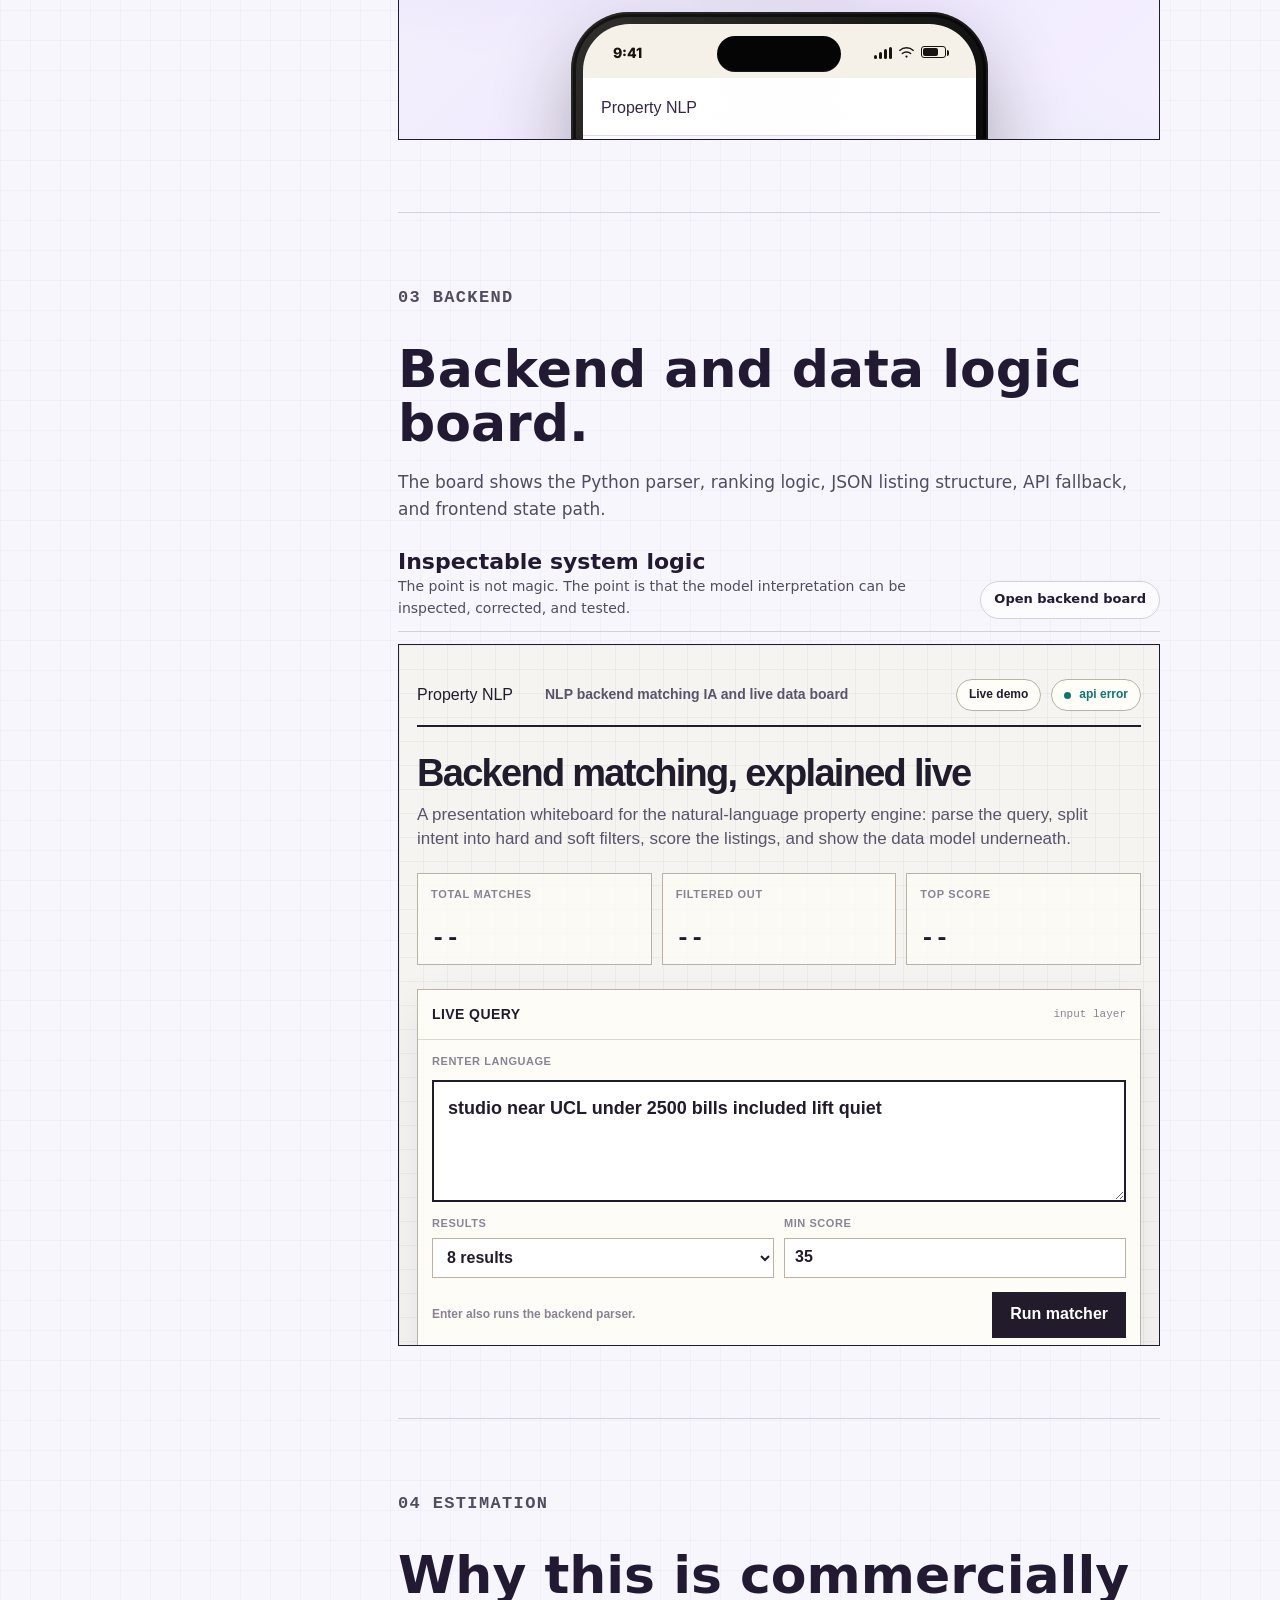
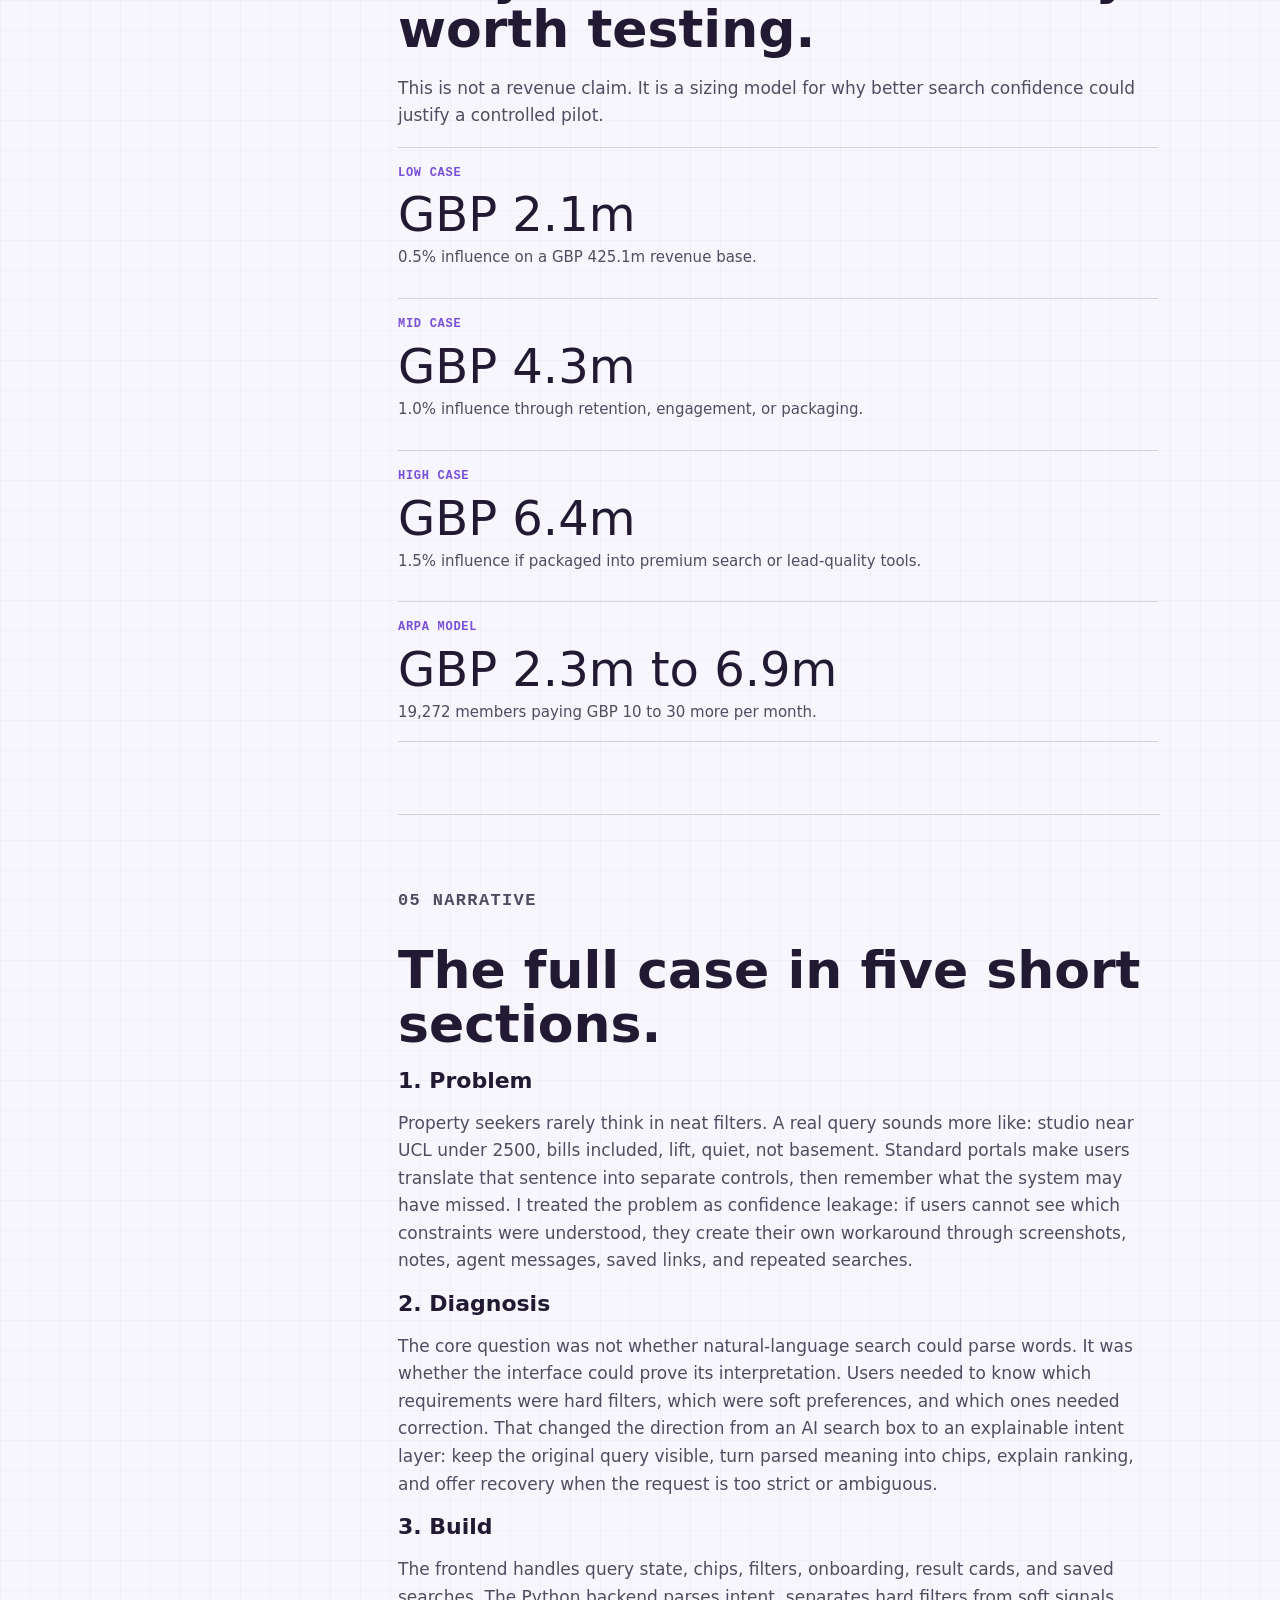
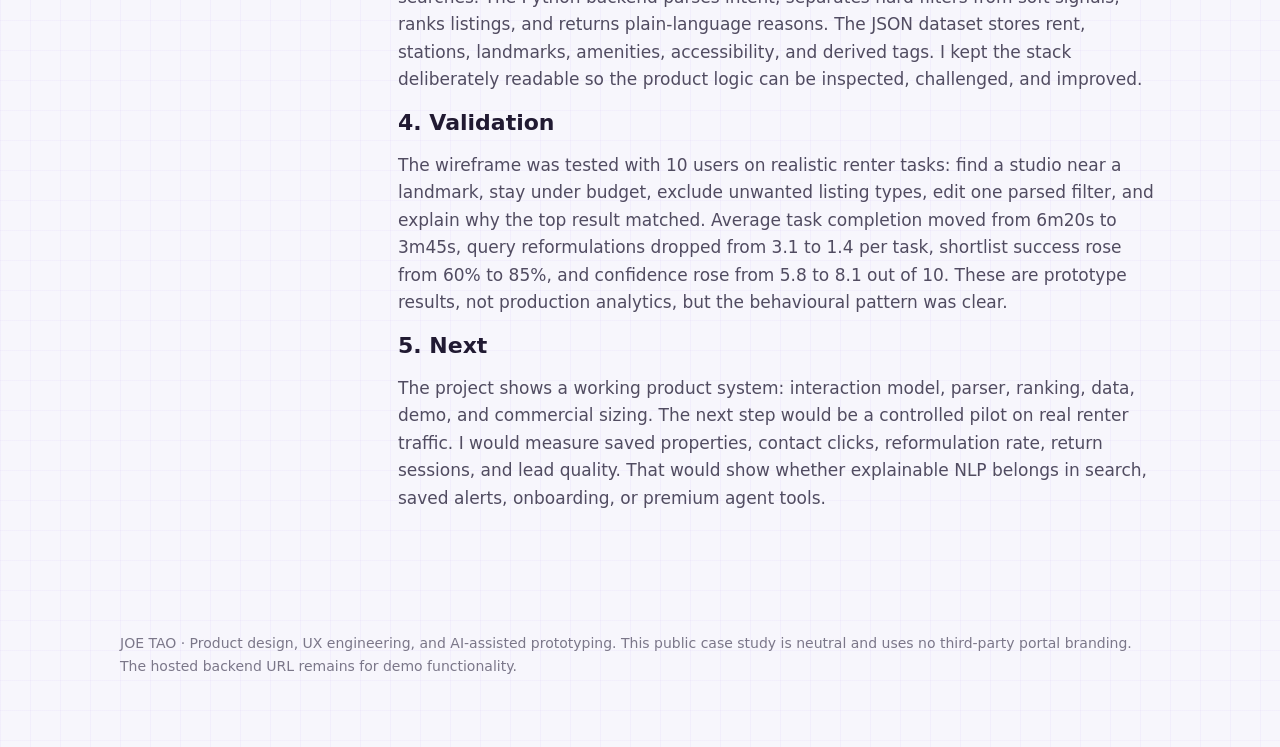
==== commit 4cb17bfa: "Simplify property case study flow" ====
--- a/index.html
+++ b/index.html
@@ -746,7 +746,7 @@
     <section class="hero">
       <p class="eyebrow">UX engineering case study</p>
       <h1>Turning property search hesitation into an explainable NLP interface.</h1>
-      <p class="lede">A mobile-first prototype that converts messy renter language into editable intent chips, explainable ranking, and a reusable search pattern for property discovery.</p>
+      <p class="lede">A fast technical UX case study: wireframe, live demo, backend logic, revenue estimate, then the full narrative in five short sections.</p>
       <div class="hero-actions">
         <a class="button primary" href="demo/iphone-frame.html">View iPhone prototype</a>
         <a class="button" href="demo/dev_whiteboard.html">Inspect backend logic</a>
@@ -776,370 +776,120 @@
     <div class="case-study-shell">
       <aside class="case-nav">
         <nav aria-label="Case study sections">
-          <a class="active" href="#problem">01 Problem</a>
-          <a href="#research">02 Research</a>
-          <a href="#root-cause">03 Root cause</a>
-          <a href="#solution">04 Solution</a>
-          <a href="#tech-stack">05 Tech stack</a>
-          <a href="#testing">06 Testing</a>
-          <a href="#refinement">07 Refinement</a>
-          <a href="#output">08 Output</a>
-          <a href="#forecast">09 Forecast</a>
-          <a href="#reflection">10 Reflection</a>
+          <a class="active" href="#wireframe">01 Wireframe</a>
+          <a href="#demo">02 Demo</a>
+          <a href="#backend">03 Backend</a>
+          <a href="#estimate">04 Estimate</a>
+          <a href="#article">05 Narrative</a>
         </nav>
       </aside>
 
       <div class="case-study-content">
-        <section id="problem" class="article">
-      <div class="content">
-        <h2>The problem was not search volume. It was search confidence.</h2>
-        <p>Property portals already give users filters, maps, saved alerts, and listing pages. The weak point appears when high-intent renters arrive with a sentence rather than a clean filter set: "studio near UCL under 2500 bills included lift quiet".</p>
-        <p>In a standard flow, that intent is broken apart. Budget might become a filter. Location might become a search term. Other constraints become manual memory. The user then has to inspect listings one by one to check whether the product understood them.</p>
-        <p><strong>The product risk is confidence leakage.</strong> If users cannot see that their requirements have been understood, they create their own comparison workflow through screenshots, notes, agent messages, WhatsApp, WeChat, Telegram, or another portal.</p>
-        <div class="quote">The user does not need the interface to feel clever. They need it to prove it understood the tradeoffs.</div>
-      </div>
-    </section>
-
-        <section id="research" class="article">
-      <div class="content">
-        <h2>Research reframed the work from one search box to a reusable intent system.</h2>
-        <div class="research-prose">
-          <p>I treated the project as a UX and development investigation rather than a visual redesign. The research question was simple: when users describe a property in natural language, where does confidence break?</p>
-          <p>The first pass mapped the full renter journey from query entry to result scanning, filter adjustment, save/share behaviour, and enquiry intent. I then reviewed common property portal patterns to understand what users already expect: maps, filters, saved alerts, listing facts, and visible location context. That review made one thing clear: natural-language search cannot replace familiar controls unless it also shows how the sentence has been interpreted.</p>
-          <p>To test that assumption, I built a black-and-white mobile wireframe and used it in moderated usability sessions with 10 real users. The prototype deliberately avoided brand styling so the sessions stayed focused on comprehension, control, and trust. Participants were asked to complete realistic renter tasks, such as finding a studio near a landmark under budget, choosing between walk time and commute time, excluding unwanted listing types, and explaining why the top result matched.</p>
-          <p>The sessions showed that users were not asking for a more magical search box. They wanted visible evidence that the system had understood them. Confidence improved when the interface kept the original query visible, translated requirements into editable chips, asked clarification questions only when needed, and explained each result in plain language.</p>
-          <div class="research-facts">
-            <p><strong>Method</strong> Mixed-method usability testing: qualitative observation plus lightweight quantitative task metrics.</p>
-            <p><strong>Participants</strong> 10 real users completed renter tasks covering budget, commute, ambiguity, exclusions, and shortlist confidence.</p>
-            <p><strong>Measures</strong> Task completion time, query reformulations, successful shortlist completion, post-task confidence rating, and qualitative comments about trust and control.</p>
-            <p><strong>Artifact</strong> A monochrome coded mobile wireframe tested behaviour before visual styling.</p>
-          </div>
-        </div>
-
-        <figure class="artifact">
-          <div class="artifact-visual">
-            <div class="wireframe">
-              <iframe class="wireframe-frame" src="demo/research-wireframe.html" title="Embedded mobile usability wireframe"></iframe>
+        <section id="wireframe" class="article showcase">
+          <div class="content">
+            <p class="kicker">01 Wireframe</p>
+            <h2>Black-and-white research wireframe.</h2>
+            <p>Used to test whether renters understood parsed intent before visual styling distracted the session.</p>
+            <div class="app-embed">
+              <div class="app-embed-head">
+                <div>
+                  <h3>Research artifact</h3>
+                  <p>Query, chips, clarification prompt, and ranked result reasons in a behaviour-first mobile wireframe.</p>
+                </div>
+                <a class="button" href="demo/research-wireframe.html">Open wireframe</a>
+              </div>
+              <iframe class="app-frame" src="demo/research-wireframe.html" title="Embedded property NLP research wireframe"></iframe>
             </div>
           </div>
-          <figcaption class="caption">
-            <strong>Moderated usability test artifact</strong>
-            The research prototype used a black-and-white mobile wireframe to test interaction logic: query, chips, clarification prompt, and ranked result reasons.
-            <br><br><a class="button" href="demo/research-wireframe.html">Open full wireframe</a>
-          </figcaption>
-        </figure>
-
-        <div class="research-prose">
-          <p><strong>Results.</strong> The 10-user test combined observed behaviour, task measures, and post-task questionnaire responses. Average task completion moved from 6m20s in the baseline manual-filter task to 3m45s with the NLP + visible-intent flow. Query reformulations dropped from 3.1 to 1.4 per task, successful shortlist completion increased from 60% to 85%, and average confidence rose from 5.8/10 to 8.1/10. The qualitative pattern matched the numbers: participants trusted the experience more when they could see and correct the system interpretation.</p>
-          <p><strong>Learning.</strong> The product needed an explainable intent layer, not just an AI-flavoured search input. The evidence behind that learning was both behavioural and verbal: users moved faster, rewrote less, completed the shortlist task more often, and repeatedly described editable chips and result reasons as the moments that made the search feel understood.</p>
-        </div>
-      </div>
-    </section>
-
-        <section id="root-cause" class="article">
-      <div class="content">
-        <h2>The root cause was invisible interpretation.</h2>
-        <p>The interface could not show users what it believed the query meant. That made every result feel slightly suspicious. Users were not only asking "is this property good?" They were also asking "did the system remember what I asked for?"</p>
-        <p>The repeated UX failure appeared in three places:</p>
-        <ul>
-          <li><strong>Hidden constraints:</strong> important requirements such as no basement, bills included, lift, or quietness were not visible as durable state.</li>
-          <li><strong>Unclear ranking:</strong> users could not distinguish hard filters from softer relevance signals.</li>
-          <li><strong>Poor recovery:</strong> when results were weak, the product did not help users relax or correct one constraint at a time.</li>
-        </ul>
-        <p>This diagnosis changed the solution. The answer was not simply "add AI search". The answer was an explainable intent layer that makes interpretation visible, editable, and testable.</p>
-      </div>
-    </section>
-
-        <section id="solution" class="article showcase">
-      <div class="content">
-        <h2>The solution was an NLP-assisted search interface with visible intent control.</h2>
-        <p>The final design keeps the familiar search experience but adds a structured layer underneath it. Users type naturally. The system parses the sentence into chips. Results explain why they match. If the parser is unsure, the product asks a small clarification question instead of pretending to know.</p>
-        <p>The solution has five reusable UX rules:</p>
-        <ul>
-          <li><strong>Keep the original query visible</strong> so users do not lose their own mental model.</li>
-          <li><strong>Convert parsed intent into chips</strong> so constraints become durable and editable.</li>
-          <li><strong>Separate must-haves from preferences</strong> so hard filters remove bad matches while soft preferences reorder good ones.</li>
-          <li><strong>Explain the result score</strong> so ranking feels inspectable rather than magical.</li>
-          <li><strong>Offer recovery paths</strong> when the query is ambiguous or too strict.</li>
-        </ul>
-        <div class="app-embed">
-          <div class="app-embed-head">
-            <div>
-              <h3>Final prototype</h3>
-              <p>The embedded iPhone demo shows onboarding, natural-language search, editable intent chips, filters, result cards, and hosted Python backend responses.</p>
-            </div>
-            <a class="button" href="demo/iphone-frame.html">Open full screen</a>
-          </div>
-          <iframe class="app-frame mobile-demo" src="demo/iphone-frame.html" title="Embedded iPhone property NLP prototype"></iframe>
-        </div>
-      </div>
-    </section>
-
-        <section id="tech-stack" class="article">
-      <div class="content">
-        <h2>The build combines frontend state, Python ranking, and structured property data.</h2>
-        <p>The prototype was deliberately lightweight so it could be read, tested, and explained in an interview setting. It avoids hiding the product logic inside a black-box model.</p>
-        <div class="number-grid">
-          <article class="number-card">
-            <div><span>Frontend</span><strong>HTML</strong></div>
-            <p>Single-file demo surfaces with responsive UI, state handling, and hosted API calls.</p>
-          </article>
-          <article class="number-card">
-            <div><span>Backend</span><strong>Python</strong></div>
-            <p>Parser, scorer, API routes, property payloads, and local server support.</p>
-          </article>
-          <article class="number-card">
-            <div><span>Data</span><strong>JSON</strong></div>
-            <p>Structured listings with rent, landmarks, stations, amenities, and derived search tags.</p>
-          </article>
-        </div>
-        <div class="stack-map">
-          <div class="stack-row">
-            <div class="step">Input</div>
-            <div><strong>Natural-language query</strong><p>The user writes messy renter language. The interface keeps the original query visible.</p></div>
-          </div>
-          <div class="stack-row">
-            <div class="step">Parse</div>
-            <div><strong>Python intent extraction</strong><p>Rules identify budget, room type, landmarks, distance, amenities, exclusions, and soft preferences.</p></div>
-          </div>
-          <div class="stack-row">
-            <div class="step">Rank</div>
-            <div><strong>Hard filters plus soft scoring</strong><p>Must-haves remove bad matches. Preferences reorder viable listings. Reasons are returned with each result.</p></div>
-          </div>
-          <div class="stack-row">
-            <div class="step">Render</div>
-            <div><strong>Editable UI state</strong><p>Chips, clarification prompts, result cards, and empty states make the system inspectable.</p></div>
-          </div>
-        </div>
-        <table class="data-table">
-          <thead>
-            <tr>
-              <th>Layer</th>
-              <th>Implementation</th>
-              <th>Purpose</th>
-            </tr>
-          </thead>
-          <tbody>
-            <tr>
-              <td><strong>Frontend</strong></td>
-              <td>HTML, CSS, JavaScript</td>
-              <td>Mobile app shell, query state, chips, filters, results, onboarding, saved/recent searches.</td>
-            </tr>
-            <tr>
-              <td><strong>Backend</strong></td>
-              <td>Python HTTP server and hosted API fallback</td>
-              <td>Runs search parsing, scoring, endpoint responses, and property payload delivery.</td>
-            </tr>
-            <tr>
-              <td><strong>Search logic</strong></td>
-              <td>Rule parser, TF-IDF vector layer, scoring reasons</td>
-              <td>Separates hard filters, soft preferences, exclusions, semantic fit, and ranking explanation.</td>
-            </tr>
-            <tr>
-              <td><strong>Data</strong></td>
-              <td>JSON property dataset</td>
-              <td>Stores rent, location, stations, landmarks, amenities, accessibility, and derived search tags.</td>
-            </tr>
-          </tbody>
-        </table>
-      </div>
-    </section>
-
-        <section id="testing" class="article">
-      <div class="content">
-        <h2>Testing focused on task completion, confidence, and recovery.</h2>
-        <p>The testing plan used a black-and-white interactive mobile wireframe before visual consolidation. This kept the sessions focused on behaviour rather than styling. I tested with 10 real users completing common renter tasks and answering a short questionnaire, then used the results to guide refinement.</p>
-        <p><strong>Task examples:</strong> find a studio near a university under a set budget; exclude basement flats; choose between 10-minute walk and 20-minute commute; edit one parsed filter; explain why the top result matched.</p>
-        <div class="number-grid">
-          <article class="number-card">
-            <div><span>Completion speed</span><strong>41%</strong></div>
-            <p>Observed reduction in average task completion time after NLP + UI.</p>
-          </article>
-          <article class="number-card">
-            <div><span>Reformulations</span><strong>-55%</strong></div>
-            <p>Fewer repeated query rewrites because chips made intent editable.</p>
-          </article>
-          <article class="number-card">
-            <div><span>Confidence</span><strong>8.1</strong></div>
-            <p>Average post-task confidence score after result reasons and clarification prompts.</p>
-          </article>
-        </div>
-        <div class="comparison-bars">
-          <div class="comparison">
-            <div class="comparison-head"><strong>Average task completion</strong><span>6m20s to 3m45s</span></div>
-            <div class="bar-pair">
-              <div class="bar-line before"><span>Before</span><div class="track"><span style="--value:100%;"></span></div><span>6m20s</span></div>
-              <div class="bar-line"><span>After</span><div class="track"><span style="--value:59%;"></span></div><span>3m45s</span></div>
+        </section>
+
+        <section id="demo" class="article showcase">
+          <div class="content">
+            <p class="kicker">02 Demo</p>
+            <h2>Live iPhone prototype.</h2>
+            <p>Natural-language query, editable chips, filters, result cards, and hosted backend responses in one mobile flow.</p>
+            <div class="app-embed">
+              <div class="app-embed-head">
+                <div>
+                  <h3>Final interaction flow</h3>
+                  <p>Built for a reviewer to try the product logic rather than just read about it.</p>
+                </div>
+                <a class="button" href="demo/iphone-frame.html">Open demo</a>
+              </div>
+              <iframe class="app-frame mobile-demo" src="demo/iphone-frame.html" title="Embedded iPhone property NLP prototype"></iframe>
             </div>
           </div>
-          <div class="comparison">
-            <div class="comparison-head"><strong>Query reformulations</strong><span>3.1 to 1.4 per task</span></div>
-            <div class="bar-pair">
-              <div class="bar-line before"><span>Before</span><div class="track"><span style="--value:100%;"></span></div><span>3.1</span></div>
-              <div class="bar-line"><span>After</span><div class="track"><span style="--value:45%;"></span></div><span>1.4</span></div>
+        </section>
+
+        <section id="backend" class="article showcase">
+          <div class="content">
+            <p class="kicker">03 Backend</p>
+            <h2>Backend and data logic board.</h2>
+            <p>The board shows the Python parser, ranking logic, JSON listing structure, API fallback, and frontend state path.</p>
+            <div class="app-embed">
+              <div class="app-embed-head">
+                <div>
+                  <h3>Inspectable system logic</h3>
+                  <p>The point is not magic. The point is that the model interpretation can be inspected, corrected, and tested.</p>
+                </div>
+                <a class="button" href="demo/dev_whiteboard.html">Open backend board</a>
+              </div>
+              <iframe class="app-frame" src="demo/dev_whiteboard.html" title="Embedded property NLP backend board"></iframe>
             </div>
           </div>
-          <div class="comparison">
-            <div class="comparison-head"><strong>Successful shortlist task</strong><span>60% to 85%</span></div>
-            <div class="bar-pair">
-              <div class="bar-line before"><span>Before</span><div class="track"><span style="--value:60%;"></span></div><span>60%</span></div>
-              <div class="bar-line"><span>After</span><div class="track"><span style="--value:85%;"></span></div><span>85%</span></div>
+        </section>
+
+        <section id="estimate" class="article">
+          <div class="content">
+            <p class="kicker">04 Estimation</p>
+            <h2>Why this is commercially worth testing.</h2>
+            <p>This is not a revenue claim. It is a sizing model for why better search confidence could justify a controlled pilot.</p>
+            <div class="forecast-grid">
+              <article class="forecast-card">
+                <span>Low case</span>
+                <strong>GBP 2.1m</strong>
+                <p>0.5% influence on a GBP 425.1m revenue base.</p>
+              </article>
+              <article class="forecast-card">
+                <span>Mid case</span>
+                <strong>GBP 4.3m</strong>
+                <p>1.0% influence through retention, engagement, or packaging.</p>
+              </article>
+              <article class="forecast-card">
+                <span>High case</span>
+                <strong>GBP 6.4m</strong>
+                <p>1.5% influence if packaged into premium search or lead-quality tools.</p>
+              </article>
+              <article class="forecast-card">
+                <span>ARPA model</span>
+                <strong>GBP 2.3m to 6.9m</strong>
+                <p>19,272 members paying GBP 10 to 30 more per month.</p>
+              </article>
             </div>
           </div>
-        </div>
-        <table class="data-table">
-          <thead>
-            <tr>
-              <th>Measure</th>
-              <th>Before NLP + UI</th>
-              <th>After NLP + UI</th>
-              <th>Observed change</th>
-            </tr>
-          </thead>
-          <tbody>
-            <tr>
-              <td><strong>Average task completion</strong></td>
-              <td>6m 20s</td>
-              <td>3m 45s</td>
-              <td>41% faster</td>
-            </tr>
-            <tr>
-              <td><strong>Query reformulations</strong></td>
-              <td>3.1 per task</td>
-              <td>1.4 per task</td>
-              <td>55% fewer</td>
-            </tr>
-            <tr>
-              <td><strong>Successful shortlist task</strong></td>
-              <td>60%</td>
-              <td>85%</td>
-              <td>25-point lift</td>
-            </tr>
-            <tr>
-              <td><strong>Confidence rating</strong></td>
-              <td>5.8 / 10</td>
-              <td>8.1 / 10</td>
-              <td>2.3-point lift</td>
-            </tr>
-          </tbody>
-        </table>
-        <div class="callout">
-          <strong>Important note</strong>
-          These are prototype usability results from 10 real users, not production analytics. They show directional UX improvement and where to validate next with live traffic.
-        </div>
-      </div>
-    </section>
-
-        <section id="refinement" class="article">
-      <div class="content">
-        <h2>Feedback pushed the UI toward simpler language and clearer control.</h2>
-        <p>The first version made the backend too visible. Users did not need to see every parsed field. They needed enough structure to feel in control.</p>
-        <p>The final refinement simplified the interface around four visible behaviours:</p>
-        <ul>
-          <li><strong>Search phrase remains primary</strong> because users trust their own words.</li>
-          <li><strong>Intent chips sit close to the query</strong> so users can verify interpretation quickly.</li>
-          <li><strong>Clarification prompts appear only when needed</strong> rather than interrupting the flow.</li>
-          <li><strong>Result reasons use plain language</strong> such as "near UCL in 6 min walk" and "rent within budget".</li>
-        </ul>
-        <p>This consolidation turned the prototype from a technical demonstration into a product experience.</p>
-      </div>
-    </section>
-
-        <section id="output" class="article showcase">
-      <div class="content">
-        <h2>The final output is a bundled product demo, not a static case-study mock.</h2>
-        <p>The final repository includes an editorial case study, iPhone demo, onboarding flow, full web app, infrastructure whiteboard, Python backend, hosted API fallback, and structured JSON data.</p>
-        <p>For interview use, the flow is simple: read the case study, open the iPhone demo, run a search, then inspect the infrastructure board if the discussion becomes technical.</p>
-        <div class="app-embed">
-          <div class="app-embed-head">
-            <div>
-              <h3>Infrastructure view</h3>
-              <p>The embedded board shows the frontend, hosted API fallback, Python parsing logic, ranking behaviour, and JSON data structure in one reviewable surface.</p>
-            </div>
-            <a class="button" href="demo/dev_whiteboard.html">Open full screen</a>
+        </section>
+
+        <section id="article" class="article">
+          <div class="content research-prose">
+            <p class="kicker">05 Narrative</p>
+            <h2>The full case in five short sections.</h2>
+
+            <h3>1. Problem</h3>
+            <p>Property seekers rarely think in neat filters. A real query sounds more like: studio near UCL under 2500, bills included, lift, quiet, not basement. Standard portals make users translate that sentence into separate controls, then remember what the system may have missed. I treated the problem as confidence leakage: if users cannot see which constraints were understood, they create their own workaround through screenshots, notes, agent messages, saved links, and repeated searches.</p>
+
+            <h3>2. Diagnosis</h3>
+            <p>The core question was not whether natural-language search could parse words. It was whether the interface could prove its interpretation. Users needed to know which requirements were hard filters, which were soft preferences, and which ones needed correction. That changed the direction from an AI search box to an explainable intent layer: keep the original query visible, turn parsed meaning into chips, explain ranking, and offer recovery when the request is too strict or ambiguous.</p>
+
+            <h3>3. Build</h3>
+            <p>The frontend handles query state, chips, filters, onboarding, result cards, and saved searches. The Python backend parses intent, separates hard filters from soft signals, ranks listings, and returns plain-language reasons. The JSON dataset stores rent, stations, landmarks, amenities, accessibility, and derived tags. I kept the stack deliberately readable so the product logic can be inspected, challenged, and improved.</p>
+
+            <h3>4. Validation</h3>
+            <p>The wireframe was tested with 10 users on realistic renter tasks: find a studio near a landmark, stay under budget, exclude unwanted listing types, edit one parsed filter, and explain why the top result matched. Average task completion moved from 6m20s to 3m45s, query reformulations dropped from 3.1 to 1.4 per task, shortlist success rose from 60% to 85%, and confidence rose from 5.8 to 8.1 out of 10. These are prototype results, not production analytics, but the behavioural pattern was clear.</p>
+
+            <h3>5. Next</h3>
+            <p>The project shows a working product system: interaction model, parser, ranking, data, demo, and commercial sizing. The next step would be a controlled pilot on real renter traffic. I would measure saved properties, contact clicks, reformulation rate, return sessions, and lead quality. That would show whether explainable NLP belongs in search, saved alerts, onboarding, or premium agent tools.</p>
           </div>
-          <iframe class="app-frame" src="demo/dev_whiteboard.html" title="Embedded property NLP infrastructure board"></iframe>
-        </div>
-      </div>
-    </section>
-
-        <section id="forecast" class="article">
-      <div class="content">
-        <h2>Revenue potential depends on retention, lead quality, and premium product packaging.</h2>
-        <p>For a major UK property portal, the commercial upside would not come from the search box alone. It would come from better session continuation, higher saved-search quality, more confident enquiries, and the ability to package AI-assisted search as part of premium agent or developer products.</p>
-        <p>Using public UK property portal benchmarks as a rough market reference, a conservative model can be framed three ways:</p>
-        <div class="forecast-grid">
-          <article class="forecast-card">
-            <span>Low case</span>
-            <strong>£2.1m</strong>
-            <p>0.5% influence on a £425.1m revenue base.</p>
-          </article>
-          <article class="forecast-card">
-            <span>Mid case</span>
-            <strong>£4.3m</strong>
-            <p>1.0% influence through retention, engagement, or packaging.</p>
-          </article>
-          <article class="forecast-card">
-            <span>High case</span>
-            <strong>£6.4m</strong>
-            <p>1.5% influence if packaged into premium search or lead-quality tools.</p>
-          </article>
-          <article class="forecast-card">
-            <span>ARPA model</span>
-            <strong>£2.3m to £6.9m</strong>
-            <p>19,272 members paying £10 to £30 more per month.</p>
-          </article>
-        </div>
-        <table class="data-table">
-          <thead>
-            <tr>
-              <th>Scenario</th>
-              <th>Assumption</th>
-              <th>Annual revenue influence</th>
-            </tr>
-          </thead>
-          <tbody>
-            <tr>
-              <td><strong>Low case</strong></td>
-              <td>0.5% influence on a £425.1m revenue base through retention, engagement, or product packaging.</td>
-              <td>About £2.1m</td>
-            </tr>
-            <tr>
-              <td><strong>Mid case</strong></td>
-              <td>1.0% influence on the same revenue base.</td>
-              <td>About £4.3m</td>
-            </tr>
-            <tr>
-              <td><strong>High case</strong></td>
-              <td>1.5% influence on the same revenue base if packaged into premium search/lead-quality tools.</td>
-              <td>About £6.4m</td>
-            </tr>
-            <tr>
-              <td><strong>ARPA packaging model</strong></td>
-              <td>19,272 members paying £10 to £30 more per month for an AI/search-quality product layer.</td>
-              <td>About £2.3m to £6.9m</td>
-            </tr>
-          </tbody>
-        </table>
-        <p>These numbers are not a claim that the prototype would automatically create that revenue. They are a sizing model: if the feature improves renter confidence and creates partner value, the financial upside is meaningful enough to justify controlled validation.</p>
-        <div class="source-list">
-          <span class="table-label">Market references</span>
-          <a href="https://uk.marketscreener.com/news/rightmove-full-year-results-2025-presentation-ce7e5cded081f322">Rightmove 2025 results presentation: £425.1m revenue, £1,621 ARPA, 19,272 membership</a>
-          <a href="https://plc.rightmove.co.uk/content/uploads/2025/06/RIG001_2024AR_WEB_250603.pdf">Rightmove Annual Report 2024: 2.3bn visits, 16.4bn minutes, ARPA methodology</a>
-        </div>
-      </div>
-    </section>
-
-        <section id="reflection" class="article">
-      <div class="content">
-        <h2>The project shows a complete product system. The next layer is production evidence.</h2>
-        <p>The strongest part of the case study is that it does not stop at an interface idea. It connects the user problem, interaction model, parser logic, backend data, and commercial forecast into one working artifact.</p>
-        <p>The validation is deliberately framed as prototype evidence from 10 real users. The task-time improvements and questionnaire results are useful for shaping the product direction; the next proof point would be live traffic and production analytics before turning them into business claims.</p>
-        <p>The next step would be a controlled pilot: collect real renter queries, compare NLP-assisted search against manual filter search, measure saved properties, contact clicks, query reformulation, and return sessions, then decide whether the feature belongs in search, saved alerts, agent lead quality, or onboarding.</p>
-        <div class="quote">A good NLP interface should not ask users to trust the model. It should show them what the model thinks, then let them correct it.</div>
-      </div>
-    </section>
-
+        </section>
       </div>
     </div>
 
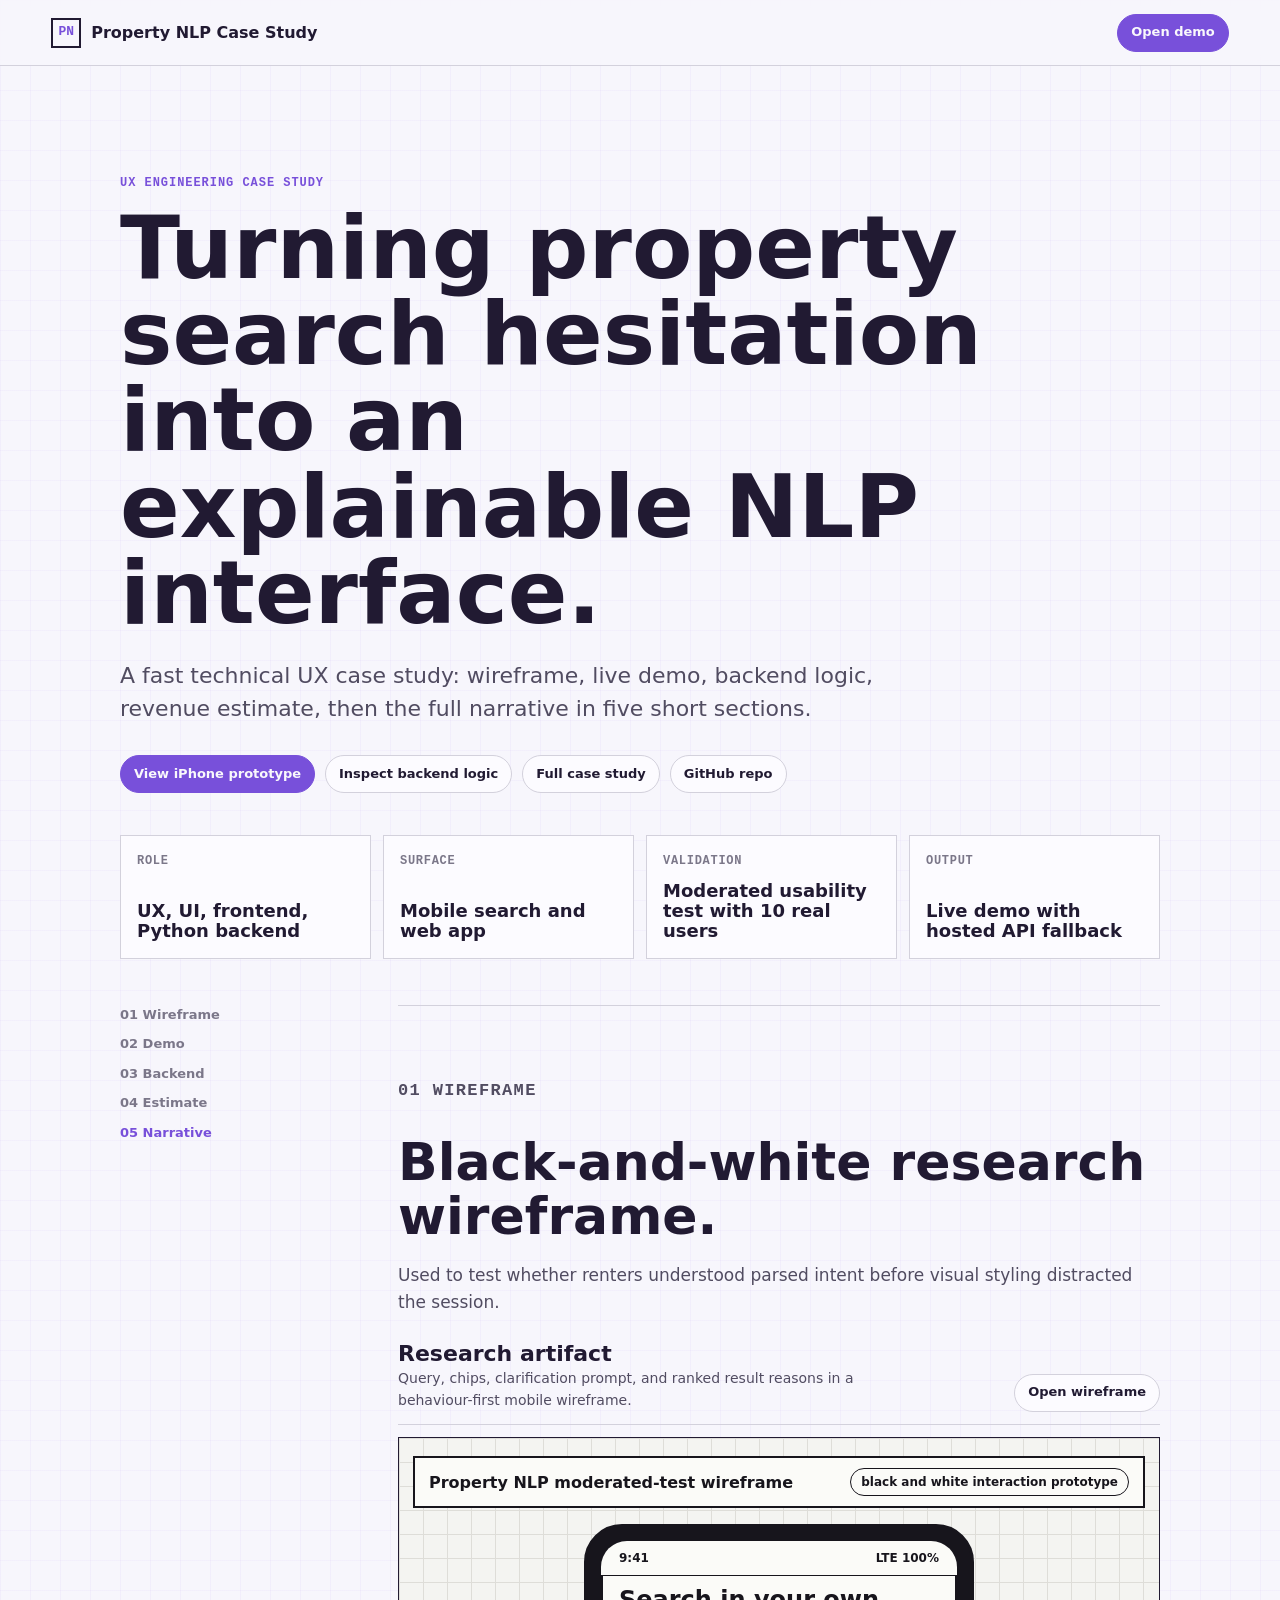
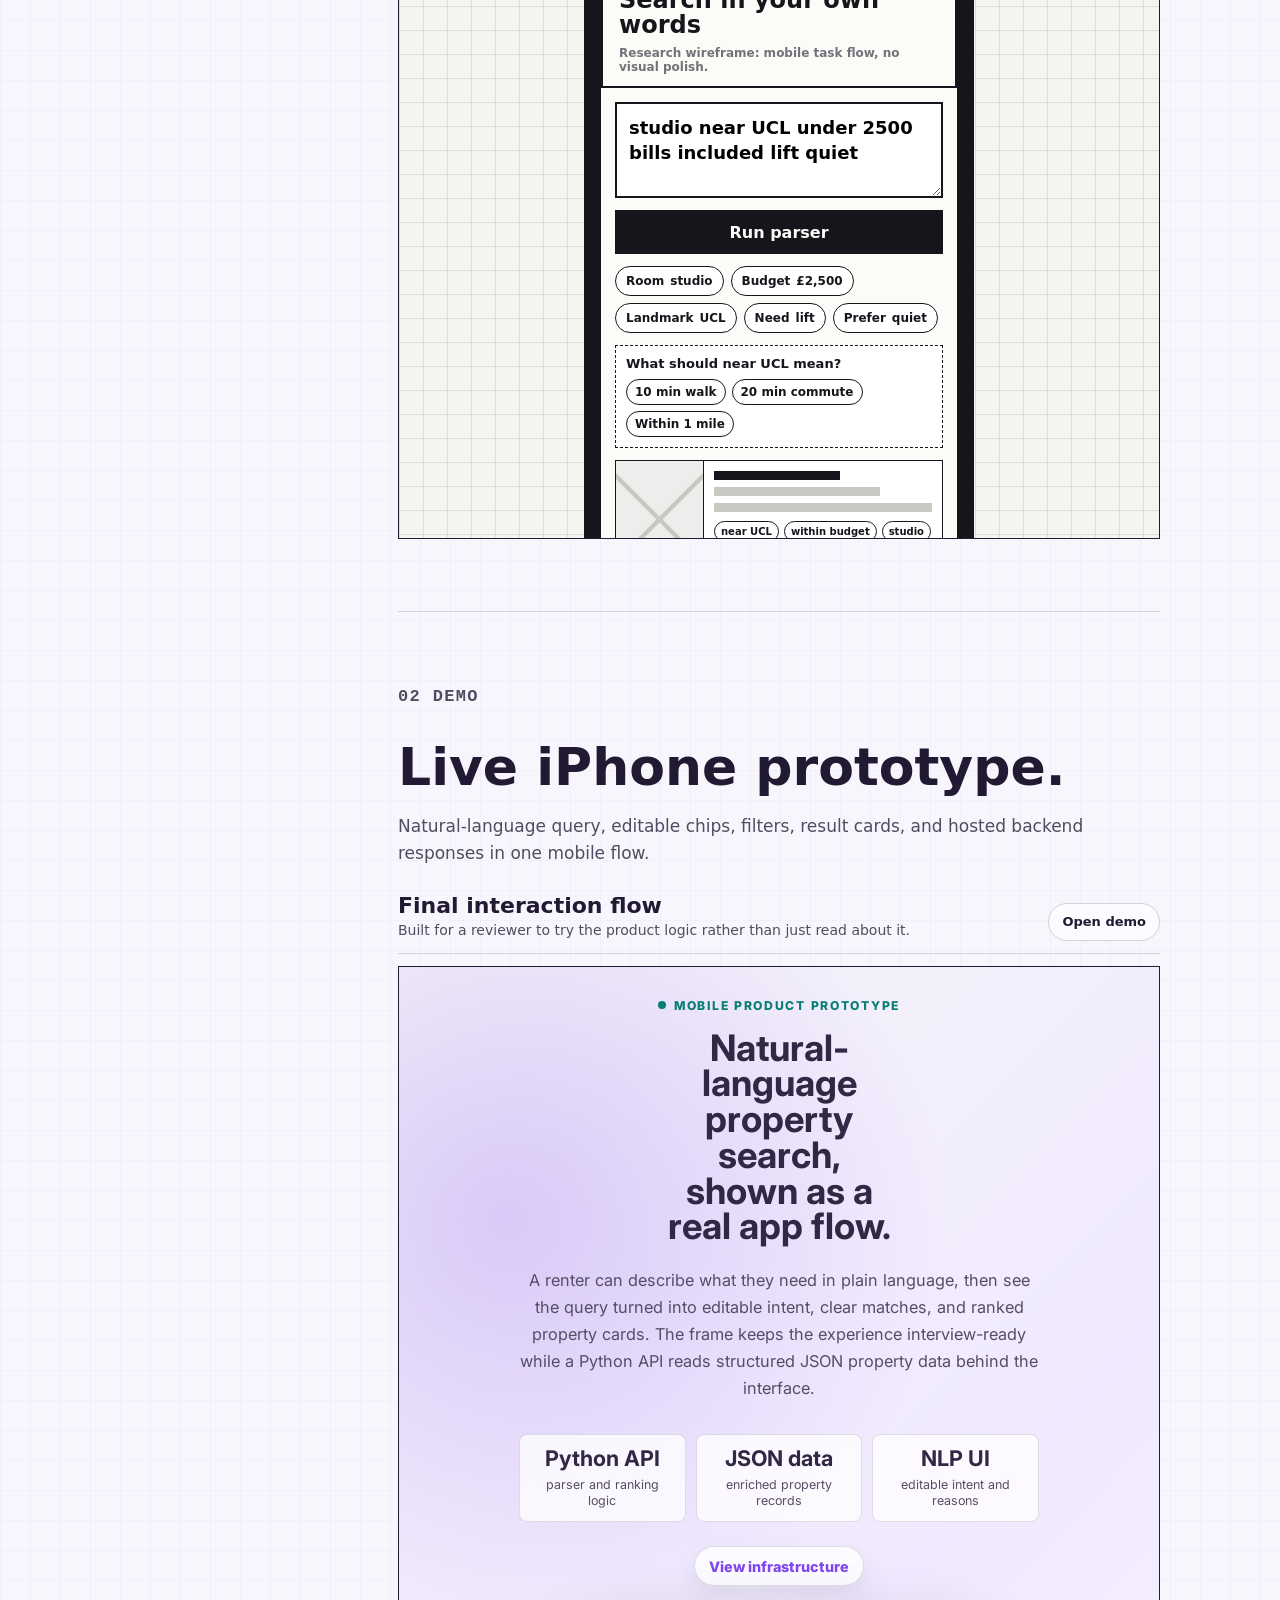
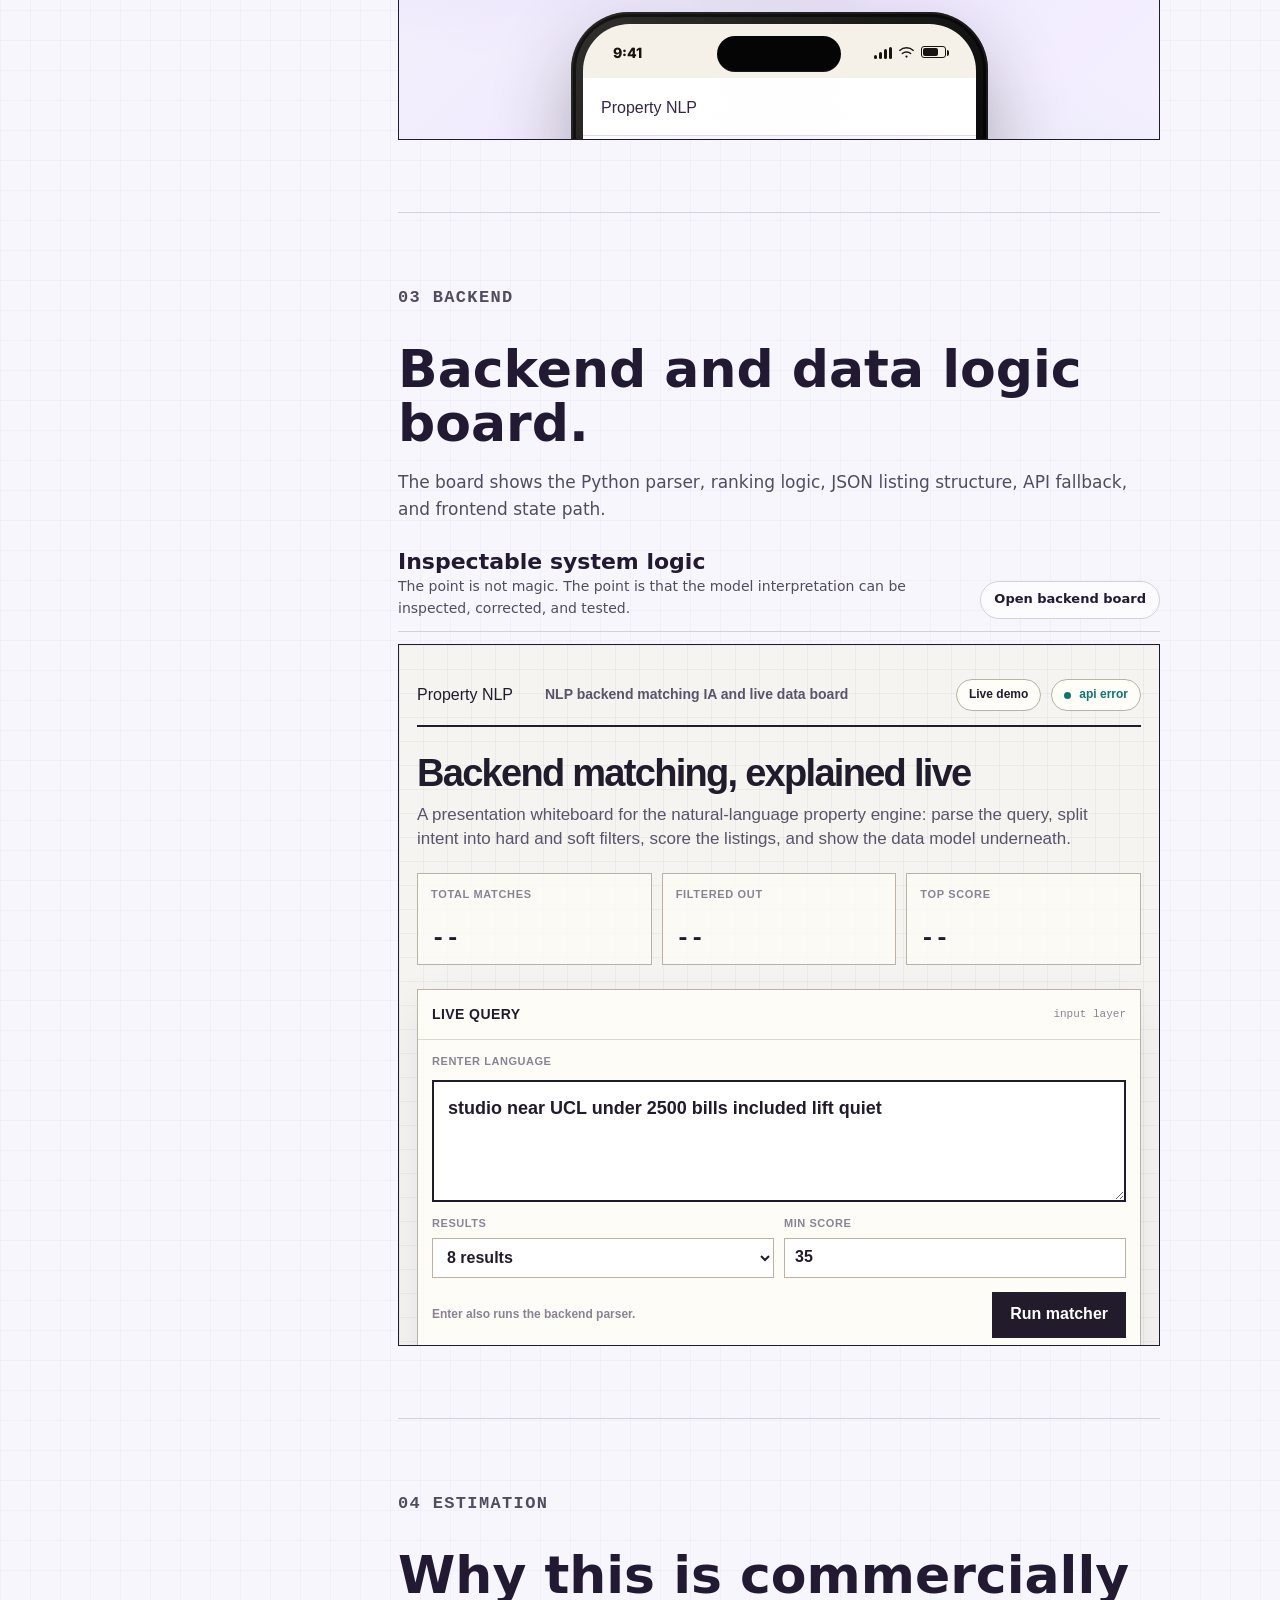
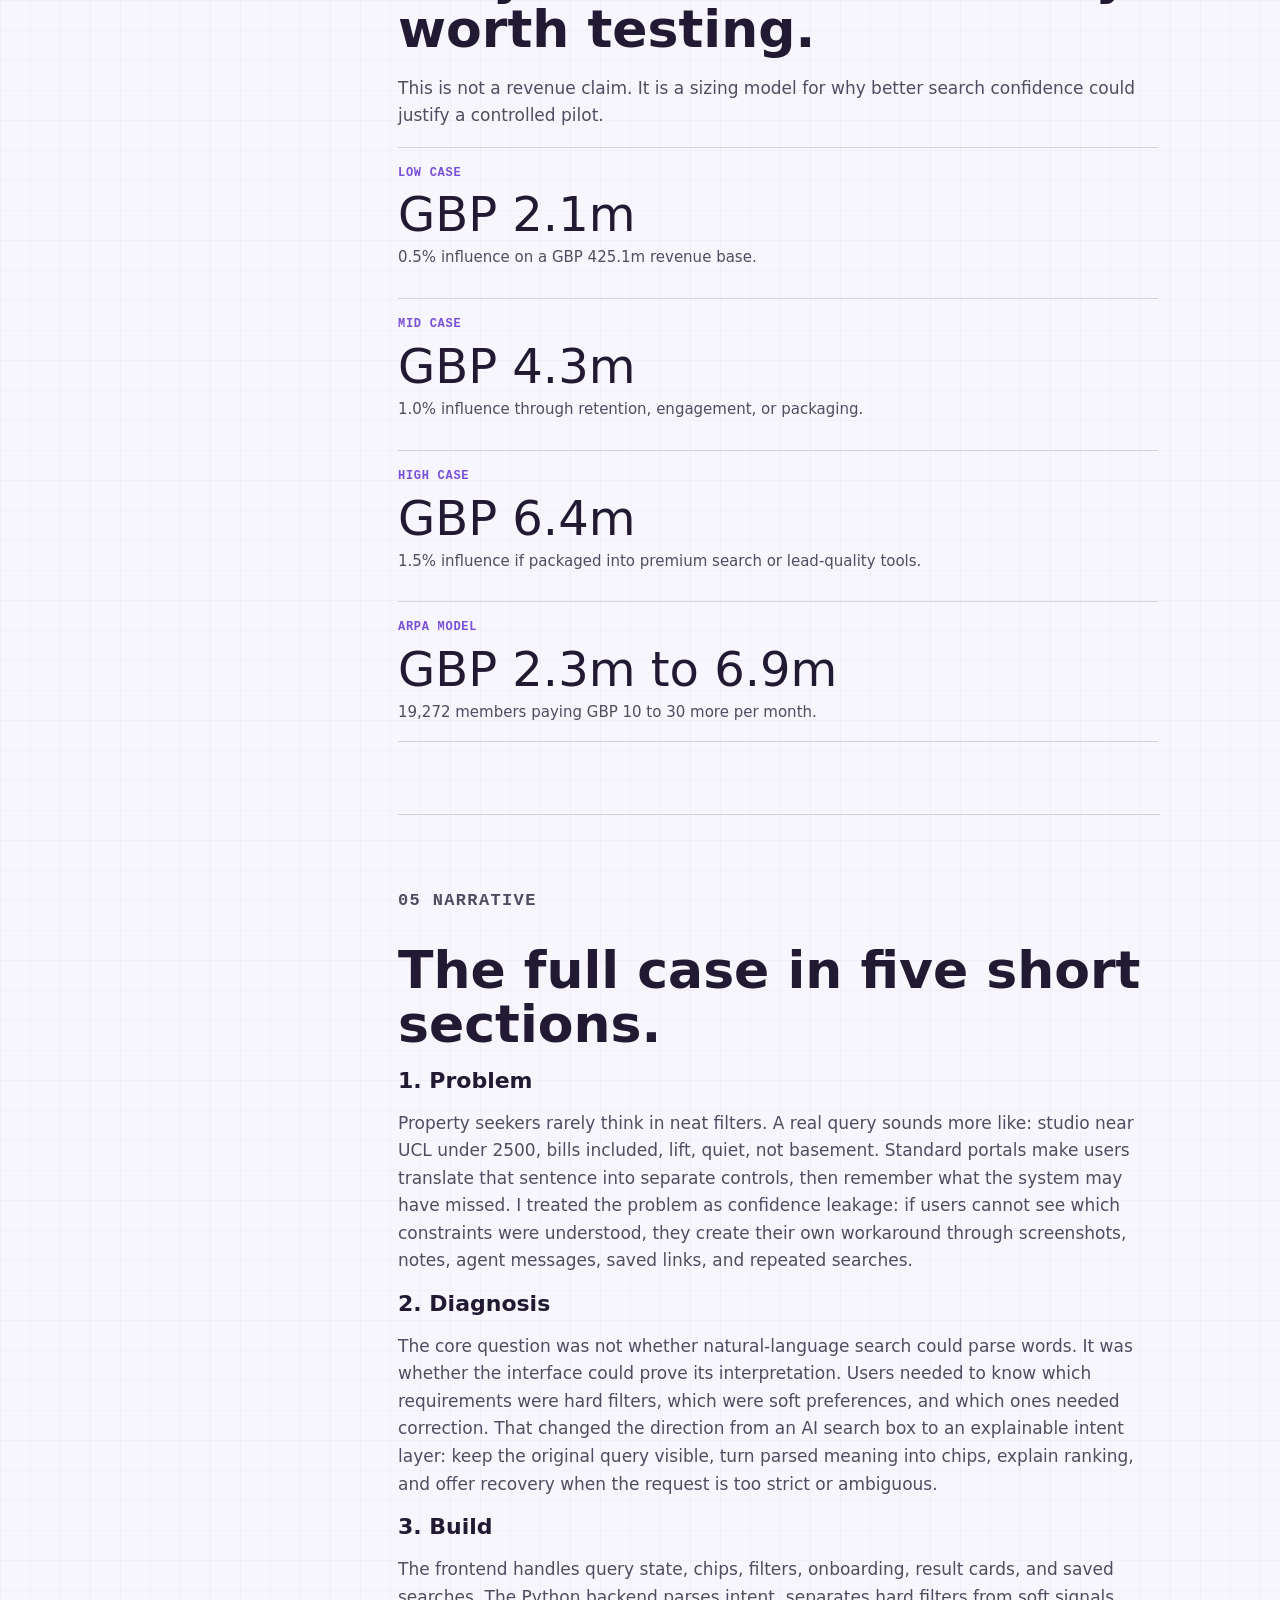
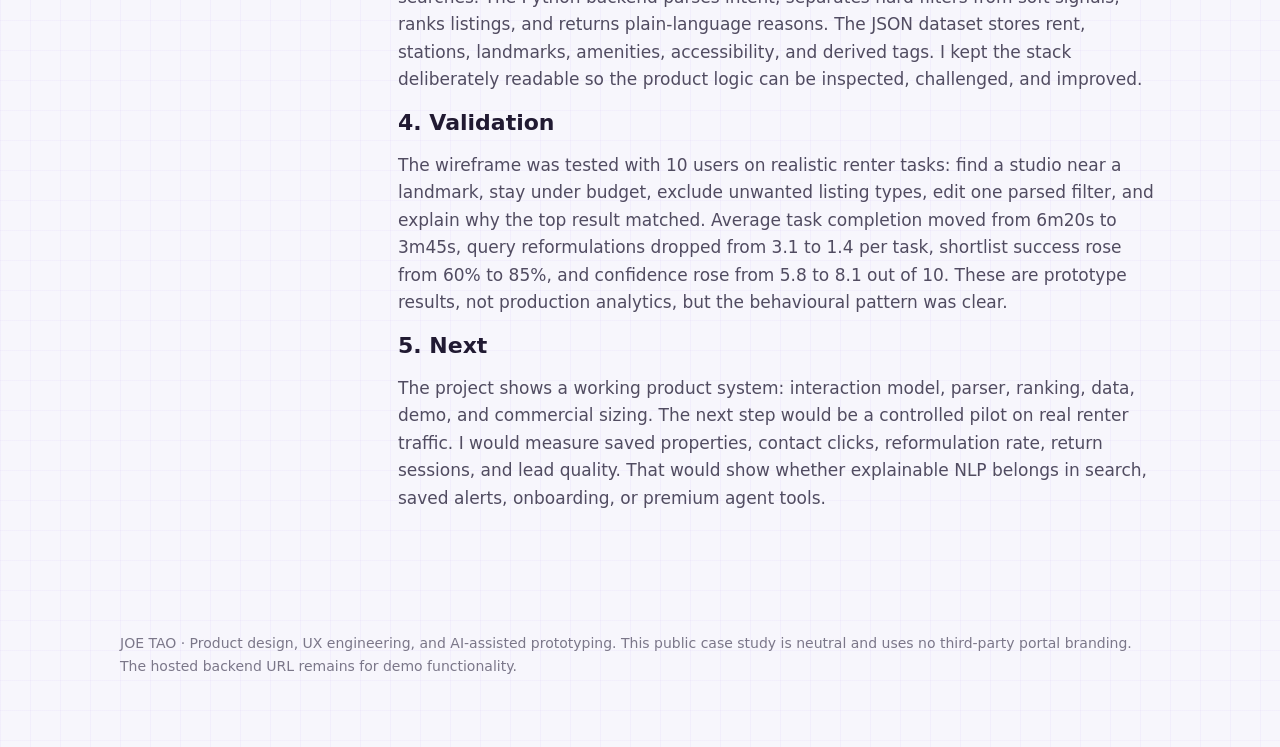
==== commit 7e181f36: "Restore full case study page" ====
--- a/index.html
+++ b/index.html
@@ -750,6 +750,7 @@
       <div class="hero-actions">
         <a class="button primary" href="demo/iphone-frame.html">View iPhone prototype</a>
         <a class="button" href="demo/dev_whiteboard.html">Inspect backend logic</a>
+        <a class="button" href="full-case-study.html">Full case study</a>
         <a class="button" href="https://github.com/GLJ-JT/property-nlp-search-demo">GitHub repo</a>
       </div>
 
